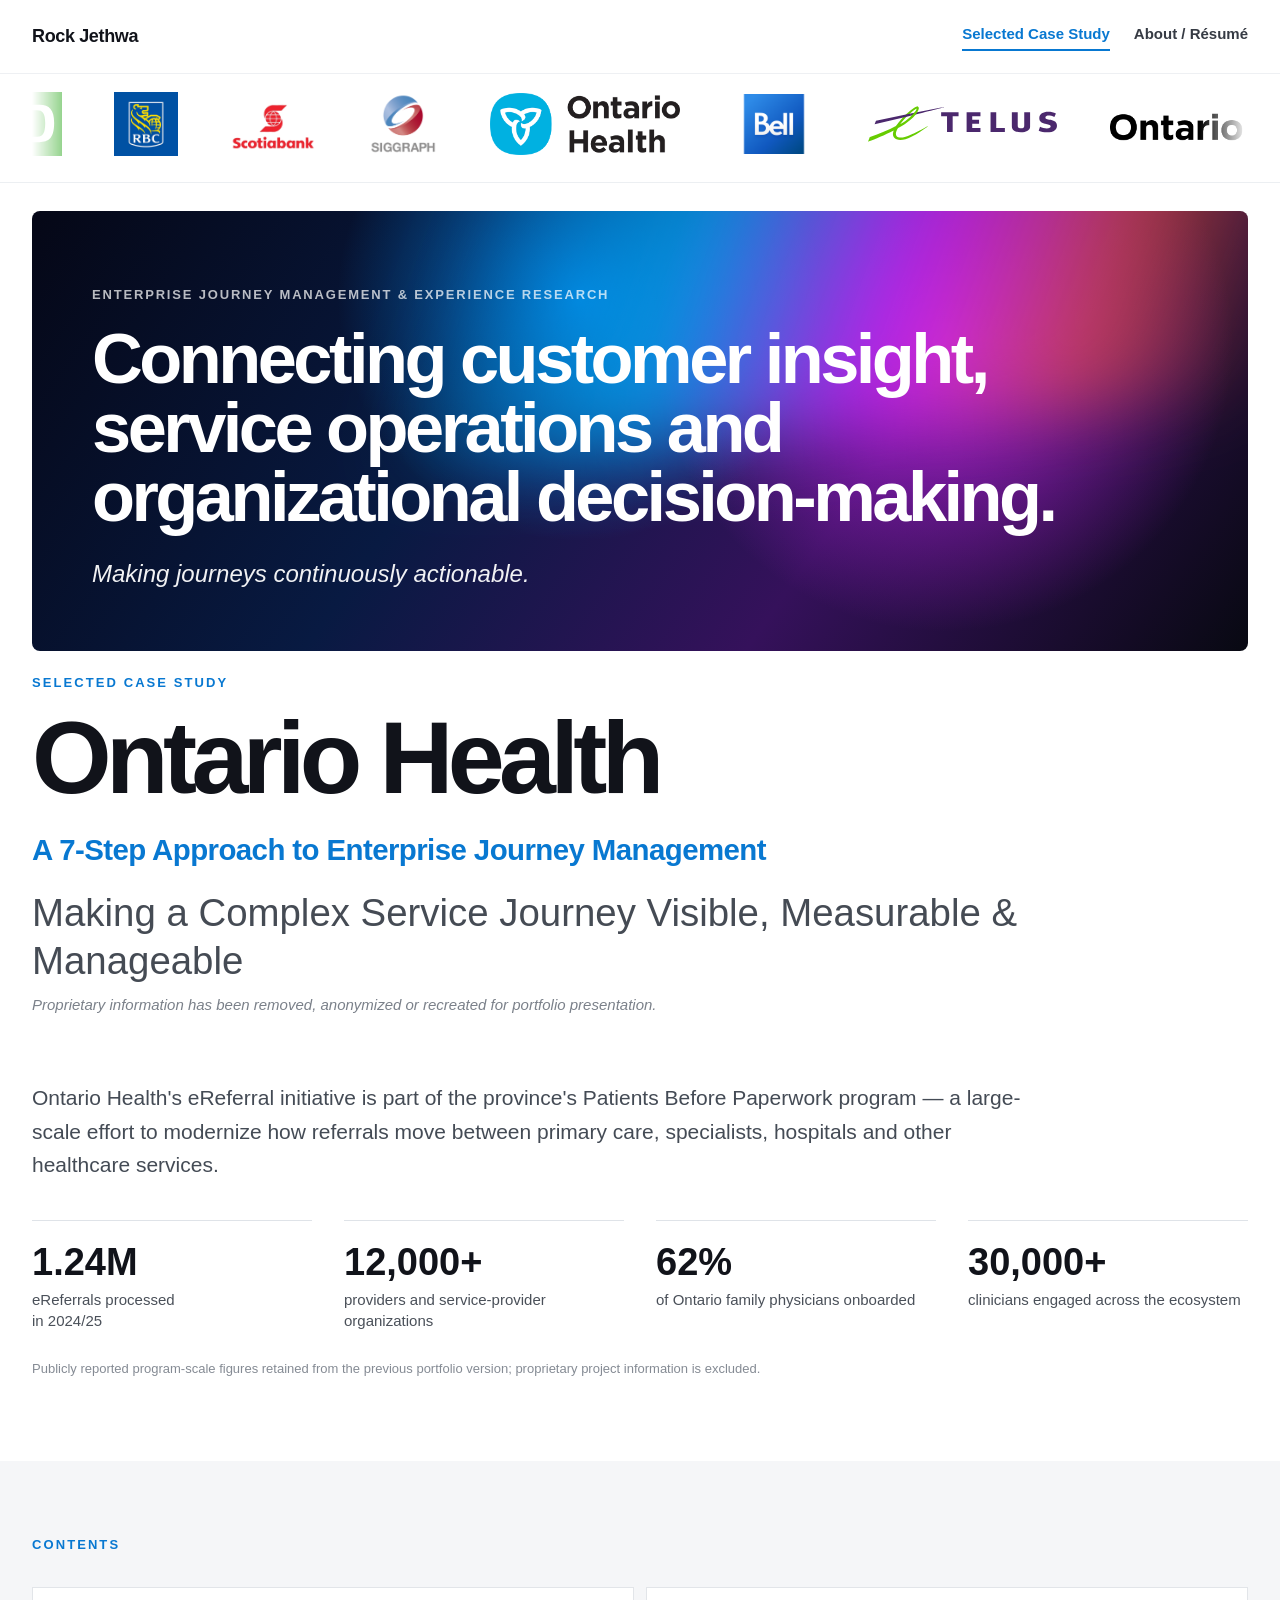
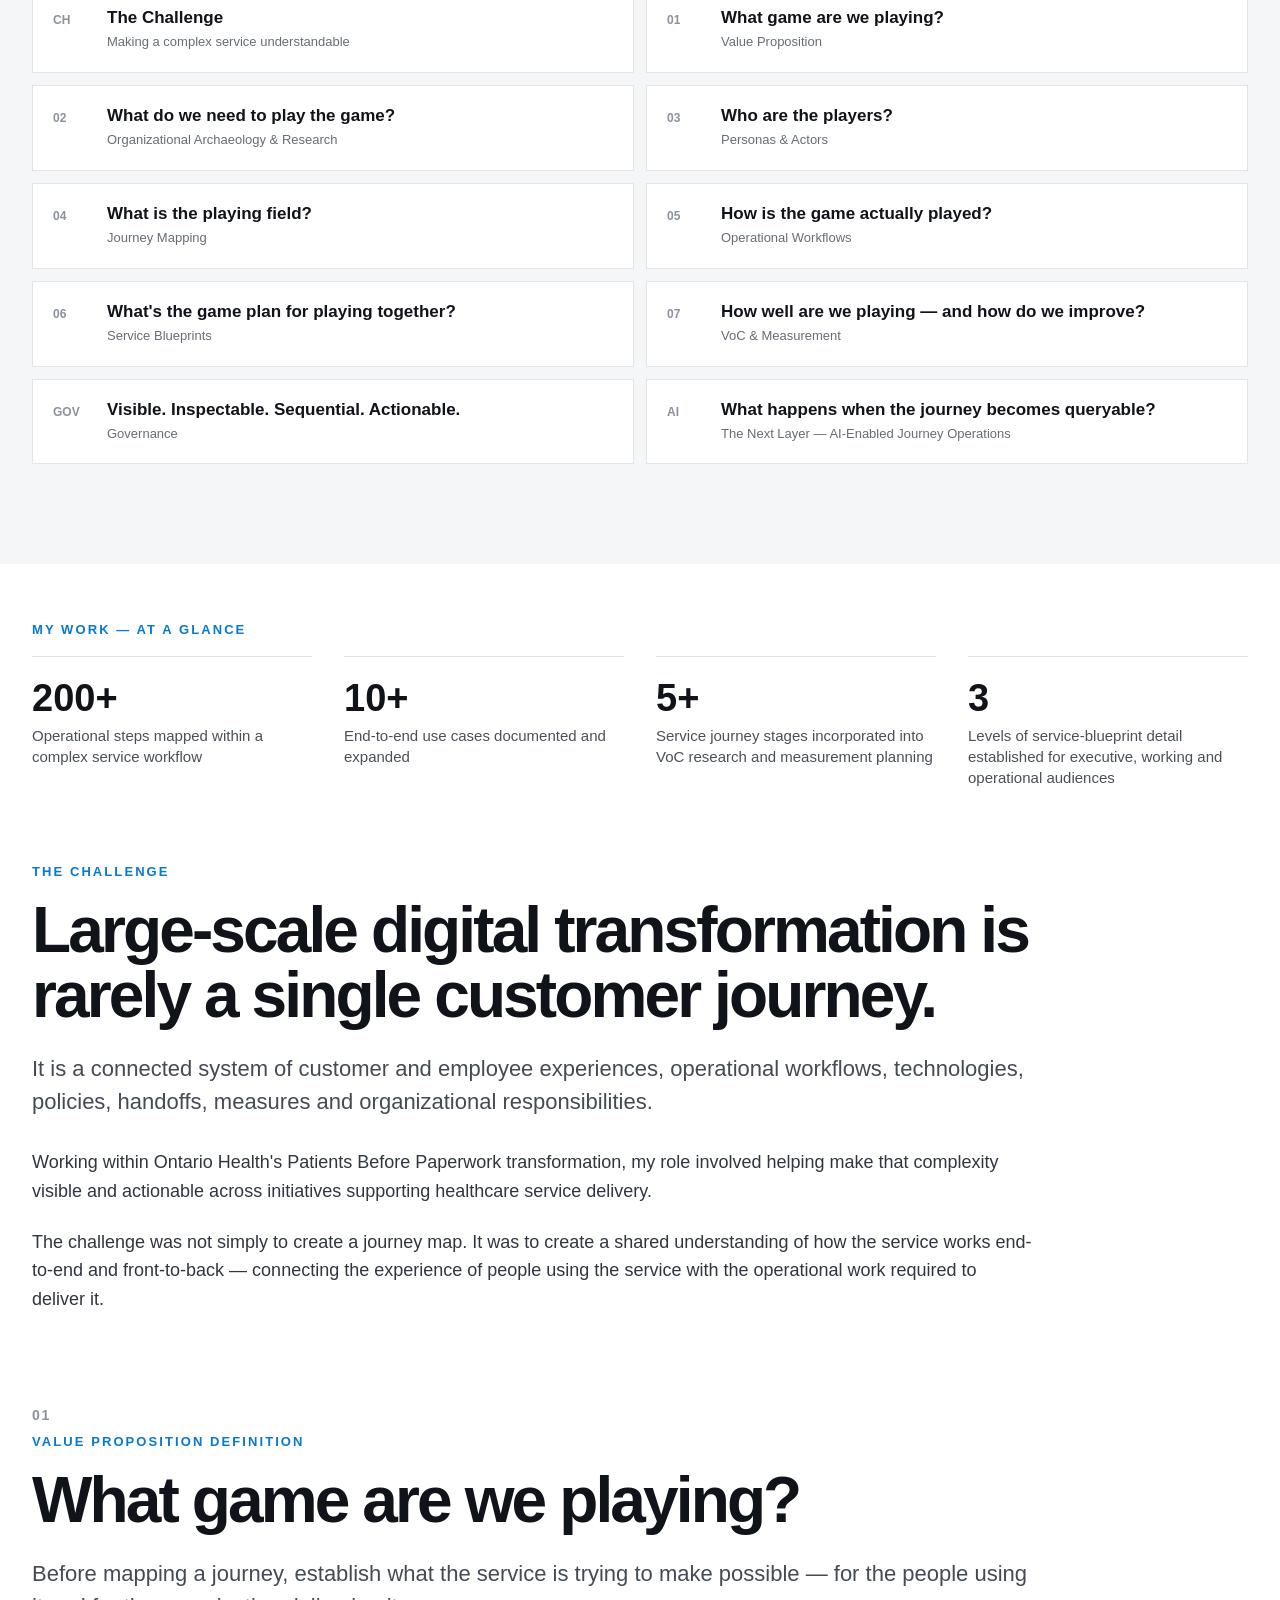
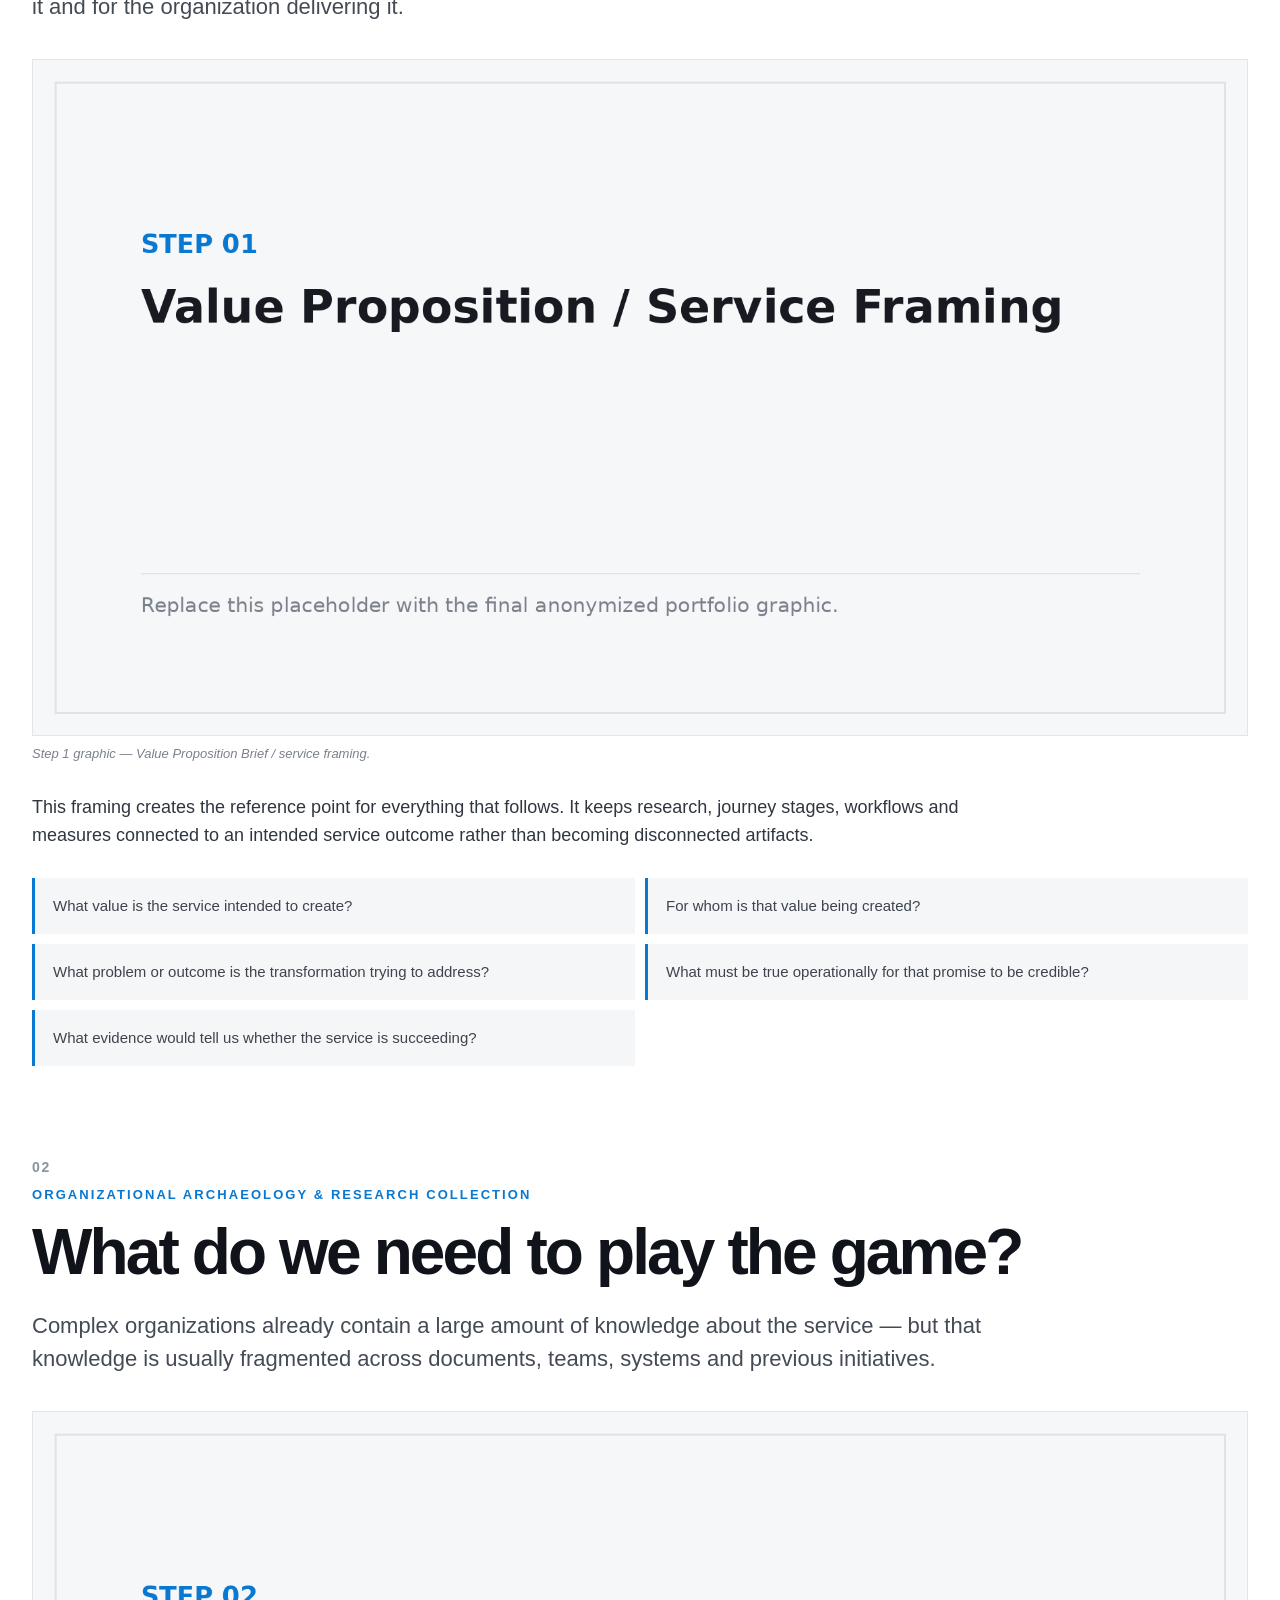
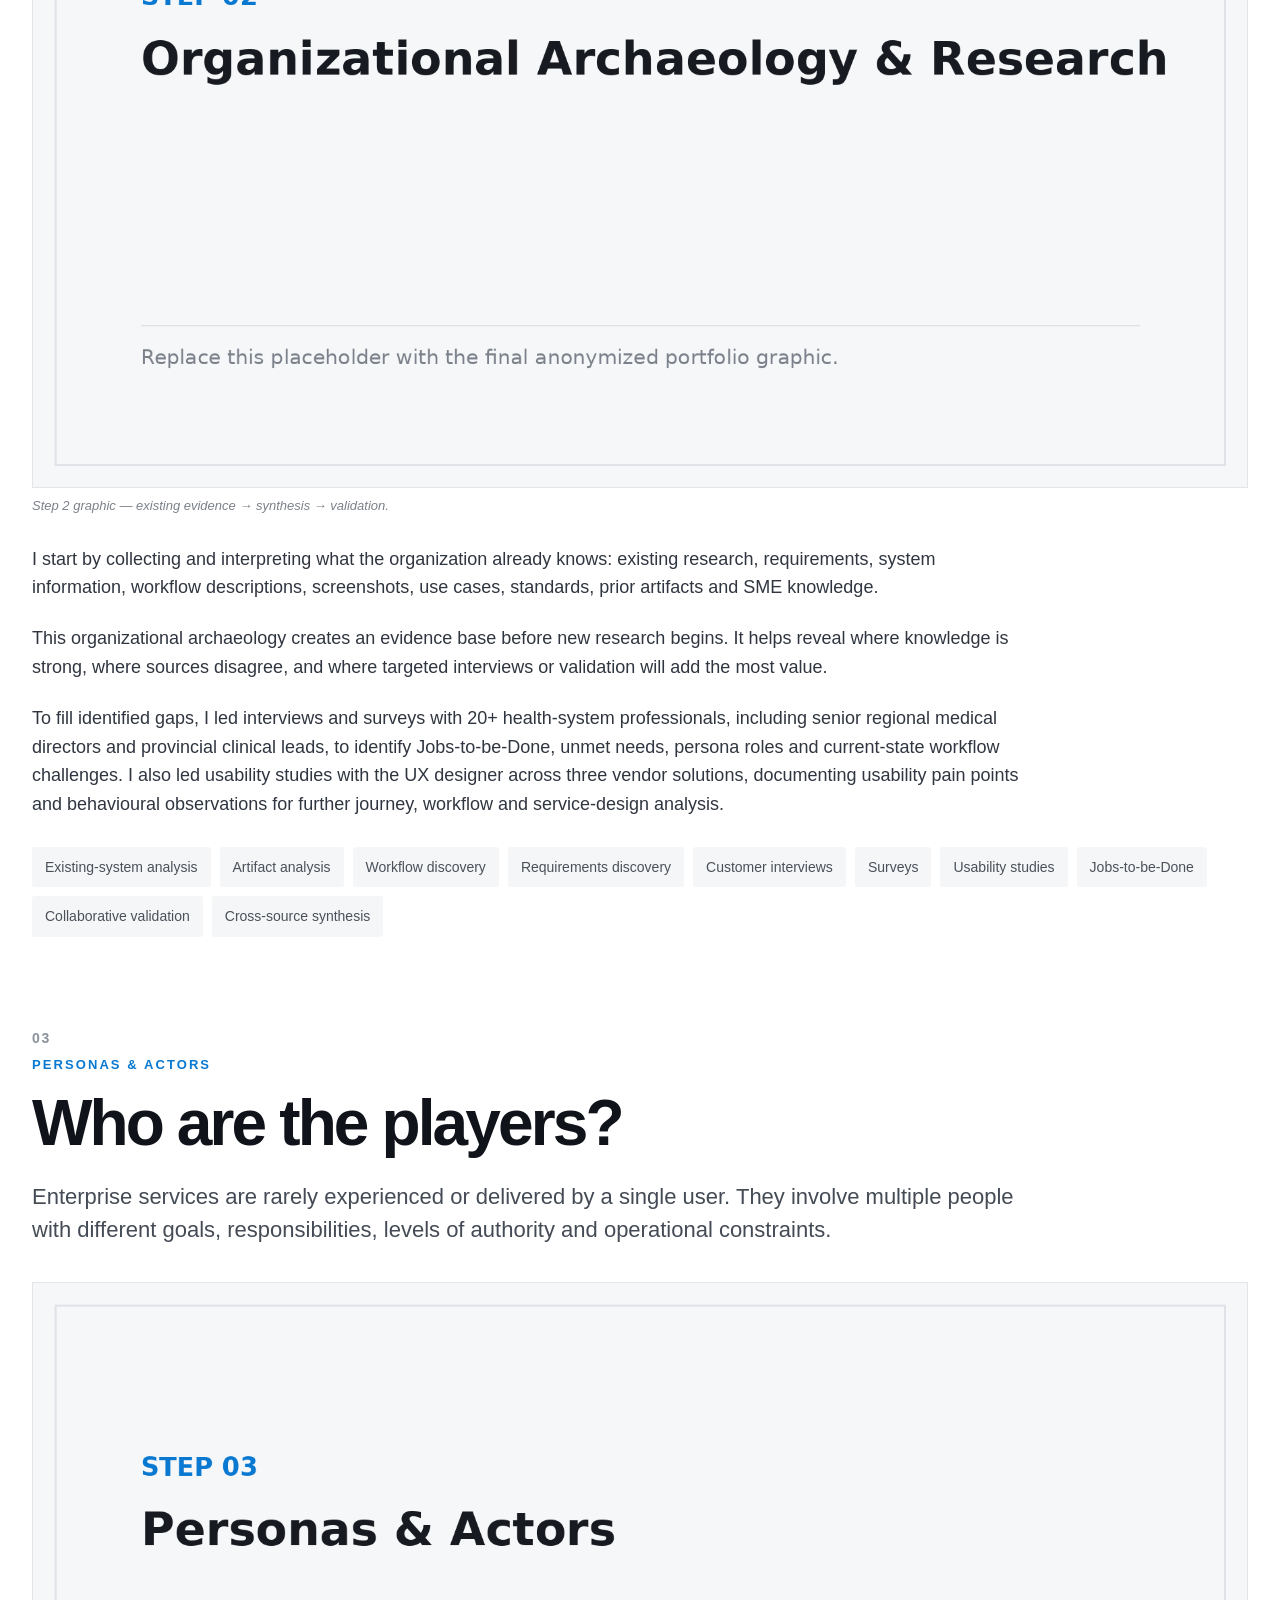
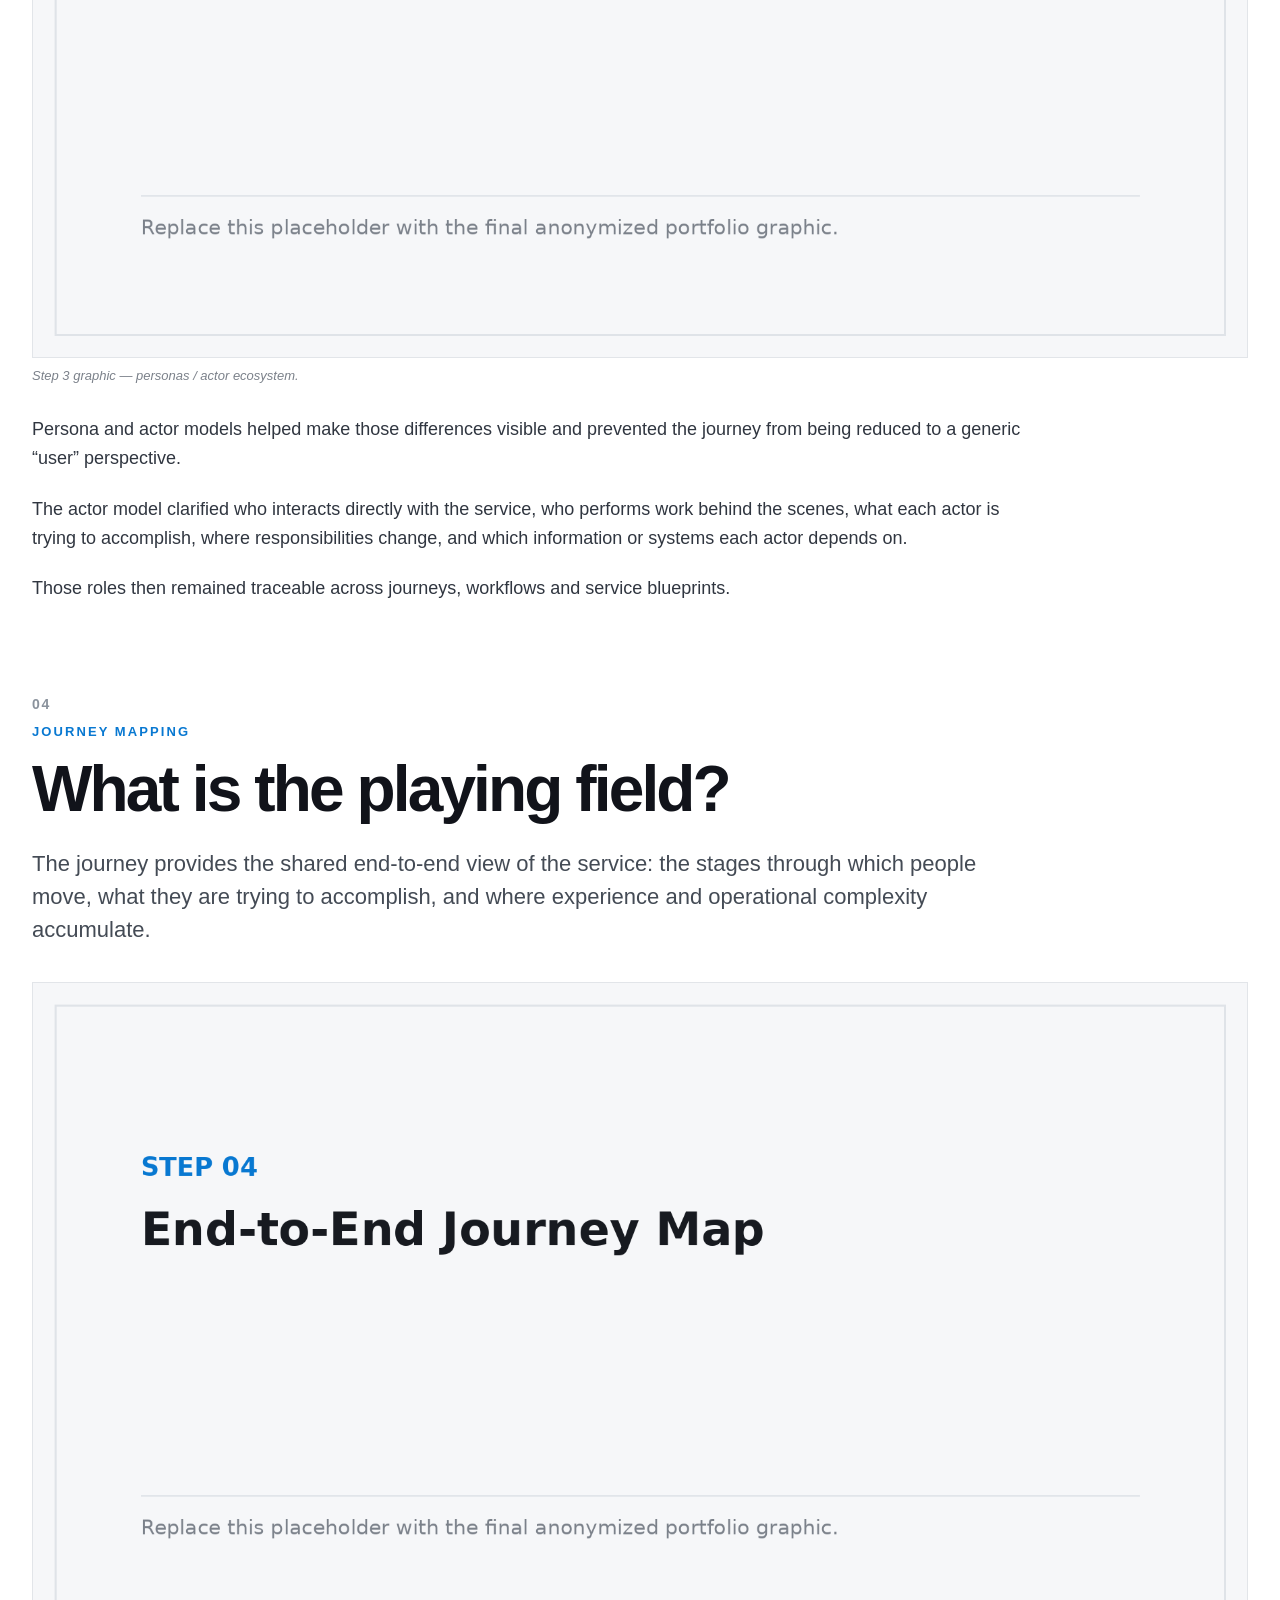
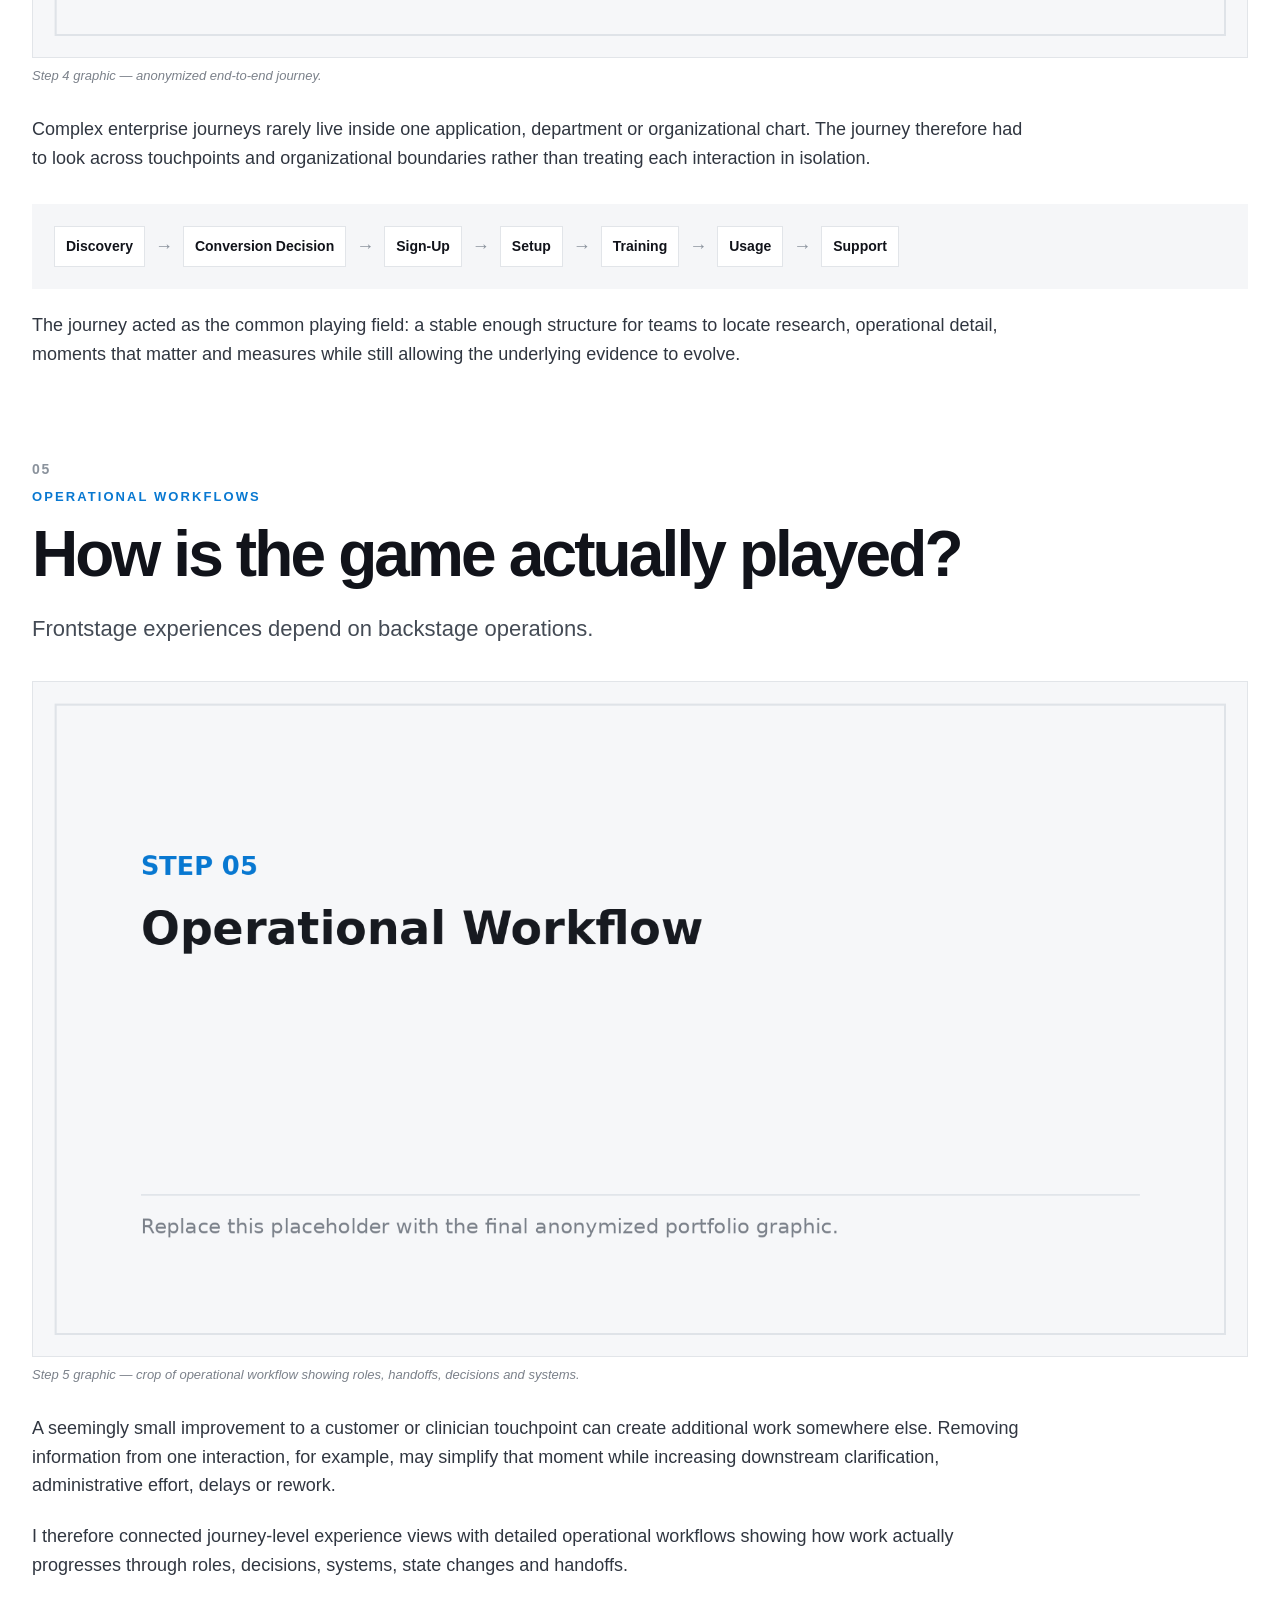
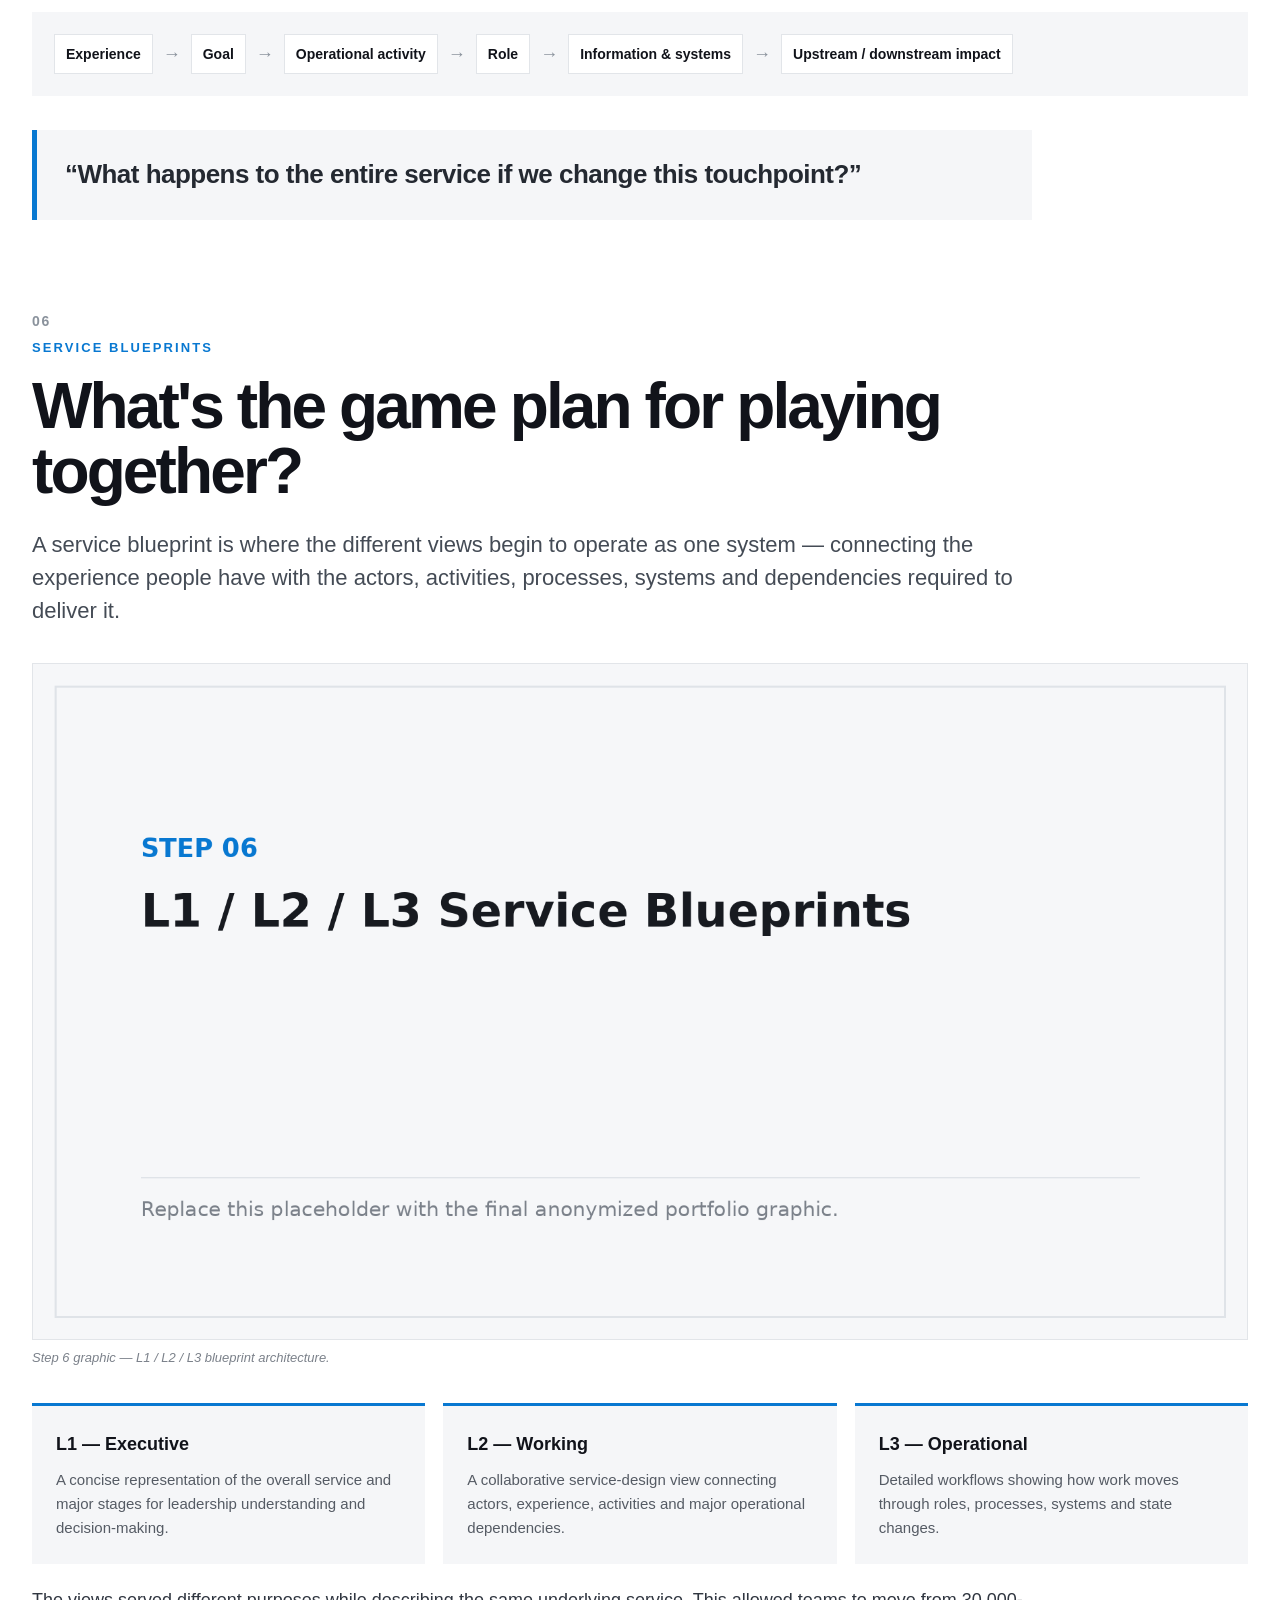
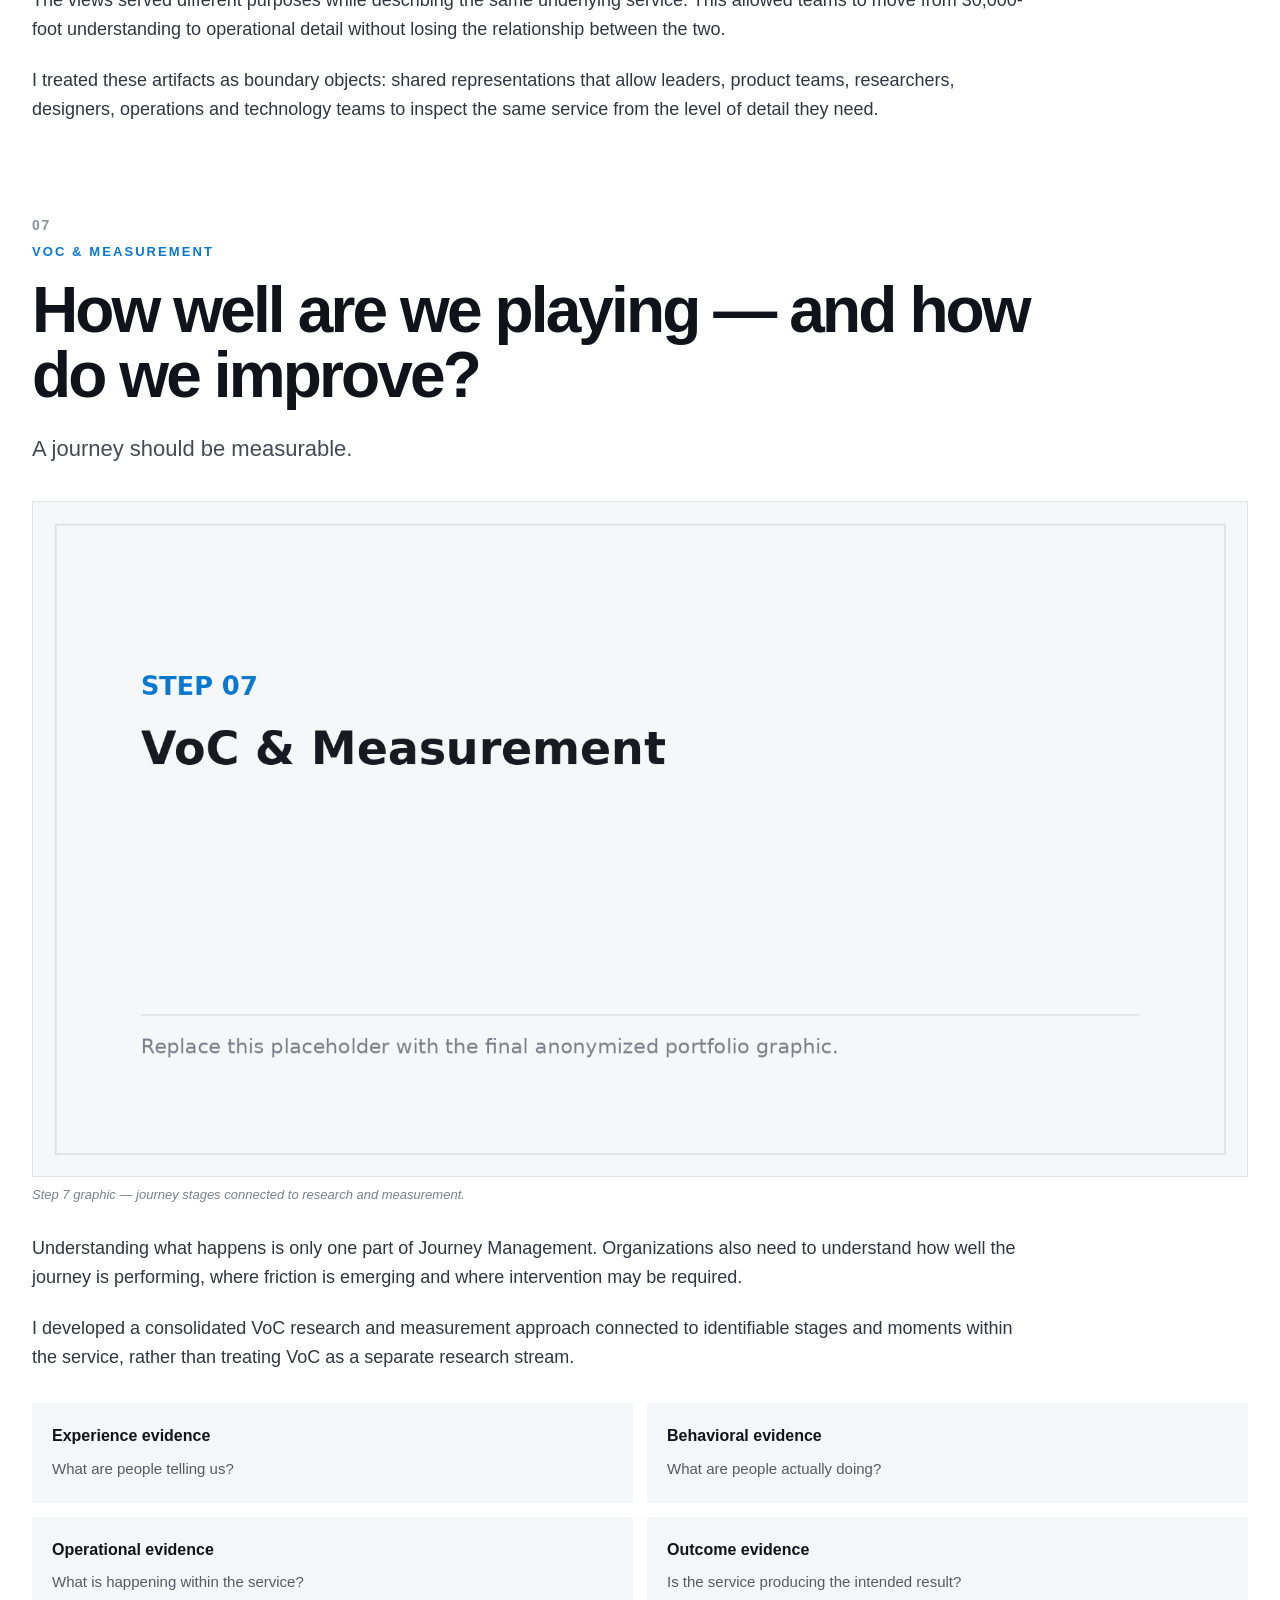
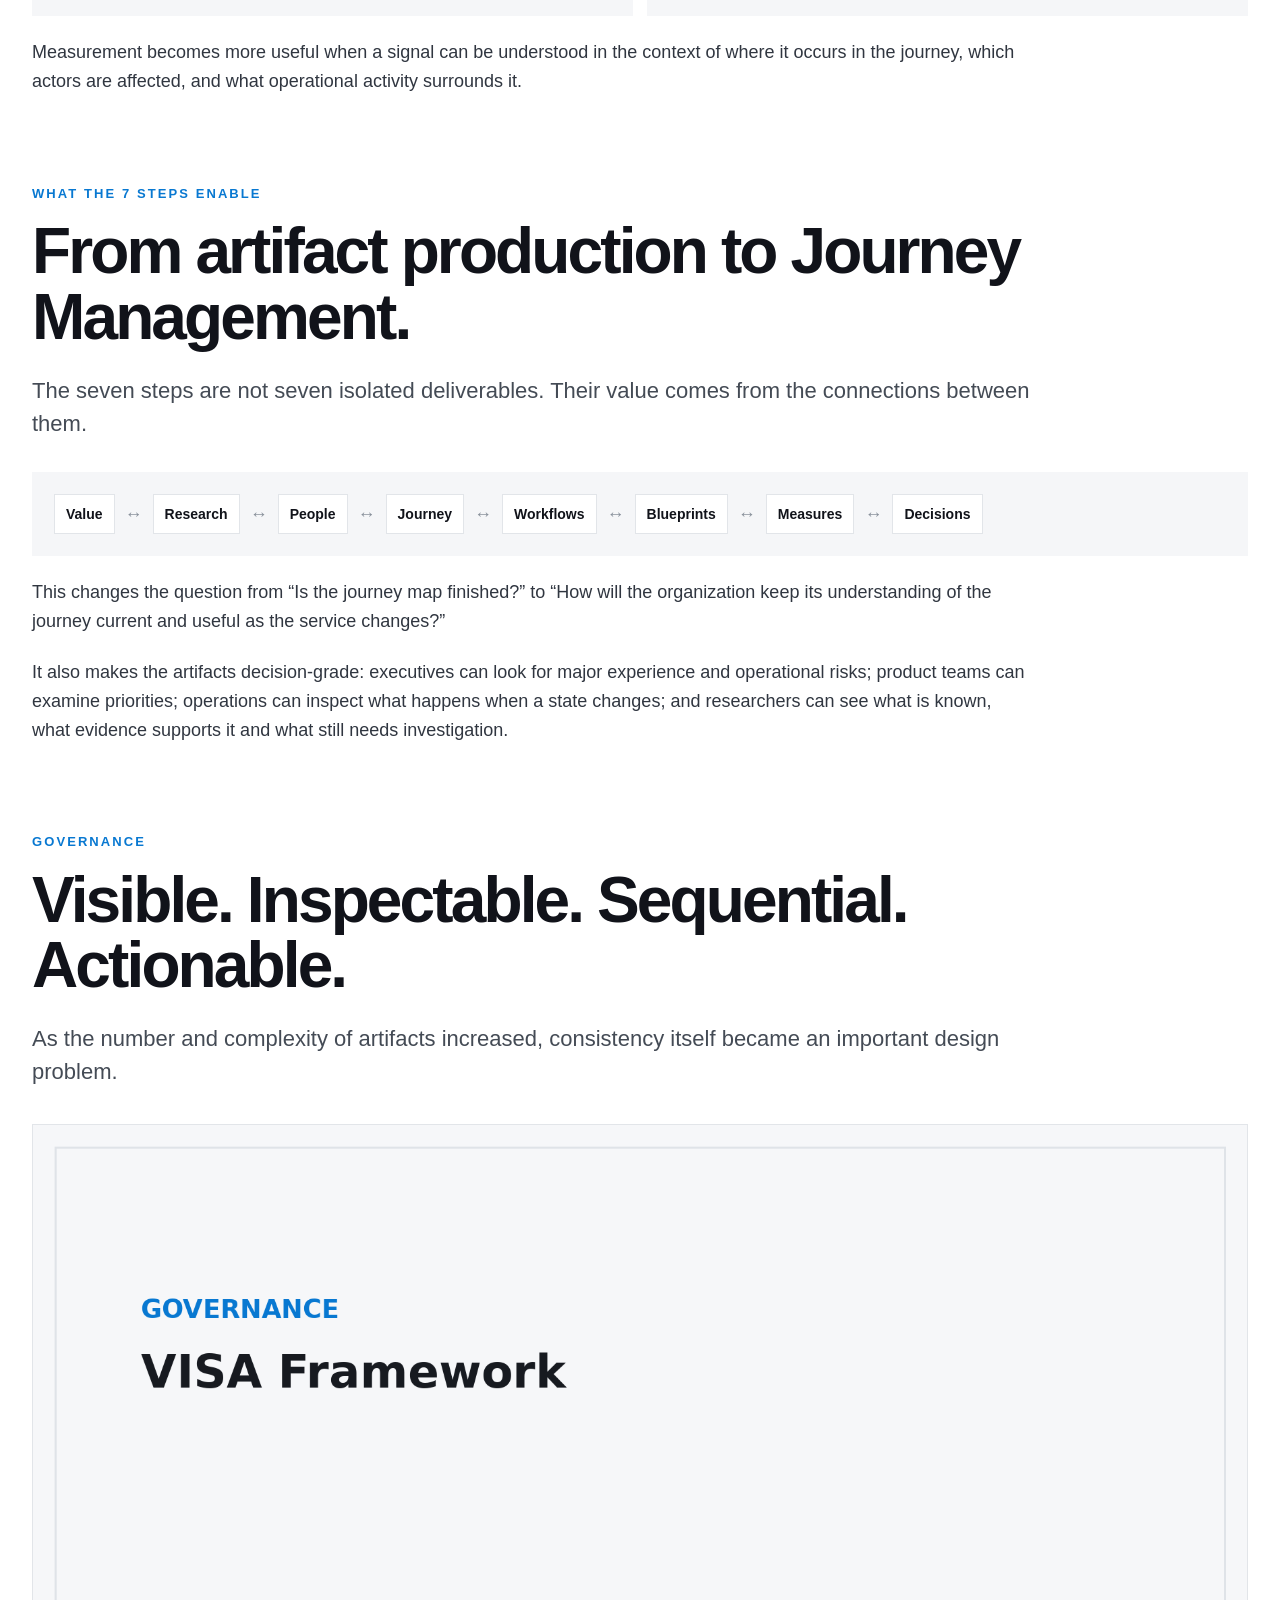
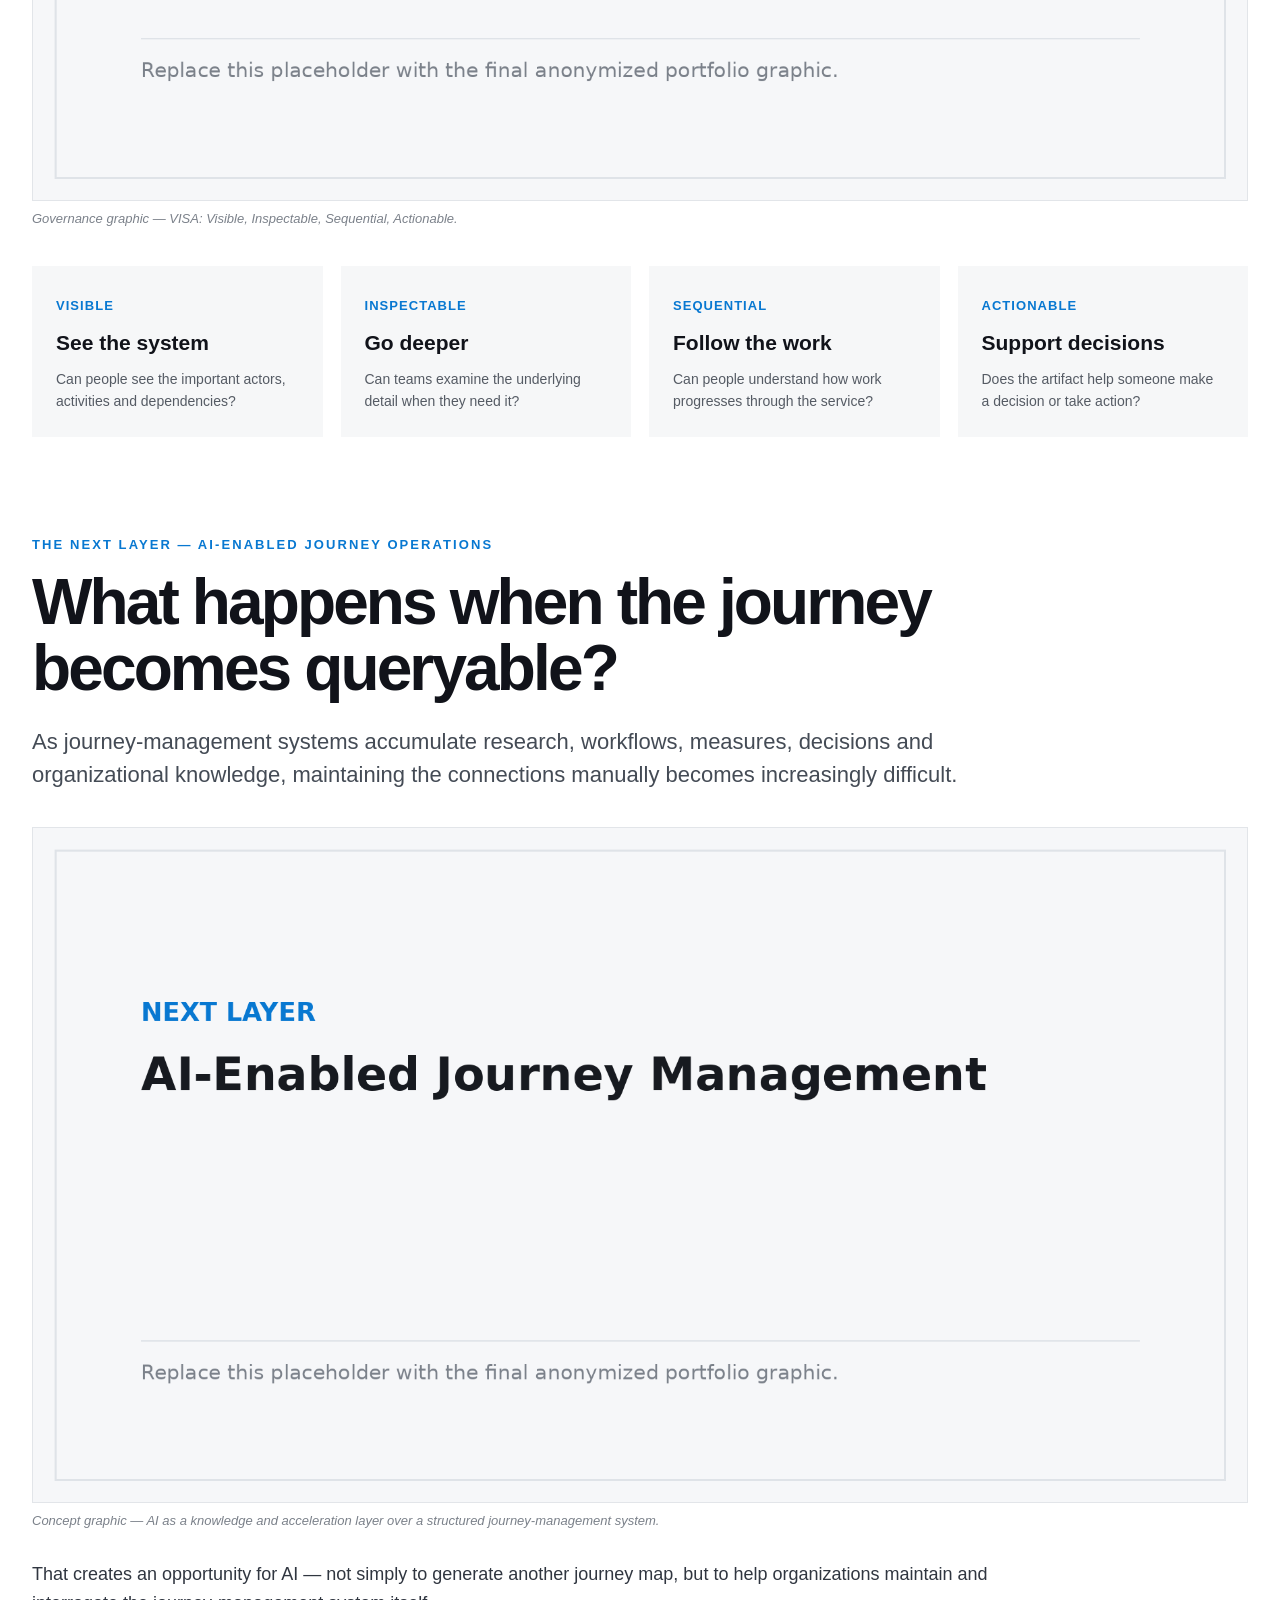
==== index.html @ 15d6ac80 "Update index.html" ====
<!DOCTYPE html>
<html lang="en">
 <head>
  <meta charset="utf-8"/>
  <meta content="width=device-width, initial-scale=1.0" name="viewport"/>
  <title>
   Selected Case Study | Enterprise Journey Management | Rock Jethwa
  </title>
  <meta content="Ontario Health case study showing Rock Jethwa's 7-step approach to enterprise journey management, experience research, service design, operational workflows, service blueprints and VoC measurement." name="description"/>
  <link href="styles.css" rel="stylesheet"/>
 </head>
 <body>
  <header class="site-header">
   <div class="container header-inner">
    <a aria-label="Rock Jethwa portfolio home" class="brand" href="index.html">
     Rock Jethwa
    </a>
    <nav aria-label="Primary navigation" class="nav-links">
     <a class="active" href="index.html">
      Selected Case Study
     </a>
     <a href="about.html">
      About / R&eacute;sum&eacute;
     </a>
    </nav>
   </div>
  </header>
  <section
  aria-label="Selected organizations"
  class="experience-strip logo-strip top-logo-strip"
>
  <div class="container">
    <div
      aria-label="Selected organizations I've worked with or contributed to"
      class="logo-marquee"
      data-logo-marquee=""
    >
      <div class="logo-marquee-track">

        <!-- GROUP 1 -->
        <div class="logo-marquee-group">
          <div class="logo-item">
            <img alt="CIBC logo" loading="eager" src="images/logo-cibc.png" />
          </div>
          <div class="logo-item">
            <img alt="TD logo" loading="eager" src="images/logo-td.svg" />
          </div>
          <div class="logo-item">
            <img alt="RBC logo" loading="eager" src="images/logo-rbc.png" />
          </div>
          <div class="logo-item">
            <img alt="Scotiabank logo" loading="eager" src="images/logo-scotiabank.png" />
          </div>
          <div class="logo-item">
            <img alt="ACM SIGGRAPH logo" loading="eager" src="images/logo-acm-siggraph.png" />
          </div>
          <div class="logo-item">
            <img alt="Ontario Health logo" loading="eager" src="images/logo-ontario-health.png" />
          </div>
          <div class="logo-item bell-logo-item">
            <img alt="Bell logo" loading="eager" src="images/logo-bell.png" />
          </div>
          <div class="logo-item">
            <img alt="TELUS logo" loading="eager" src="images/logo-telus.svg" />
          </div>
          <div class="logo-item">
            <img alt="Government of Ontario logo" loading="eager" src="images/logo-government-ontario.png" />
          </div>
        </div>

        <!-- GROUP 2 -->
        <div aria-hidden="true" class="logo-marquee-group">
          <div class="logo-item"><img alt="" src="images/logo-cibc.png" /></div>
          <div class="logo-item"><img alt="" src="images/logo-td.svg" /></div>
          <div class="logo-item"><img alt="" src="images/logo-rbc.png" /></div>
          <div class="logo-item"><img alt="" src="images/logo-scotiabank.png" /></div>
          <div class="logo-item"><img alt="" src="images/logo-acm-siggraph.png" /></div>
          <div class="logo-item"><img alt="" src="images/logo-ontario-health.png" /></div>
          <div class="logo-item bell-logo-item"><img alt="" src="images/logo-bell.png" /></div>
          <div class="logo-item"><img alt="" src="images/logo-telus.svg" /></div>
          <div class="logo-item"><img alt="" src="images/logo-government-ontario.png" /></div>
        </div>

        <!-- GROUP 3 -->
        <div aria-hidden="true" class="logo-marquee-group">
          <div class="logo-item"><img alt="" src="images/logo-cibc.png" /></div>
          <div class="logo-item"><img alt="" src="images/logo-td.svg" /></div>
          <div class="logo-item"><img alt="" src="images/logo-rbc.png" /></div>
          <div class="logo-item"><img alt="" src="images/logo-scotiabank.png" /></div>
          <div class="logo-item"><img alt="" src="images/logo-acm-siggraph.png" /></div>
          <div class="logo-item"><img alt="" src="images/logo-ontario-health.png" /></div>
          <div class="logo-item bell-logo-item"><img alt="" src="images/logo-bell.png" /></div>
          <div class="logo-item"><img alt="" src="images/logo-telus.svg" /></div>
          <div class="logo-item"><img alt="" src="images/logo-government-ontario.png" /></div>
        </div>

      </div>
    </div>
  </div>
</section>
<main>
   <!-- HERO -->
   <section class="hero">
    <div class="container">
     <div class="hero-panel">
      <div class="hero-content">
       <p class="hero-kicker">
        ENTERPRISE JOURNEY MANAGEMENT &amp; EXPERIENCE RESEARCH
       </p>
       <h1>
        Connecting customer insight, service operations and
                organizational decision-making.
       </h1>
       <p class="hero-statement">
        Making journeys continuously actionable.
       </p>
      </div>
     </div>
    </div>
   </section>
   <!-- EXPERIENCE STATS 
<section aria-label="Experience at a glance" class="experience-stats">
<div class="container">
<div class="stats-grid">
<div class="stat">
<strong>15+ YEARS</strong>
<span>
Enterprise Experience<br/>
Research &amp; Design
</span>
</div>
<div class="stat">
<strong>30+ LAUNCHES</strong>
<span>
Enterprise Digital<br/>
Transformation Initiatives
</span>
</div>
<div class="stat">
<strong>1,000+ HOURS</strong>
<span>
Interviews, usability<br/>
testing &amp; research
</span>
</div>
<div class="stat">
<strong>20M+ USERS</strong>
<span>
Products &amp; Services<br/>
at Scale
</span>
</div>
</div>
</div>
</section>
END EXPERIENCE STATS -->
   <article id="case-study">
    <!-- CASE INTRO -->
    <section class="case-intro">
     <div class="container">
      <p class="eyebrow">
       SELECTED CASE STUDY
      </p>
      <h2 class="case-title">
       Ontario Health
      </h2>
      <p class="case-kicker">
       A 7-Step Approach to Enterprise Journey Management
      </p>
      <p class="case-subtitle">
       Making a Complex Service Journey Visible, Measurable &amp;
              Manageable
      </p>
      <p class="confidentiality-note">
       Proprietary information has been removed, anonymized or recreated
              for portfolio presentation.
      </p>
     </div>
    </section>
    <!-- PROGRAM CONTEXT -->
    <section class="program-scale">
     <div class="container">
      <p class="program-scale-intro">
       Ontario Health's eReferral initiative is part of the province's
              Patients Before Paperwork program &mdash; a large-scale effort to
              modernize how referrals move between primary care, specialists,
              hospitals and other healthcare services.
      </p>
      <div class="scale-grid">
       <div class="scale-item">
        <strong>
         1.24M
        </strong>
        <span>
         eReferrals processed
         <br/>
         in 2024/25
        </span>
       </div>
       <div class="scale-item">
        <strong>
         12,000+
        </strong>
        <span>
         providers and service-provider organizations
        </span>
       </div>
       <div class="scale-item">
        <strong>
         62%
        </strong>
        <span>
         of Ontario family physicians onboarded
        </span>
       </div>
       <div class="scale-item">
        <strong>
         30,000+
        </strong>
        <span>
         clinicians engaged across the ecosystem
        </span>
       </div>
      </div>
      <p class="source-note">
       Publicly reported program-scale figures retained from the previous
              portfolio version; proprietary project information is excluded.
      </p>
     </div>
    </section>
    <!-- CONTENTS -->
    <section class="approach-overview" id="contents">
     <div class="container">
      <p class="eyebrow">
       CONTENTS
      </p>
      <div class="approach-grid">
       <a href="#challenge">
        <span>
         CH
        </span>
        <strong>
         The Challenge
        </strong>
        <small>
         Making a complex service understandable
        </small>
       </a>
       <a href="#step-1">
        <span>
         01
        </span>
        <strong>
         What game are we playing?
        </strong>
        <small>
         Value Proposition
        </small>
       </a>
       <a href="#step-2">
        <span>
         02
        </span>
        <strong>
         What do we need to play the game?
        </strong>
        <small>
         Organizational Archaeology &amp; Research
        </small>
       </a>
       <a href="#step-3">
        <span>
         03
        </span>
        <strong>
         Who are the players?
        </strong>
        <small>
         Personas &amp; Actors
        </small>
       </a>
       <a href="#step-4">
        <span>
         04
        </span>
        <strong>
         What is the playing field?
        </strong>
        <small>
         Journey Mapping
        </small>
       </a>
       <a href="#step-5">
        <span>
         05
        </span>
        <strong>
         How is the game actually played?
        </strong>
        <small>
         Operational Workflows
        </small>
       </a>
       <a href="#step-6">
        <span>
         06
        </span>
        <strong>
         What's the game plan for playing together?
        </strong>
        <small>
         Service Blueprints
        </small>
       </a>
       <a href="#step-7">
        <span>
         07
        </span>
        <strong>
         How well are we playing &mdash; and how do we improve?
        </strong>
        <small>
         VoC &amp; Measurement
        </small>
       </a>
       <a href="#governance">
        <span>
         GOV
        </span>
        <strong>
         Visible. Inspectable. Sequential. Actionable.
        </strong>
        <small>
         Governance
        </small>
       </a>
       <a href="#ai-journey">
        <span>
         AI
        </span>
        <strong>
         What happens when the journey becomes queryable?
        </strong>
        <small>
         The Next Layer &mdash; AI-Enabled Journey Operations
        </small>
       </a>
      </div>
     </div>
    </section>
    <!-- MY WORK AT A GLANCE -->
    <section class="work-scale" id="at-a-glance">
     <div class="container">
      <p class="eyebrow">
       MY WORK &mdash; AT A GLANCE
      </p>
      <div class="at-a-glance">
       <div class="glance-item">
        <strong>
         200+
        </strong>
        <span>
         Operational steps mapped within a complex service workflow
        </span>
       </div>
       <div class="glance-item">
        <strong>
         10+
        </strong>
        <span>
         End-to-end use cases documented and expanded
        </span>
       </div>
       <div class="glance-item">
        <strong>
         5+
        </strong>
        <span>
         Service journey stages incorporated into VoC research and
                  measurement planning
        </span>
       </div>
       <div class="glance-item">
        <strong>
         3
        </strong>
        <span>
         Levels of service-blueprint detail established for executive,
                  working and operational audiences
        </span>
       </div>
      </div>
     </div>
    </section>
    <!-- THE CHALLENGE -->
    <section class="case-section first-case-section" id="challenge">
     <div class="container">
      <p class="eyebrow">
       THE CHALLENGE
      </p>
      <h2 class="section-title">
       Large-scale digital transformation is rarely a single customer
              journey.
      </h2>
      <p class="section-lead">
       It is a connected system of customer and employee experiences,
              operational workflows, technologies, policies, handoffs, measures
              and organizational responsibilities.
      </p>
      <p>
       Working within Ontario Health's Patients Before Paperwork
              transformation, my role involved helping make that complexity
              visible and actionable across initiatives supporting healthcare
              service delivery.
      </p>
      <p>
       The challenge was not simply to create a journey map. It was to
              create a shared understanding of how the service works end-to-end
              and front-to-back &mdash; connecting the experience of people using the
              service with the operational work required to deliver it.
      </p>
     </div>
    </section>
    <!-- STEP 1 -->
    <section class="case-section step-section" id="step-1">
     <div class="container">
      <p class="section-number">
       01
      </p>
      <p class="eyebrow">
       VALUE PROPOSITION DEFINITION
      </p>
      <h2 class="section-title">
       What game are we playing?
      </h2>
      <p class="section-lead">
       Before mapping a journey, establish what the service is trying to
              make possible &mdash; for the people using it and for the organization
              delivering it.
      </p>
      <figure class="case-visual">
       <img alt="Placeholder for value proposition and service framing graphic" src="images/step-01-value-proposition.png"/>
       <figcaption>
        Step 1 graphic &mdash; Value Proposition Brief / service framing.
       </figcaption>
      </figure>
      <p>
       This framing creates the reference point for everything that
              follows. It keeps research, journey stages, workflows and measures
              connected to an intended service outcome rather than becoming
              disconnected artifacts.
      </p>
      <div class="question-list">
       <p>
        What value is the service intended to create?
       </p>
       <p>
        For whom is that value being created?
       </p>
       <p>
        What problem or outcome is the transformation trying to address?
       </p>
       <p>
        What must be true operationally for that promise to be credible?
       </p>
       <p>
        What evidence would tell us whether the service is succeeding?
       </p>
      </div>
     </div>
    </section>
    <!-- STEP 2 -->
    <section class="case-section step-section" id="step-2">
     <div class="container">
      <p class="section-number">
       02
      </p>
      <p class="eyebrow">
       ORGANIZATIONAL ARCHAEOLOGY &amp; RESEARCH COLLECTION
      </p>
      <h2 class="section-title">
       What do we need to play the game?
      </h2>
      <p class="section-lead">
       Complex organizations already contain a large amount of knowledge
              about the service &mdash; but that knowledge is usually fragmented
              across documents, teams, systems and previous initiatives.
      </p>
      <figure class="case-visual">
       <img alt="Placeholder for organizational archaeology and research synthesis graphic" src="images/step-02-organizational-archaeology.png"/>
       <figcaption>
        Step 2 graphic &mdash; existing evidence &rarr; synthesis &rarr; validation.
       </figcaption>
      </figure>
      <p>
       I start by collecting and interpreting what the organization
              already knows: existing research, requirements, system
              information, workflow descriptions, screenshots, use cases,
              standards, prior artifacts and SME knowledge.
      </p>
      <p>
       This organizational archaeology creates an evidence base before
              new research begins. It helps reveal where knowledge is strong,
              where sources disagree, and where targeted interviews or
              validation will add the most value.
      </p>
      <p>
       To fill identified gaps, I led interviews and surveys with 20+
              health-system professionals, including senior regional medical
              directors and provincial clinical leads, to identify
              Jobs-to-be-Done, unmet needs, persona roles and current-state
              workflow challenges. I also led usability studies with the UX
              designer across three vendor solutions, documenting usability pain
              points and behavioural observations for further journey, workflow
              and service-design analysis.
      </p>
      <div class="method-chips">
       <span>
        Existing-system analysis
       </span>
       <span>
        Artifact analysis
       </span>
       <span>
        Workflow discovery
       </span>
       <span>
        Requirements discovery
       </span>
       <span>
        Customer interviews
       </span>
       <span>
        Surveys
       </span>
       <span>
        Usability studies
       </span>
       <span>
        Jobs-to-be-Done
       </span>
       <span>
        Collaborative validation
       </span>
       <span>
        Cross-source synthesis
       </span>
      </div>
     </div>
    </section>
    <!-- STEP 3 -->
    <section class="case-section step-section" id="step-3">
     <div class="container">
      <p class="section-number">
       03
      </p>
      <p class="eyebrow">
       PERSONAS &amp; ACTORS
      </p>
      <h2 class="section-title">
       Who are the players?
      </h2>
      <p class="section-lead">
       Enterprise services are rarely experienced or delivered by a
              single user. They involve multiple people with different goals,
              responsibilities, levels of authority and operational constraints.
      </p>
      <figure class="case-visual">
       <img alt="Placeholder for personas and actor ecosystem graphic" src="images/step-03-personas-actors.png"/>
       <figcaption>
        Step 3 graphic &mdash; personas / actor ecosystem.
       </figcaption>
      </figure>
      <p>
       Persona and actor models helped make those differences visible and
              prevented the journey from being reduced to a generic &ldquo;user&rdquo;
              perspective.
      </p>
      <p>
       The actor model clarified who interacts directly with the service,
              who performs work behind the scenes, what each actor is trying to
              accomplish, where responsibilities change, and which information
              or systems each actor depends on.
      </p>
      <p>
       Those roles then remained traceable across journeys, workflows and
              service blueprints.
      </p>
     </div>
    </section>
    <!-- STEP 4 -->
    <section class="case-section step-section" id="step-4">
     <div class="container">
      <p class="section-number">
       04
      </p>
      <p class="eyebrow">
       JOURNEY MAPPING
      </p>
      <h2 class="section-title">
       What is the playing field?
      </h2>
      <p class="section-lead">
       The journey provides the shared end-to-end view of the service:
              the stages through which people move, what they are trying to
              accomplish, and where experience and operational complexity
              accumulate.
      </p>
      <figure class="case-visual">
       <img alt="Placeholder for end-to-end journey map graphic" src="images/step-04-journey-map.png"/>
       <figcaption>
        Step 4 graphic &mdash; anonymized end-to-end journey.
       </figcaption>
      </figure>
      <p>
       Complex enterprise journeys rarely live inside one application,
              department or organizational chart. The journey therefore had to
              look across touchpoints and organizational boundaries rather than
              treating each interaction in isolation.
      </p>
      <div aria-label="Journey stages" class="journey-stages">
       <span>
        Discovery
       </span>
       <b>
        &rarr;
       </b>
       <span>
        Conversion Decision
       </span>
       <b>
        &rarr;
       </b>
       <span>
        Sign-Up
       </span>
       <b>
        &rarr;
       </b>
       <span>
        Setup
       </span>
       <b>
        &rarr;
       </b>
       <span>
        Training
       </span>
       <b>
        &rarr;
       </b>
       <span>
        Usage
       </span>
       <b>
        &rarr;
       </b>
       <span>
        Support
       </span>
      </div>
      <p>
       The journey acted as the common playing field: a stable enough
              structure for teams to locate research, operational detail,
              moments that matter and measures while still allowing the
              underlying evidence to evolve.
      </p>
     </div>
    </section>
    <!-- STEP 5 -->
    <section class="case-section step-section" id="step-5">
     <div class="container">
      <p class="section-number">
       05
      </p>
      <p class="eyebrow">
       OPERATIONAL WORKFLOWS
      </p>
      <h2 class="section-title">
       How is the game actually played?
      </h2>
      <p class="section-lead">
       Frontstage experiences depend on backstage operations.
      </p>
      <figure class="case-visual">
       <img alt="Placeholder for detailed operational workflow graphic" src="images/step-05-operational-workflow.png"/>
       <figcaption>
        Step 5 graphic &mdash; crop of operational workflow showing roles,
                handoffs, decisions and systems.
       </figcaption>
      </figure>
      <p>
       A seemingly small improvement to a customer or clinician
              touchpoint can create additional work somewhere else. Removing
              information from one interaction, for example, may simplify that
              moment while increasing downstream clarification, administrative
              effort, delays or rework.
      </p>
      <p>
       I therefore connected journey-level experience views with detailed
              operational workflows showing how work actually progresses through
              roles, decisions, systems, state changes and handoffs.
      </p>
      <div class="traceability-chain">
       <span>
        Experience
       </span>
       <b>
        &rarr;
       </b>
       <span>
        Goal
       </span>
       <b>
        &rarr;
       </b>
       <span>
        Operational activity
       </span>
       <b>
        &rarr;
       </b>
       <span>
        Role
       </span>
       <b>
        &rarr;
       </b>
       <span>
        Information &amp; systems
       </span>
       <b>
        &rarr;
       </b>
       <span>
        Upstream / downstream impact
       </span>
      </div>
      <blockquote>
       &ldquo;What happens to the entire service if we change this touchpoint?&rdquo;
      </blockquote>
     </div>
    </section>
    <!-- STEP 6 -->
    <section class="case-section step-section" id="step-6">
     <div class="container">
      <p class="section-number">
       06
      </p>
      <p class="eyebrow">
       SERVICE BLUEPRINTS
      </p>
      <h2 class="section-title">
       What's the game plan for playing together?
      </h2>
      <p class="section-lead">
       A service blueprint is where the different views begin to operate
              as one system &mdash; connecting the experience people have with the
              actors, activities, processes, systems and dependencies required
              to deliver it.
      </p>
      <figure class="case-visual">
       <img alt="Placeholder for L1 L2 L3 service blueprint comparison graphic" src="images/step-06-service-blueprints.png"/>
       <figcaption>
        Step 6 graphic &mdash; L1 / L2 / L3 blueprint architecture.
       </figcaption>
      </figure>
      <div class="level-grid">
       <div>
        <strong>
         L1 &mdash; Executive
        </strong>
        <p>
         A concise representation of the overall service and major
                  stages for leadership understanding and decision-making.
        </p>
       </div>
       <div>
        <strong>
         L2 &mdash; Working
        </strong>
        <p>
         A collaborative service-design view connecting actors,
                  experience, activities and major operational dependencies.
        </p>
       </div>
       <div>
        <strong>
         L3 &mdash; Operational
        </strong>
        <p>
         Detailed workflows showing how work moves through roles,
                  processes, systems and state changes.
        </p>
       </div>
      </div>
      <p>
       The views served different purposes while describing the same
              underlying service. This allowed teams to move from 30,000-foot
              understanding to operational detail without losing the
              relationship between the two.
      </p>
      <p>
       I treated these artifacts as boundary objects: shared
              representations that allow leaders, product teams, researchers,
              designers, operations and technology teams to inspect the same
              service from the level of detail they need.
      </p>
     </div>
    </section>
    <!-- STEP 7 -->
    <section class="case-section step-section" id="step-7">
     <div class="container">
      <p class="section-number">
       07
      </p>
      <p class="eyebrow">
       VOC &amp; MEASUREMENT
      </p>
      <h2 class="section-title">
       How well are we playing &mdash; and how do we improve?
      </h2>
      <p class="section-lead">
       A journey should be measurable.
      </p>
      <figure class="case-visual">
       <img alt="Placeholder for VoC and journey measurement framework graphic" src="images/step-07-voc-measurement.png"/>
       <figcaption>
        Step 7 graphic &mdash; journey stages connected to research and
                measurement.
       </figcaption>
      </figure>
      <p>
       Understanding what happens is only one part of Journey Management.
              Organizations also need to understand how well the journey is
              performing, where friction is emerging and where intervention may
              be required.
      </p>
      <p>
       I developed a consolidated VoC research and measurement approach
              connected to identifiable stages and moments within the service,
              rather than treating VoC as a separate research stream.
      </p>
      <div class="evidence-grid">
       <div>
        <strong>
         Experience evidence
        </strong>
        <span>
         What are people telling us?
        </span>
       </div>
       <div>
        <strong>
         Behavioral evidence
        </strong>
        <span>
         What are people actually doing?
        </span>
       </div>
       <div>
        <strong>
         Operational evidence
        </strong>
        <span>
         What is happening within the service?
        </span>
       </div>
       <div>
        <strong>
         Outcome evidence
        </strong>
        <span>
         Is the service producing the intended result?
        </span>
       </div>
      </div>
      <p>
       Measurement becomes more useful when a signal can be understood in
              the context of where it occurs in the journey, which actors are
              affected, and what operational activity surrounds it.
      </p>
     </div>
    </section>
    <!-- JOURNEY MANAGEMENT -->
    <section class="case-section" id="management">
     <div class="container">
      <p class="eyebrow">
       WHAT THE 7 STEPS ENABLE
      </p>
      <h2 class="section-title">
       From artifact production to Journey Management.
      </h2>
      <p class="section-lead">
       The seven steps are not seven isolated deliverables. Their value
              comes from the connections between them.
      </p>
      <div class="management-loop">
       <span>
        Value
       </span>
       <b>
        &harr;
       </b>
       <span>
        Research
       </span>
       <b>
        &harr;
       </b>
       <span>
        People
       </span>
       <b>
        &harr;
       </b>
       <span>
        Journey
       </span>
       <b>
        &harr;
       </b>
       <span>
        Workflows
       </span>
       <b>
        &harr;
       </b>
       <span>
        Blueprints
       </span>
       <b>
        &harr;
       </b>
       <span>
        Measures
       </span>
       <b>
        &harr;
       </b>
       <span>
        Decisions
       </span>
      </div>
      <p>
       This changes the question from &ldquo;Is the journey map finished?&rdquo; to
              &ldquo;How will the organization keep its understanding of the journey
              current and useful as the service changes?&rdquo;
      </p>
      <p>
       It also makes the artifacts decision-grade: executives can look
              for major experience and operational risks; product teams can
              examine priorities; operations can inspect what happens when a
              state changes; and researchers can see what is known, what
              evidence supports it and what still needs investigation.
      </p>
     </div>
    </section>
    <!-- GOVERNANCE -->
    <section class="case-section" id="governance">
     <div class="container">
      <p class="eyebrow">
       GOVERNANCE
      </p>
      <h2 class="section-title">
       Visible. Inspectable. Sequential. Actionable.
      </h2>
      <p class="section-lead">
       As the number and complexity of artifacts increased, consistency
              itself became an important design problem.
      </p>
      <figure class="case-visual">
       <img alt="Placeholder for VISA governance framework graphic" src="images/governance-visa.png"/>
       <figcaption>
        Governance graphic &mdash; VISA: Visible, Inspectable, Sequential,
                Actionable.
       </figcaption>
      </figure>
      <div class="governance-grid four">
       <div class="governance-card">
        <strong>
         VISIBLE
        </strong>
        <h3>
         See the system
        </h3>
        <p>
         Can people see the important actors, activities and
                  dependencies?
        </p>
       </div>
       <div class="governance-card">
        <strong>
         INSPECTABLE
        </strong>
        <h3>
         Go deeper
        </h3>
        <p>
         Can teams examine the underlying detail when they need it?
        </p>
       </div>
       <div class="governance-card">
        <strong>
         SEQUENTIAL
        </strong>
        <h3>
         Follow the work
        </h3>
        <p>
         Can people understand how work progresses through the service?
        </p>
       </div>
       <div class="governance-card">
        <strong>
         ACTIONABLE
        </strong>
        <h3>
         Support decisions
        </h3>
        <p>
         Does the artifact help someone make a decision or take action?
        </p>
       </div>
      </div>
     </div>
    </section>
    <!-- AI JOURNEY OPERATIONS -->
    <section class="case-section" id="ai-journey">
     <div class="container">
      <p class="eyebrow">
       THE NEXT LAYER &mdash; AI-ENABLED JOURNEY OPERATIONS
      </p>
      <h2 class="section-title">
       What happens when the journey becomes queryable?
      </h2>
      <p class="section-lead">
       As journey-management systems accumulate research, workflows,
              measures, decisions and organizational knowledge, maintaining the
              connections manually becomes increasingly difficult.
      </p>
      <figure class="case-visual">
       <img alt="Placeholder for AI-enabled journey management concept graphic" src="images/ai-journey-management.png"/>
       <figcaption>
        Concept graphic &mdash; AI as a knowledge and acceleration layer over
                a structured journey-management system.
       </figcaption>
      </figure>
      <p>
       That creates an opportunity for AI &mdash; not simply to generate
              another journey map, but to help organizations maintain and
              interrogate the journey-management system itself.
      </p>
      <div class="ai-questions">
       <p>
        What changed in this workflow since the journey was last
                updated?
       </p>
       <p>
        Which journey stages have research evidence but no defined
                measure?
       </p>
       <p>
        What downstream activities could be affected by this proposed
                change?
       </p>
       <p>
        Which insights have not yet been connected to a product or
                service decision?
       </p>
       <p>
        What has changed that frontline teams need to know?
       </p>
      </div>
      <p>
       The opportunity is to use AI as an acceleration and knowledge
              layer over a well-understood service system &mdash; not as a replacement
              for understanding the system in the first place.
      </p>
     </div>
    </section>
    <!-- WHAT I LEARNED -->
    <section class="case-section" id="learned">
     <div class="container">
      <p class="eyebrow">
       WHAT I LEARNED
      </p>
      <h2 class="section-title">
       A journey is not simply something to map. It is something to
              manage.
      </h2>
      <p class="section-lead">
       Journey Management requires connecting customer and employee
              experience with the operational reality underneath it.
      </p>
      <p class="framework-line">
       Value + People + Journeys + Workflows + Systems + Research +
              Measures + Ownership + Decisions
      </p>
      <p>
       The seven-step approach provides a way to structure that
              complexity without pretending the work is linear. Teams can move
              between layers, add evidence and revise the model as the service
              evolves.
      </p>
      <p>
       The goal is not to create seven artifacts. The goal is an
              organization with a shared, evidence-based and continuously
              actionable understanding of how its service actually works.
      </p>
     </div>
    </section>
    <!-- MY ROLE -->
    <section class="case-section role-section" id="role">
     <div class="container">
      <p class="eyebrow">
       MY ROLE
      </p>
      <h2 class="section-title">
       Enterprise Service Design / Journey Management / Experience
              Research
      </h2>
      <div class="role-grid">
       <div>
        <h3>
         Research &amp; Framing
        </h3>
        <p>
         Service and value framing, organizational archaeology,
                  research planning, synthesis, SME collaboration and
                  validation.
        </p>
       </div>
       <div>
        <h3>
         Journey &amp; Operations
        </h3>
        <p>
         Personas and actor modelling, journey architecture, use cases,
                  operational workflow mapping and service blueprint
                  architecture.
        </p>
       </div>
       <div>
        <h3>
         Management &amp; Governance
        </h3>
        <p>
         VoC and measurement planning, L1/L2/L3 blueprint governance,
                  decision-grade artifact design and AI-enabled
                  journey-management exploration.
        </p>
       </div>
      </div>
     </div>
    </section>
    <!-- CTA -->
    <section class="case-cta">
     <div class="container">
      <div class="cta-panel">
       <p class="eyebrow">
        ABOUT / R&Eacute;SUM&Eacute;
       </p>
       <h2>
        See the experience behind the case study.
       </h2>
       <a class="button" href="about.html">
        About Rock &rarr;
       </a>
      </div>
     </div>
    </section>
   </article>
  </main>
  <footer class="site-footer">
   <div class="container">
    <span>
     Rock Jethwa
    </span>
    <span>
     Enterprise Journey Management &amp; Experience Research
    </span>
   </div>
  </footer>
  <script defer="" src="scripts.js">
  </script>
 </body>
</html>
---- styles.css ----
* {
  box-sizing: border-box;
}
html {
  scroll-behavior: smooth;
}
body {
  margin: 0;
  background: #fff;
  color: #11131a;
  font-family:
    Inter,
    -apple-system,
    BlinkMacSystemFont,
    "Segoe UI",
    Helvetica,
    Arial,
    sans-serif;
  font-size: 18px;
  line-height: 1.6;
}
img {
  display: block;
  max-width: 100%;
}
a {
  color: inherit;
}
.container {
  width: min(1240px, calc(100% - 64px));
  margin: 0 auto;
}
.container.narrow {
  width: min(1000px, calc(100% - 64px));
}

.site-header {
  padding: 22px 0;
  background: rgba(255, 255, 255, 0.96);
  border-bottom: 1px solid #eef0f3;
  position: sticky;
  top: 0;
  z-index: 20;
  backdrop-filter: blur(8px);
}
.header-inner {
  display: flex;
  align-items: center;
  justify-content: space-between;
  gap: 24px;
}
.brand {
  font-weight: 800;
  text-decoration: none;
  letter-spacing: -0.02em;
}
.nav-links {
  display: flex;
  flex-wrap: wrap;
  gap: 12px 24px;
}
.nav-links a {
  color: #363b44;
  font-size: 15px;
  font-weight: 650;
  text-decoration: none;
  padding-bottom: 3px;
  border-bottom: 2px solid transparent;
}
.nav-links a:hover,
.nav-links a.active {
  color: #0878d1;
  border-bottom-color: #0878d1;
}

.hero {
  padding-top: 28px;
}
.hero-panel {
  position: relative;
  min-height: 440px;
  display: flex;
  align-items: flex-end;
  overflow: hidden;
  padding: 58px 60px;
  background:
    radial-gradient(
      circle at 75% 30%,
      rgba(209, 37, 255, 0.75),
      transparent 30%
    ),
    radial-gradient(circle at 45% 20%, rgba(0, 144, 255, 0.7), transparent 32%),
    linear-gradient(125deg, #050716 0%, #081a42 38%, #35115b 67%, #080912 100%);
  border-radius: 8px;
}
.hero-panel::before {
  content: "";
  position: absolute;
  inset: -35% -10% auto 20%;
  height: 85%;
  background: linear-gradient(
    115deg,
    transparent 20%,
    rgba(0, 176, 255, 0.7) 40%,
    rgba(205, 33, 255, 0.65) 58%,
    rgba(255, 89, 44, 0.55) 75%,
    transparent 90%
  );
  filter: blur(35px);
  transform: rotate(-5deg);
}
.hero-content {
  position: relative;
  z-index: 2;
  max-width: 1000px;
}
.hero-kicker {
  margin: 0 0 18px;
  color: rgba(255, 255, 255, 0.72);
  font-size: 13px;
  font-weight: 800;
  letter-spacing: 0.14em;
}
.hero h1 {
  max-width: 1000px;
  margin: 0 0 24px;
  color: #fff;
  font-size: clamp(42px, 5.5vw, 76px);
  line-height: 0.98;
  letter-spacing: -0.05em;
}
.hero-statement {
  margin: 0;
  color: rgba(255, 255, 255, 0.94);
  font-size: 24px;
  font-style: italic;
}

.experience-stats {
  padding: 38px 0 28px;
}
.stats-grid,
.scale-grid,
.at-a-glance {
  display: grid;
  grid-template-columns: repeat(4, 1fr);
  gap: 32px;
}
.stat {
  text-align: center;
}
.stat strong,
.scale-item strong,
.glance-item strong {
  display: block;
  margin-bottom: 6px;
  font-size: 28px;
  line-height: 1.05;
}
.stat span,
.scale-item span,
.glance-item span {
  display: block;
  color: #4a5059;
  font-size: 15px;
  line-height: 1.4;
}

/* Logo scroller: uses native horizontal scrolling driven by JavaScript rather than
   a CSS animation. This mirrors the reliable Toronto SIGGRAPH approach and avoids
   desktop/browser/Windows reduced-motion animation differences. */
.experience-strip {
  padding: 10px 0 18px;
}
.top-logo-strip {
  background: #fff;
  border-bottom: 1px solid #eceff2;
}
.logo-strip {
  overflow: hidden;
}
.logo-marquee {
  --logo-gap: 52px;
  position: relative;
  width: 100%;
  overflow-x: auto;
  overflow-y: hidden;
  padding: 8px 0;
  cursor: grab;
  -webkit-overflow-scrolling: touch;
  overscroll-behavior-inline: contain;
  scrollbar-width: none;
  -webkit-mask-image: linear-gradient(
    to right,
    transparent 0,
    #000 4%,
    #000 96%,
    transparent 100%
  );
  mask-image: linear-gradient(
    to right,
    transparent 0,
    #000 4%,
    #000 96%,
    transparent 100%
  );
}
.logo-marquee::-webkit-scrollbar {
  display: none;
}
.logo-marquee.is-dragging {
  cursor: grabbing;
}
.logo-marquee-track {
  display: flex;
  align-items: center;
  width: max-content;
}
.logo-marquee-group {
  display: flex;
  align-items: center;
  flex: 0 0 auto;
  gap: var(--logo-gap);
  /* The right padding creates the same space between the last logo in one
     group and the first logo in the next group, so the infinite loop has
     no "Government of Ontario → CIBC" collision. */
  padding-right: var(--logo-gap);
}

.logo-item {
  flex: 0 0 auto;
  width: auto;
  min-width: 0;
  display: flex;
  align-items: center;
  justify-content: center;
}

.logo-item img {
  display: block;
  width: auto;
  max-width: 190px;
  height: 64px;
  object-fit: contain;
}

/* Bell is a compact square mark between much wider logos.
   Keep it visually substantial, but pull the neighboring spacing inward
   so it reads with the same visual rhythm as the other marks. */
.bell-logo-item {
  margin-left: -18px;
  margin-right: -18px;
}

.bell-logo-item img {
  height: 64px;
  max-width: 120px;
}
@media (hover: hover) and (pointer: fine) {
  .logo-item img:hover {
    transform: translateY(-1px);
  }
}
.experience-chips {
  display: flex;
  flex-wrap: wrap;
  gap: 10px;
  justify-content: center;
}
.experience-chips span {
  padding: 10px 15px;
  border: 1px solid #dfe3e8;
  border-radius: 999px;
  color: #4b515a;
  font-size: 14px;
  font-weight: 650;
  background: #fff;
}
.experience-chips.large {
  justify-content: flex-start;
}

.eyebrow {
  margin: 0 0 18px;
  color: #0878d1;
  font-size: 13px;
  font-weight: 800;
  letter-spacing: 0.16em;
  line-height: 1.2;
}
.section-number {
  margin: 0 0 8px;
  color: #8a929c;
  font-size: 14px;
  font-weight: 800;
  letter-spacing: 0.12em;
}
.section-title {
  max-width: 1000px;
  margin: 0 0 24px;
  color: #11131a;
  font-size: clamp(42px, 5vw, 68px);
  font-weight: 760;
  letter-spacing: -0.045em;
  line-height: 1.02;
}
.section-lead {
  max-width: 1000px;
  margin: 0 0 30px;
  color: #444b55;
  font-size: 22px;
  line-height: 1.5;
}
.case-section
  > .container
  > p:not(.eyebrow):not(.section-number):not(.section-lead):not(
    .framework-line
  ) {
  max-width: 1000px;
  margin-top: 22px;
  margin-bottom: 0;
  color: #303640;
}

.case-intro {
  padding: 24px 0 0;
}
.case-title {
  margin: 0;
  font-size: clamp(64px, 8vw, 108px);
  font-weight: 760;
  letter-spacing: -0.055em;
  line-height: 0.95;
}
.case-kicker {
  margin: 20px 0 0;
  color: #0878d1;
  font-size: clamp(22px, 2.3vw, 32px);
  font-weight: 750;
  letter-spacing: -0.02em;
}
.case-subtitle {
  max-width: 1000px;
  margin: 16px 0 8px;
  color: #454b54;
  font-size: clamp(28px, 3vw, 40px);
  line-height: 1.25;
}
.confidentiality-note {
  margin: 0;
  color: #7b818a;
  font-size: 15px;
  font-style: italic;
}

.program-scale {
  margin-top: 64px;
}
.program-scale h3 {
  max-width: 1000px;
  margin: 0 0 28px;
  font-size: clamp(42px, 5vw, 68px);
  line-height: 1.04;
  letter-spacing: -0.045em;
}
.program-scale-intro {
  max-width: 1000px;
  margin: 0 0 38px;
  color: #444b55;
  font-size: 21px;
}
.scale-item,
.glance-item {
  padding-top: 22px;
  border-top: 1px solid #dfe3e8;
}
.scale-item strong,
.glance-item strong {
  font-size: 38px;
}
.source-note {
  margin: 28px 0 0;
  color: #858b94;
  font-size: 13px;
}
.work-scale {
  margin-top: 58px;
}

.case-section {
  padding: 82px 0 8px;
}
.first-case-section {
  padding-top: 76px;
}
.approach-overview {
  margin-top: 82px;
  padding: 76px 0;
  background: #f5f6f8;
}
.approach-grid {
  display: grid;
  grid-template-columns: repeat(2, 1fr);
  gap: 12px;
  margin: 34px 0 24px;
}
.approach-grid a {
  display: grid;
  grid-template-columns: 42px 1fr;
  gap: 3px 12px;
  padding: 19px 20px;
  background: #fff;
  border: 1px solid #e2e5e9;
  text-decoration: none;
}
.approach-grid a:hover {
  border-color: #0878d1;
}
.approach-grid span {
  grid-row: 1 / span 2;
  color: #8a929c;
  font-size: 12px;
  font-weight: 800;
  padding-top: 4px;
}
.approach-grid strong {
  font-size: 17px;
  line-height: 1.3;
}
.approach-grid small {
  color: #666d76;
  font-size: 13px;
}
.approach-note {
  max-width: 900px;
  margin: 24px 0 0;
  color: #565d66;
}

.case-visual {
  margin: 36px 0 28px;
  max-width: 1240px;
}
.case-visual img {
  width: 100%;
  border: 1px solid #e2e5e9;
  background: #f7f8fa;
}
.case-visual figcaption {
  margin-top: 8px;
  color: #7b818a;
  font-size: 13px;
  font-style: italic;
}
.wide-visual {
  max-width: none;
}

.question-list,
.ai-questions {
  display: grid;
  grid-template-columns: repeat(2, 1fr);
  gap: 10px;
  max-width: 1240px;
  margin: 28px 0 0;
}
.question-list p,
.ai-questions p {
  margin: 0;
  padding: 16px 18px;
  background: #f5f6f8;
  border-left: 3px solid #0878d1;
  color: #3e444d;
  font-size: 15px;
}
.method-chips {
  display: flex;
  flex-wrap: wrap;
  gap: 9px;
  max-width: 1240px;
  margin: 28px 0 0;
}
.method-chips span {
  padding: 9px 13px;
  background: #f5f6f8;
  color: #4b515a;
  font-size: 14px;
  border-radius: 3px;
}
.journey-stages,
.traceability-chain,
.management-loop {
  display: flex;
  align-items: center;
  flex-wrap: wrap;
  gap: 10px;
  max-width: 1240px;
  margin: 32px 0 6px;
  padding: 22px;
  background: #f5f6f8;
}
.journey-stages span,
.traceability-chain span,
.management-loop span {
  padding: 8px 11px;
  background: #fff;
  border: 1px solid #e2e5e9;
  font-size: 14px;
  font-weight: 700;
}
.journey-stages b,
.traceability-chain b,
.management-loop b {
  color: #8a929c;
  font-weight: 500;
}
blockquote {
  max-width: 1000px;
  margin: 34px 0 0;
  padding: 24px 28px;
  border-left: 5px solid #0878d1;
  background: #f5f6f8;
  color: #242931;
  font-size: 26px;
  font-weight: 700;
  letter-spacing: -0.02em;
}
.level-grid {
  display: grid;
  grid-template-columns: repeat(3, 1fr);
  gap: 18px;
  max-width: 1240px;
  margin: 34px 0 8px;
}
.level-grid > div {
  padding: 24px;
  border-top: 3px solid #0878d1;
  background: #f5f6f8;
}
.level-grid strong {
  font-size: 18px;
}
.level-grid p {
  margin: 10px 0 0;
  color: #555b64;
  font-size: 15px;
}
.evidence-grid {
  display: grid;
  grid-template-columns: repeat(2, 1fr);
  gap: 14px;
  max-width: 1240px;
  margin: 32px 0 0;
}
.evidence-grid div {
  padding: 20px;
  background: #f5f6f8;
}
.evidence-grid strong {
  display: block;
  margin-bottom: 5px;
  font-size: 16px;
}
.evidence-grid span {
  color: #555b64;
  font-size: 15px;
}

.governance-grid {
  display: grid;
  grid-template-columns: repeat(3, 1fr);
  gap: 18px;
  margin: 36px 0 10px;
}
.governance-grid.four {
  grid-template-columns: repeat(4, 1fr);
}
.governance-card {
  padding: 24px;
  background: #f6f7f8;
}
.governance-card strong {
  color: #0878d1;
  font-size: 13px;
  letter-spacing: 0.08em;
}
.governance-card h3 {
  margin: 8px 0 8px;
  font-size: 21px;
}
.governance-card p {
  margin: 0;
  color: #555b64;
  font-size: 14px;
}
.framework-line {
  max-width: 1240px;
  margin: 34px 0 0;
  padding: 24px;
  background: #11131a;
  color: #fff;
  font-size: clamp(20px, 2.3vw, 30px);
  font-weight: 750;
  line-height: 1.35;
}

.role-grid {
  display: grid;
  grid-template-columns: repeat(3, 1fr);
  gap: 28px;
  margin-top: 38px;
}
.role-grid > div {
  padding-top: 22px;
  border-top: 1px solid #dfe3e8;
}
.role-grid h3 {
  margin: 0 0 12px;
  font-size: 19px;
}
.role-grid p {
  margin: 0;
  color: #515760;
  font-size: 16px;
}

.case-cta {
  padding: 90px 0;
}
.cta-panel {
  padding: 48px;
  background: #11131a;
  color: #fff;
}
.cta-panel .eyebrow {
  color: #7fc8ff;
}
.cta-panel h2 {
  max-width: 800px;
  margin: 0 0 28px;
  font-size: clamp(36px, 4vw, 56px);
  line-height: 1.05;
  letter-spacing: -0.04em;
}
.button {
  display: inline-block;
  padding: 13px 19px;
  background: #0878d1;
  color: #fff;
  text-decoration: none;
  font-size: 15px;
  font-weight: 750;
  border-radius: 3px;
}
.button:hover {
  background: #0667b2;
}

.about-hero {
  padding: 92px 0 64px;
}
.about-hero h1 {
  max-width: 1000px;
  margin: 0;
  font-size: clamp(52px, 7vw, 96px);
  line-height: 0.98;
  letter-spacing: -0.055em;
}
.about-lead {
  max-width: 1000px;
  margin: 28px 0 0;
  color: #444b55;
  font-size: 24px;
}
.about-copy {
  padding: 70px 0;
}
.about-copy h2,
.closing-about h2 {
  margin: 0 0 22px;
  font-size: clamp(36px, 4vw, 58px);
  letter-spacing: -0.04em;
  line-height: 1.06;
}
.about-copy p {
  max-width: 1000px;
  color: #3f4650;
}
.about-section-light {
  padding: 70px 0;
  background: #f5f6f8;
}
.impact-grid,
.principles-grid {
  display: grid;
  grid-template-columns: repeat(2, 1fr);
  gap: 22px;
}
.impact-grid > div,
.principles-grid > div {
  padding: 26px;
  background: #fff;
  border-top: 3px solid #0878d1;
}
.impact-grid strong {
  font-size: 25px;
}
.impact-grid p,
.principles-grid p {
  margin: 10px 0 0;
  color: #565d66;
  font-size: 15px;
}
.principles-grid h3 {
  margin: 0;
  font-size: 22px;
}
.resume-section {
  padding: 70px 0;
}
.capability-columns {
  display: grid;
  grid-template-columns: repeat(3, 1fr);
  gap: 28px;
}
.capability-columns > div {
  padding-top: 22px;
  border-top: 1px solid #dfe3e8;
}
.capability-columns h3 {
  margin: 0 0 12px;
}
.capability-columns ul {
  margin: 0;
  padding-left: 20px;
  color: #515760;
  font-size: 15px;
}
.closing-about {
  padding-bottom: 100px;
}
.closing-about .button {
  margin-top: 18px;
}

.site-footer {
  padding: 28px 0;
  background: #11131a;
  color: #fff;
}
.site-footer .container {
  display: flex;
  justify-content: space-between;
  gap: 25px;
  color: #b9bec6;
  font-size: 13px;
}

@media (max-width: 950px) {
  .stats-grid,
  .scale-grid,
  .at-a-glance,
  .governance-grid.four {
    grid-template-columns: repeat(2, 1fr);
  }
  .level-grid,
  .role-grid,
  .capability-columns {
    grid-template-columns: 1fr;
  }
}

@media (max-width: 700px) {
  body {
    font-size: 16px;
  }
  .container,
  .container.narrow {
    width: min(92%, 1240px);
  }
  .site-header {
    position: static;
    padding: 18px 0;
  }
  .header-inner {
    align-items: flex-start;
    flex-direction: column;
    gap: 10px;
  }
  .nav-links {
    gap: 10px 16px;
  }
  .nav-links a {
    font-size: 13px;
  }
  .hero {
    padding-top: 0;
  }
  .hero-panel {
    min-height: 430px;
    padding: 38px 28px;
    border-radius: 0;
  }
  .hero h1 {
    font-size: 44px;
  }
  .hero-statement {
    font-size: 20px;
  }
  .stats-grid,
  .scale-grid,
  .at-a-glance,
  .approach-grid,
  .question-list,
  .ai-questions,
  .evidence-grid,
  .governance-grid.four,
  .impact-grid,
  .principles-grid {
    grid-template-columns: 1fr;
  }
  .stat {
    text-align: left;
  }
  .case-title {
    font-size: 58px;
  }
  .case-kicker {
    font-size: 23px;
  }
  .case-subtitle {
    font-size: 27px;
  }
  .program-scale {
    margin-top: 50px;
  }
  .program-scale h3,
  .section-title {
    font-size: 42px;
  }
  .program-scale-intro,
  .section-lead {
    font-size: 19px;
  }
  .case-section,
  .first-case-section {
    padding-top: 60px;
  }
  .approach-overview {
    margin-top: 60px;
    padding: 58px 0;
  }
  .case-visual {
    margin: 26px 0 22px;
  }
  .journey-stages,
  .traceability-chain,
  .management-loop {
    align-items: flex-start;
    flex-direction: column;
  }
  .journey-stages b,
  .traceability-chain b,
  .management-loop b {
    transform: rotate(90deg);
    margin-left: 18px;
  }
  blockquote {
    font-size: 21px;
  }
  .cta-panel {
    padding: 34px 28px;
  }
  .about-hero {
    padding: 64px 0 46px;
  }
  .about-hero h1 {
    font-size: 52px;
  }
  .about-lead {
    font-size: 20px;
  }
  .site-footer .container {
    align-items: flex-start;
    flex-direction: column;
  }
}

/* Shared page-width alignment: copy follows the hero's 1000px text measure;
   grids, artifacts and logo strips can use the full 1240px hero panel width. */
.case-intro .container,
.program-scale .container,
.work-scale .container,
.approach-overview .container,
.case-section .container,
.about-hero .container,
.about-copy .container,
.about-section-light .container,
.resume-section .container,
.case-cta .container {
  max-width: 1240px;
}

/* About page spacing. */
.about-hero + .about-section-light {
  padding-top: 48px;
  padding-bottom: 42px;
}

@media (max-width: 950px) {
  .logo-marquee {
    --logo-gap: 42px;
  }
  .logo-item {
    width: auto;
    min-width: 0;
    height: auto;
  }
  .logo-item img {
    height: 58px;
    max-width: 175px;
  }
  .bell-logo-item {
    margin-left: -14px;
    margin-right: -14px;
  }
  .bell-logo-item img {
    height: 58px;
    max-width: 108px;
  }
}

@media (max-width: 700px) {
  .logo-marquee {
    --logo-gap: 28px;
    -webkit-mask-image: linear-gradient(
      to right,
      transparent 0,
      #000 7%,
      #000 93%,
      transparent 100%
    );
    mask-image: linear-gradient(
      to right,
      transparent 0,
      #000 7%,
      #000 93%,
      transparent 100%
    );
  }
  .logo-item {
    width: auto;
    min-width: 0;
    height: auto;
  }
  .logo-item img {
    height: 52px;
    max-width: 158px;
  }
  .bell-logo-item {
    margin-left: -10px;
    margin-right: -10px;
  }
  .bell-logo-item img {
    height: 52px;
    max-width: 98px;
  }
  .top-logo-strip {
    padding-bottom: 14px;
  }
}

@media (max-width: 480px) {
  .container,
  .container.narrow {
    width: min(92%, 1240px);
  }
  .hero-panel {
    padding-left: 22px;
    padding-right: 22px;
  }
  .hero h1 {
    font-size: 38px;
  }
  .case-title {
    font-size: 50px;
  }
  .program-scale h3,
  .section-title {
    font-size: 36px;
  }
  .case-kicker {
    font-size: 21px;
  }
  .case-subtitle {
    font-size: 24px;
  }
  .logo-marquee {
    --logo-gap: 24px;
  }
  .logo-item {
    width: auto;
    min-width: 0;
  }
  .approach-grid a {
    grid-template-columns: 34px 1fr;
    padding: 16px;
  }
  .cta-panel {
    padding: 30px 22px;
  }
}

@media (prefers-reduced-motion: reduce) {
  html {
    scroll-behavior: auto;
  }
  /* Keep the logo strip functional even when Windows/browser animation effects are disabled.
     It remains directly pausable by touch/drag and stops while the tab is hidden. */
  .logo-item img {
    transition: none;
  }
}
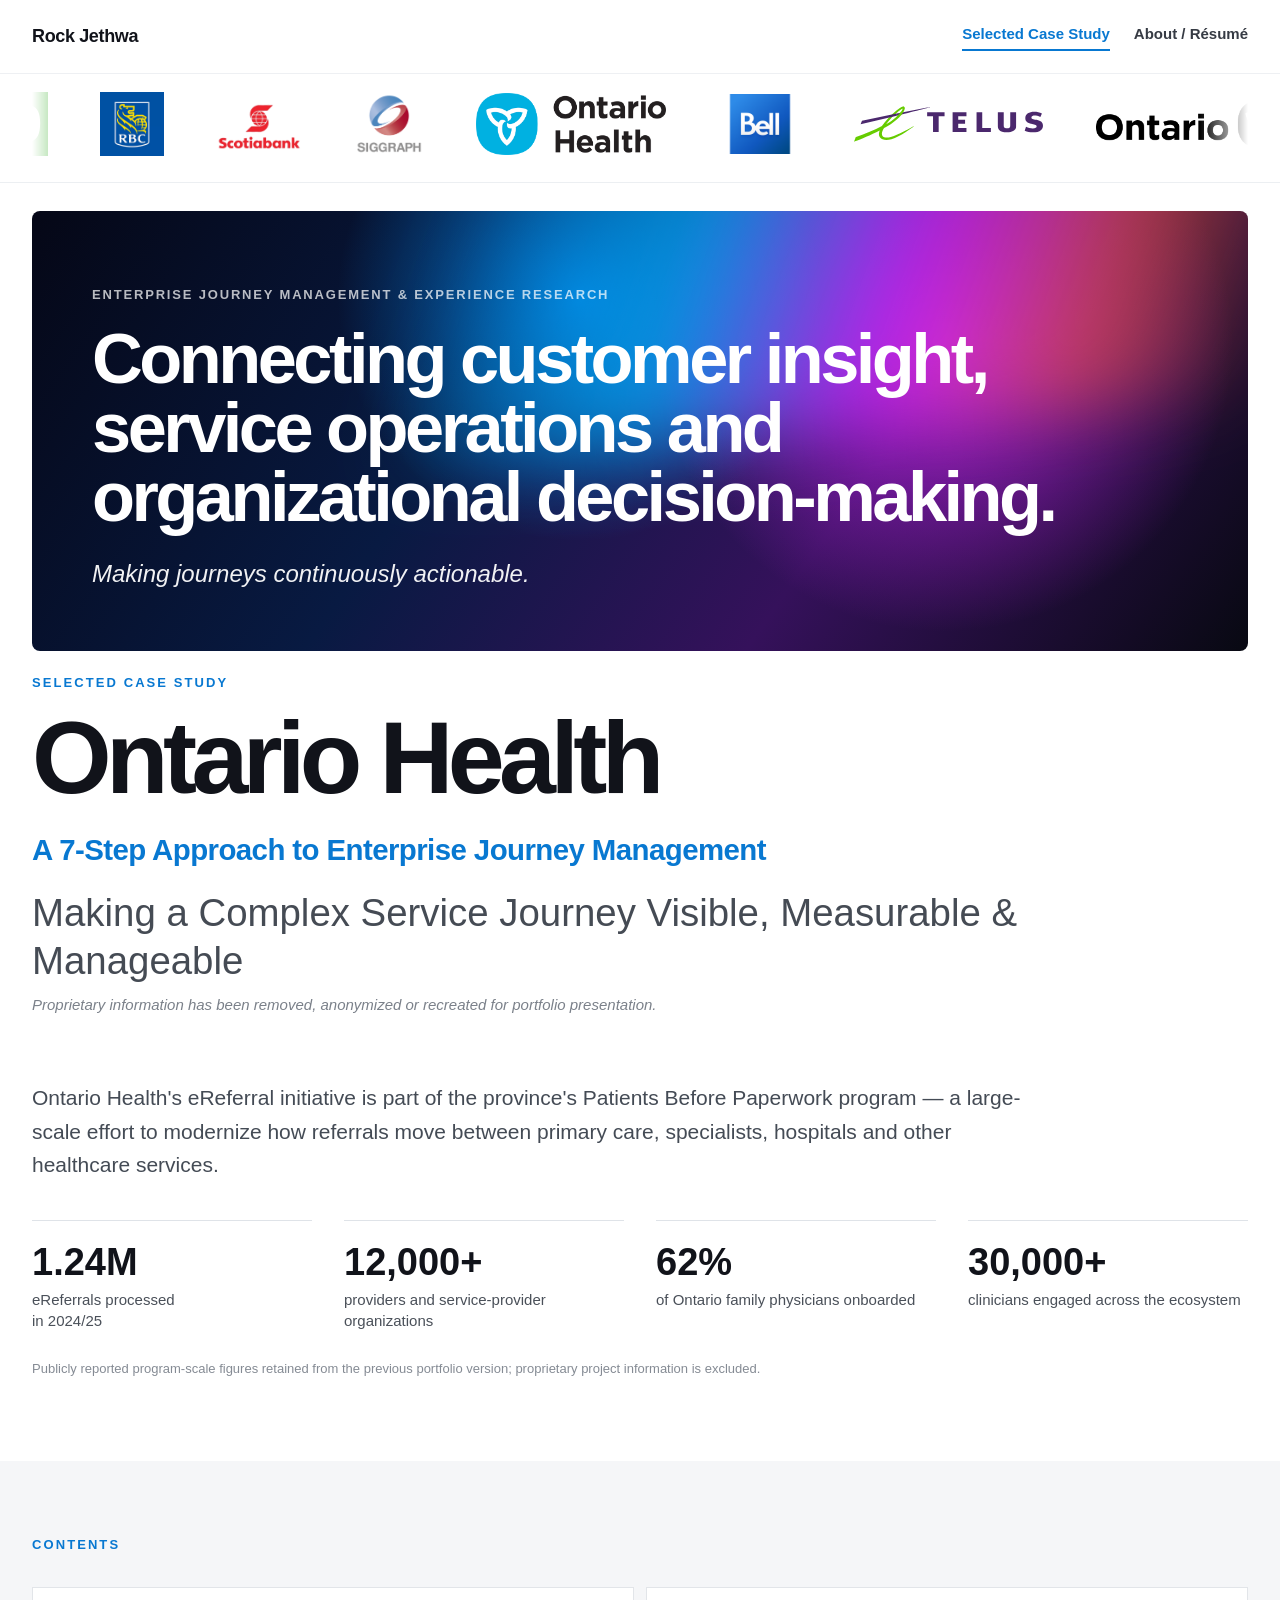
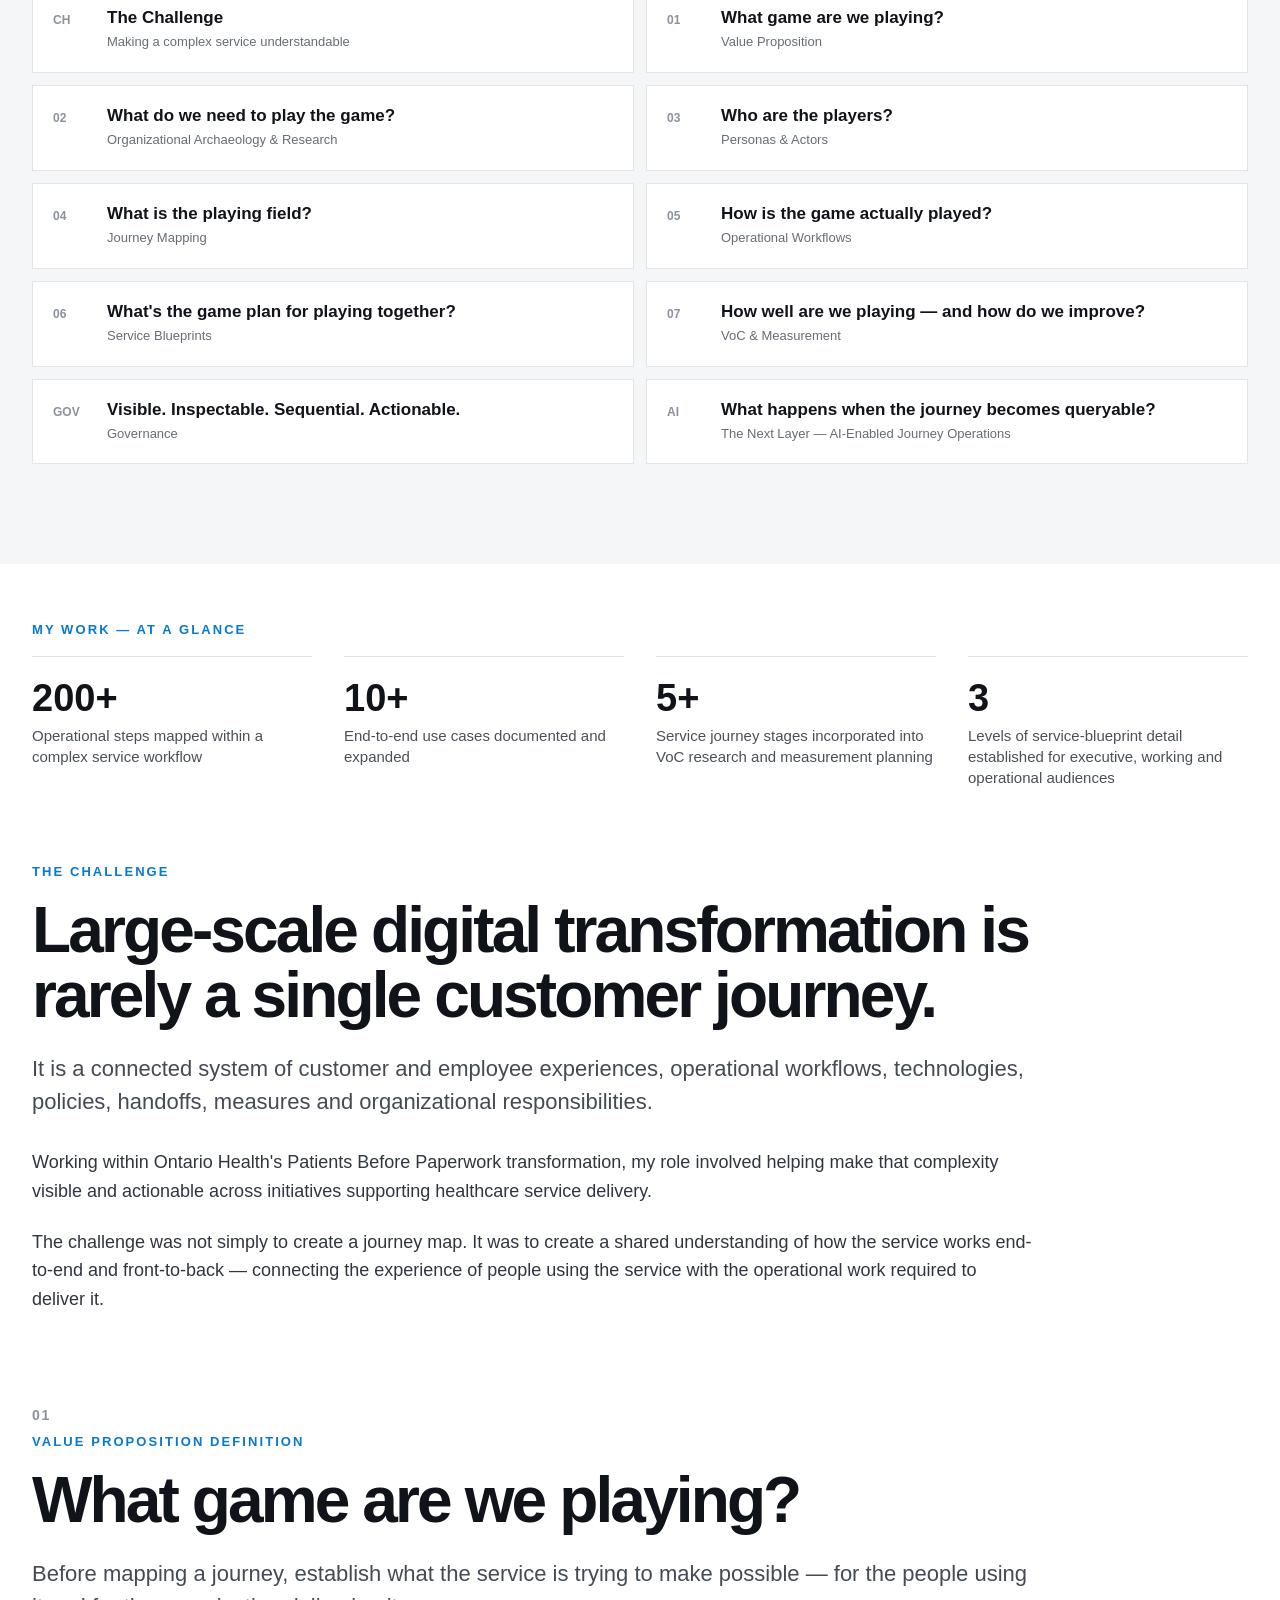
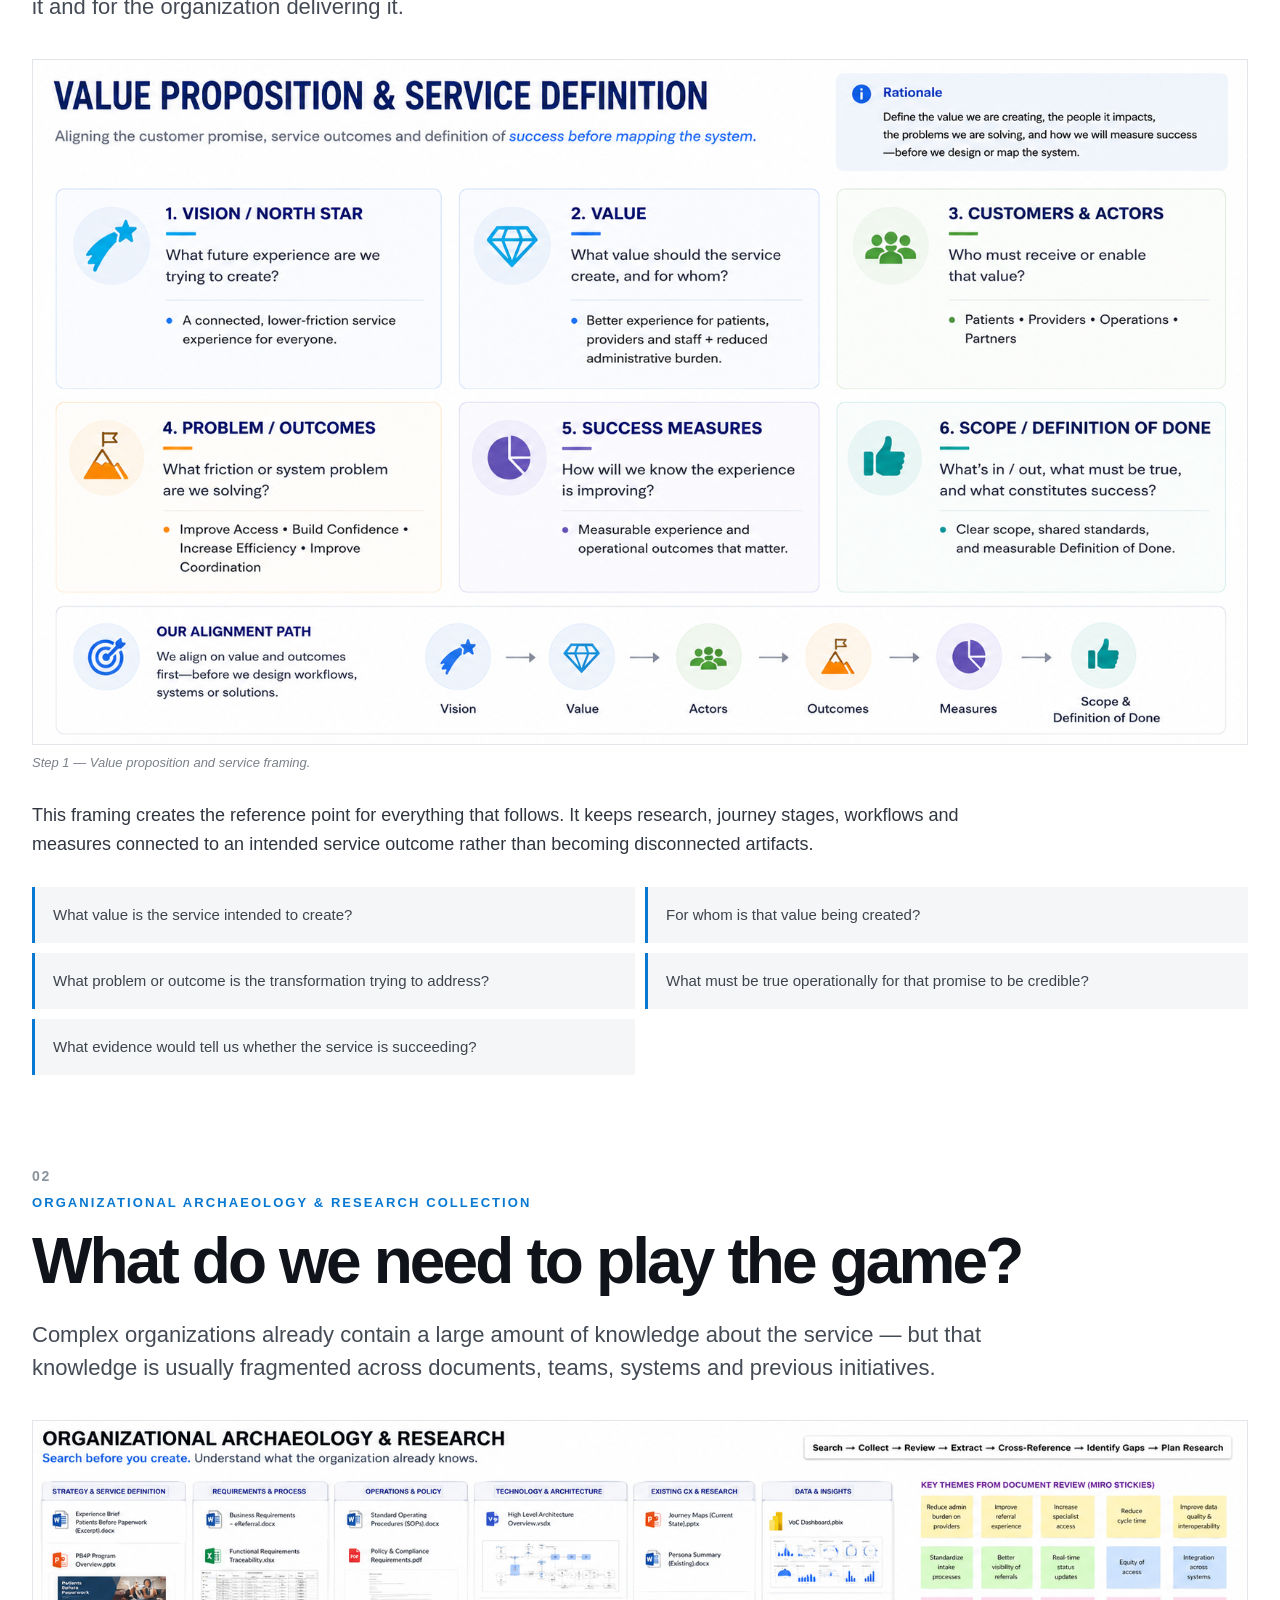
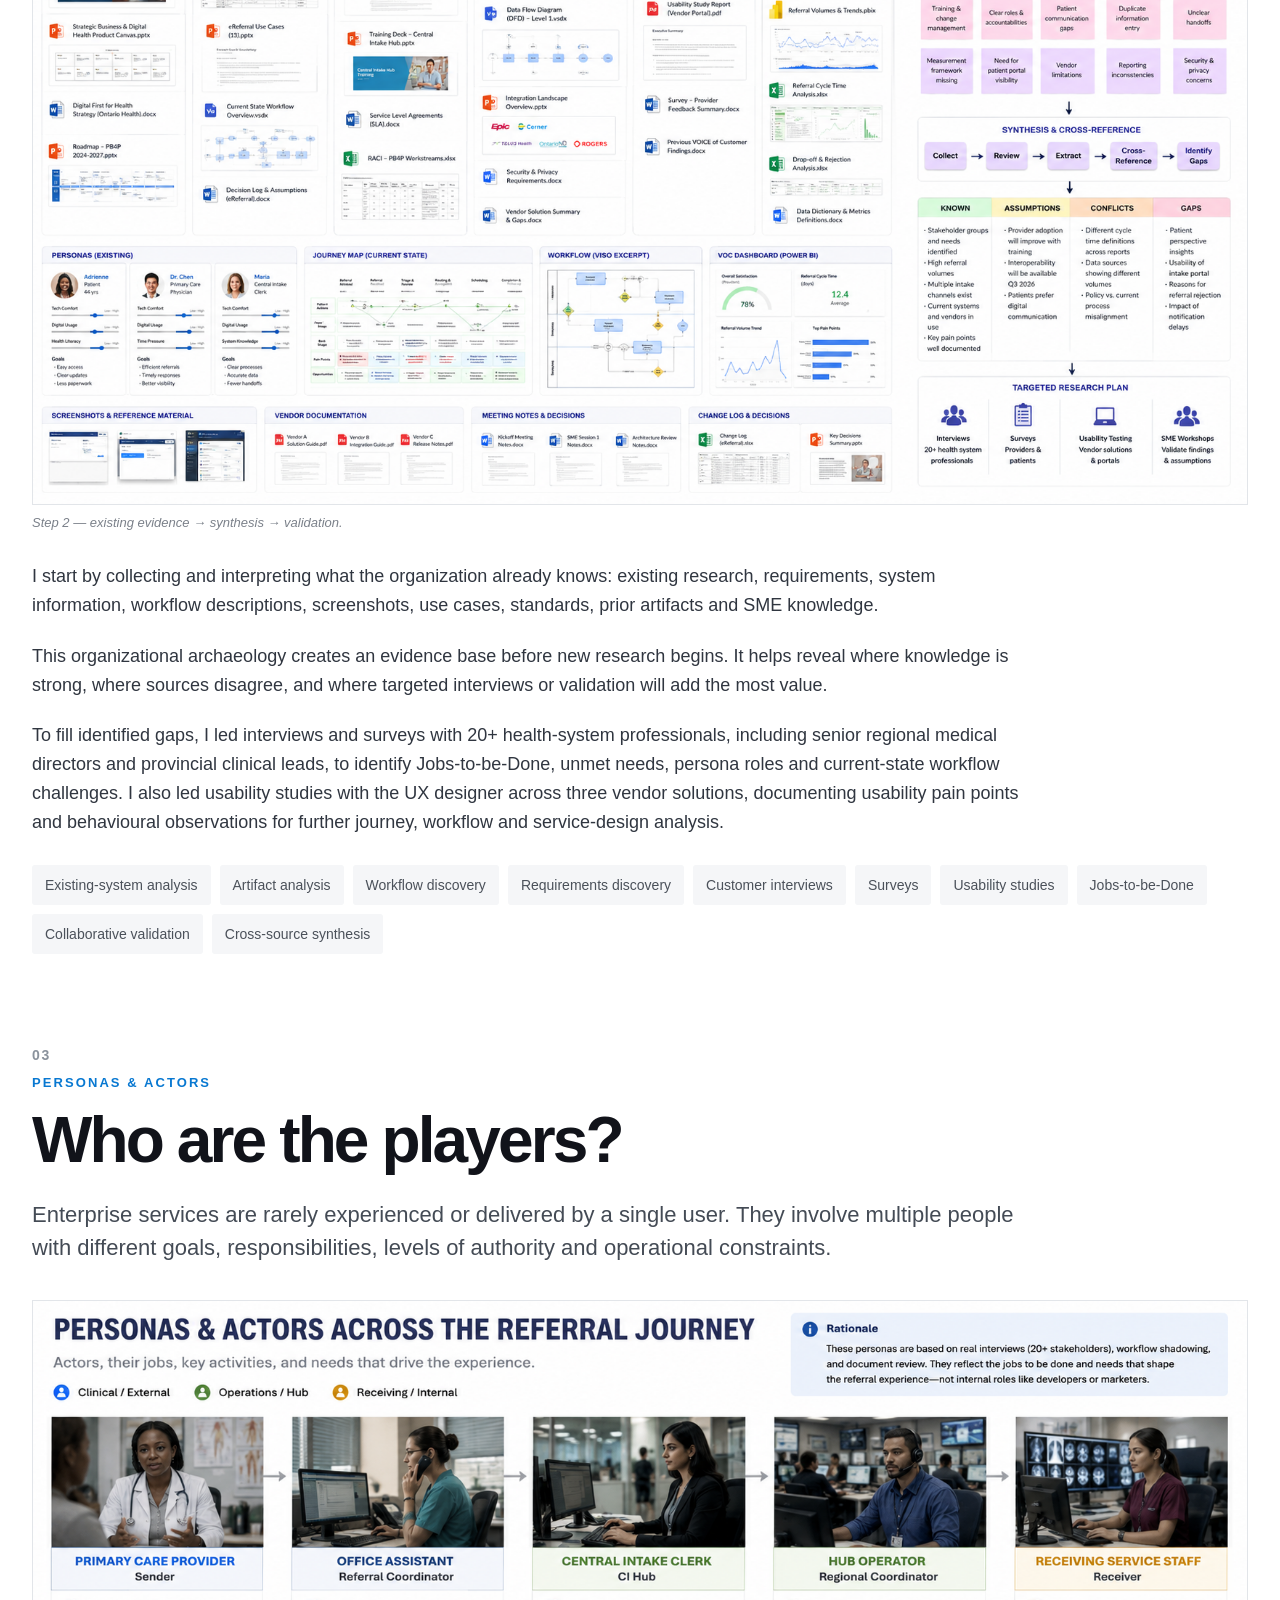
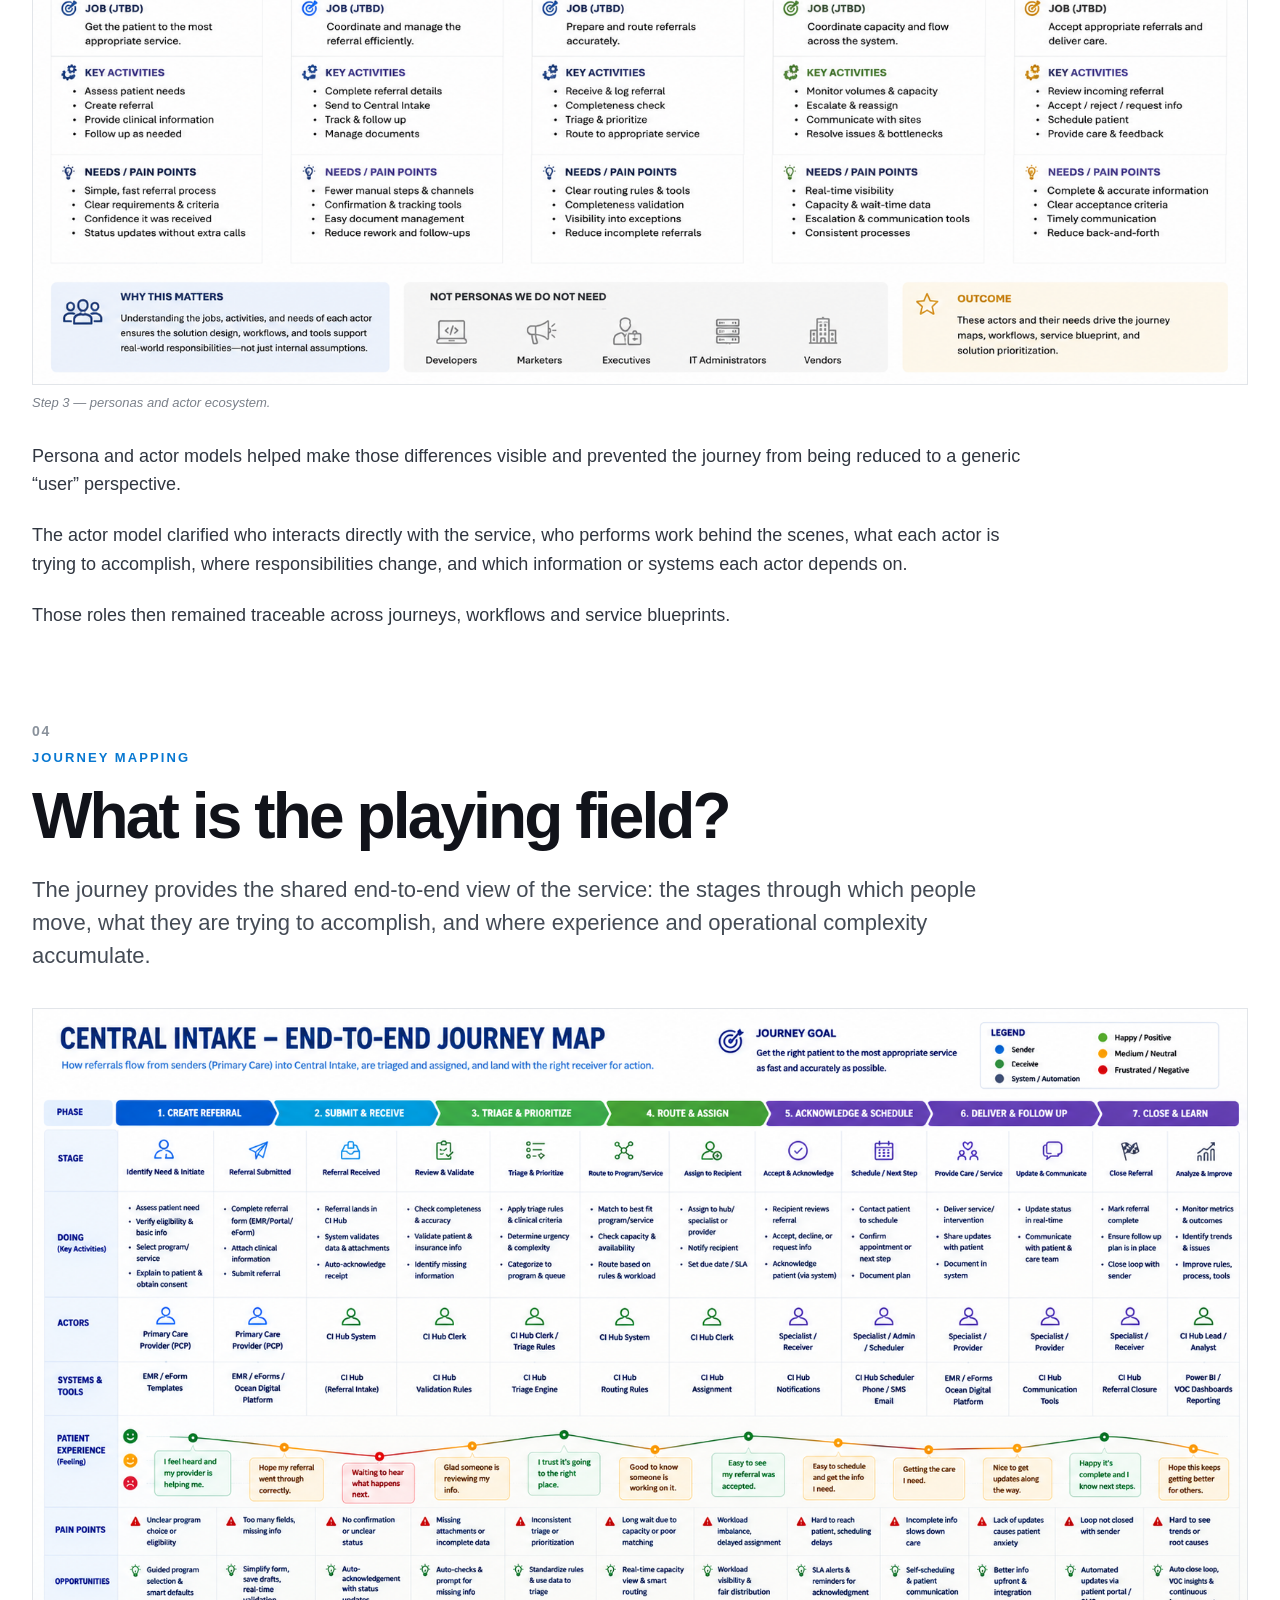
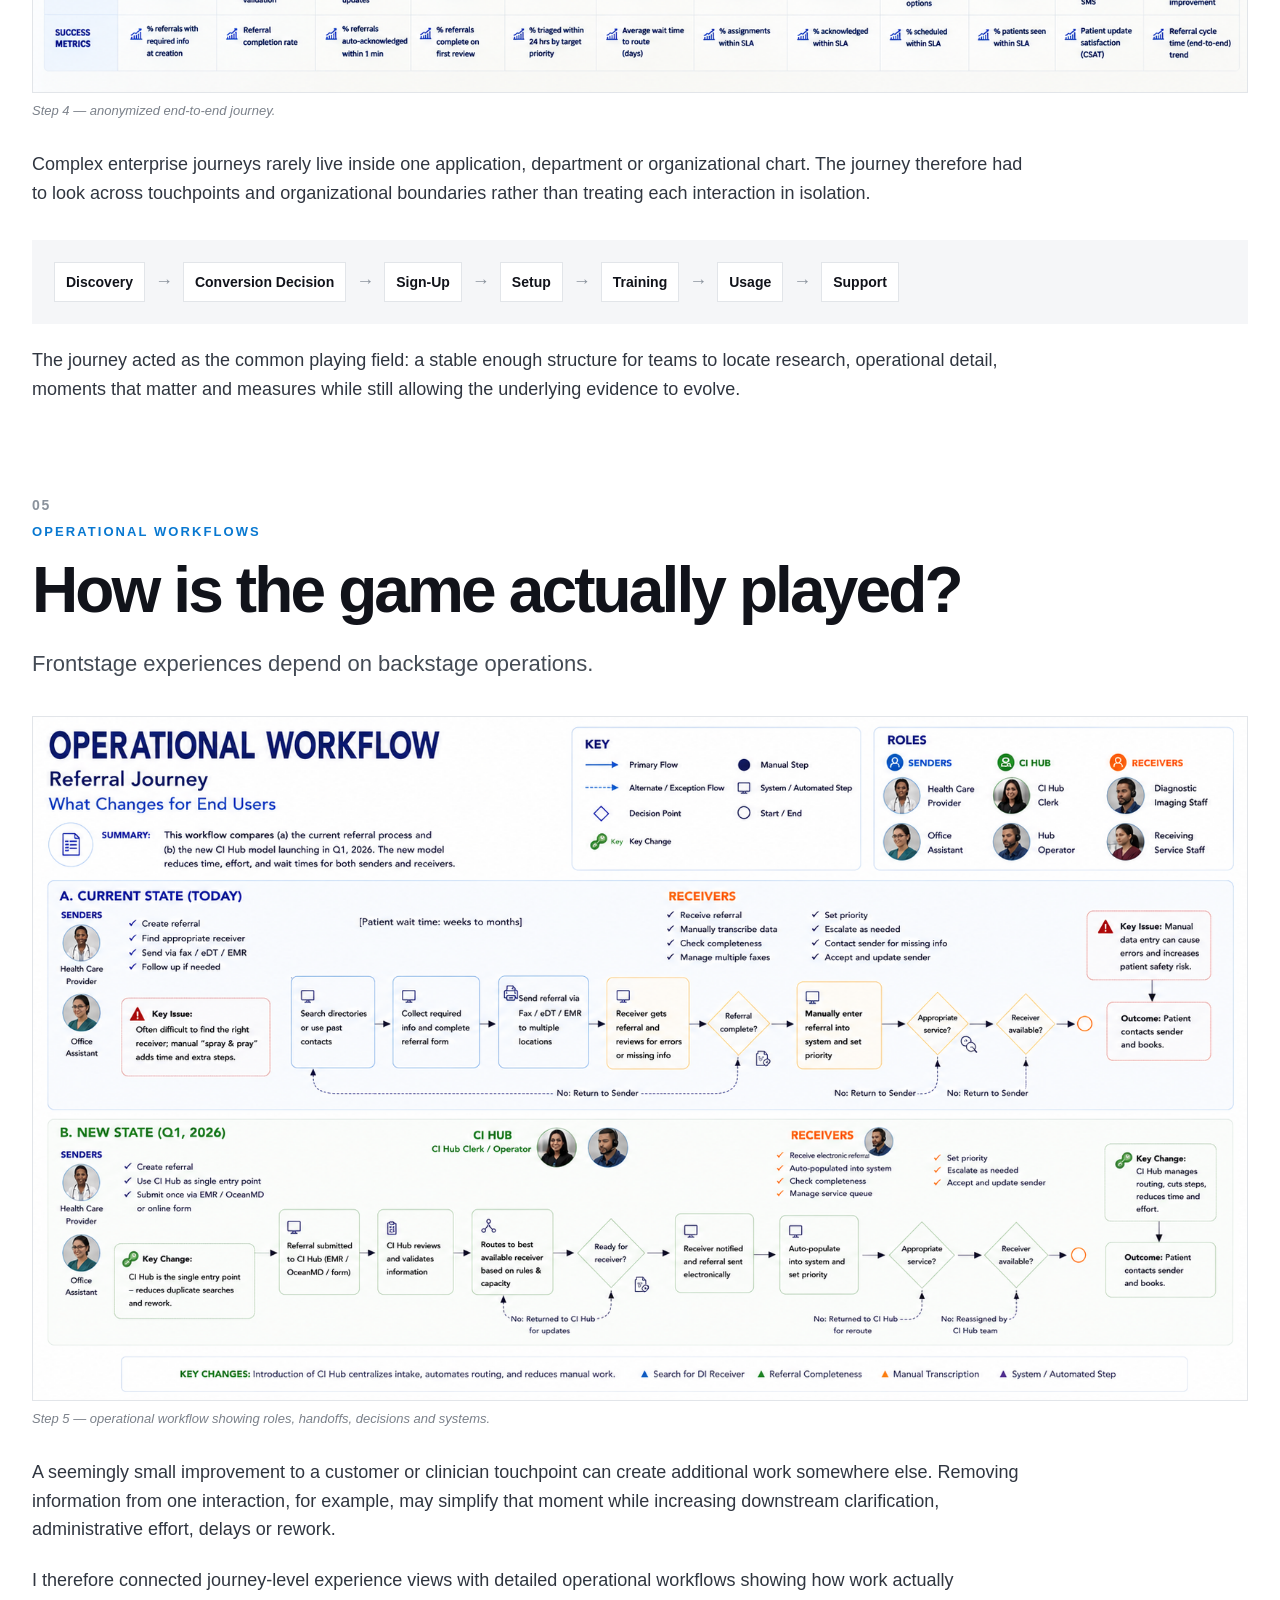
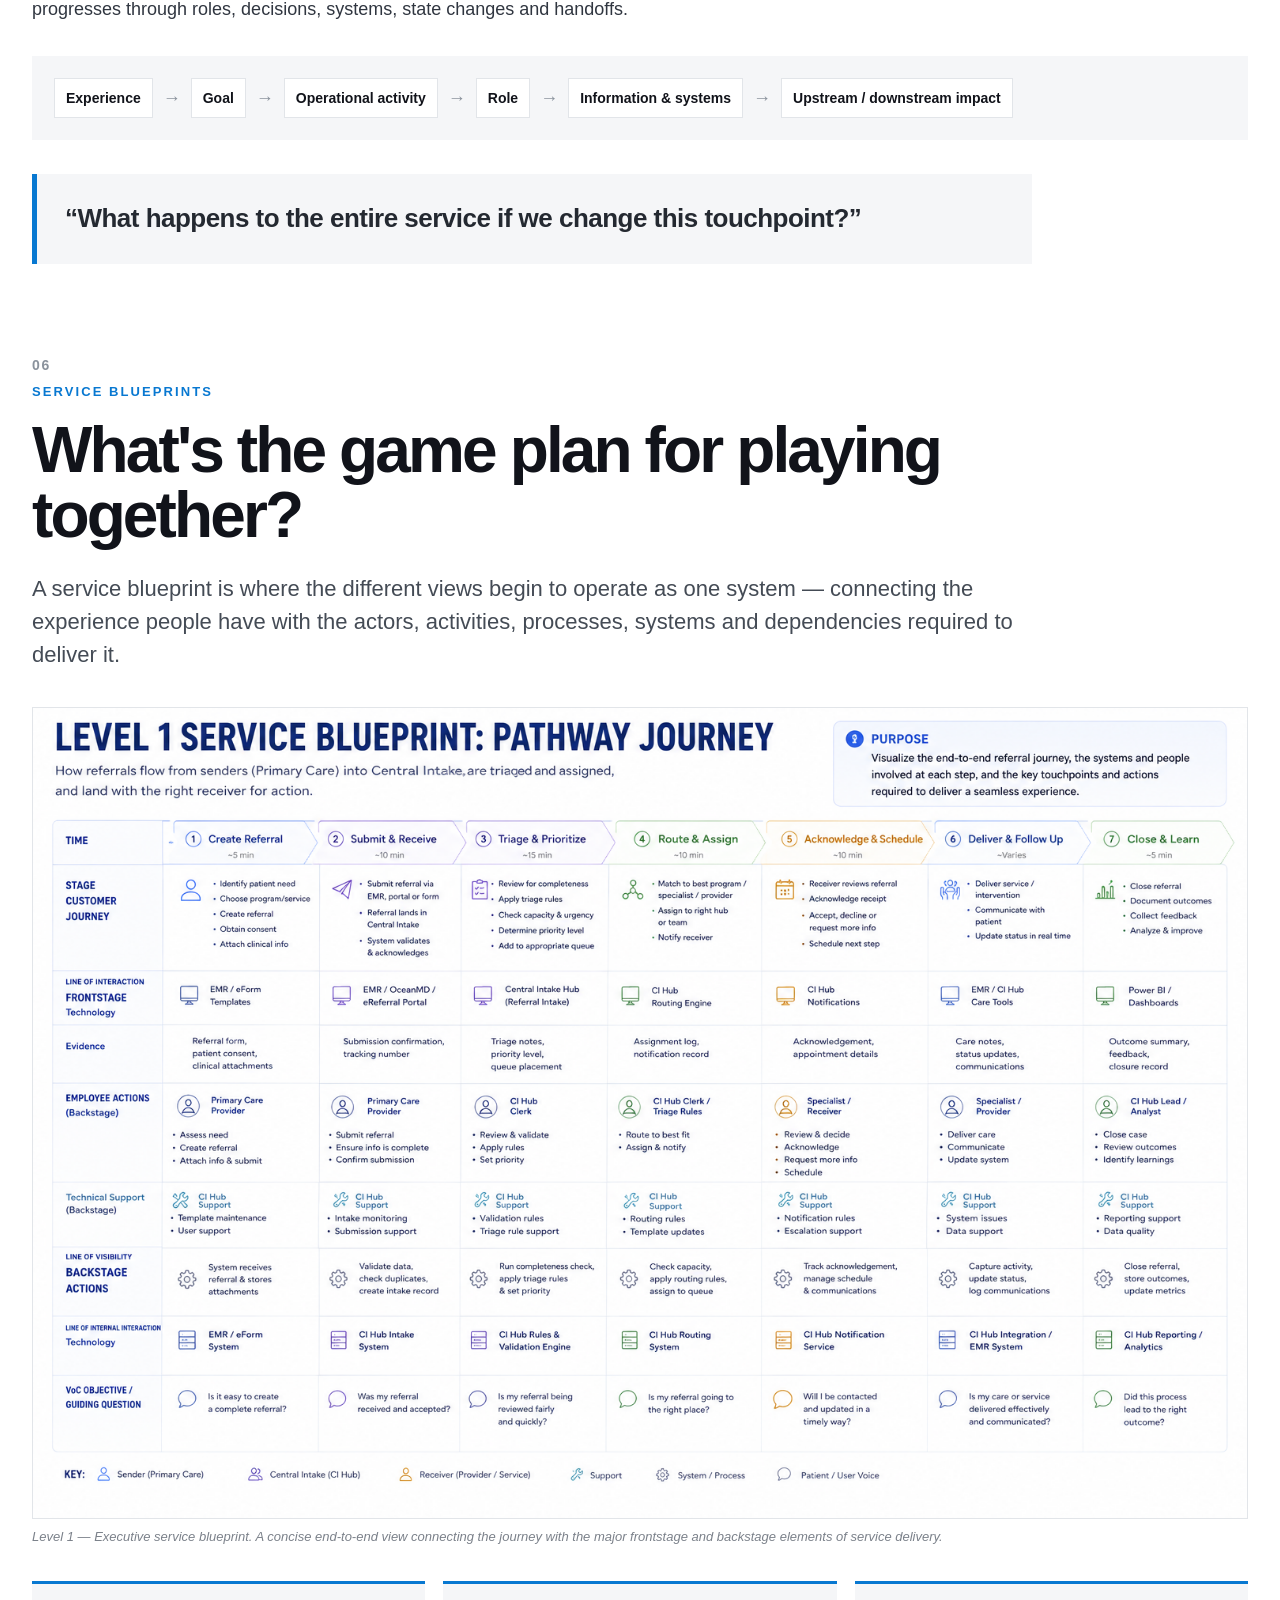
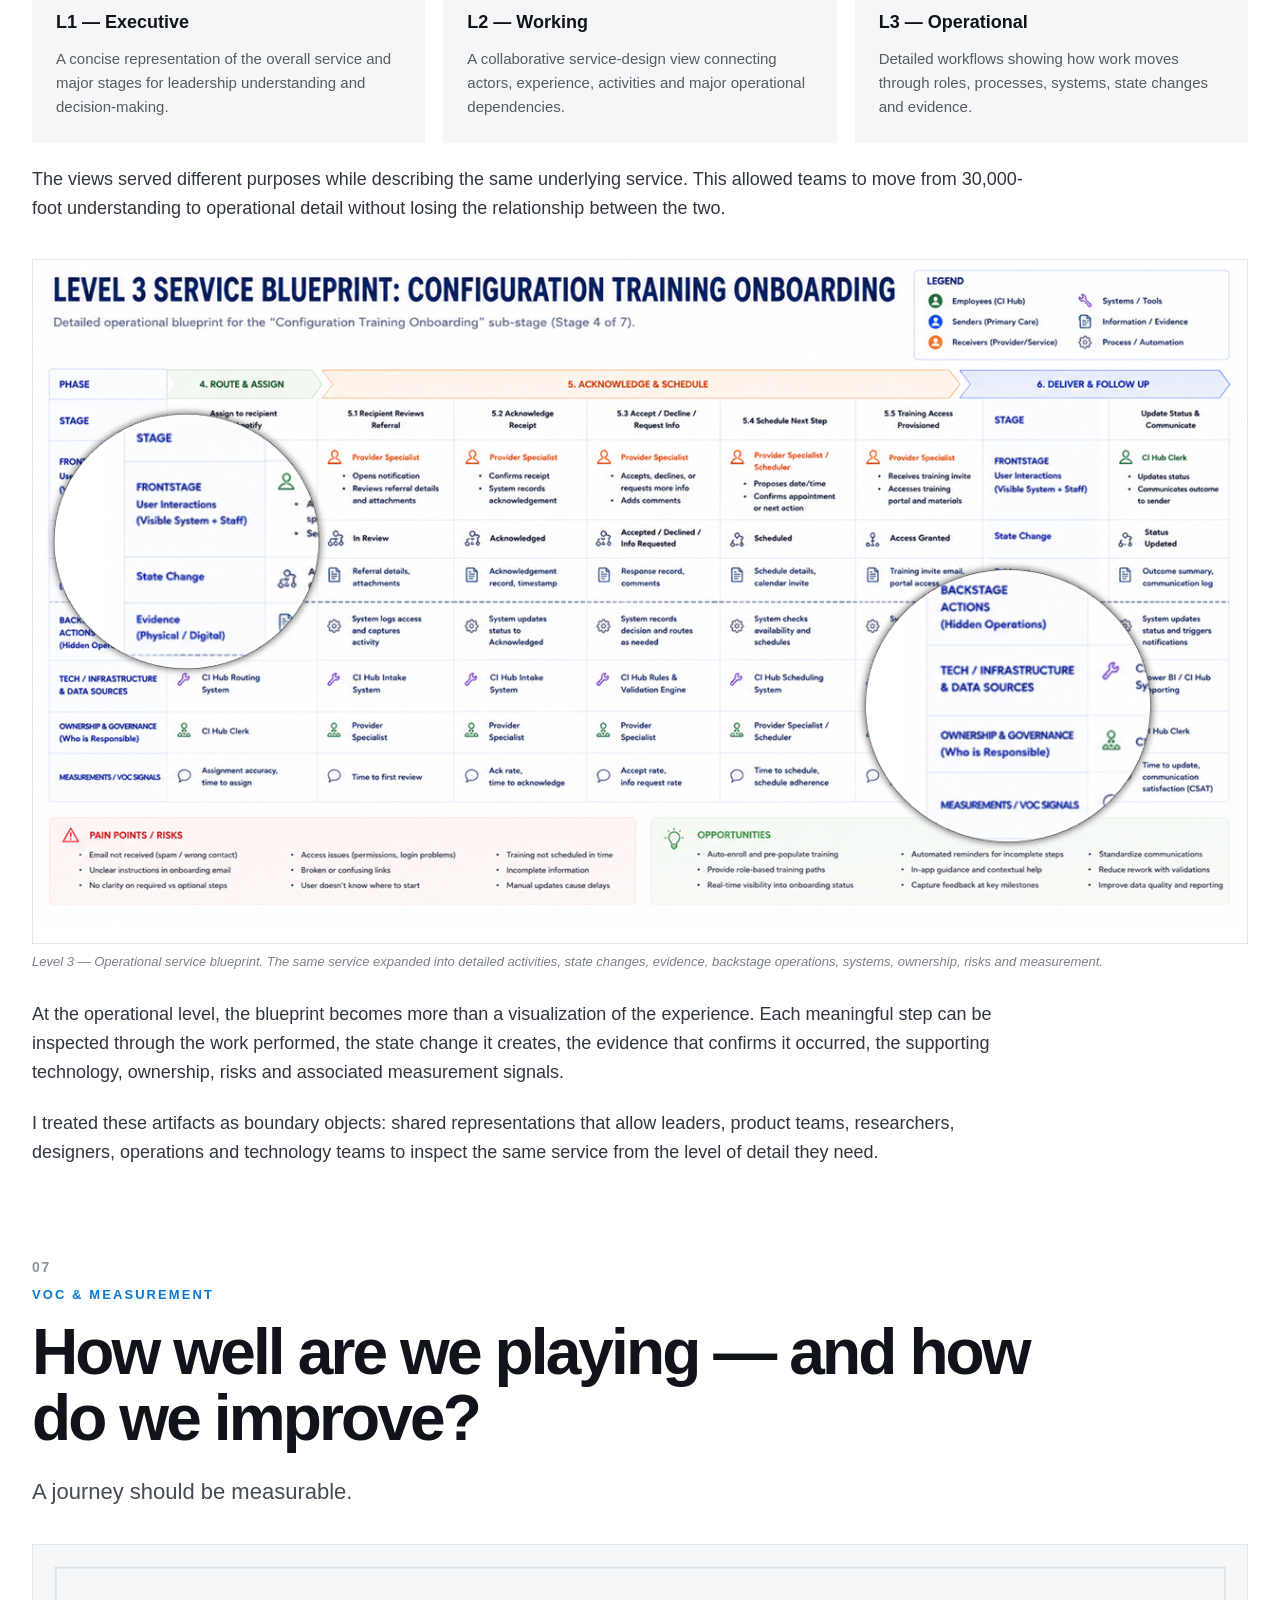
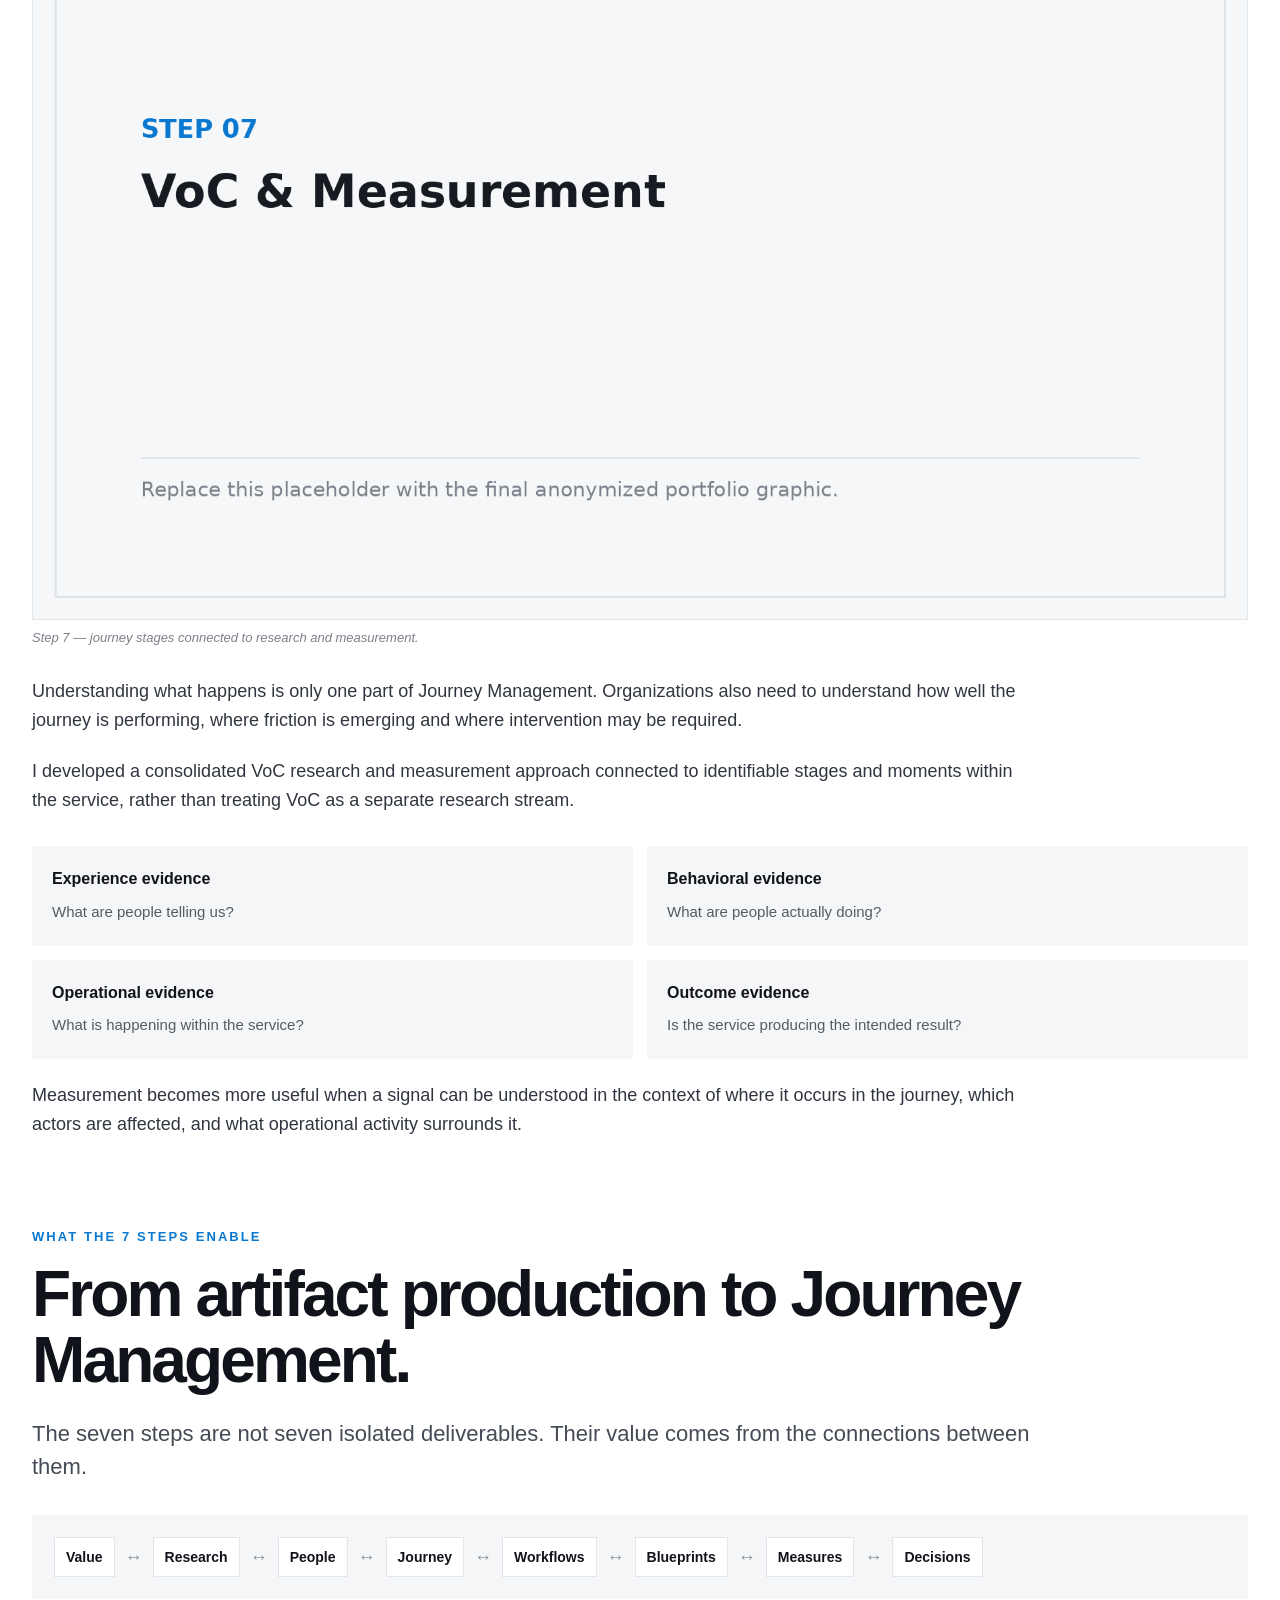
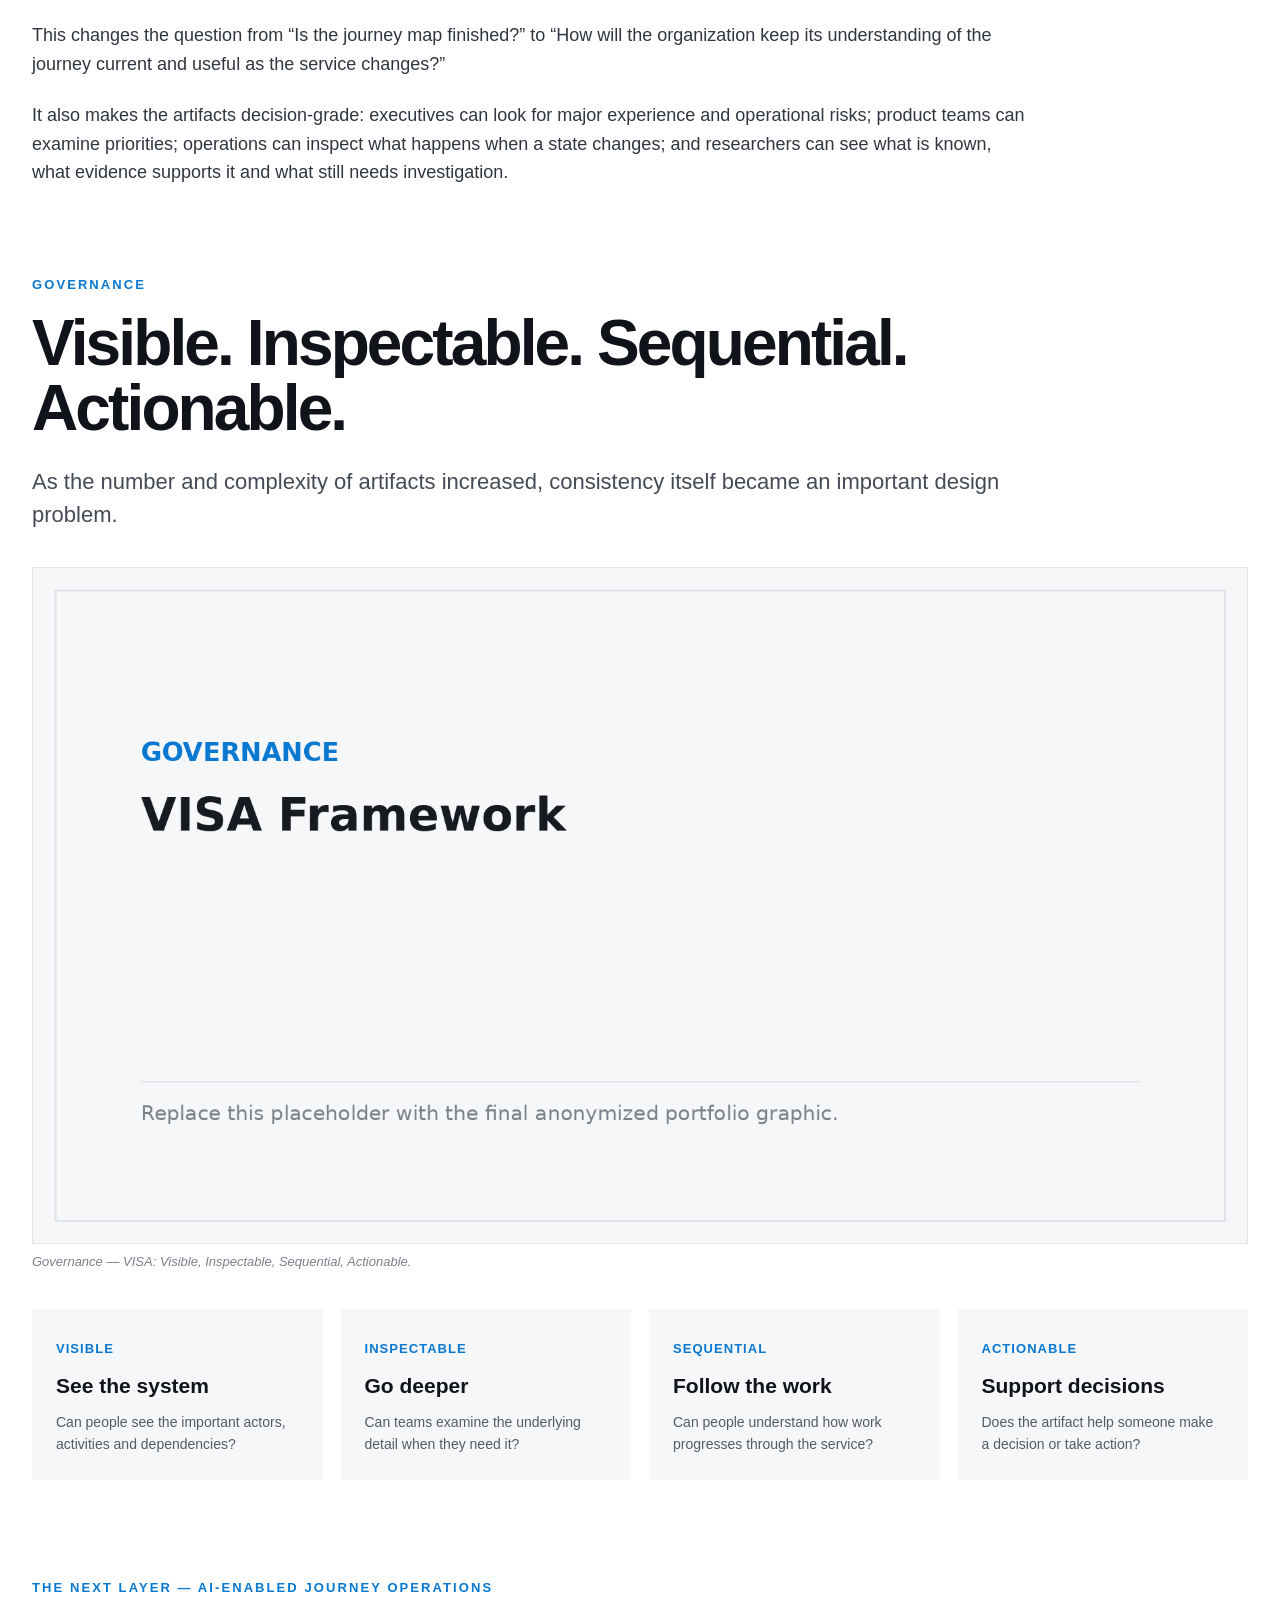
==== commit 633ce46b: "Update index.html" ====
--- a/index.html
+++ b/index.html
@@ -25,80 +25,83 @@
     </nav>
    </div>
   </header>
+
   <section
-  aria-label="Selected organizations"
-  class="experience-strip logo-strip top-logo-strip"
->
-  <div class="container">
+   aria-label="Selected organizations"
+   class="experience-strip logo-strip top-logo-strip"
+  >
+   <div class="container">
     <div
-      aria-label="Selected organizations I've worked with or contributed to"
-      class="logo-marquee"
-      data-logo-marquee=""
+     aria-label="Selected organizations I've worked with or contributed to"
+     class="logo-marquee"
+     data-logo-marquee=""
     >
-      <div class="logo-marquee-track">
-
-        <!-- GROUP 1 -->
-        <div class="logo-marquee-group">
-          <div class="logo-item">
-            <img alt="CIBC logo" loading="eager" src="images/logo-cibc.png" />
-          </div>
-          <div class="logo-item">
-            <img alt="TD logo" loading="eager" src="images/logo-td.svg" />
-          </div>
-          <div class="logo-item">
-            <img alt="RBC logo" loading="eager" src="images/logo-rbc.png" />
-          </div>
-          <div class="logo-item">
-            <img alt="Scotiabank logo" loading="eager" src="images/logo-scotiabank.png" />
-          </div>
-          <div class="logo-item">
-            <img alt="ACM SIGGRAPH logo" loading="eager" src="images/logo-acm-siggraph.png" />
-          </div>
-          <div class="logo-item">
-            <img alt="Ontario Health logo" loading="eager" src="images/logo-ontario-health.png" />
-          </div>
-          <div class="logo-item bell-logo-item">
-            <img alt="Bell logo" loading="eager" src="images/logo-bell.png" />
-          </div>
-          <div class="logo-item">
-            <img alt="TELUS logo" loading="eager" src="images/logo-telus.svg" />
-          </div>
-          <div class="logo-item">
-            <img alt="Government of Ontario logo" loading="eager" src="images/logo-government-ontario.png" />
-          </div>
-        </div>
-
-        <!-- GROUP 2 -->
-        <div aria-hidden="true" class="logo-marquee-group">
-          <div class="logo-item"><img alt="" src="images/logo-cibc.png" /></div>
-          <div class="logo-item"><img alt="" src="images/logo-td.svg" /></div>
-          <div class="logo-item"><img alt="" src="images/logo-rbc.png" /></div>
-          <div class="logo-item"><img alt="" src="images/logo-scotiabank.png" /></div>
-          <div class="logo-item"><img alt="" src="images/logo-acm-siggraph.png" /></div>
-          <div class="logo-item"><img alt="" src="images/logo-ontario-health.png" /></div>
-          <div class="logo-item bell-logo-item"><img alt="" src="images/logo-bell.png" /></div>
-          <div class="logo-item"><img alt="" src="images/logo-telus.svg" /></div>
-          <div class="logo-item"><img alt="" src="images/logo-government-ontario.png" /></div>
-        </div>
-
-        <!-- GROUP 3 -->
-        <div aria-hidden="true" class="logo-marquee-group">
-          <div class="logo-item"><img alt="" src="images/logo-cibc.png" /></div>
-          <div class="logo-item"><img alt="" src="images/logo-td.svg" /></div>
-          <div class="logo-item"><img alt="" src="images/logo-rbc.png" /></div>
-          <div class="logo-item"><img alt="" src="images/logo-scotiabank.png" /></div>
-          <div class="logo-item"><img alt="" src="images/logo-acm-siggraph.png" /></div>
-          <div class="logo-item"><img alt="" src="images/logo-ontario-health.png" /></div>
-          <div class="logo-item bell-logo-item"><img alt="" src="images/logo-bell.png" /></div>
-          <div class="logo-item"><img alt="" src="images/logo-telus.svg" /></div>
-          <div class="logo-item"><img alt="" src="images/logo-government-ontario.png" /></div>
-        </div>
-
-      </div>
+     <div class="logo-marquee-track">
+
+      <!-- GROUP 1 -->
+      <div class="logo-marquee-group">
+       <div class="logo-item">
+        <img alt="CIBC logo" loading="eager" src="images/logo-cibc.png"/>
+       </div>
+       <div class="logo-item">
+        <img alt="TD logo" loading="eager" src="images/logo-td.svg"/>
+       </div>
+       <div class="logo-item">
+        <img alt="RBC logo" loading="eager" src="images/logo-rbc.png"/>
+       </div>
+       <div class="logo-item">
+        <img alt="Scotiabank logo" loading="eager" src="images/logo-scotiabank.png"/>
+       </div>
+       <div class="logo-item">
+        <img alt="ACM SIGGRAPH logo" loading="eager" src="images/logo-acm-siggraph.png"/>
+       </div>
+       <div class="logo-item">
+        <img alt="Ontario Health logo" loading="eager" src="images/logo-ontario-health.png"/>
+       </div>
+       <div class="logo-item bell-logo-item">
+        <img alt="Bell logo" loading="eager" src="images/logo-bell.png"/>
+       </div>
+       <div class="logo-item">
+        <img alt="TELUS logo" loading="eager" src="images/logo-telus.svg"/>
+       </div>
+       <div class="logo-item">
+        <img alt="Government of Ontario logo" loading="eager" src="images/logo-government-ontario.png"/>
+       </div>
+      </div>
+
+      <!-- GROUP 2 -->
+      <div aria-hidden="true" class="logo-marquee-group">
+       <div class="logo-item"><img alt="" src="images/logo-cibc.png"/></div>
+       <div class="logo-item"><img alt="" src="images/logo-td.svg"/></div>
+       <div class="logo-item"><img alt="" src="images/logo-rbc.png"/></div>
+       <div class="logo-item"><img alt="" src="images/logo-scotiabank.png"/></div>
+       <div class="logo-item"><img alt="" src="images/logo-acm-siggraph.png"/></div>
+       <div class="logo-item"><img alt="" src="images/logo-ontario-health.png"/></div>
+       <div class="logo-item bell-logo-item"><img alt="" src="images/logo-bell.png"/></div>
+       <div class="logo-item"><img alt="" src="images/logo-telus.svg"/></div>
+       <div class="logo-item"><img alt="" src="images/logo-government-ontario.png"/></div>
+      </div>
+
+      <!-- GROUP 3 -->
+      <div aria-hidden="true" class="logo-marquee-group">
+       <div class="logo-item"><img alt="" src="images/logo-cibc.png"/></div>
+       <div class="logo-item"><img alt="" src="images/logo-td.svg"/></div>
+       <div class="logo-item"><img alt="" src="images/logo-rbc.png"/></div>
+       <div class="logo-item"><img alt="" src="images/logo-scotiabank.png"/></div>
+       <div class="logo-item"><img alt="" src="images/logo-acm-siggraph.png"/></div>
+       <div class="logo-item"><img alt="" src="images/logo-ontario-health.png"/></div>
+       <div class="logo-item bell-logo-item"><img alt="" src="images/logo-bell.png"/></div>
+       <div class="logo-item"><img alt="" src="images/logo-telus.svg"/></div>
+       <div class="logo-item"><img alt="" src="images/logo-government-ontario.png"/></div>
+      </div>
+
+     </div>
     </div>
-  </div>
-</section>
-<main>
+   </div>
+  </section>
+
+  <main>
+
    <!-- HERO -->
    <section class="hero">
     <div class="container">
@@ -109,7 +112,7 @@
        </p>
        <h1>
         Connecting customer insight, service operations and
-                organizational decision-making.
+        organizational decision-making.
        </h1>
        <p class="hero-statement">
         Making journeys continuously actionable.
@@ -118,43 +121,9 @@
      </div>
     </div>
    </section>
-   <!-- EXPERIENCE STATS 
-<section aria-label="Experience at a glance" class="experience-stats">
-<div class="container">
-<div class="stats-grid">
-<div class="stat">
-<strong>15+ YEARS</strong>
-<span>
-Enterprise Experience<br/>
-Research &amp; Design
-</span>
-</div>
-<div class="stat">
-<strong>30+ LAUNCHES</strong>
-<span>
-Enterprise Digital<br/>
-Transformation Initiatives
-</span>
-</div>
-<div class="stat">
-<strong>1,000+ HOURS</strong>
-<span>
-Interviews, usability<br/>
-testing &amp; research
-</span>
-</div>
-<div class="stat">
-<strong>20M+ USERS</strong>
-<span>
-Products &amp; Services<br/>
-at Scale
-</span>
-</div>
-</div>
-</div>
-</section>
-END EXPERIENCE STATS -->
+
    <article id="case-study">
+
     <!-- CASE INTRO -->
     <section class="case-intro">
      <div class="container">
@@ -168,1010 +137,982 @@
        A 7-Step Approach to Enterprise Journey Management
       </p>
       <p class="case-subtitle">
-       Making a Complex Service Journey Visible, Measurable &amp;
-              Manageable
+       Making a Complex Service Journey Visible, Measurable &amp; Manageable
       </p>
       <p class="confidentiality-note">
        Proprietary information has been removed, anonymized or recreated
-              for portfolio presentation.
-      </p>
-     </div>
-    </section>
+       for portfolio presentation.
+      </p>
+     </div>
+    </section>
+
     <!-- PROGRAM CONTEXT -->
     <section class="program-scale">
      <div class="container">
       <p class="program-scale-intro">
        Ontario Health's eReferral initiative is part of the province's
-              Patients Before Paperwork program &mdash; a large-scale effort to
-              modernize how referrals move between primary care, specialists,
-              hospitals and other healthcare services.
-      </p>
+       Patients Before Paperwork program &mdash; a large-scale effort to
+       modernize how referrals move between primary care, specialists,
+       hospitals and other healthcare services.
+      </p>
+
       <div class="scale-grid">
        <div class="scale-item">
-        <strong>
-         1.24M
-        </strong>
+        <strong>1.24M</strong>
         <span>
-         eReferrals processed
-         <br/>
+         eReferrals processed<br/>
          in 2024/25
         </span>
        </div>
+
        <div class="scale-item">
-        <strong>
-         12,000+
-        </strong>
+        <strong>12,000+</strong>
         <span>
          providers and service-provider organizations
         </span>
        </div>
+
        <div class="scale-item">
-        <strong>
-         62%
-        </strong>
+        <strong>62%</strong>
         <span>
          of Ontario family physicians onboarded
         </span>
        </div>
+
        <div class="scale-item">
-        <strong>
-         30,000+
-        </strong>
+        <strong>30,000+</strong>
         <span>
          clinicians engaged across the ecosystem
         </span>
        </div>
       </div>
+
       <p class="source-note">
        Publicly reported program-scale figures retained from the previous
-              portfolio version; proprietary project information is excluded.
-      </p>
-     </div>
-    </section>
+       portfolio version; proprietary project information is excluded.
+      </p>
+     </div>
+    </section>
+
     <!-- CONTENTS -->
     <section class="approach-overview" id="contents">
      <div class="container">
       <p class="eyebrow">
        CONTENTS
       </p>
+
       <div class="approach-grid">
+
        <a href="#challenge">
-        <span>
-         CH
-        </span>
-        <strong>
-         The Challenge
-        </strong>
-        <small>
-         Making a complex service understandable
-        </small>
+        <span>CH</span>
+        <strong>The Challenge</strong>
+        <small>Making a complex service understandable</small>
        </a>
+
        <a href="#step-1">
-        <span>
-         01
-        </span>
-        <strong>
-         What game are we playing?
-        </strong>
-        <small>
-         Value Proposition
-        </small>
+        <span>01</span>
+        <strong>What game are we playing?</strong>
+        <small>Value Proposition</small>
        </a>
+
        <a href="#step-2">
-        <span>
-         02
-        </span>
-        <strong>
-         What do we need to play the game?
-        </strong>
-        <small>
-         Organizational Archaeology &amp; Research
-        </small>
+        <span>02</span>
+        <strong>What do we need to play the game?</strong>
+        <small>Organizational Archaeology &amp; Research</small>
        </a>
+
        <a href="#step-3">
-        <span>
-         03
-        </span>
-        <strong>
-         Who are the players?
-        </strong>
-        <small>
-         Personas &amp; Actors
-        </small>
+        <span>03</span>
+        <strong>Who are the players?</strong>
+        <small>Personas &amp; Actors</small>
        </a>
+
        <a href="#step-4">
-        <span>
-         04
-        </span>
-        <strong>
-         What is the playing field?
-        </strong>
-        <small>
-         Journey Mapping
-        </small>
+        <span>04</span>
+        <strong>What is the playing field?</strong>
+        <small>Journey Mapping</small>
        </a>
+
        <a href="#step-5">
-        <span>
-         05
-        </span>
-        <strong>
-         How is the game actually played?
-        </strong>
-        <small>
-         Operational Workflows
-        </small>
+        <span>05</span>
+        <strong>How is the game actually played?</strong>
+        <small>Operational Workflows</small>
        </a>
+
        <a href="#step-6">
-        <span>
-         06
-        </span>
-        <strong>
-         What's the game plan for playing together?
-        </strong>
-        <small>
-         Service Blueprints
-        </small>
+        <span>06</span>
+        <strong>What's the game plan for playing together?</strong>
+        <small>Service Blueprints</small>
        </a>
+
        <a href="#step-7">
-        <span>
-         07
-        </span>
-        <strong>
-         How well are we playing &mdash; and how do we improve?
-        </strong>
-        <small>
-         VoC &amp; Measurement
-        </small>
+        <span>07</span>
+        <strong>How well are we playing &mdash; and how do we improve?</strong>
+        <small>VoC &amp; Measurement</small>
        </a>
+
        <a href="#governance">
-        <span>
-         GOV
-        </span>
-        <strong>
-         Visible. Inspectable. Sequential. Actionable.
-        </strong>
-        <small>
-         Governance
-        </small>
+        <span>GOV</span>
+        <strong>Visible. Inspectable. Sequential. Actionable.</strong>
+        <small>Governance</small>
        </a>
+
        <a href="#ai-journey">
-        <span>
-         AI
-        </span>
-        <strong>
-         What happens when the journey becomes queryable?
-        </strong>
-        <small>
-         The Next Layer &mdash; AI-Enabled Journey Operations
-        </small>
+        <span>AI</span>
+        <strong>What happens when the journey becomes queryable?</strong>
+        <small>The Next Layer &mdash; AI-Enabled Journey Operations</small>
        </a>
-      </div>
-     </div>
-    </section>
+
+      </div>
+     </div>
+    </section>
+
     <!-- MY WORK AT A GLANCE -->
     <section class="work-scale" id="at-a-glance">
      <div class="container">
       <p class="eyebrow">
        MY WORK &mdash; AT A GLANCE
       </p>
+
       <div class="at-a-glance">
+
        <div class="glance-item">
-        <strong>
-         200+
-        </strong>
+        <strong>200+</strong>
         <span>
          Operational steps mapped within a complex service workflow
         </span>
        </div>
+
        <div class="glance-item">
-        <strong>
-         10+
-        </strong>
+        <strong>10+</strong>
         <span>
          End-to-end use cases documented and expanded
         </span>
        </div>
+
        <div class="glance-item">
-        <strong>
-         5+
-        </strong>
+        <strong>5+</strong>
         <span>
          Service journey stages incorporated into VoC research and
-                  measurement planning
+         measurement planning
         </span>
        </div>
+
        <div class="glance-item">
-        <strong>
-         3
-        </strong>
+        <strong>3</strong>
         <span>
          Levels of service-blueprint detail established for executive,
-                  working and operational audiences
+         working and operational audiences
         </span>
        </div>
-      </div>
-     </div>
-    </section>
+
+      </div>
+     </div>
+    </section>
+
     <!-- THE CHALLENGE -->
     <section class="case-section first-case-section" id="challenge">
      <div class="container">
+
       <p class="eyebrow">
        THE CHALLENGE
       </p>
-      <h2 class="section-title">
-       Large-scale digital transformation is rarely a single customer
-              journey.
-      </h2>
+
+      <h2 class="section-title">
+       Large-scale digital transformation is rarely a single customer journey.
+      </h2>
+
       <p class="section-lead">
        It is a connected system of customer and employee experiences,
-              operational workflows, technologies, policies, handoffs, measures
-              and organizational responsibilities.
-      </p>
+       operational workflows, technologies, policies, handoffs, measures
+       and organizational responsibilities.
+      </p>
+
       <p>
        Working within Ontario Health's Patients Before Paperwork
-              transformation, my role involved helping make that complexity
-              visible and actionable across initiatives supporting healthcare
-              service delivery.
-      </p>
+       transformation, my role involved helping make that complexity
+       visible and actionable across initiatives supporting healthcare
+       service delivery.
+      </p>
+
       <p>
        The challenge was not simply to create a journey map. It was to
-              create a shared understanding of how the service works end-to-end
-              and front-to-back &mdash; connecting the experience of people using the
-              service with the operational work required to deliver it.
-      </p>
-     </div>
-    </section>
+       create a shared understanding of how the service works end-to-end
+       and front-to-back &mdash; connecting the experience of people using the
+       service with the operational work required to deliver it.
+      </p>
+
+     </div>
+    </section>
+
     <!-- STEP 1 -->
     <section class="case-section step-section" id="step-1">
      <div class="container">
-      <p class="section-number">
-       01
-      </p>
+
+      <p class="section-number">01</p>
+
       <p class="eyebrow">
        VALUE PROPOSITION DEFINITION
       </p>
+
       <h2 class="section-title">
        What game are we playing?
       </h2>
+
       <p class="section-lead">
        Before mapping a journey, establish what the service is trying to
-              make possible &mdash; for the people using it and for the organization
-              delivering it.
-      </p>
+       make possible &mdash; for the people using it and for the organization
+       delivering it.
+      </p>
+
       <figure class="case-visual">
-       <img alt="Placeholder for value proposition and service framing graphic" src="images/step-01-value-proposition.png"/>
+       <img
+        alt="Value proposition and service definition framework"
+        src="images/step-01-value-proposition.png"
+       />
        <figcaption>
-        Step 1 graphic &mdash; Value Proposition Brief / service framing.
+        Step 1 &mdash; Value proposition and service framing.
        </figcaption>
       </figure>
+
       <p>
        This framing creates the reference point for everything that
-              follows. It keeps research, journey stages, workflows and measures
-              connected to an intended service outcome rather than becoming
-              disconnected artifacts.
-      </p>
+       follows. It keeps research, journey stages, workflows and measures
+       connected to an intended service outcome rather than becoming
+       disconnected artifacts.
+      </p>
+
       <div class="question-list">
-       <p>
-        What value is the service intended to create?
-       </p>
-       <p>
-        For whom is that value being created?
-       </p>
-       <p>
-        What problem or outcome is the transformation trying to address?
-       </p>
-       <p>
-        What must be true operationally for that promise to be credible?
-       </p>
-       <p>
-        What evidence would tell us whether the service is succeeding?
-       </p>
-      </div>
-     </div>
-    </section>
+       <p>What value is the service intended to create?</p>
+       <p>For whom is that value being created?</p>
+       <p>What problem or outcome is the transformation trying to address?</p>
+       <p>What must be true operationally for that promise to be credible?</p>
+       <p>What evidence would tell us whether the service is succeeding?</p>
+      </div>
+
+     </div>
+    </section>
+
     <!-- STEP 2 -->
     <section class="case-section step-section" id="step-2">
      <div class="container">
-      <p class="section-number">
-       02
-      </p>
+
+      <p class="section-number">02</p>
+
       <p class="eyebrow">
        ORGANIZATIONAL ARCHAEOLOGY &amp; RESEARCH COLLECTION
       </p>
+
       <h2 class="section-title">
        What do we need to play the game?
       </h2>
+
       <p class="section-lead">
        Complex organizations already contain a large amount of knowledge
-              about the service &mdash; but that knowledge is usually fragmented
-              across documents, teams, systems and previous initiatives.
-      </p>
+       about the service &mdash; but that knowledge is usually fragmented
+       across documents, teams, systems and previous initiatives.
+      </p>
+
       <figure class="case-visual">
-       <img alt="Placeholder for organizational archaeology and research synthesis graphic" src="images/step-02-organizational-archaeology.png"/>
+       <img
+        alt="Organizational archaeology and research synthesis"
+        src="images/step-02-organizational-archaeology.png"
+       />
        <figcaption>
-        Step 2 graphic &mdash; existing evidence &rarr; synthesis &rarr; validation.
+        Step 2 &mdash; existing evidence &rarr; synthesis &rarr; validation.
        </figcaption>
       </figure>
+
       <p>
        I start by collecting and interpreting what the organization
-              already knows: existing research, requirements, system
-              information, workflow descriptions, screenshots, use cases,
-              standards, prior artifacts and SME knowledge.
-      </p>
+       already knows: existing research, requirements, system
+       information, workflow descriptions, screenshots, use cases,
+       standards, prior artifacts and SME knowledge.
+      </p>
+
       <p>
        This organizational archaeology creates an evidence base before
-              new research begins. It helps reveal where knowledge is strong,
-              where sources disagree, and where targeted interviews or
-              validation will add the most value.
-      </p>
+       new research begins. It helps reveal where knowledge is strong,
+       where sources disagree, and where targeted interviews or
+       validation will add the most value.
+      </p>
+
       <p>
        To fill identified gaps, I led interviews and surveys with 20+
-              health-system professionals, including senior regional medical
-              directors and provincial clinical leads, to identify
-              Jobs-to-be-Done, unmet needs, persona roles and current-state
-              workflow challenges. I also led usability studies with the UX
-              designer across three vendor solutions, documenting usability pain
-              points and behavioural observations for further journey, workflow
-              and service-design analysis.
-      </p>
+       health-system professionals, including senior regional medical
+       directors and provincial clinical leads, to identify
+       Jobs-to-be-Done, unmet needs, persona roles and current-state
+       workflow challenges. I also led usability studies with the UX
+       designer across three vendor solutions, documenting usability pain
+       points and behavioural observations for further journey, workflow
+       and service-design analysis.
+      </p>
+
       <div class="method-chips">
-       <span>
-        Existing-system analysis
-       </span>
-       <span>
-        Artifact analysis
-       </span>
-       <span>
-        Workflow discovery
-       </span>
-       <span>
-        Requirements discovery
-       </span>
-       <span>
-        Customer interviews
-       </span>
-       <span>
-        Surveys
-       </span>
-       <span>
-        Usability studies
-       </span>
-       <span>
-        Jobs-to-be-Done
-       </span>
-       <span>
-        Collaborative validation
-       </span>
-       <span>
-        Cross-source synthesis
-       </span>
-      </div>
-     </div>
-    </section>
+       <span>Existing-system analysis</span>
+       <span>Artifact analysis</span>
+       <span>Workflow discovery</span>
+       <span>Requirements discovery</span>
+       <span>Customer interviews</span>
+       <span>Surveys</span>
+       <span>Usability studies</span>
+       <span>Jobs-to-be-Done</span>
+       <span>Collaborative validation</span>
+       <span>Cross-source synthesis</span>
+      </div>
+
+     </div>
+    </section>
+
     <!-- STEP 3 -->
     <section class="case-section step-section" id="step-3">
      <div class="container">
-      <p class="section-number">
-       03
-      </p>
+
+      <p class="section-number">03</p>
+
       <p class="eyebrow">
        PERSONAS &amp; ACTORS
       </p>
+
       <h2 class="section-title">
        Who are the players?
       </h2>
+
       <p class="section-lead">
        Enterprise services are rarely experienced or delivered by a
-              single user. They involve multiple people with different goals,
-              responsibilities, levels of authority and operational constraints.
-      </p>
+       single user. They involve multiple people with different goals,
+       responsibilities, levels of authority and operational constraints.
+      </p>
+
       <figure class="case-visual">
-       <img alt="Placeholder for personas and actor ecosystem graphic" src="images/step-03-personas-actors.png"/>
+       <img
+        alt="Personas and actors across the referral journey"
+        src="images/step-03-personas-actors.png"
+       />
        <figcaption>
-        Step 3 graphic &mdash; personas / actor ecosystem.
+        Step 3 &mdash; personas and actor ecosystem.
        </figcaption>
       </figure>
+
       <p>
        Persona and actor models helped make those differences visible and
-              prevented the journey from being reduced to a generic &ldquo;user&rdquo;
-              perspective.
-      </p>
+       prevented the journey from being reduced to a generic &ldquo;user&rdquo;
+       perspective.
+      </p>
+
       <p>
        The actor model clarified who interacts directly with the service,
-              who performs work behind the scenes, what each actor is trying to
-              accomplish, where responsibilities change, and which information
-              or systems each actor depends on.
-      </p>
+       who performs work behind the scenes, what each actor is trying to
+       accomplish, where responsibilities change, and which information
+       or systems each actor depends on.
+      </p>
+
       <p>
        Those roles then remained traceable across journeys, workflows and
-              service blueprints.
-      </p>
-     </div>
-    </section>
+       service blueprints.
+      </p>
+
+     </div>
+    </section>
+
     <!-- STEP 4 -->
     <section class="case-section step-section" id="step-4">
      <div class="container">
-      <p class="section-number">
-       04
-      </p>
+
+      <p class="section-number">04</p>
+
       <p class="eyebrow">
        JOURNEY MAPPING
       </p>
+
       <h2 class="section-title">
        What is the playing field?
       </h2>
+
       <p class="section-lead">
        The journey provides the shared end-to-end view of the service:
-              the stages through which people move, what they are trying to
-              accomplish, and where experience and operational complexity
-              accumulate.
-      </p>
+       the stages through which people move, what they are trying to
+       accomplish, and where experience and operational complexity
+       accumulate.
+      </p>
+
       <figure class="case-visual">
-       <img alt="Placeholder for end-to-end journey map graphic" src="images/step-04-journey-map.png"/>
+       <img
+        alt="End-to-end referral journey map"
+        src="images/step-04-journey-map.png"
+       />
        <figcaption>
-        Step 4 graphic &mdash; anonymized end-to-end journey.
+        Step 4 &mdash; anonymized end-to-end journey.
        </figcaption>
       </figure>
+
       <p>
        Complex enterprise journeys rarely live inside one application,
-              department or organizational chart. The journey therefore had to
-              look across touchpoints and organizational boundaries rather than
-              treating each interaction in isolation.
-      </p>
+       department or organizational chart. The journey therefore had to
+       look across touchpoints and organizational boundaries rather than
+       treating each interaction in isolation.
+      </p>
+
       <div aria-label="Journey stages" class="journey-stages">
-       <span>
-        Discovery
-       </span>
-       <b>
-        &rarr;
-       </b>
-       <span>
-        Conversion Decision
-       </span>
-       <b>
-        &rarr;
-       </b>
-       <span>
-        Sign-Up
-       </span>
-       <b>
-        &rarr;
-       </b>
-       <span>
-        Setup
-       </span>
-       <b>
-        &rarr;
-       </b>
-       <span>
-        Training
-       </span>
-       <b>
-        &rarr;
-       </b>
-       <span>
-        Usage
-       </span>
-       <b>
-        &rarr;
-       </b>
-       <span>
-        Support
-       </span>
-      </div>
+       <span>Discovery</span>
+       <b>&rarr;</b>
+       <span>Conversion Decision</span>
+       <b>&rarr;</b>
+       <span>Sign-Up</span>
+       <b>&rarr;</b>
+       <span>Setup</span>
+       <b>&rarr;</b>
+       <span>Training</span>
+       <b>&rarr;</b>
+       <span>Usage</span>
+       <b>&rarr;</b>
+       <span>Support</span>
+      </div>
+
       <p>
        The journey acted as the common playing field: a stable enough
-              structure for teams to locate research, operational detail,
-              moments that matter and measures while still allowing the
-              underlying evidence to evolve.
-      </p>
-     </div>
-    </section>
+       structure for teams to locate research, operational detail,
+       moments that matter and measures while still allowing the
+       underlying evidence to evolve.
+      </p>
+
+     </div>
+    </section>
+
     <!-- STEP 5 -->
     <section class="case-section step-section" id="step-5">
      <div class="container">
-      <p class="section-number">
-       05
-      </p>
+
+      <p class="section-number">05</p>
+
       <p class="eyebrow">
        OPERATIONAL WORKFLOWS
       </p>
+
       <h2 class="section-title">
        How is the game actually played?
       </h2>
+
       <p class="section-lead">
        Frontstage experiences depend on backstage operations.
       </p>
+
       <figure class="case-visual">
-       <img alt="Placeholder for detailed operational workflow graphic" src="images/step-05-operational-workflow.png"/>
+       <img
+        alt="Detailed operational workflow showing current and future referral states"
+        src="images/step-05-operational-workflow.png"
+       />
        <figcaption>
-        Step 5 graphic &mdash; crop of operational workflow showing roles,
-                handoffs, decisions and systems.
+        Step 5 &mdash; operational workflow showing roles, handoffs,
+        decisions and systems.
        </figcaption>
       </figure>
+
       <p>
        A seemingly small improvement to a customer or clinician
-              touchpoint can create additional work somewhere else. Removing
-              information from one interaction, for example, may simplify that
-              moment while increasing downstream clarification, administrative
-              effort, delays or rework.
-      </p>
+       touchpoint can create additional work somewhere else. Removing
+       information from one interaction, for example, may simplify that
+       moment while increasing downstream clarification, administrative
+       effort, delays or rework.
+      </p>
+
       <p>
        I therefore connected journey-level experience views with detailed
-              operational workflows showing how work actually progresses through
-              roles, decisions, systems, state changes and handoffs.
-      </p>
+       operational workflows showing how work actually progresses through
+       roles, decisions, systems, state changes and handoffs.
+      </p>
+
       <div class="traceability-chain">
-       <span>
-        Experience
-       </span>
-       <b>
-        &rarr;
-       </b>
-       <span>
-        Goal
-       </span>
-       <b>
-        &rarr;
-       </b>
-       <span>
-        Operational activity
-       </span>
-       <b>
-        &rarr;
-       </b>
-       <span>
-        Role
-       </span>
-       <b>
-        &rarr;
-       </b>
-       <span>
-        Information &amp; systems
-       </span>
-       <b>
-        &rarr;
-       </b>
-       <span>
-        Upstream / downstream impact
-       </span>
-      </div>
+       <span>Experience</span>
+       <b>&rarr;</b>
+       <span>Goal</span>
+       <b>&rarr;</b>
+       <span>Operational activity</span>
+       <b>&rarr;</b>
+       <span>Role</span>
+       <b>&rarr;</b>
+       <span>Information &amp; systems</span>
+       <b>&rarr;</b>
+       <span>Upstream / downstream impact</span>
+      </div>
+
       <blockquote>
        &ldquo;What happens to the entire service if we change this touchpoint?&rdquo;
       </blockquote>
-     </div>
-    </section>
+
+     </div>
+    </section>
+
     <!-- STEP 6 -->
     <section class="case-section step-section" id="step-6">
      <div class="container">
+
       <p class="section-number">
        06
       </p>
+
       <p class="eyebrow">
        SERVICE BLUEPRINTS
       </p>
+
       <h2 class="section-title">
        What's the game plan for playing together?
       </h2>
+
       <p class="section-lead">
        A service blueprint is where the different views begin to operate
-              as one system &mdash; connecting the experience people have with the
-              actors, activities, processes, systems and dependencies required
-              to deliver it.
-      </p>
+       as one system &mdash; connecting the experience people have with the
+       actors, activities, processes, systems and dependencies required
+       to deliver it.
+      </p>
+
+      <!-- L1 SERVICE BLUEPRINT -->
       <figure class="case-visual">
-       <img alt="Placeholder for L1 L2 L3 service blueprint comparison graphic" src="images/step-06-service-blueprints.png"/>
+       <img
+        alt="Level 1 executive service blueprint showing the end-to-end service across journey stages, frontstage and backstage activities"
+        src="images/step-06-service-blueprints.png"
+       />
        <figcaption>
-        Step 6 graphic &mdash; L1 / L2 / L3 blueprint architecture.
+        Level 1 &mdash; Executive service blueprint. A concise end-to-end
+        view connecting the journey with the major frontstage and
+        backstage elements of service delivery.
        </figcaption>
       </figure>
+
       <div class="level-grid">
+
        <div>
         <strong>
          L1 &mdash; Executive
         </strong>
         <p>
          A concise representation of the overall service and major
-                  stages for leadership understanding and decision-making.
+         stages for leadership understanding and decision-making.
         </p>
        </div>
+
        <div>
         <strong>
          L2 &mdash; Working
         </strong>
         <p>
          A collaborative service-design view connecting actors,
-                  experience, activities and major operational dependencies.
+         experience, activities and major operational dependencies.
         </p>
        </div>
+
        <div>
         <strong>
          L3 &mdash; Operational
         </strong>
         <p>
          Detailed workflows showing how work moves through roles,
-                  processes, systems and state changes.
+         processes, systems, state changes and evidence.
         </p>
        </div>
-      </div>
+
+      </div>
+
       <p>
        The views served different purposes while describing the same
-              underlying service. This allowed teams to move from 30,000-foot
-              understanding to operational detail without losing the
-              relationship between the two.
-      </p>
+       underlying service. This allowed teams to move from 30,000-foot
+       understanding to operational detail without losing the
+       relationship between the two.
+      </p>
+
+      <!-- L3 SERVICE BLUEPRINT -->
+      <figure class="case-visual">
+       <img
+        alt="Level 3 operational service blueprint showing detailed frontstage and backstage activities, state changes, evidence, systems, ownership, risks and measures"
+        src="images/step-06-service-blueprints-level3.png"
+       />
+       <figcaption>
+        Level 3 &mdash; Operational service blueprint. The same service
+        expanded into detailed activities, state changes, evidence,
+        backstage operations, systems, ownership, risks and measurement.
+       </figcaption>
+      </figure>
+
+      <p>
+       At the operational level, the blueprint becomes more than a
+       visualization of the experience. Each meaningful step can be
+       inspected through the work performed, the state change it creates,
+       the evidence that confirms it occurred, the supporting technology,
+       ownership, risks and associated measurement signals.
+      </p>
+
       <p>
        I treated these artifacts as boundary objects: shared
-              representations that allow leaders, product teams, researchers,
-              designers, operations and technology teams to inspect the same
-              service from the level of detail they need.
-      </p>
-     </div>
-    </section>
+       representations that allow leaders, product teams, researchers,
+       designers, operations and technology teams to inspect the same
+       service from the level of detail they need.
+      </p>
+
+     </div>
+    </section>
+
     <!-- STEP 7 -->
     <section class="case-section step-section" id="step-7">
      <div class="container">
-      <p class="section-number">
-       07
-      </p>
+
+      <p class="section-number">07</p>
+
       <p class="eyebrow">
        VOC &amp; MEASUREMENT
       </p>
+
       <h2 class="section-title">
        How well are we playing &mdash; and how do we improve?
       </h2>
+
       <p class="section-lead">
        A journey should be measurable.
       </p>
+
       <figure class="case-visual">
-       <img alt="Placeholder for VoC and journey measurement framework graphic" src="images/step-07-voc-measurement.png"/>
+       <img
+        alt="VoC and journey measurement framework"
+        src="images/step-07-voc-measurement.png"
+       />
        <figcaption>
-        Step 7 graphic &mdash; journey stages connected to research and
-                measurement.
+        Step 7 &mdash; journey stages connected to research and measurement.
        </figcaption>
       </figure>
+
       <p>
        Understanding what happens is only one part of Journey Management.
-              Organizations also need to understand how well the journey is
-              performing, where friction is emerging and where intervention may
-              be required.
-      </p>
+       Organizations also need to understand how well the journey is
+       performing, where friction is emerging and where intervention may
+       be required.
+      </p>
+
       <p>
        I developed a consolidated VoC research and measurement approach
-              connected to identifiable stages and moments within the service,
-              rather than treating VoC as a separate research stream.
-      </p>
+       connected to identifiable stages and moments within the service,
+       rather than treating VoC as a separate research stream.
+      </p>
+
       <div class="evidence-grid">
+
        <div>
-        <strong>
-         Experience evidence
-        </strong>
-        <span>
-         What are people telling us?
-        </span>
-       </div>
+        <strong>Experience evidence</strong>
+        <span>What are people telling us?</span>
+       </div>
+
        <div>
-        <strong>
-         Behavioral evidence
-        </strong>
-        <span>
-         What are people actually doing?
-        </span>
-       </div>
+        <strong>Behavioral evidence</strong>
+        <span>What are people actually doing?</span>
+       </div>
+
        <div>
-        <strong>
-         Operational evidence
-        </strong>
-        <span>
-         What is happening within the service?
-        </span>
-       </div>
+        <strong>Operational evidence</strong>
+        <span>What is happening within the service?</span>
+       </div>
+
        <div>
-        <strong>
-         Outcome evidence
-        </strong>
-        <span>
-         Is the service producing the intended result?
-        </span>
-       </div>
-      </div>
+        <strong>Outcome evidence</strong>
+        <span>Is the service producing the intended result?</span>
+       </div>
+
+      </div>
+
       <p>
        Measurement becomes more useful when a signal can be understood in
-              the context of where it occurs in the journey, which actors are
-              affected, and what operational activity surrounds it.
-      </p>
-     </div>
-    </section>
+       the context of where it occurs in the journey, which actors are
+       affected, and what operational activity surrounds it.
+      </p>
+
+     </div>
+    </section>
+
     <!-- JOURNEY MANAGEMENT -->
     <section class="case-section" id="management">
      <div class="container">
+
       <p class="eyebrow">
        WHAT THE 7 STEPS ENABLE
       </p>
+
       <h2 class="section-title">
        From artifact production to Journey Management.
       </h2>
+
       <p class="section-lead">
        The seven steps are not seven isolated deliverables. Their value
-              comes from the connections between them.
-      </p>
+       comes from the connections between them.
+      </p>
+
       <div class="management-loop">
-       <span>
-        Value
-       </span>
-       <b>
-        &harr;
-       </b>
-       <span>
-        Research
-       </span>
-       <b>
-        &harr;
-       </b>
-       <span>
-        People
-       </span>
-       <b>
-        &harr;
-       </b>
-       <span>
-        Journey
-       </span>
-       <b>
-        &harr;
-       </b>
-       <span>
-        Workflows
-       </span>
-       <b>
-        &harr;
-       </b>
-       <span>
-        Blueprints
-       </span>
-       <b>
-        &harr;
-       </b>
-       <span>
-        Measures
-       </span>
-       <b>
-        &harr;
-       </b>
-       <span>
-        Decisions
-       </span>
-      </div>
+       <span>Value</span>
+       <b>&harr;</b>
+       <span>Research</span>
+       <b>&harr;</b>
+       <span>People</span>
+       <b>&harr;</b>
+       <span>Journey</span>
+       <b>&harr;</b>
+       <span>Workflows</span>
+       <b>&harr;</b>
+       <span>Blueprints</span>
+       <b>&harr;</b>
+       <span>Measures</span>
+       <b>&harr;</b>
+       <span>Decisions</span>
+      </div>
+
       <p>
        This changes the question from &ldquo;Is the journey map finished?&rdquo; to
-              &ldquo;How will the organization keep its understanding of the journey
-              current and useful as the service changes?&rdquo;
-      </p>
+       &ldquo;How will the organization keep its understanding of the journey
+       current and useful as the service changes?&rdquo;
+      </p>
+
       <p>
        It also makes the artifacts decision-grade: executives can look
-              for major experience and operational risks; product teams can
-              examine priorities; operations can inspect what happens when a
-              state changes; and researchers can see what is known, what
-              evidence supports it and what still needs investigation.
-      </p>
-     </div>
-    </section>
+       for major experience and operational risks; product teams can
+       examine priorities; operations can inspect what happens when a
+       state changes; and researchers can see what is known, what
+       evidence supports it and what still needs investigation.
+      </p>
+
+     </div>
+    </section>
+
     <!-- GOVERNANCE -->
     <section class="case-section" id="governance">
      <div class="container">
+
       <p class="eyebrow">
        GOVERNANCE
       </p>
+
       <h2 class="section-title">
        Visible. Inspectable. Sequential. Actionable.
       </h2>
+
       <p class="section-lead">
        As the number and complexity of artifacts increased, consistency
-              itself became an important design problem.
-      </p>
+       itself became an important design problem.
+      </p>
+
       <figure class="case-visual">
-       <img alt="Placeholder for VISA governance framework graphic" src="images/governance-visa.png"/>
+       <img
+        alt="VISA governance framework"
+        src="images/governance-visa.png"
+       />
        <figcaption>
-        Governance graphic &mdash; VISA: Visible, Inspectable, Sequential,
-                Actionable.
+        Governance &mdash; VISA: Visible, Inspectable, Sequential,
+        Actionable.
        </figcaption>
       </figure>
+
       <div class="governance-grid four">
+
        <div class="governance-card">
-        <strong>
-         VISIBLE
-        </strong>
-        <h3>
-         See the system
-        </h3>
+        <strong>VISIBLE</strong>
+        <h3>See the system</h3>
         <p>
          Can people see the important actors, activities and
-                  dependencies?
+         dependencies?
         </p>
        </div>
+
        <div class="governance-card">
-        <strong>
-         INSPECTABLE
-        </strong>
-        <h3>
-         Go deeper
-        </h3>
+        <strong>INSPECTABLE</strong>
+        <h3>Go deeper</h3>
         <p>
          Can teams examine the underlying detail when they need it?
         </p>
        </div>
+
        <div class="governance-card">
-        <strong>
-         SEQUENTIAL
-        </strong>
-        <h3>
-         Follow the work
-        </h3>
+        <strong>SEQUENTIAL</strong>
+        <h3>Follow the work</h3>
         <p>
          Can people understand how work progresses through the service?
         </p>
        </div>
+
        <div class="governance-card">
-        <strong>
-         ACTIONABLE
-        </strong>
-        <h3>
-         Support decisions
-        </h3>
+        <strong>ACTIONABLE</strong>
+        <h3>Support decisions</h3>
         <p>
          Does the artifact help someone make a decision or take action?
         </p>
        </div>
-      </div>
-     </div>
-    </section>
+
+      </div>
+
+     </div>
+    </section>
+
     <!-- AI JOURNEY OPERATIONS -->
     <section class="case-section" id="ai-journey">
      <div class="container">
+
       <p class="eyebrow">
        THE NEXT LAYER &mdash; AI-ENABLED JOURNEY OPERATIONS
       </p>
+
       <h2 class="section-title">
        What happens when the journey becomes queryable?
       </h2>
+
       <p class="section-lead">
        As journey-management systems accumulate research, workflows,
-              measures, decisions and organizational knowledge, maintaining the
-              connections manually becomes increasingly difficult.
-      </p>
+       measures, decisions and organizational knowledge, maintaining the
+       connections manually becomes increasingly difficult.
+      </p>
+
       <figure class="case-visual">
-       <img alt="Placeholder for AI-enabled journey management concept graphic" src="images/ai-journey-management.png"/>
+       <img
+        alt="AI-enabled journey management concept"
+        src="images/ai-journey-management.png"
+       />
        <figcaption>
-        Concept graphic &mdash; AI as a knowledge and acceleration layer over
-                a structured journey-management system.
+        Concept &mdash; AI as a knowledge and acceleration layer over
+        a structured journey-management system.
        </figcaption>
       </figure>
+
       <p>
        That creates an opportunity for AI &mdash; not simply to generate
-              another journey map, but to help organizations maintain and
-              interrogate the journey-management system itself.
-      </p>
+       another journey map, but to help organizations maintain and
+       interrogate the journey-management system itself.
+      </p>
+
       <div class="ai-questions">
        <p>
-        What changed in this workflow since the journey was last
-                updated?
+        What changed in this workflow since the journey was last updated?
        </p>
        <p>
-        Which journey stages have research evidence but no defined
-                measure?
+        Which journey stages have research evidence but no defined measure?
        </p>
        <p>
-        What downstream activities could be affected by this proposed
-                change?
+        What downstream activities could be affected by this proposed change?
        </p>
        <p>
         Which insights have not yet been connected to a product or
-                service decision?
+        service decision?
        </p>
        <p>
         What has changed that frontline teams need to know?
        </p>
       </div>
+
       <p>
        The opportunity is to use AI as an acceleration and knowledge
-              layer over a well-understood service system &mdash; not as a replacement
-              for understanding the system in the first place.
-      </p>
-     </div>
-    </section>
+       layer over a well-understood service system &mdash; not as a replacement
+       for understanding the system in the first place.
+      </p>
+
+     </div>
+    </section>
+
     <!-- WHAT I LEARNED -->
     <section class="case-section" id="learned">
      <div class="container">
+
       <p class="eyebrow">
        WHAT I LEARNED
       </p>
-      <h2 class="section-title">
-       A journey is not simply something to map. It is something to
-              manage.
-      </h2>
+
+      <h2 class="section-title">
+       A journey is not simply something to map. It is something to manage.
+      </h2>
+
       <p class="section-lead">
        Journey Management requires connecting customer and employee
-              experience with the operational reality underneath it.
-      </p>
+       experience with the operational reality underneath it.
+      </p>
+
       <p class="framework-line">
        Value + People + Journeys + Workflows + Systems + Research +
-              Measures + Ownership + Decisions
-      </p>
+       Measures + Ownership + Decisions
+      </p>
+
       <p>
        The seven-step approach provides a way to structure that
-              complexity without pretending the work is linear. Teams can move
-              between layers, add evidence and revise the model as the service
-              evolves.
-      </p>
+       complexity without pretending the work is linear. Teams can move
+       between layers, add evidence and revise the model as the service
+       evolves.
+      </p>
+
       <p>
        The goal is not to create seven artifacts. The goal is an
-              organization with a shared, evidence-based and continuously
-              actionable understanding of how its service actually works.
-      </p>
-     </div>
-    </section>
+       organization with a shared, evidence-based and continuously
+       actionable understanding of how its service actually works.
+      </p>
+
+     </div>
+    </section>
+
     <!-- MY ROLE -->
     <section class="case-section role-section" id="role">
      <div class="container">
+
       <p class="eyebrow">
        MY ROLE
       </p>
-      <h2 class="section-title">
-       Enterprise Service Design / Journey Management / Experience
-              Research
-      </h2>
+
+      <h2 class="section-title">
+       Enterprise Service Design / Journey Management / Experience Research
+      </h2>
+
       <div class="role-grid">
+
        <div>
-        <h3>
-         Research &amp; Framing
-        </h3>
+        <h3>Research &amp; Framing</h3>
         <p>
          Service and value framing, organizational archaeology,
-                  research planning, synthesis, SME collaboration and
-                  validation.
+         research planning, synthesis, SME collaboration and validation.
         </p>
        </div>
+
        <div>
-        <h3>
-         Journey &amp; Operations
-        </h3>
+        <h3>Journey &amp; Operations</h3>
         <p>
          Personas and actor modelling, journey architecture, use cases,
-                  operational workflow mapping and service blueprint
-                  architecture.
+         operational workflow mapping and service blueprint architecture.
         </p>
        </div>
+
        <div>
-        <h3>
-         Management &amp; Governance
-        </h3>
+        <h3>Management &amp; Governance</h3>
         <p>
          VoC and measurement planning, L1/L2/L3 blueprint governance,
-                  decision-grade artifact design and AI-enabled
-                  journey-management exploration.
+         decision-grade artifact design and AI-enabled
+         journey-management exploration.
         </p>
        </div>
-      </div>
-     </div>
-    </section>
+
+      </div>
+     </div>
+    </section>
+
     <!-- CTA -->
     <section class="case-cta">
      <div class="container">
       <div class="cta-panel">
+
        <p class="eyebrow">
         ABOUT / R&Eacute;SUM&Eacute;
        </p>
+
        <h2>
         See the experience behind the case study.
        </h2>
+
        <a class="button" href="about.html">
         About Rock &rarr;
        </a>
-      </div>
-     </div>
-    </section>
+
+      </div>
+     </div>
+    </section>
+
    </article>
   </main>
+
   <footer class="site-footer">
    <div class="container">
     <span>
@@ -1182,7 +1123,8 @@
     </span>
    </div>
   </footer>
-  <script defer="" src="scripts.js">
-  </script>
+
+  <script defer="" src="scripts.js"></script>
+
  </body>
 </html>
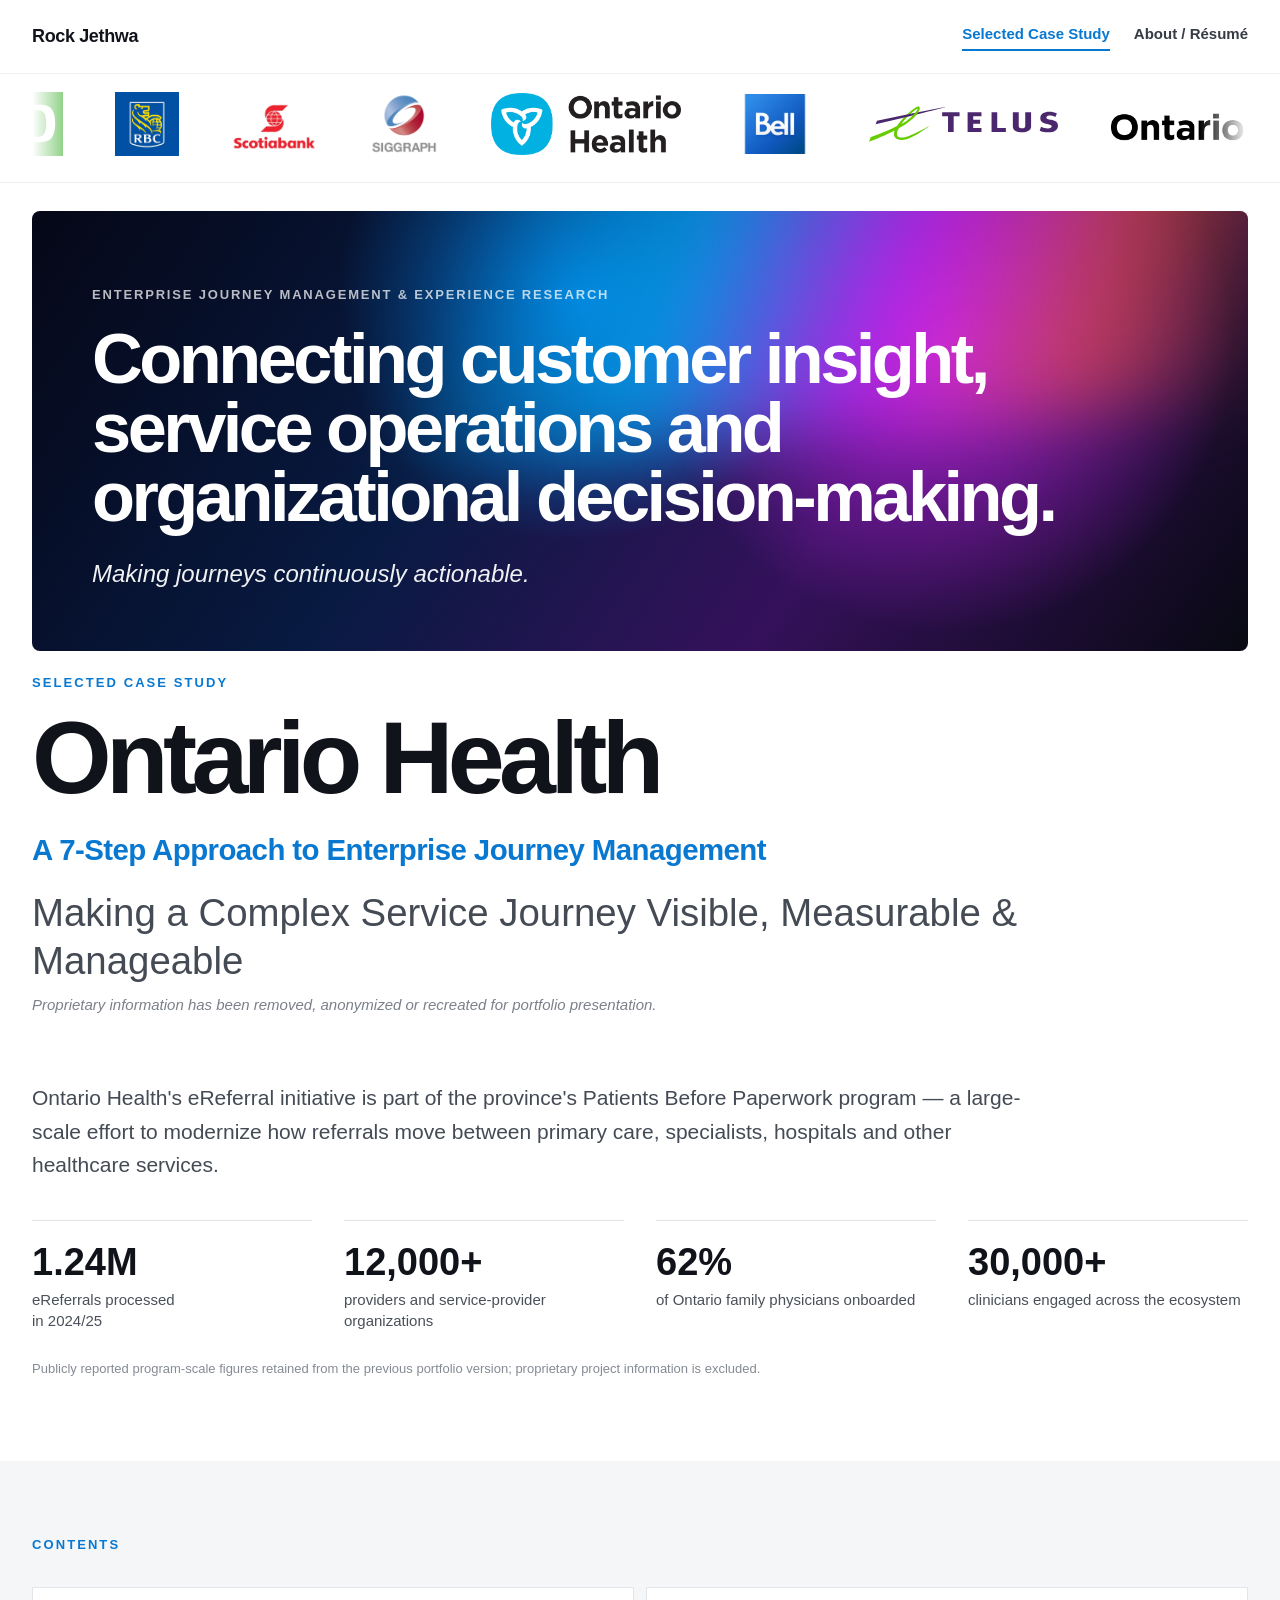
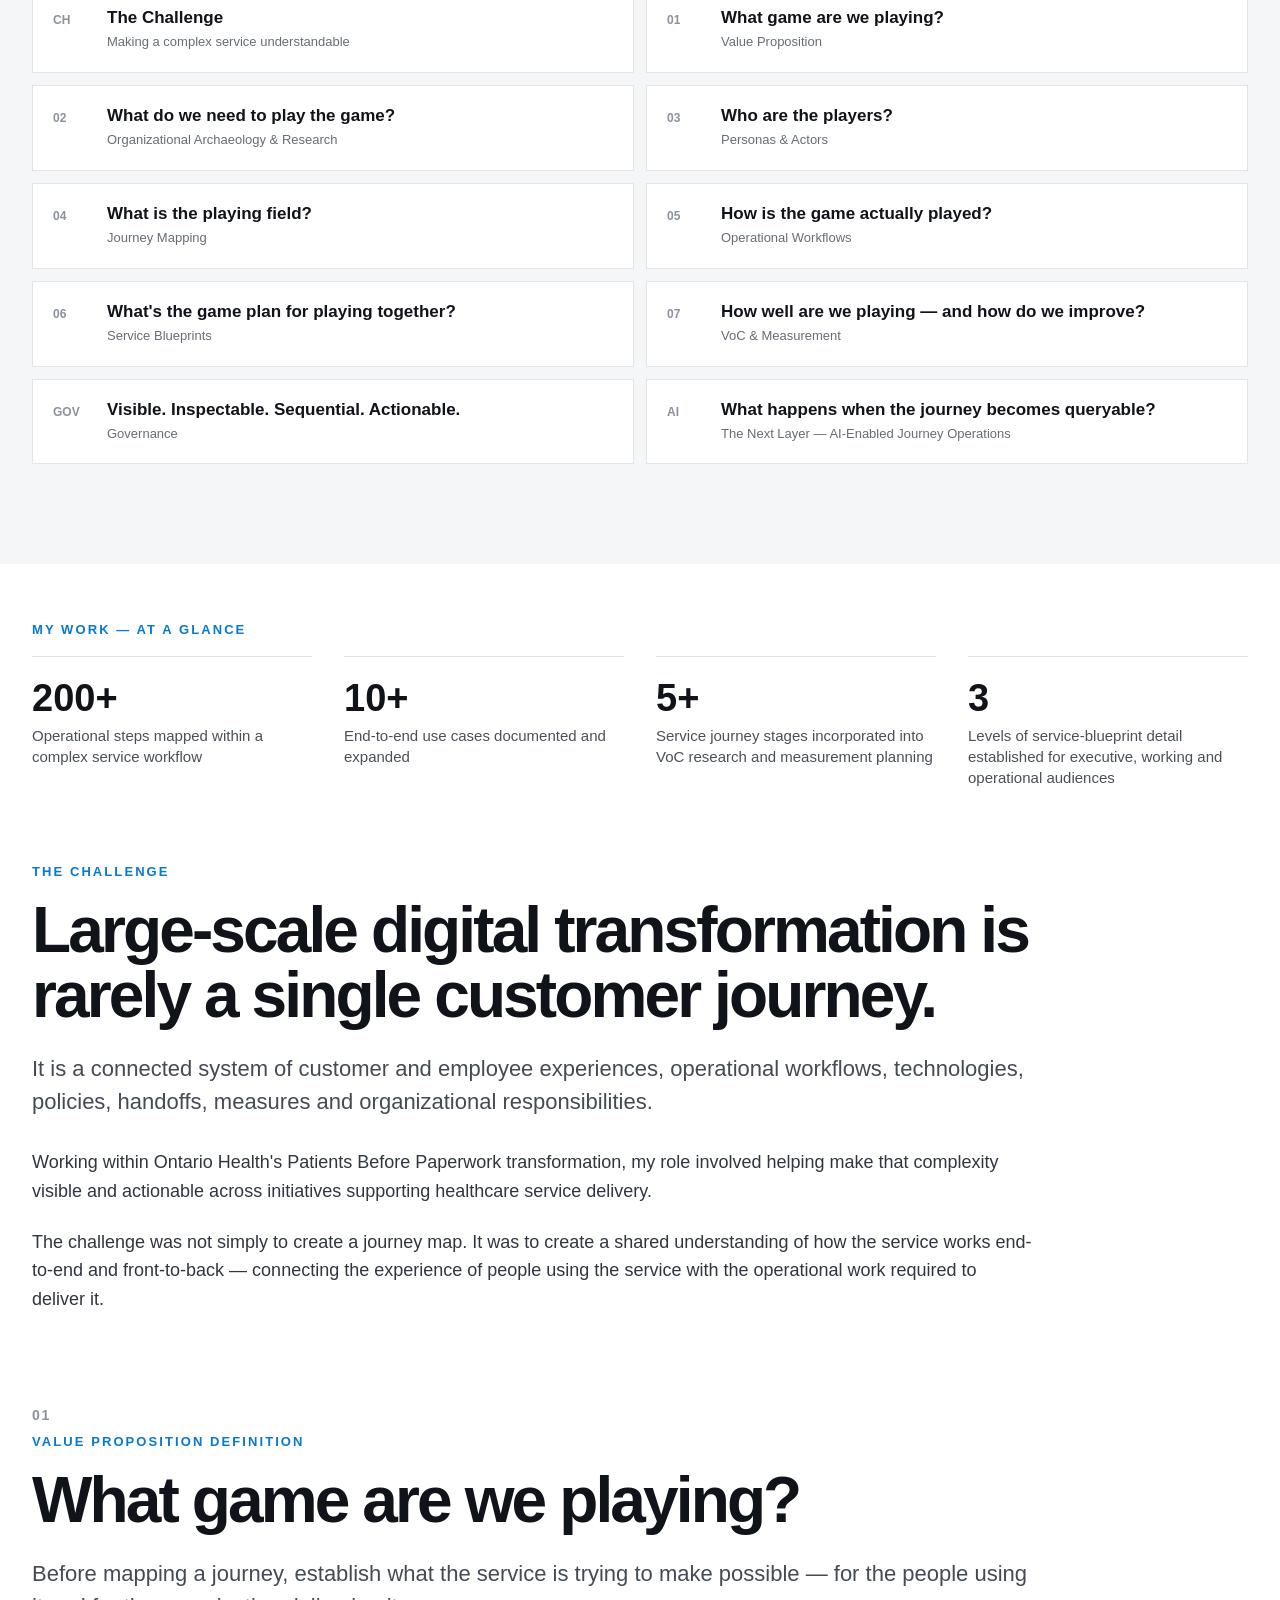
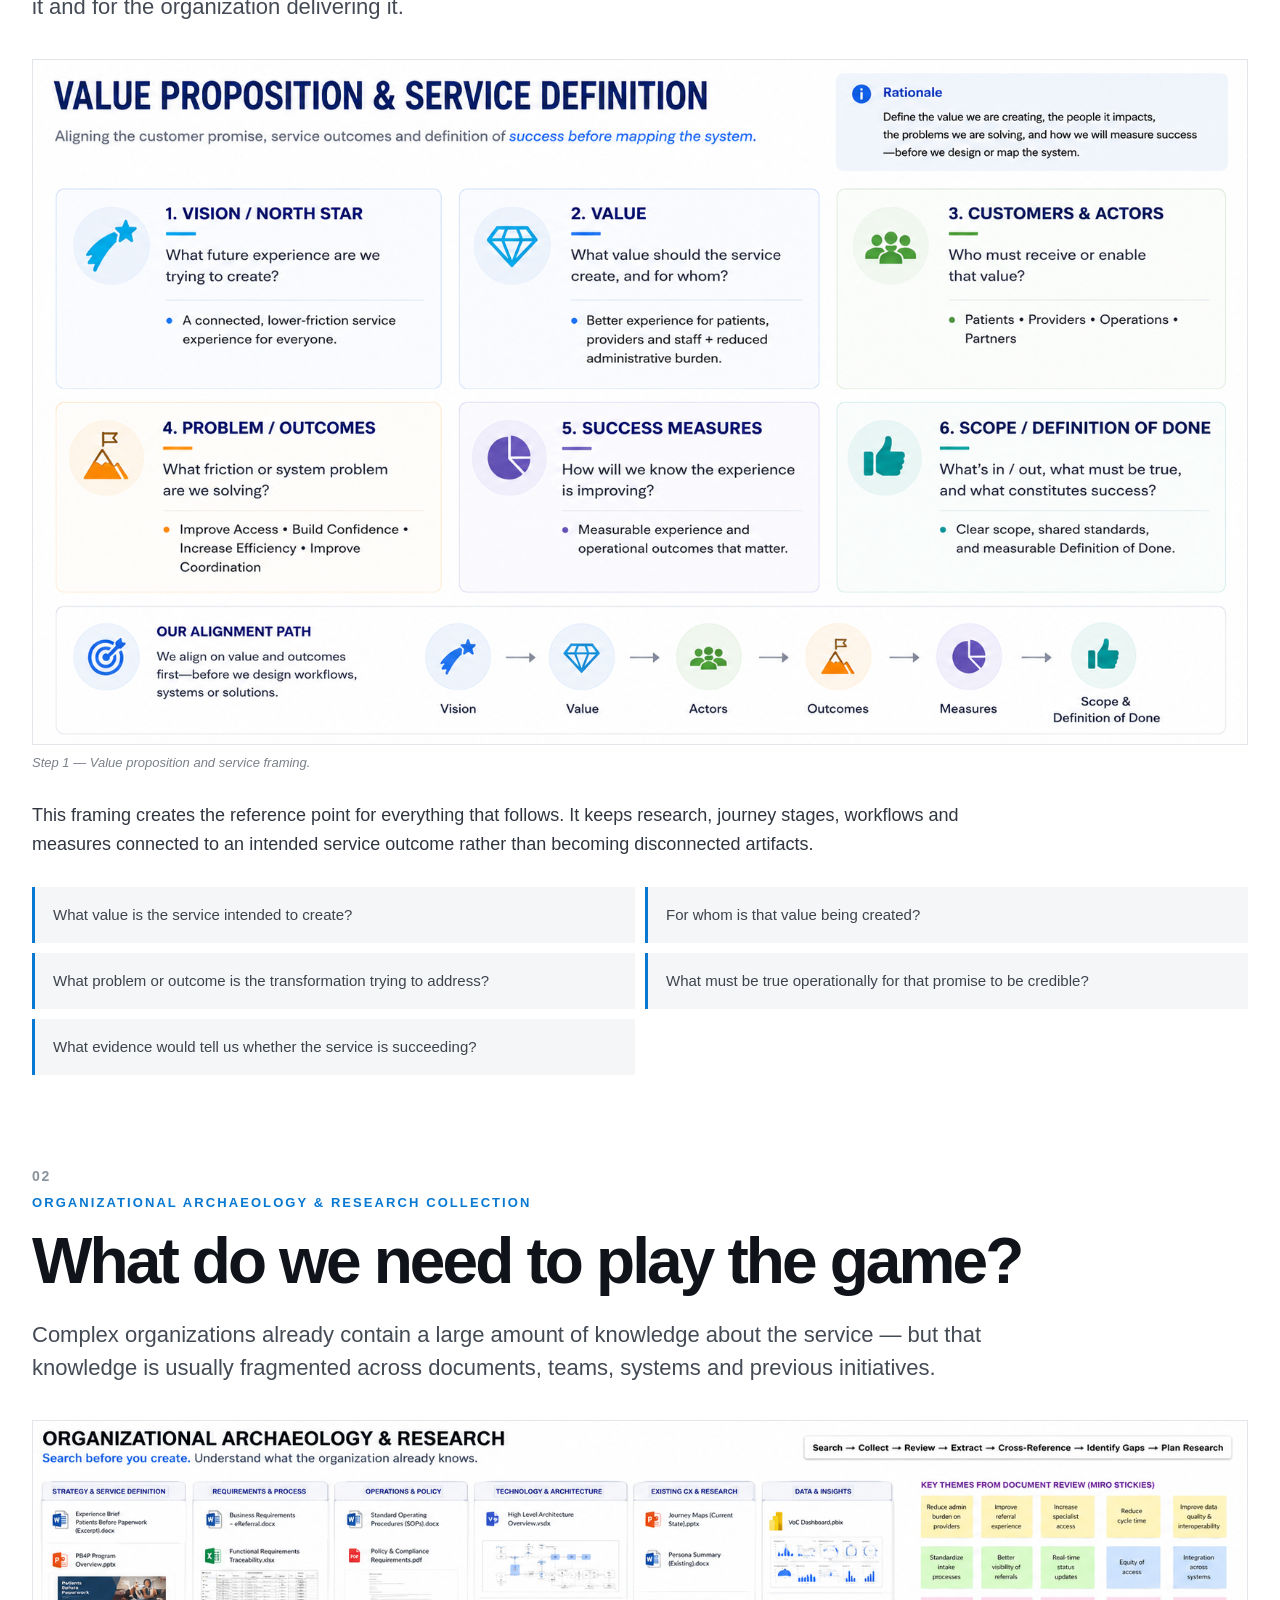
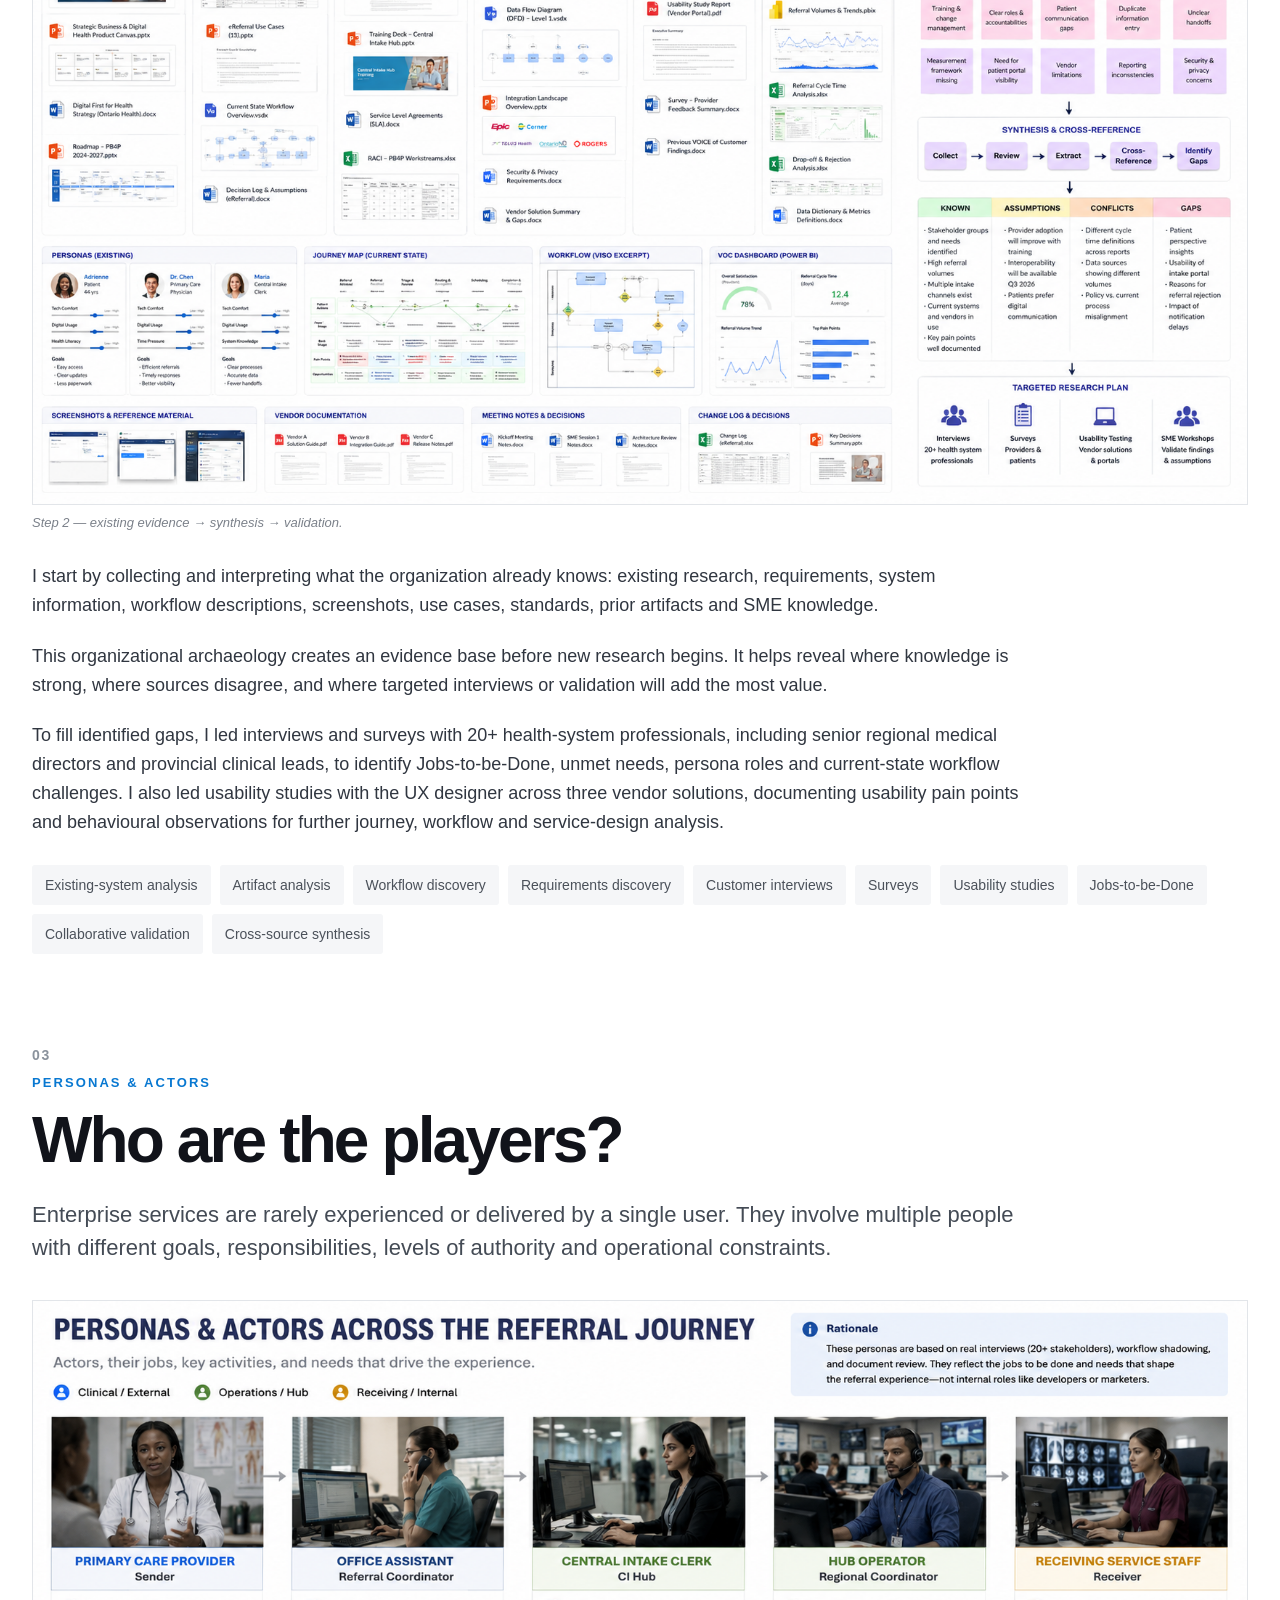
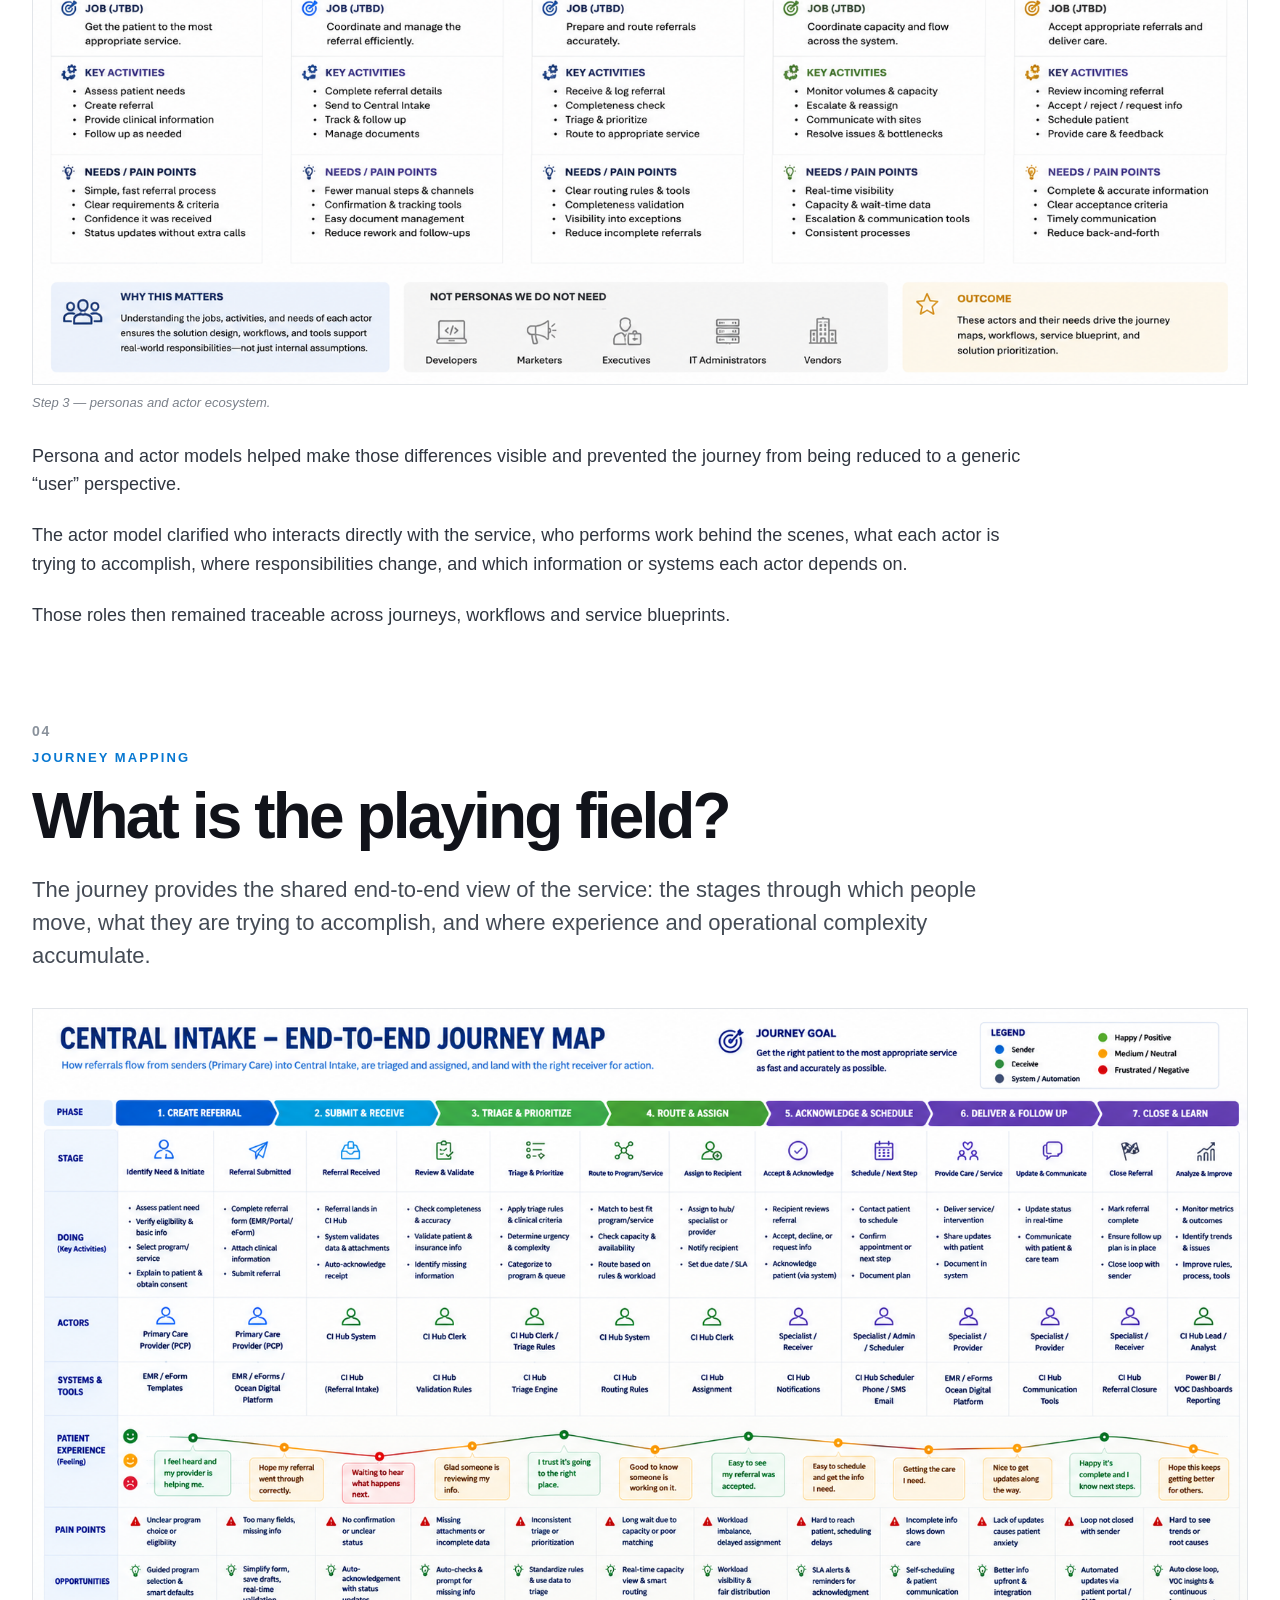
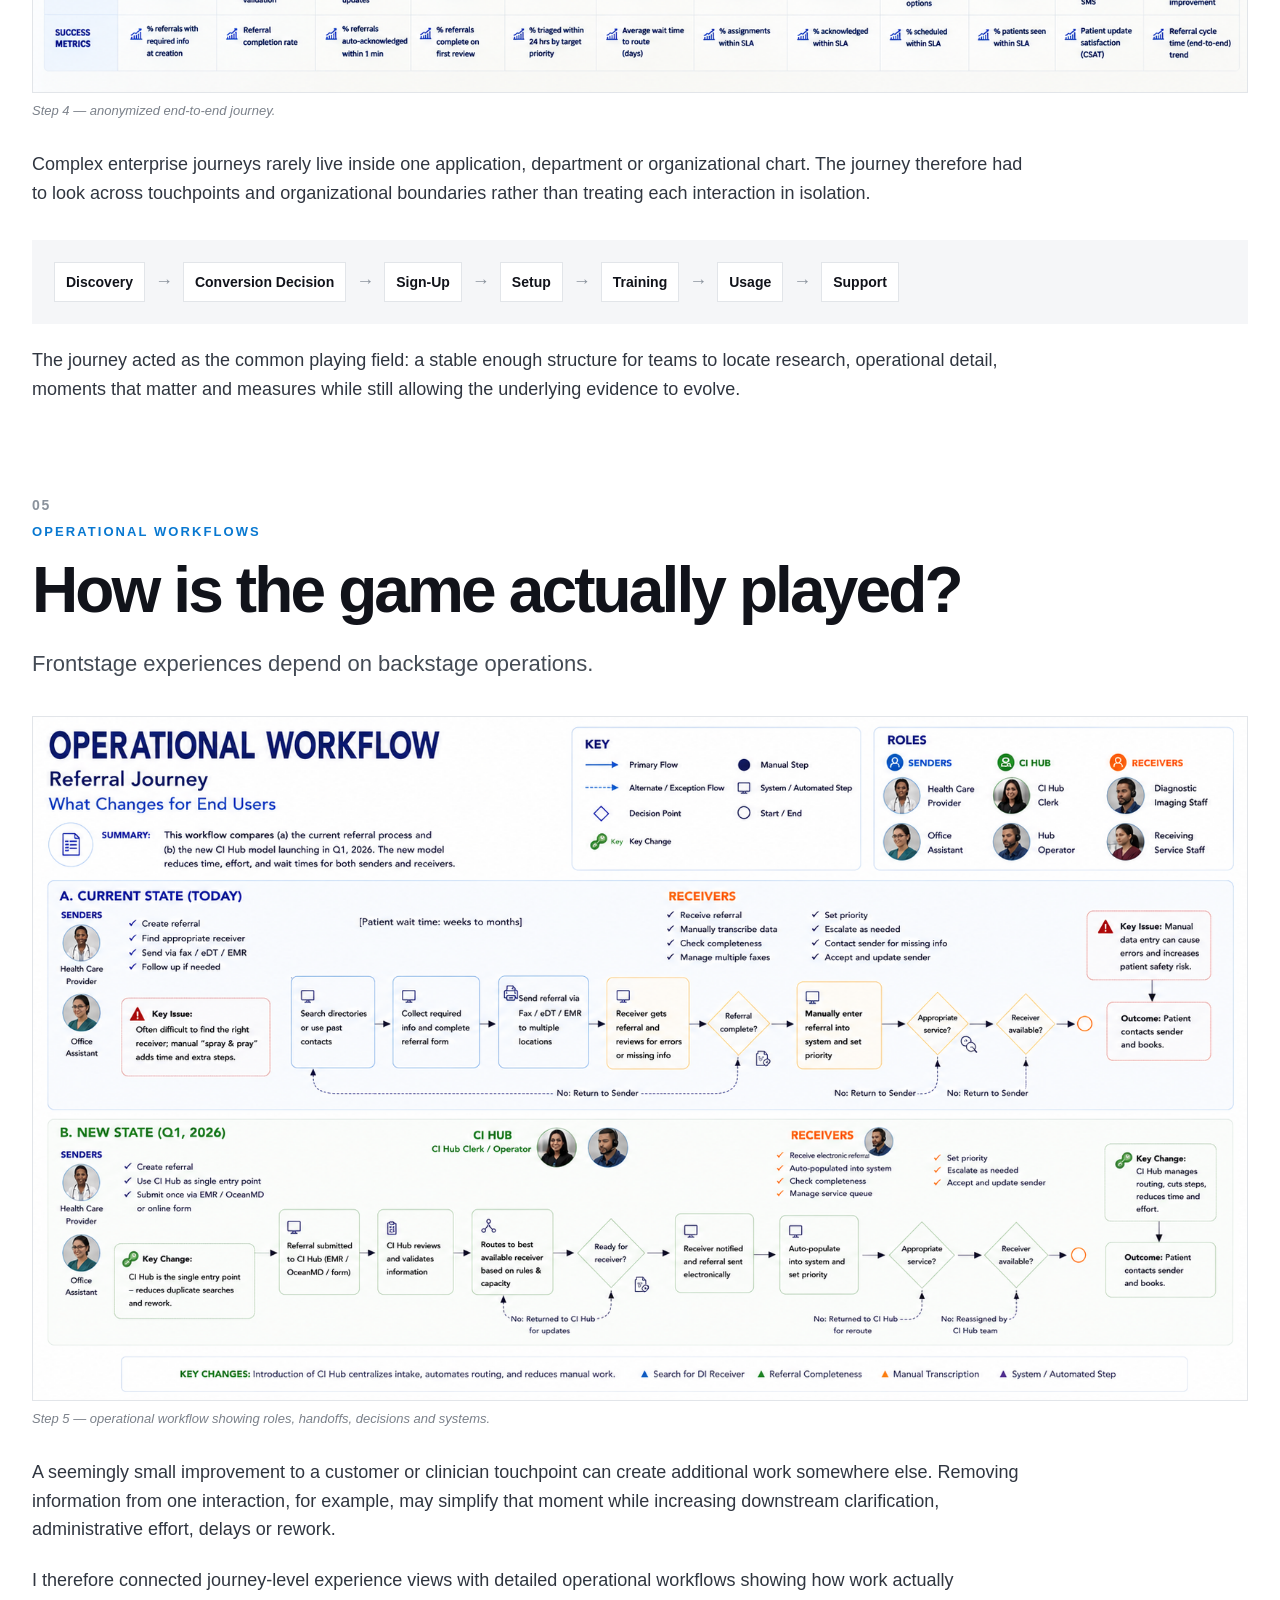
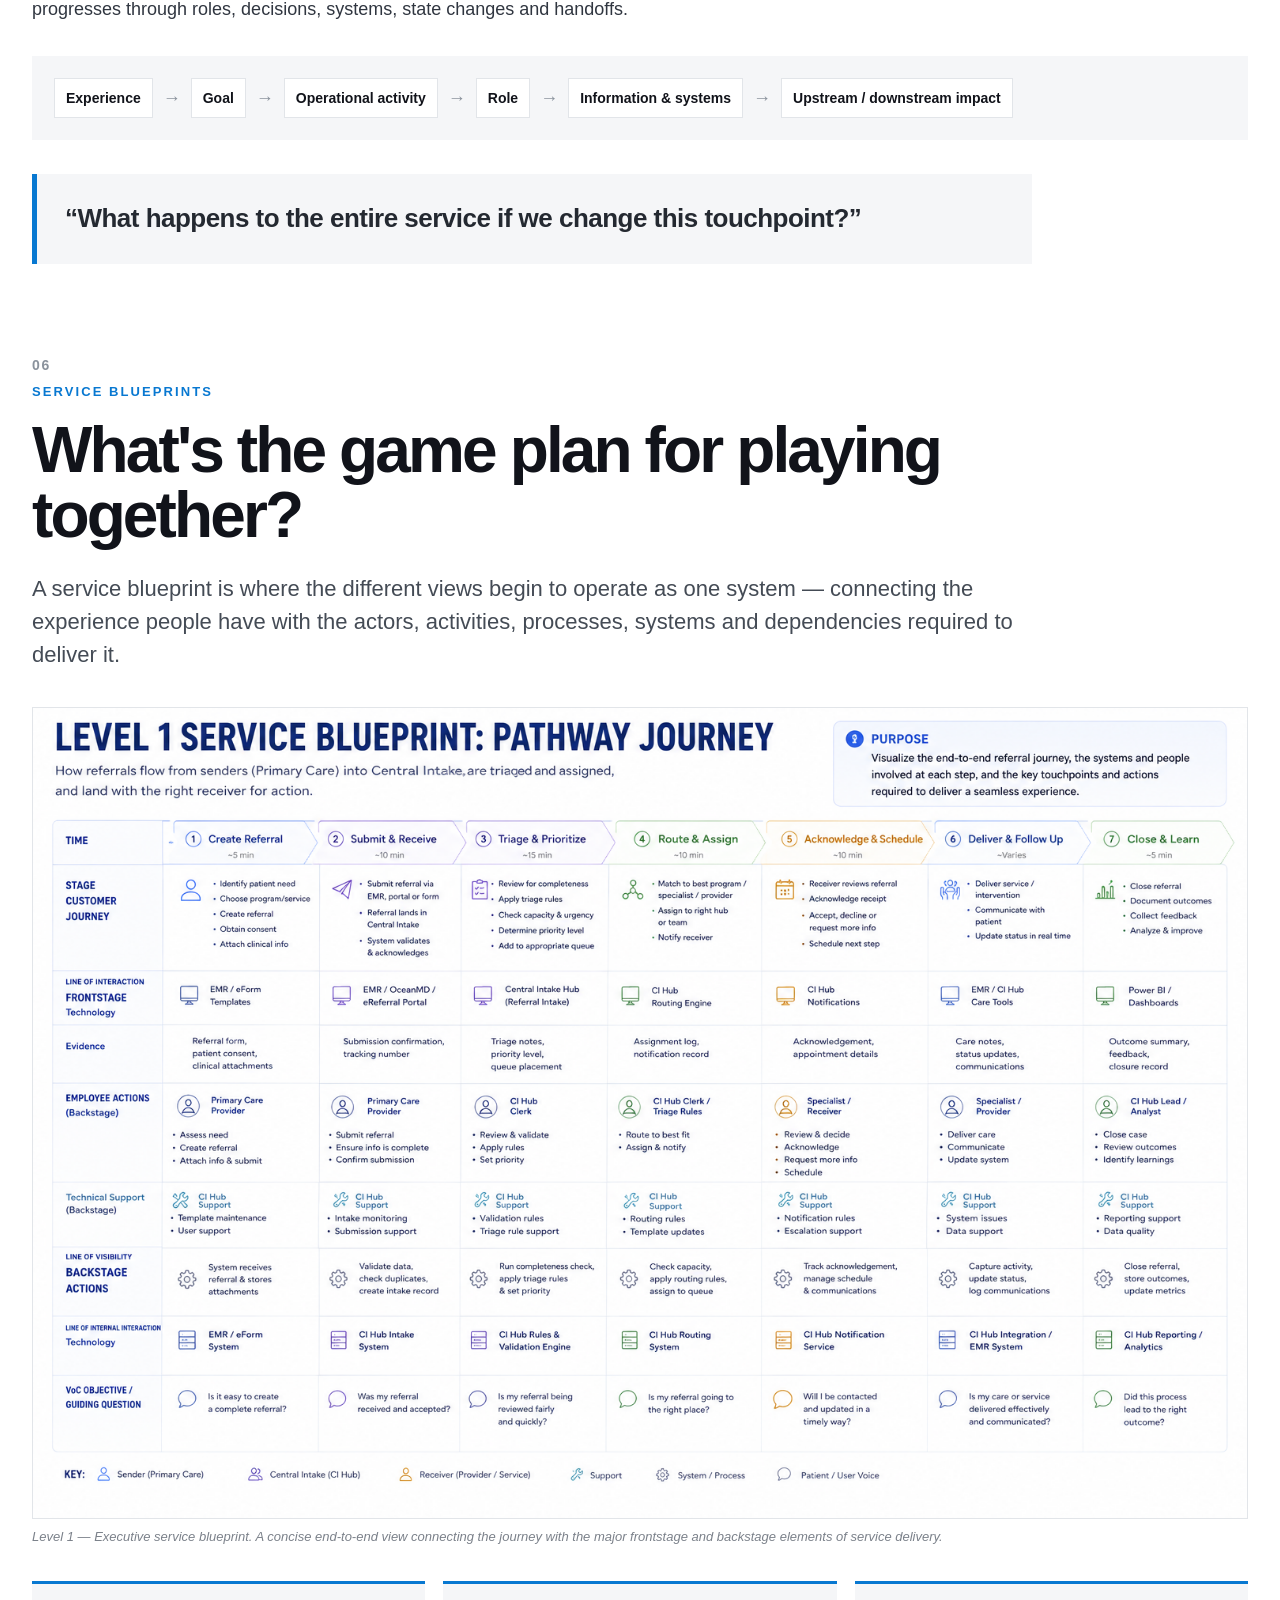
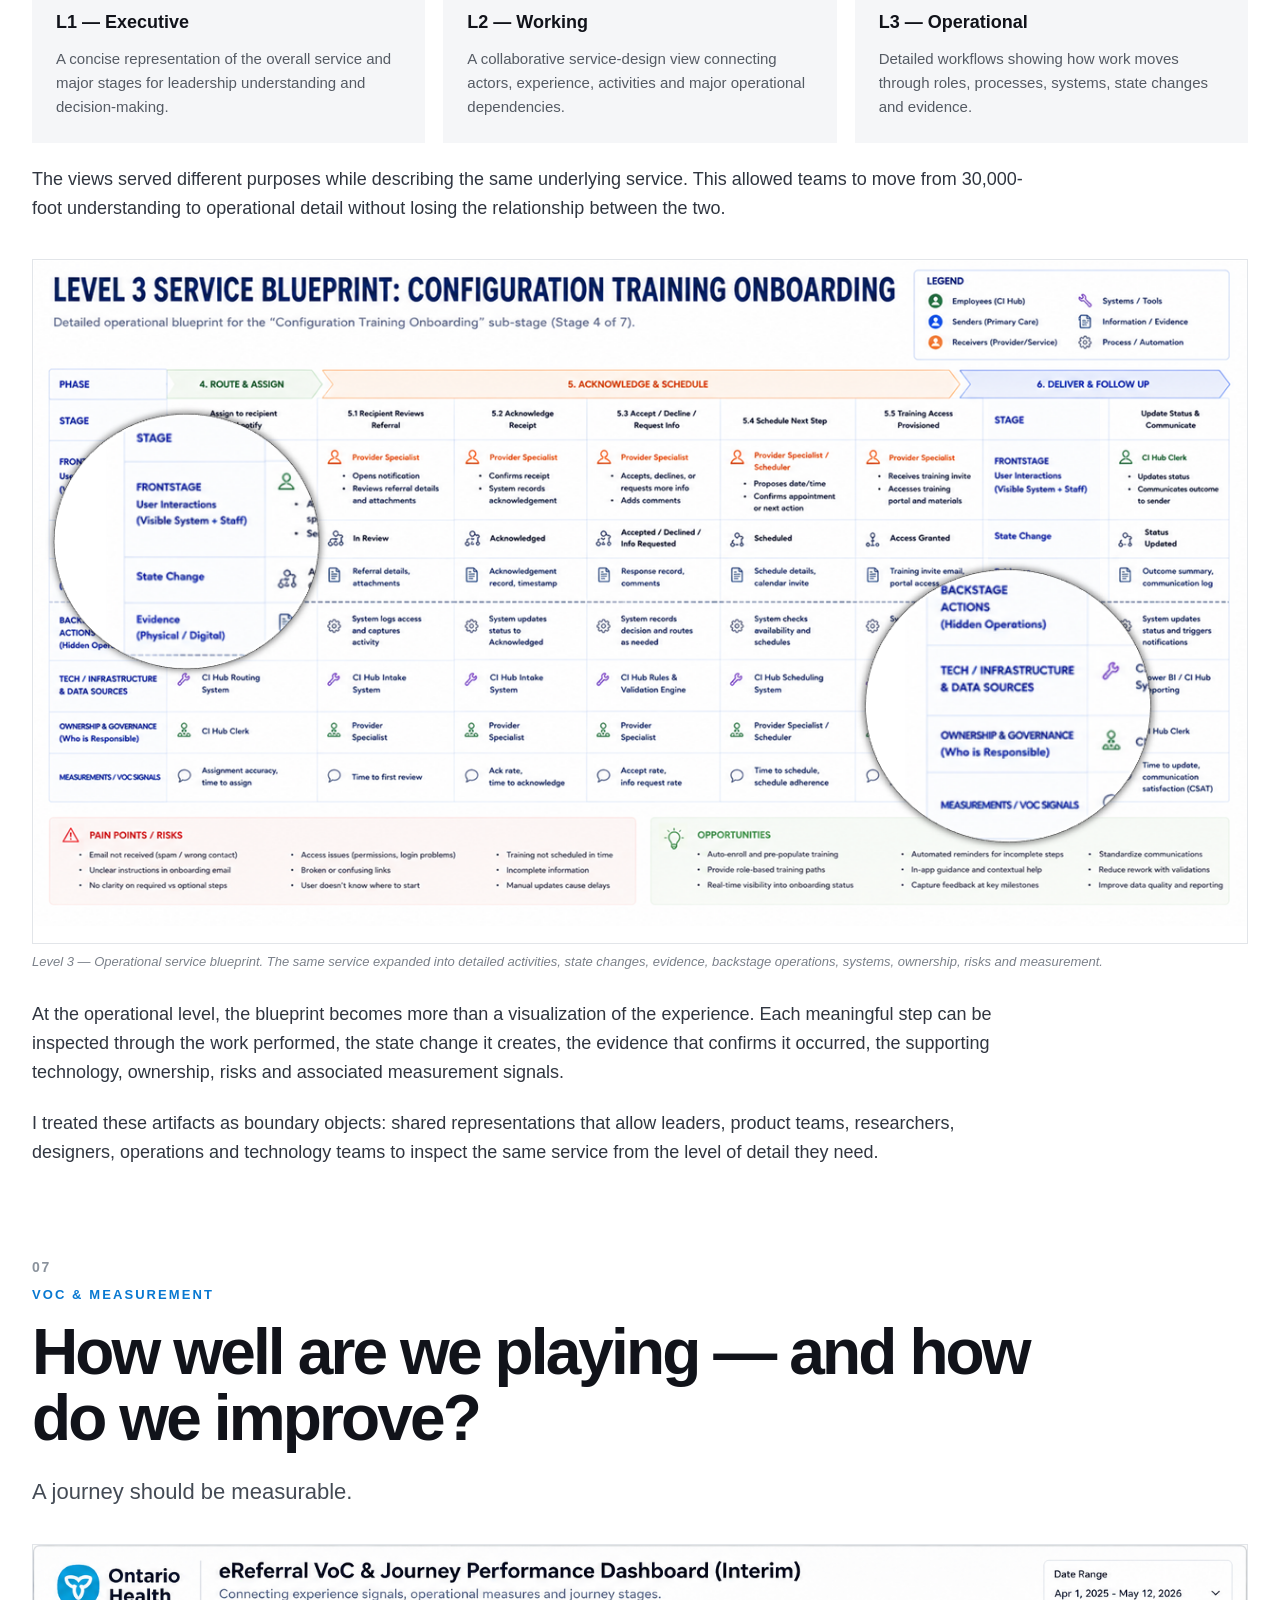
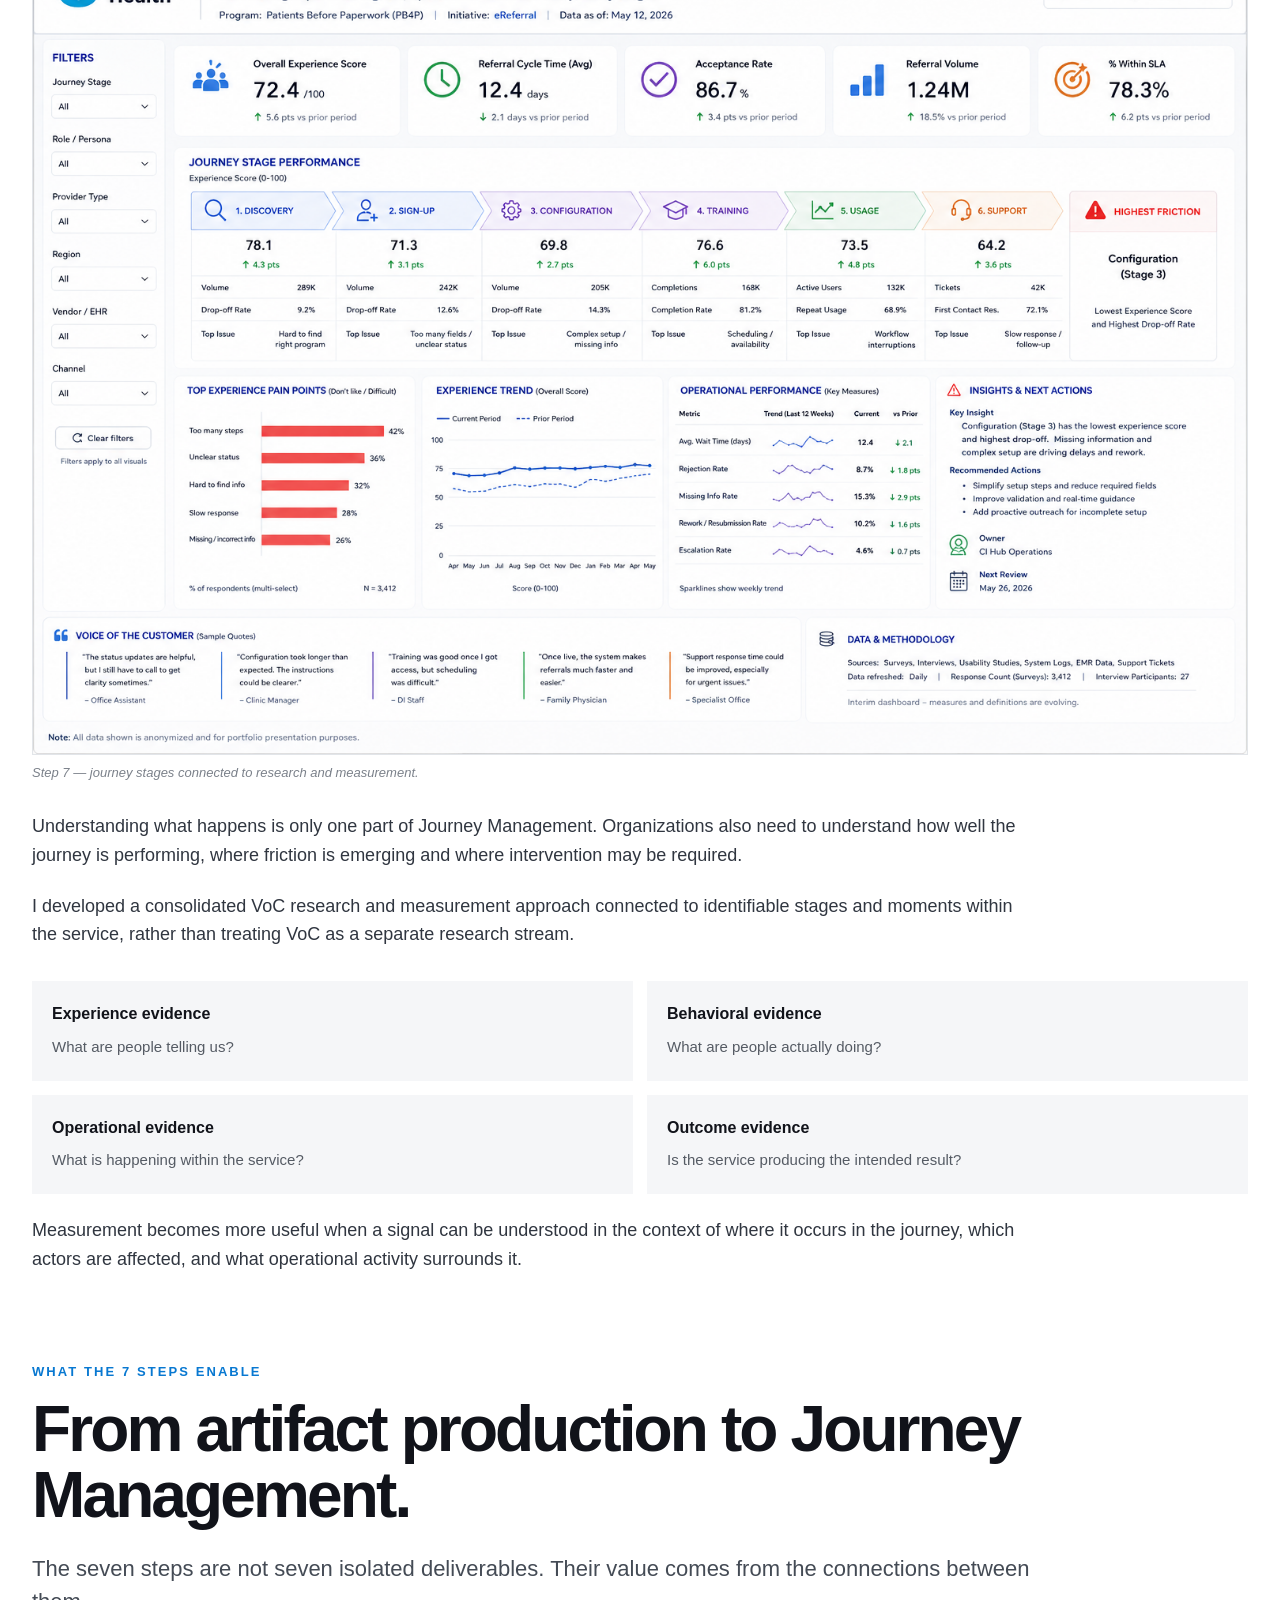
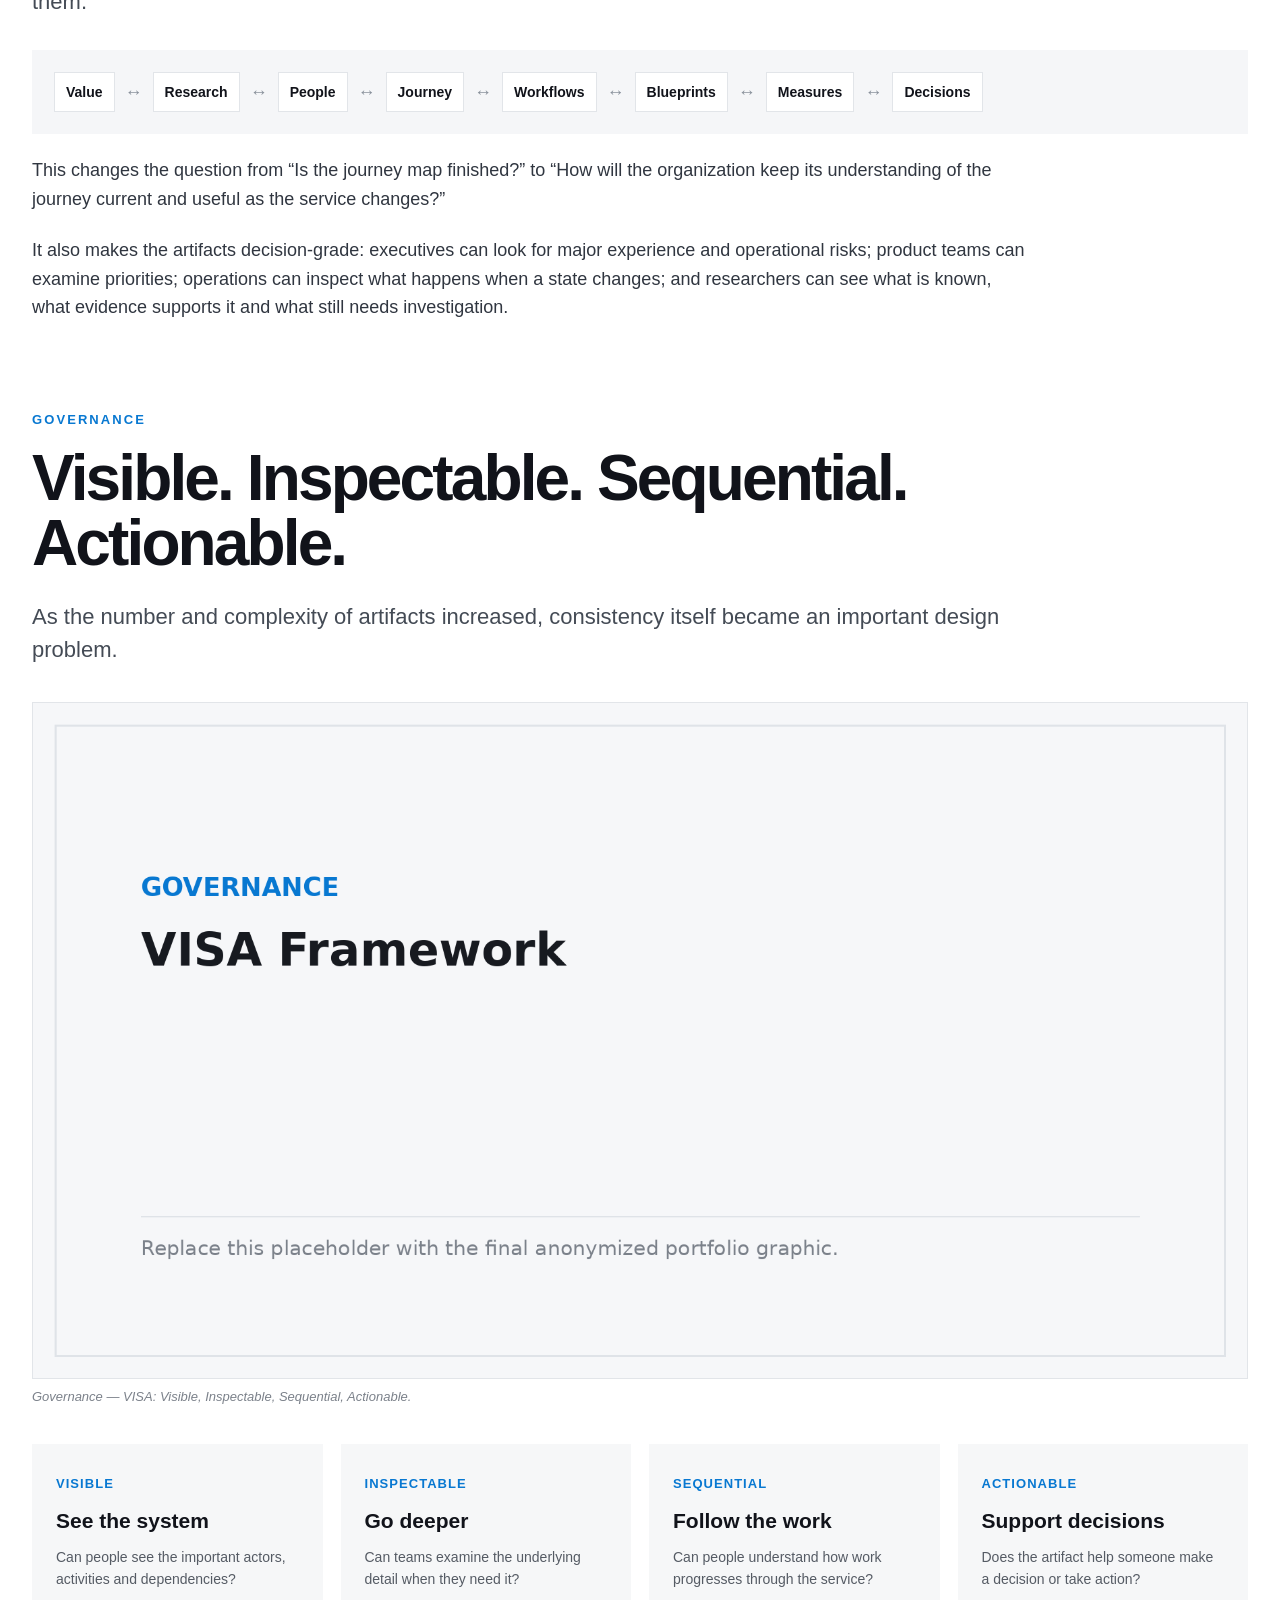
==== commit 5582435a: "Update index.html" ====
--- a/index.html
+++ b/index.html
@@ -772,7 +772,7 @@
       <figure class="case-visual">
        <img
         alt="VoC and journey measurement framework"
-        src="images/step-07-voc-measurement.png"
+        src="images/step-07-voc-journey-performance-dashboard.png"
        />
        <figcaption>
         Step 7 &mdash; journey stages connected to research and measurement.
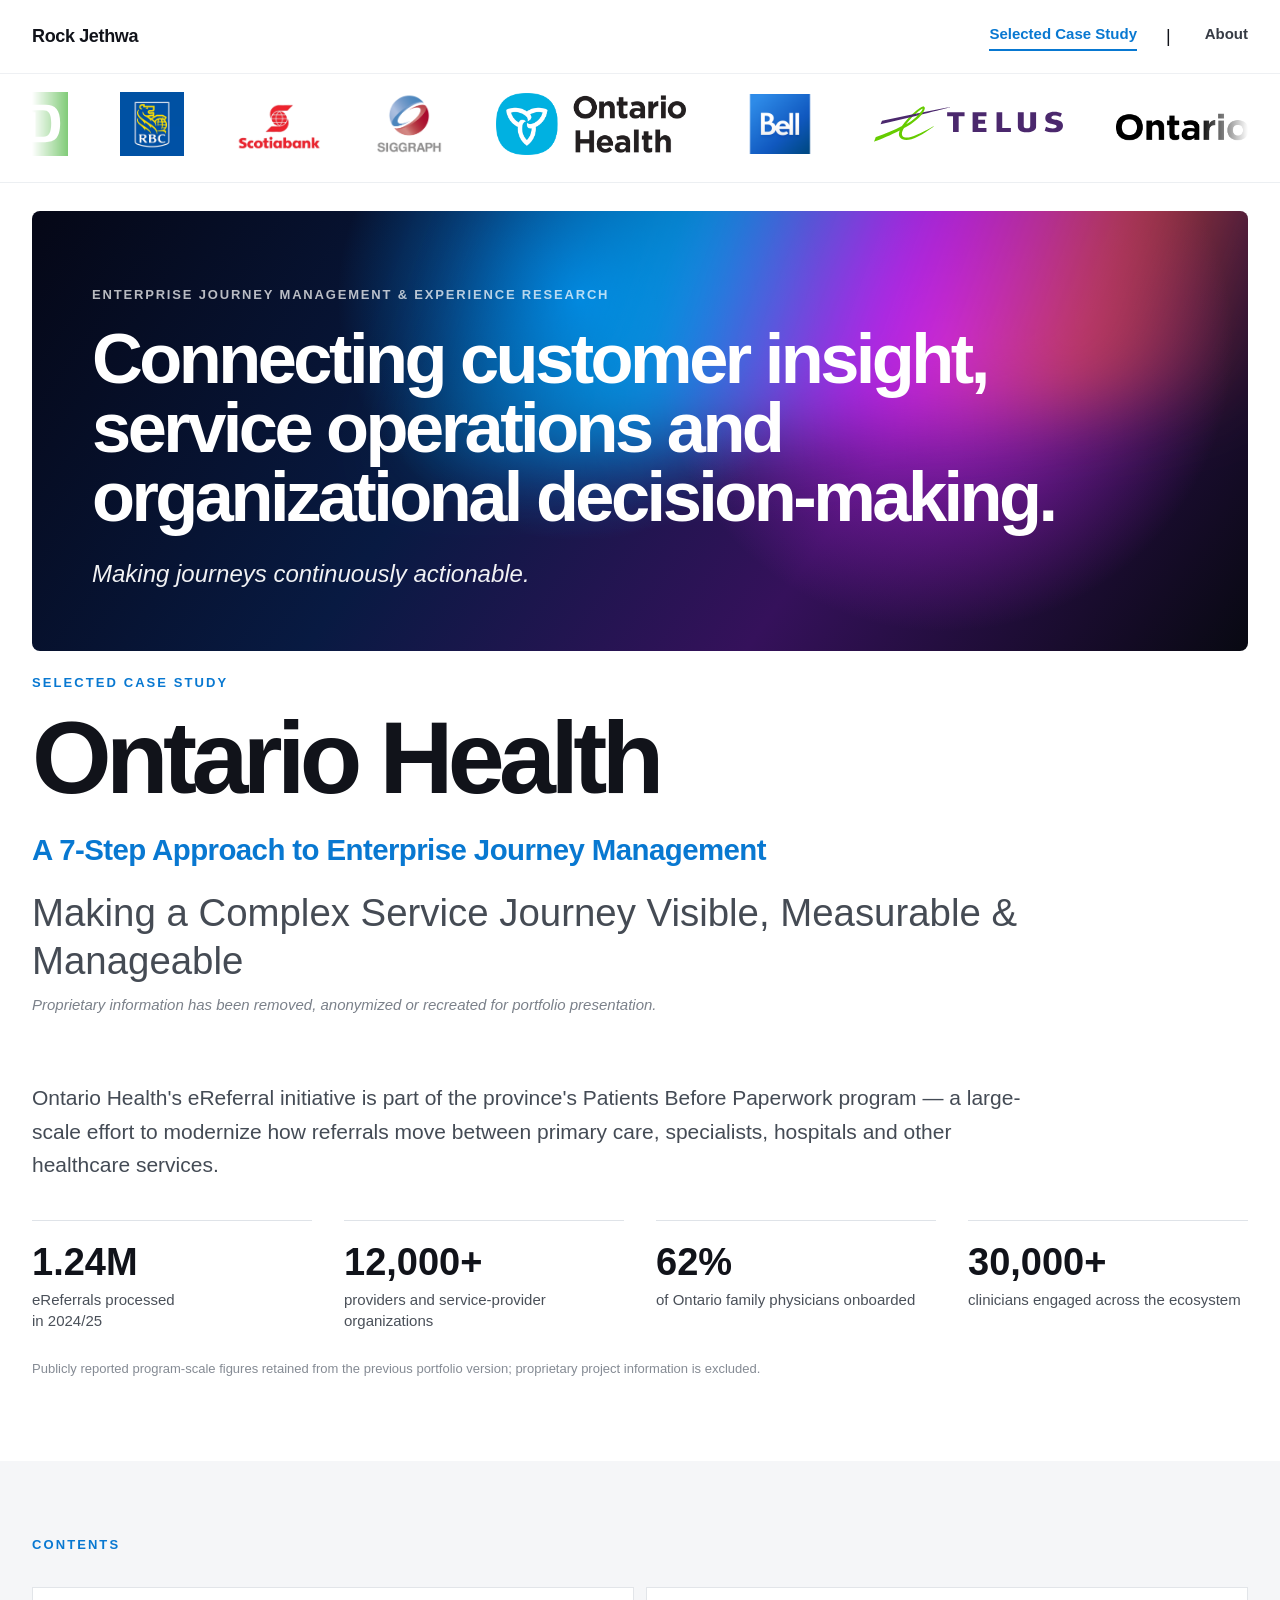
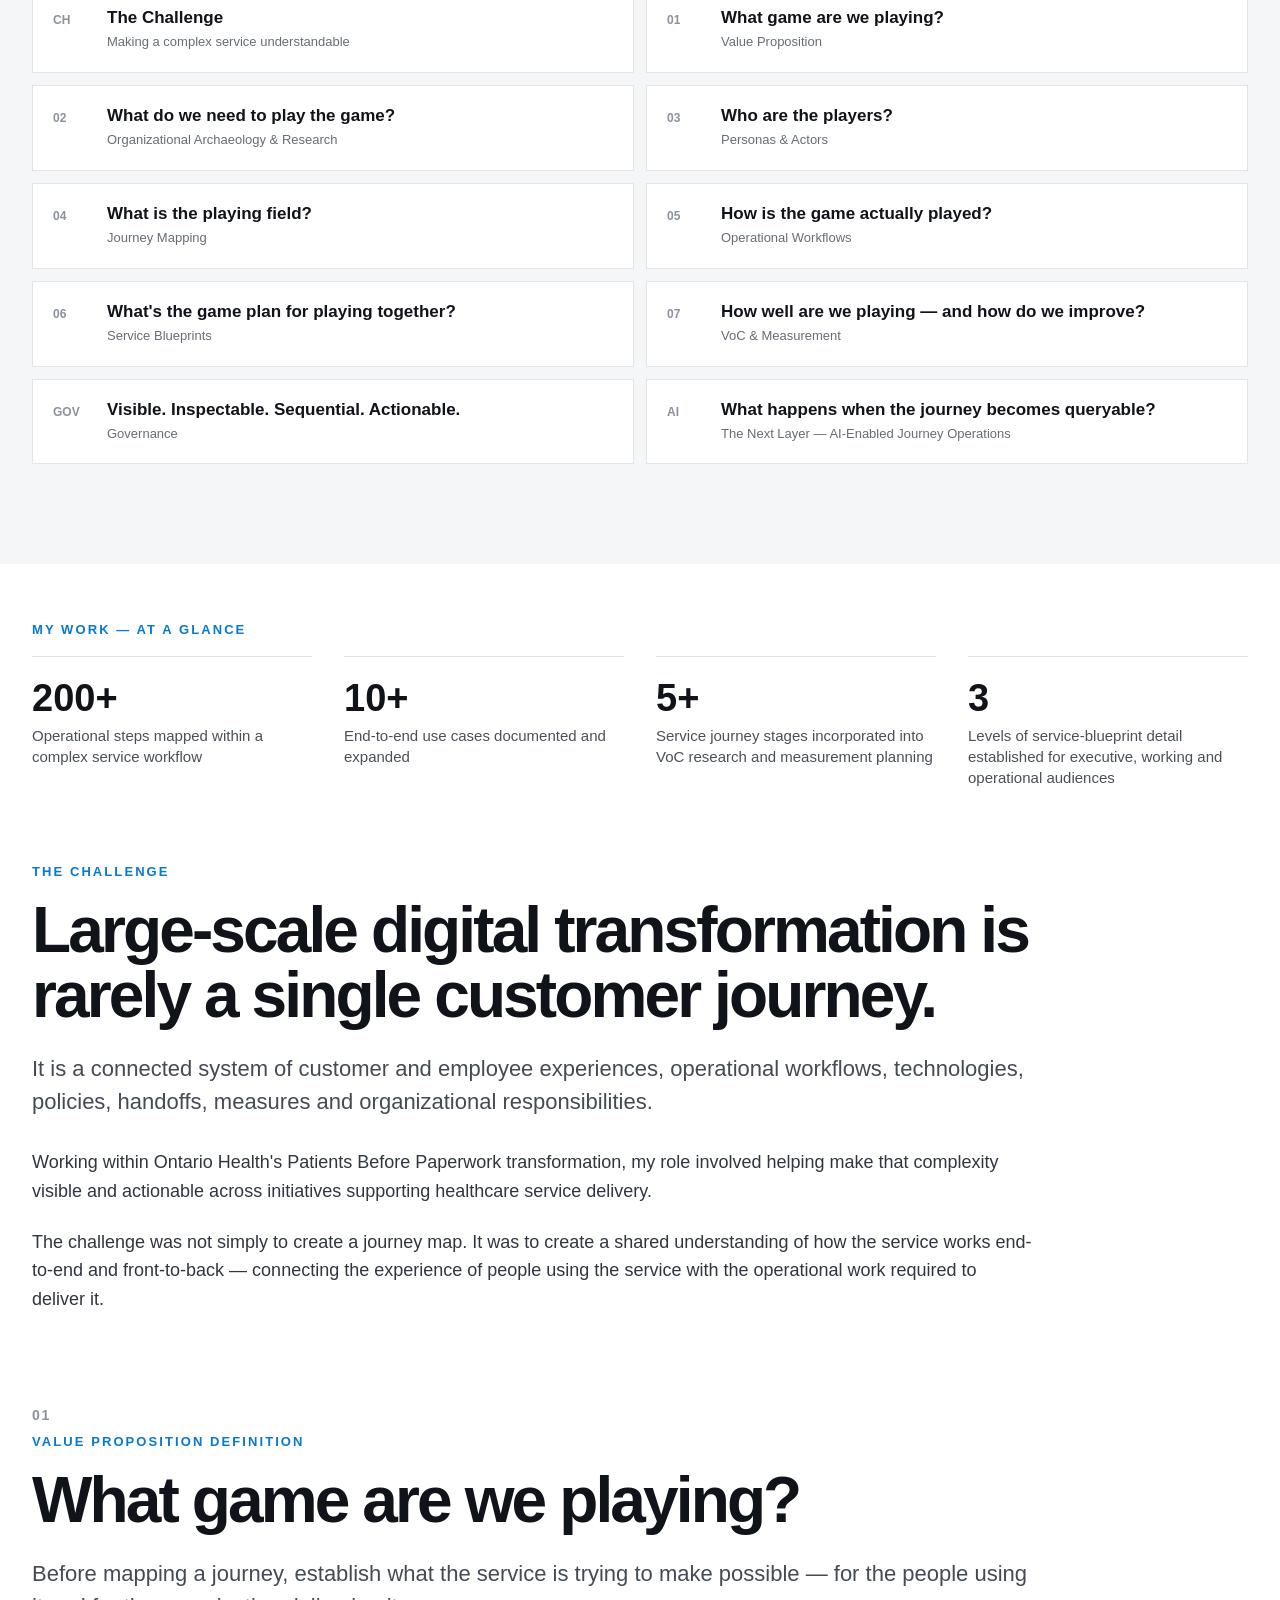
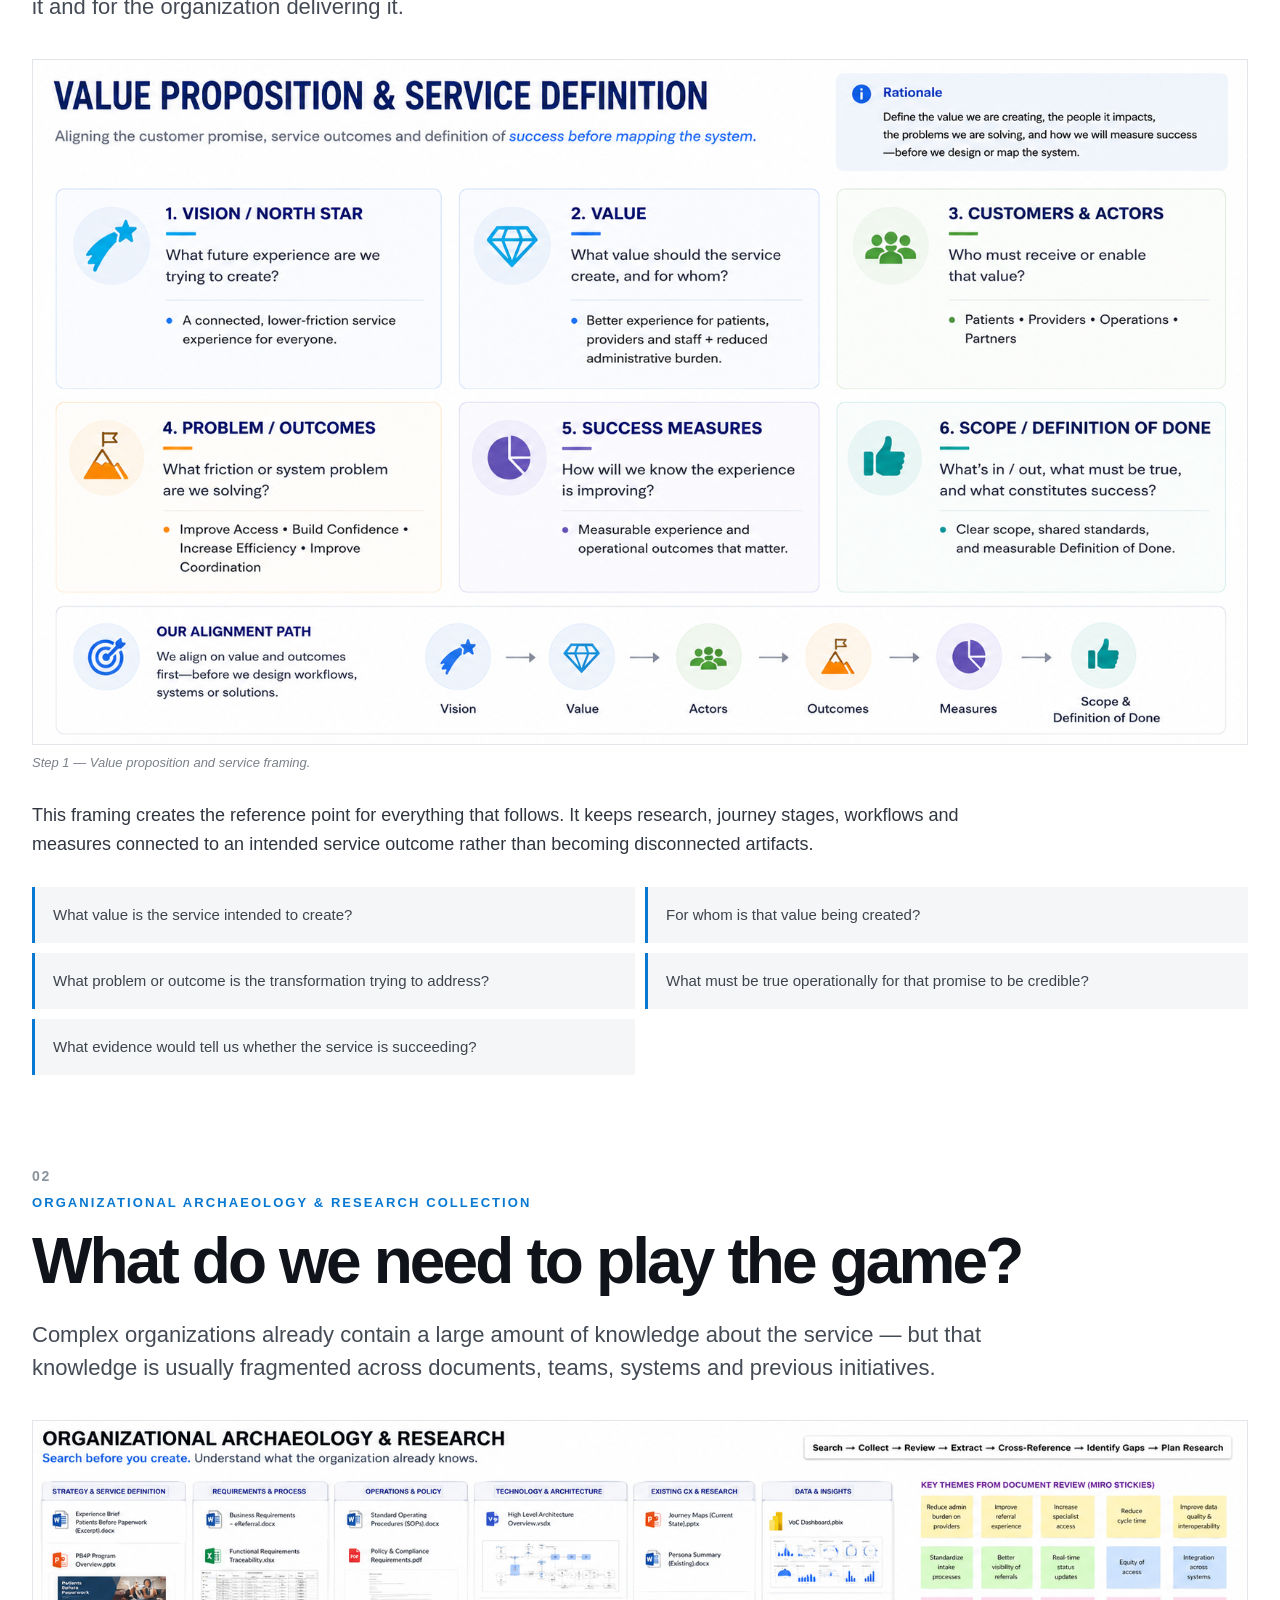
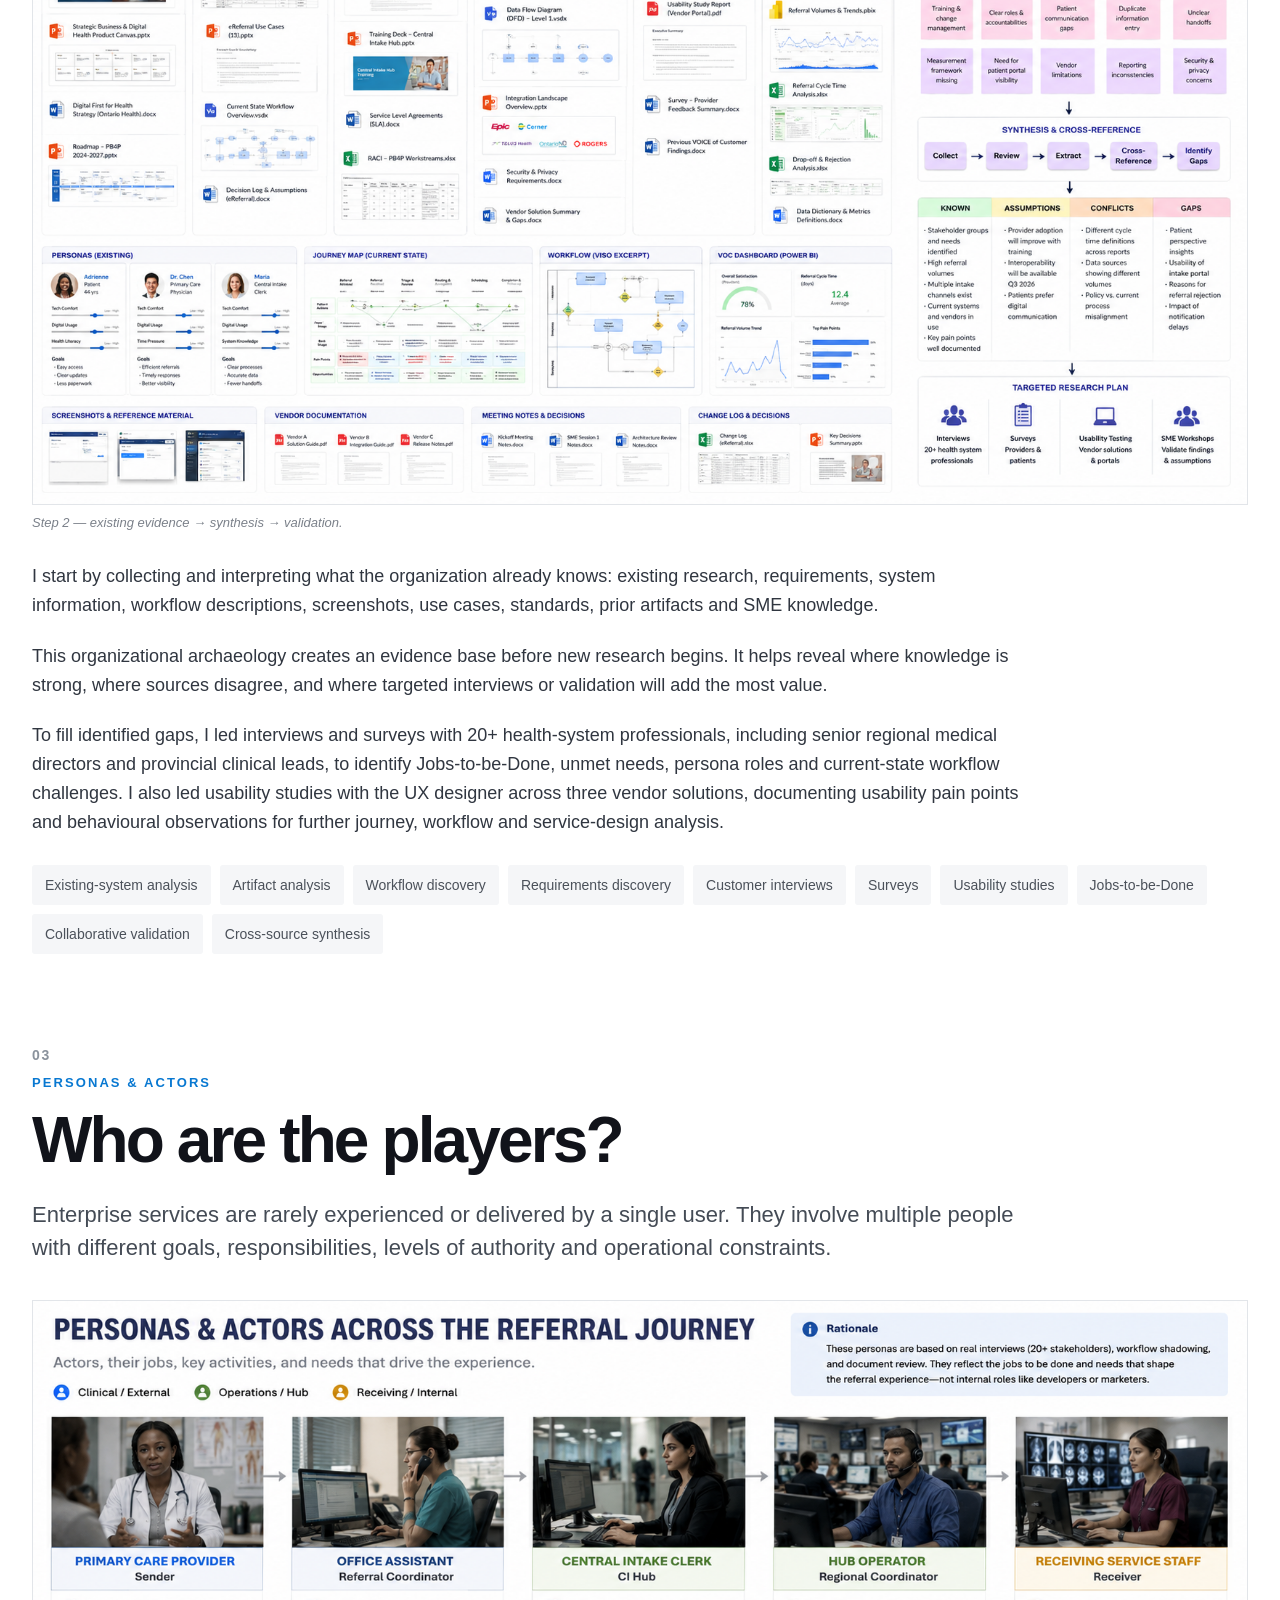
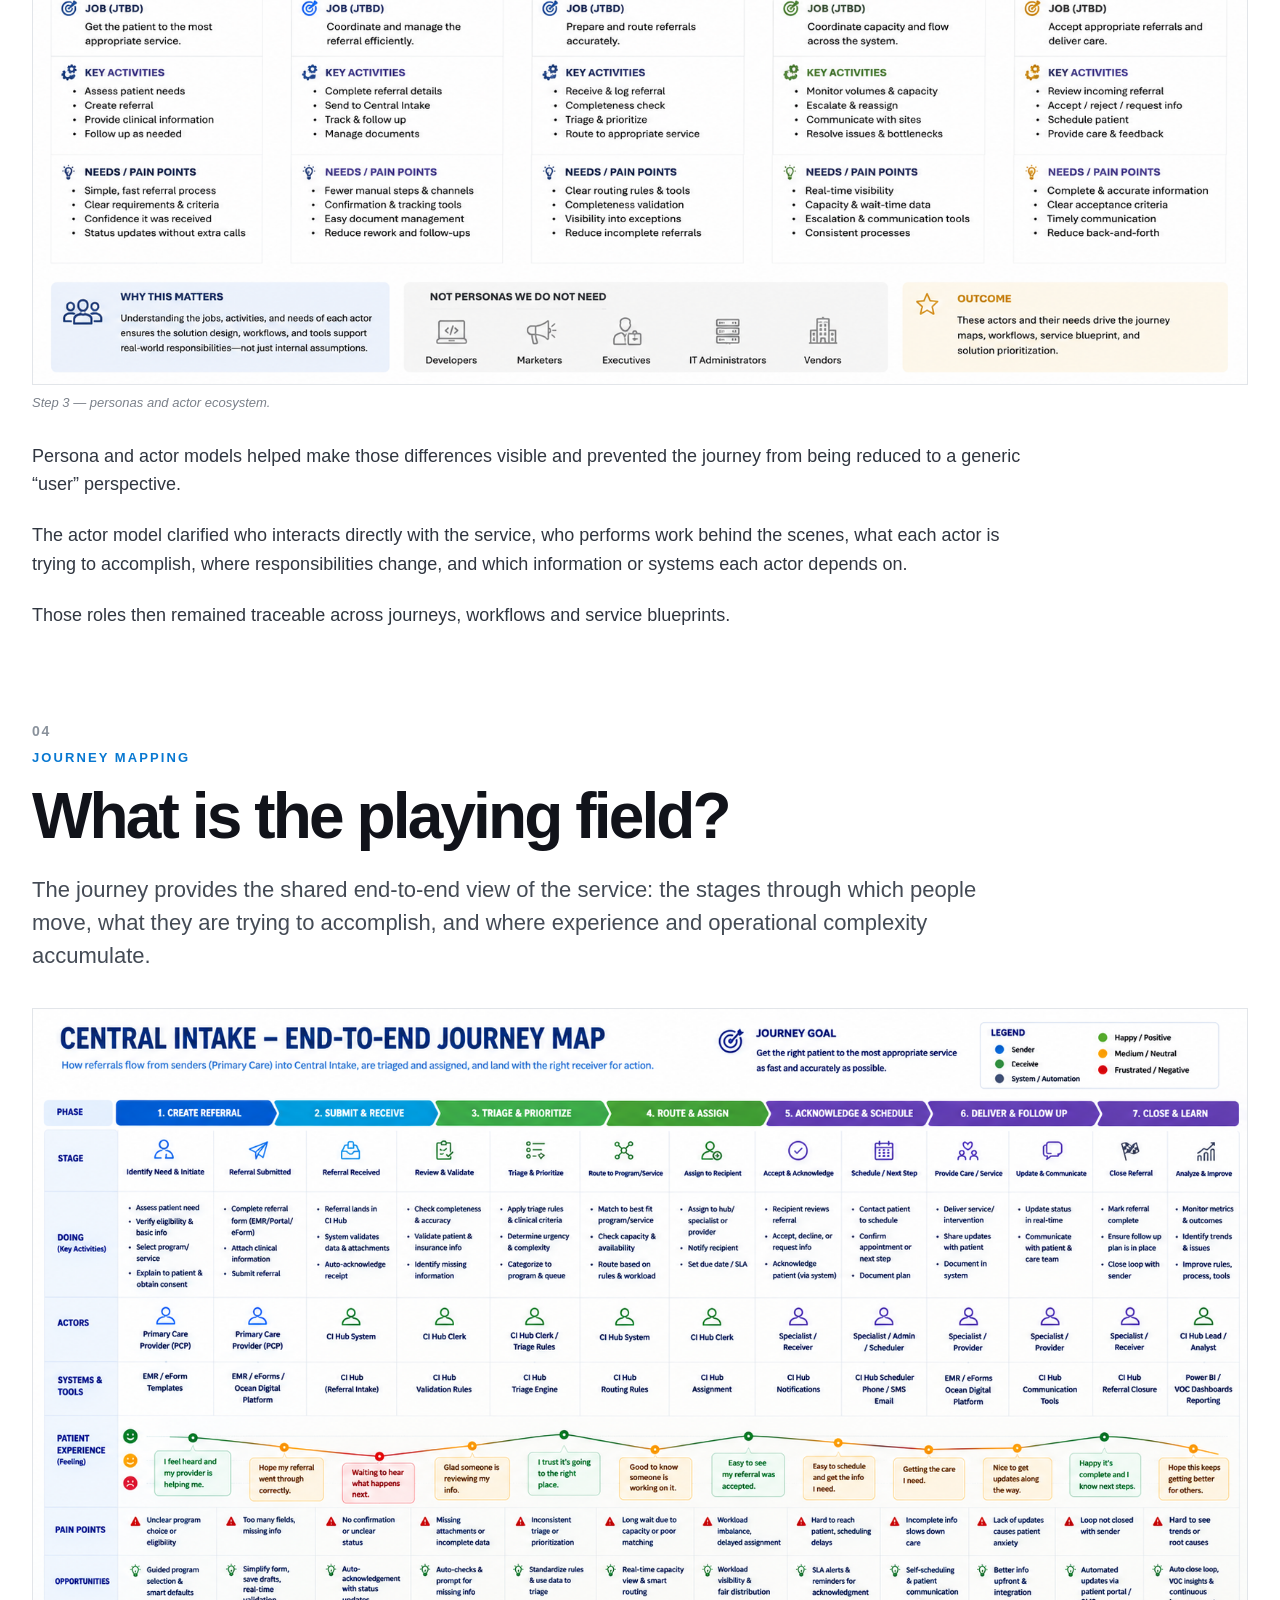
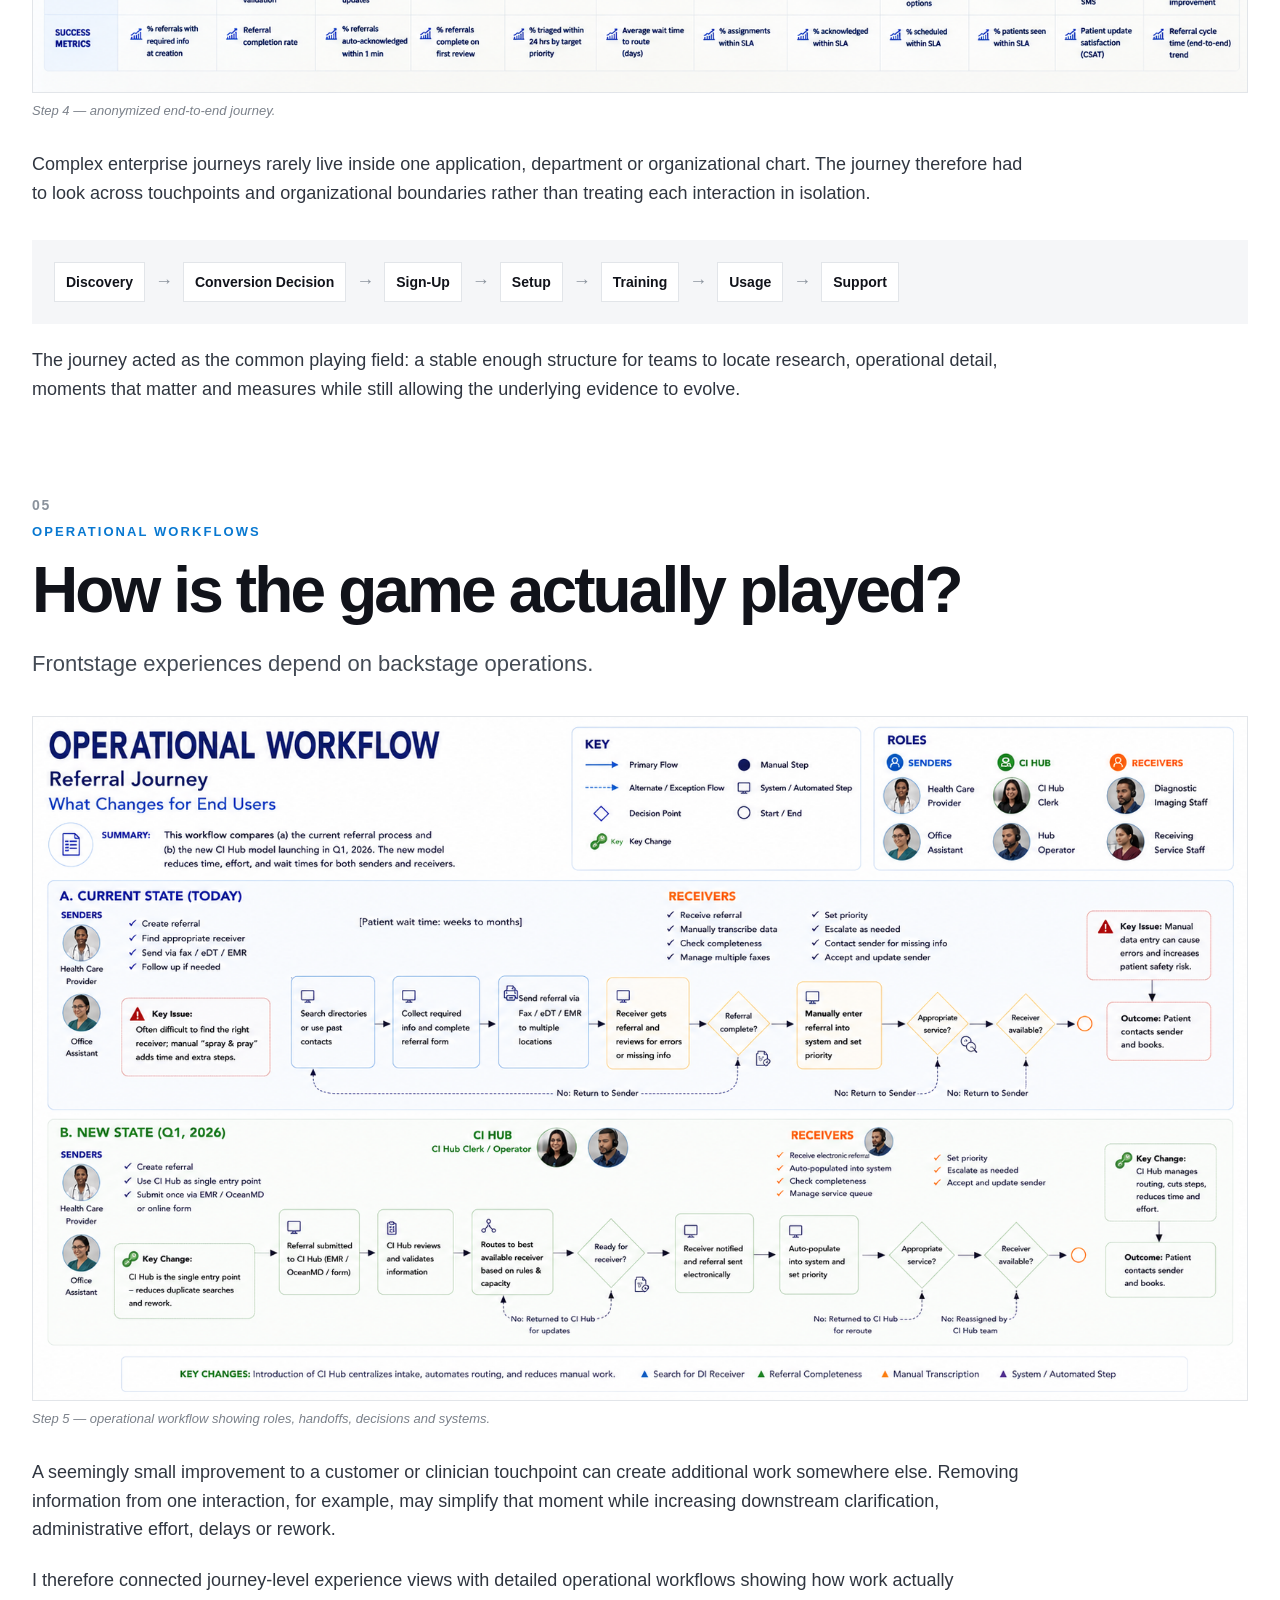
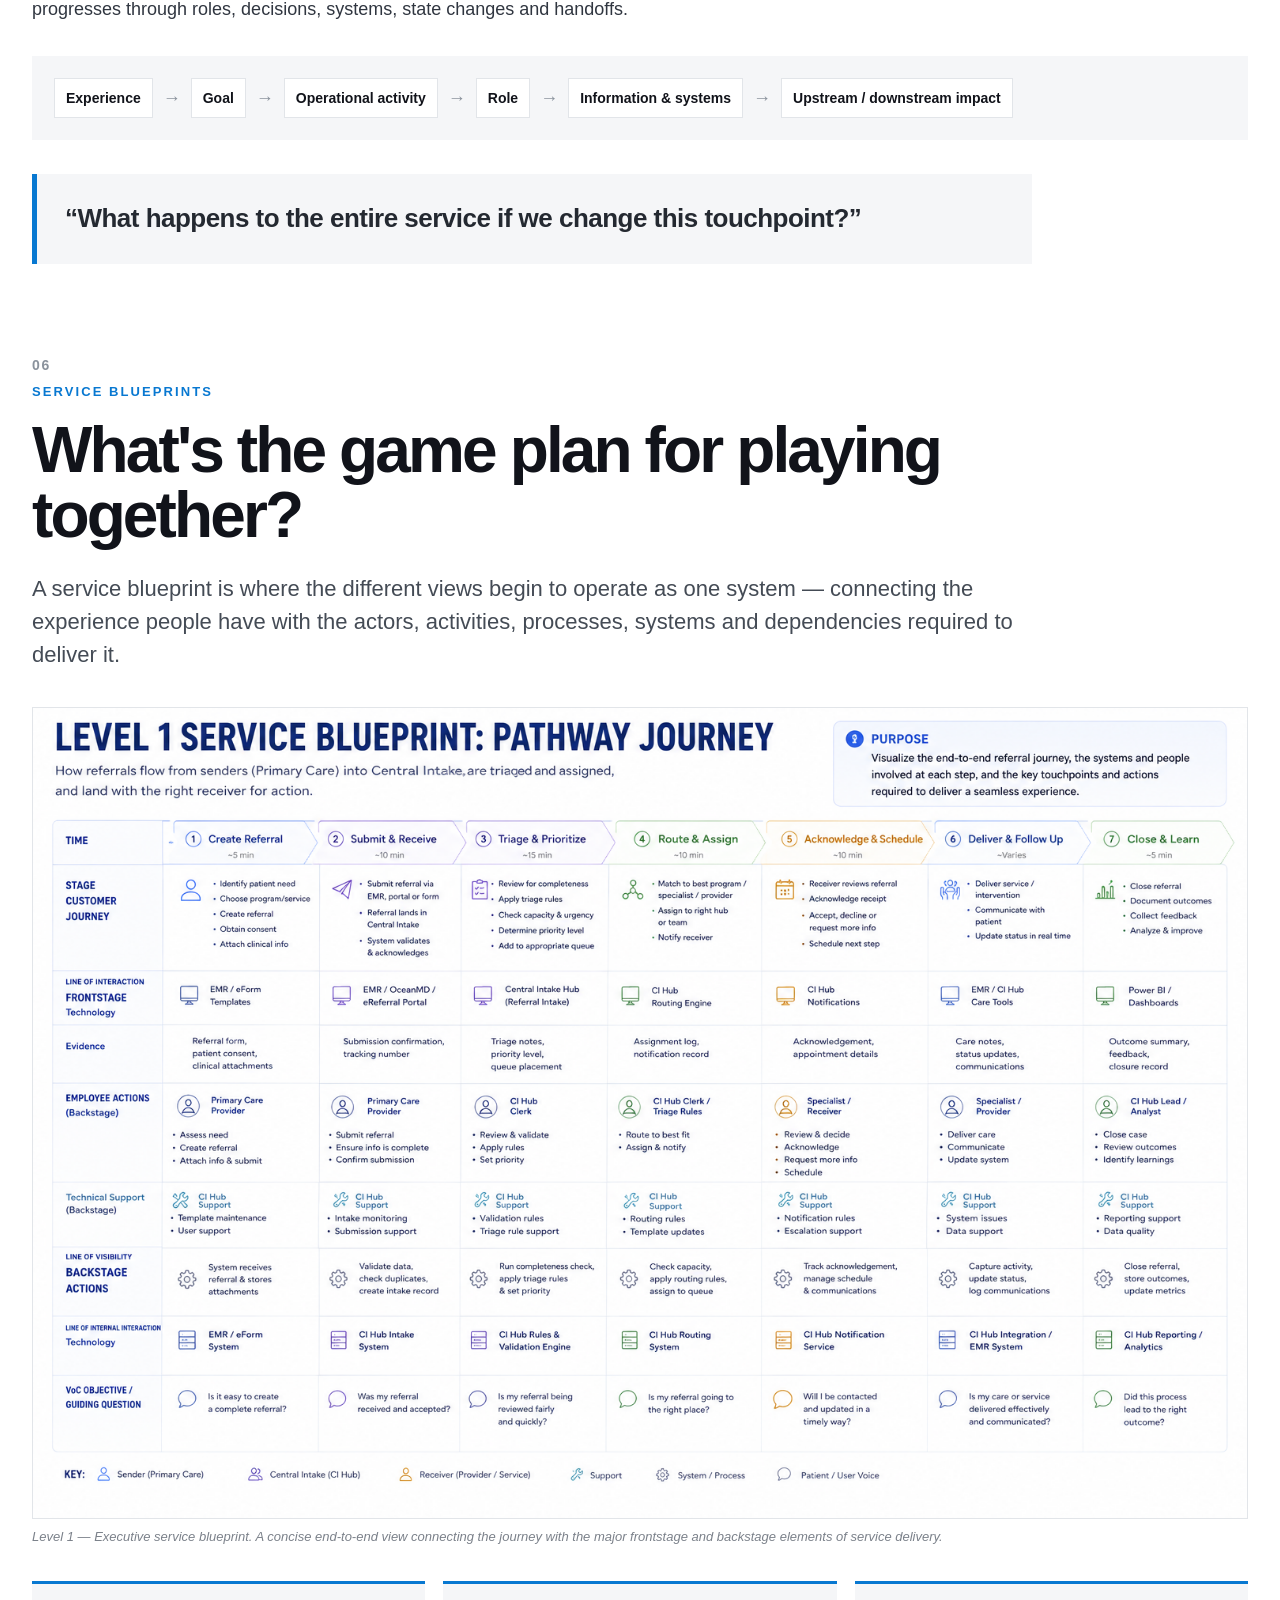
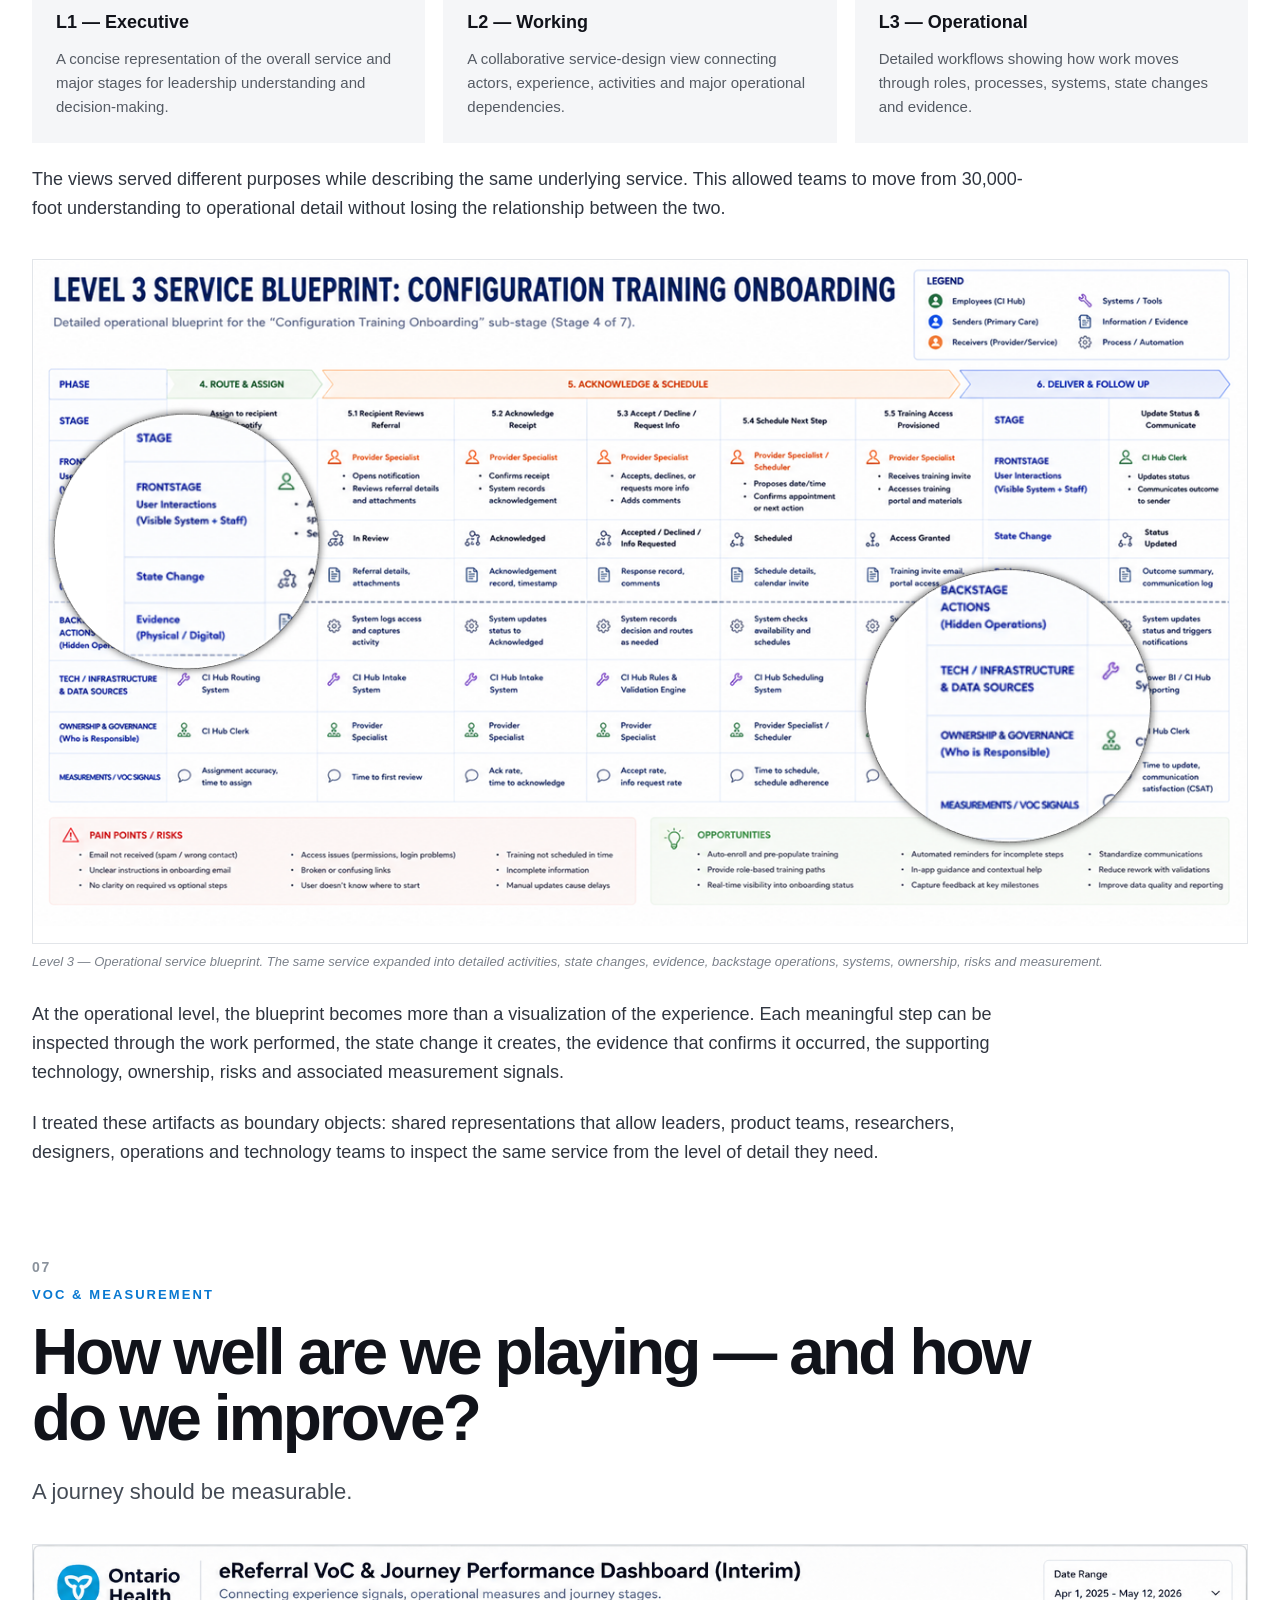
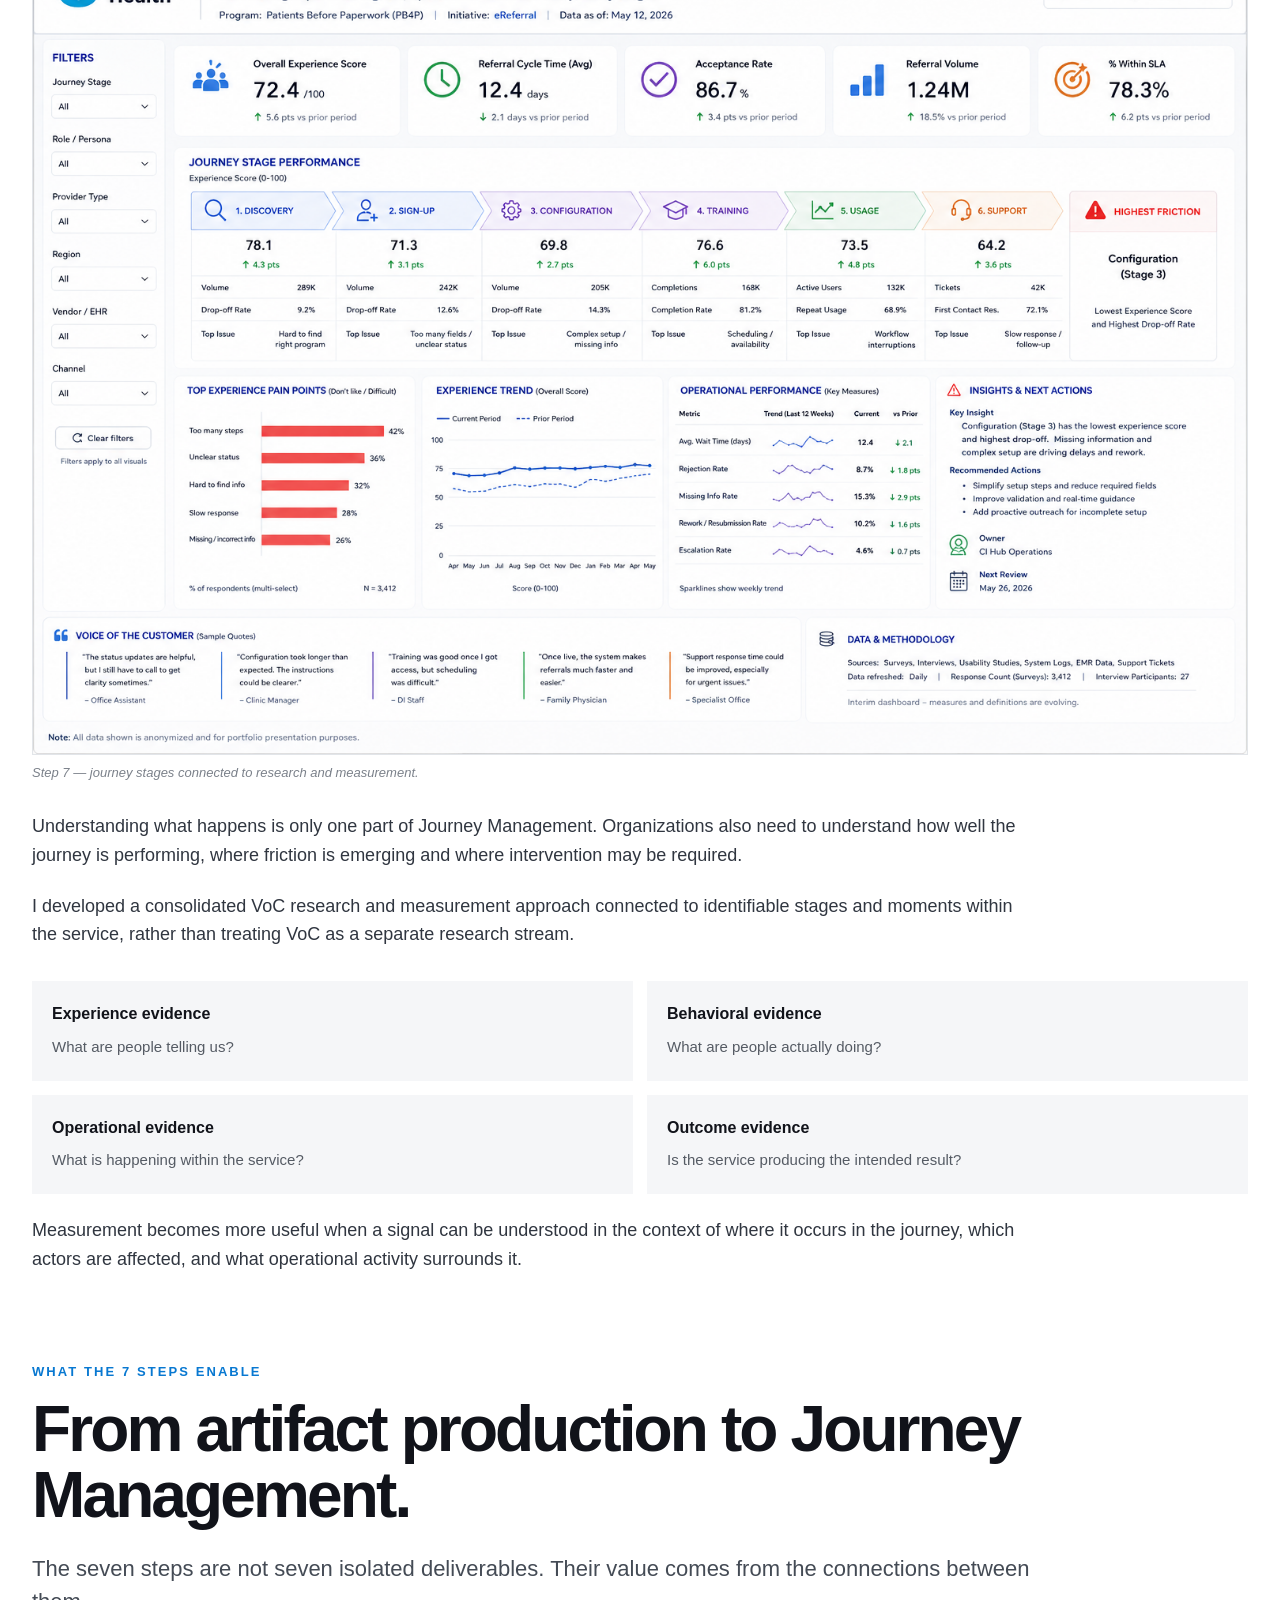
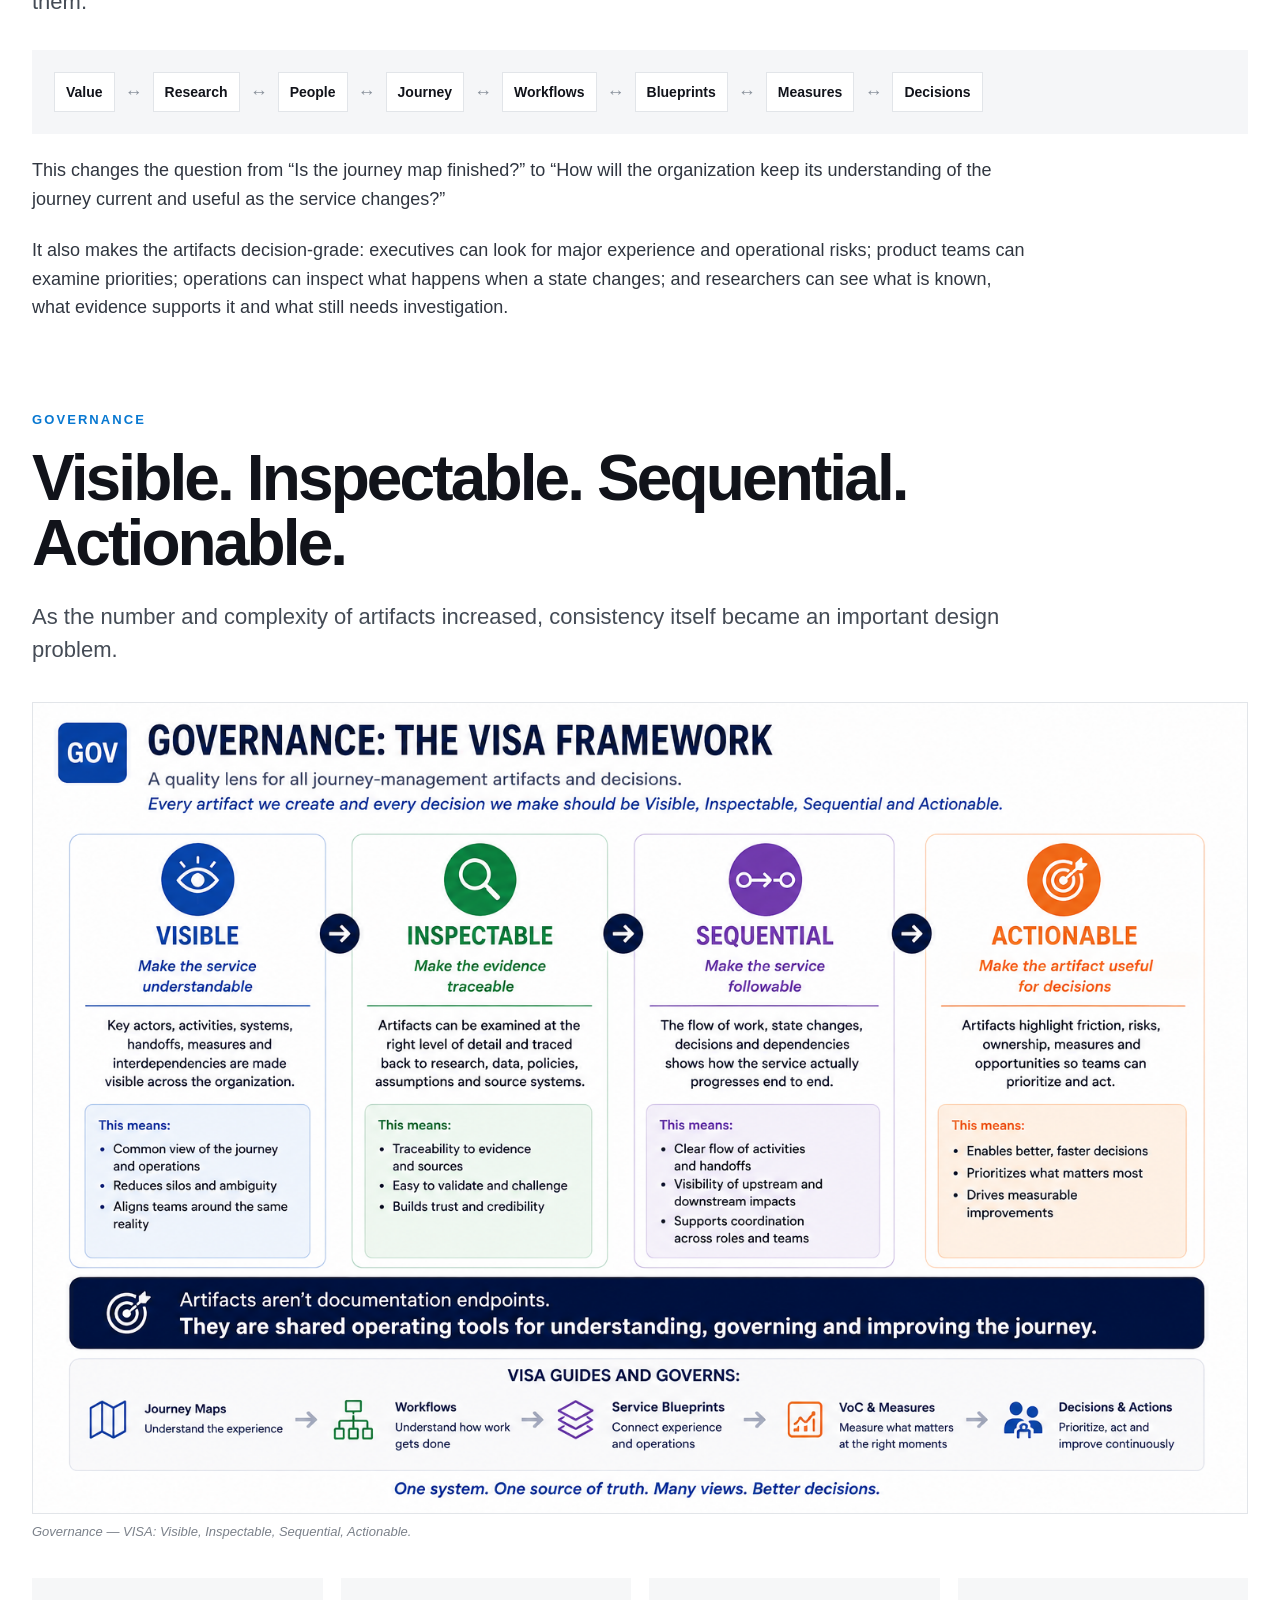
==== commit 848f5ce4: "Update index.html" ====
--- a/index.html
+++ b/index.html
@@ -19,8 +19,9 @@
      <a class="active" href="index.html">
       Selected Case Study
      </a>
+     &nbsp;| &nbsp;
      <a href="about.html">
-      About / R&eacute;sum&eacute;
+      About
      </a>
     </nav>
    </div>
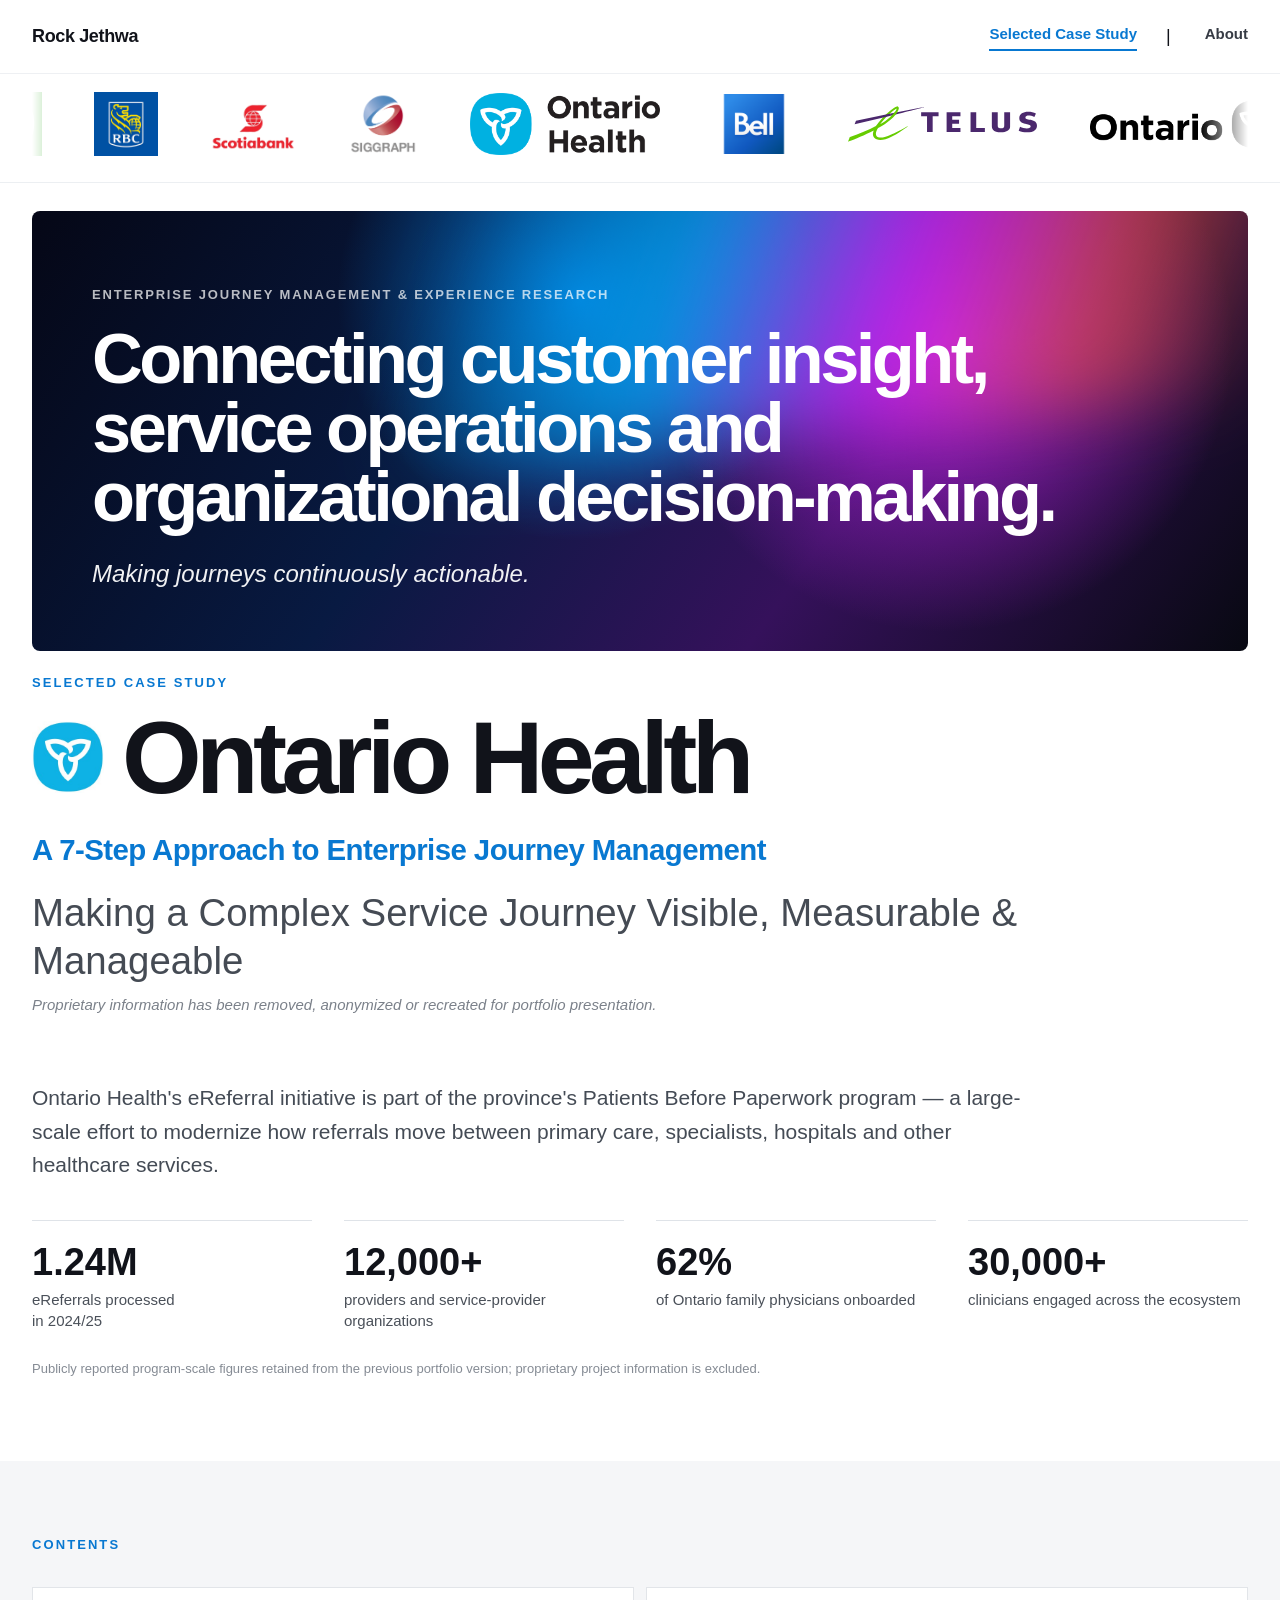
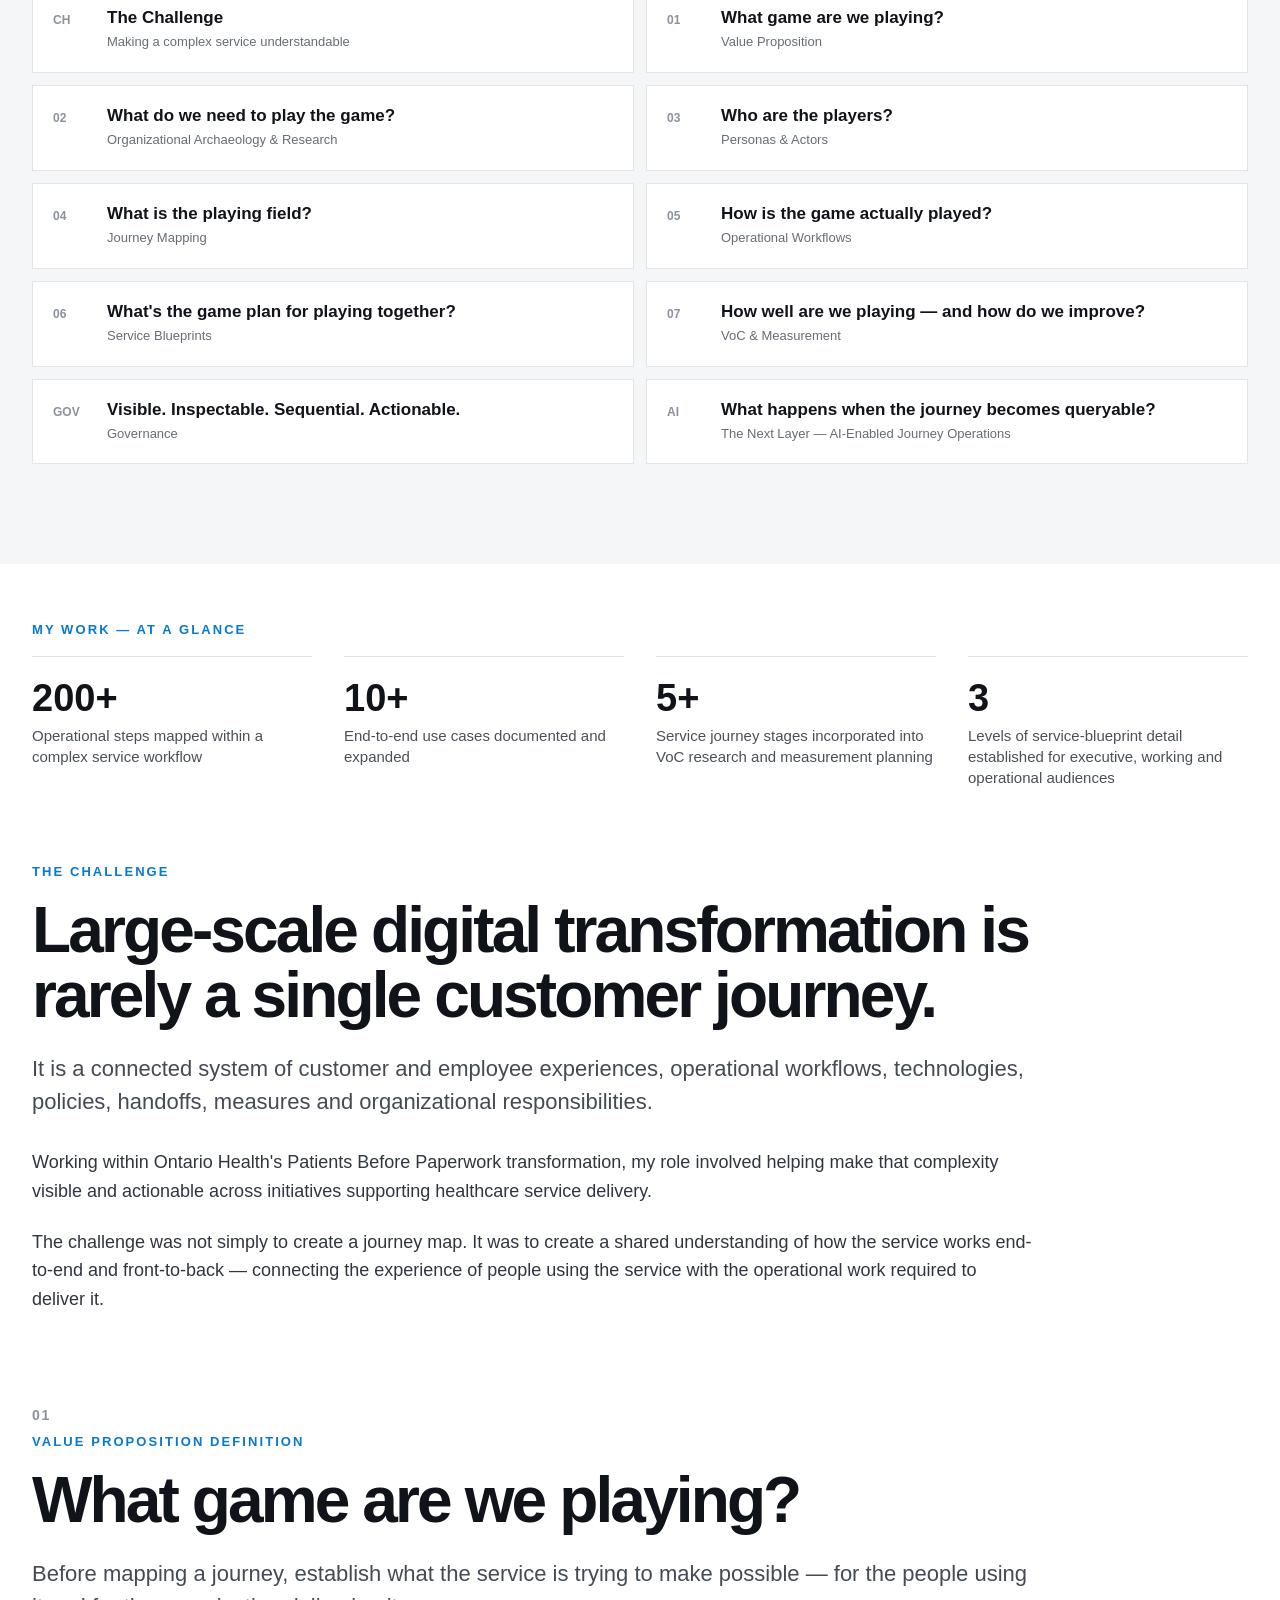
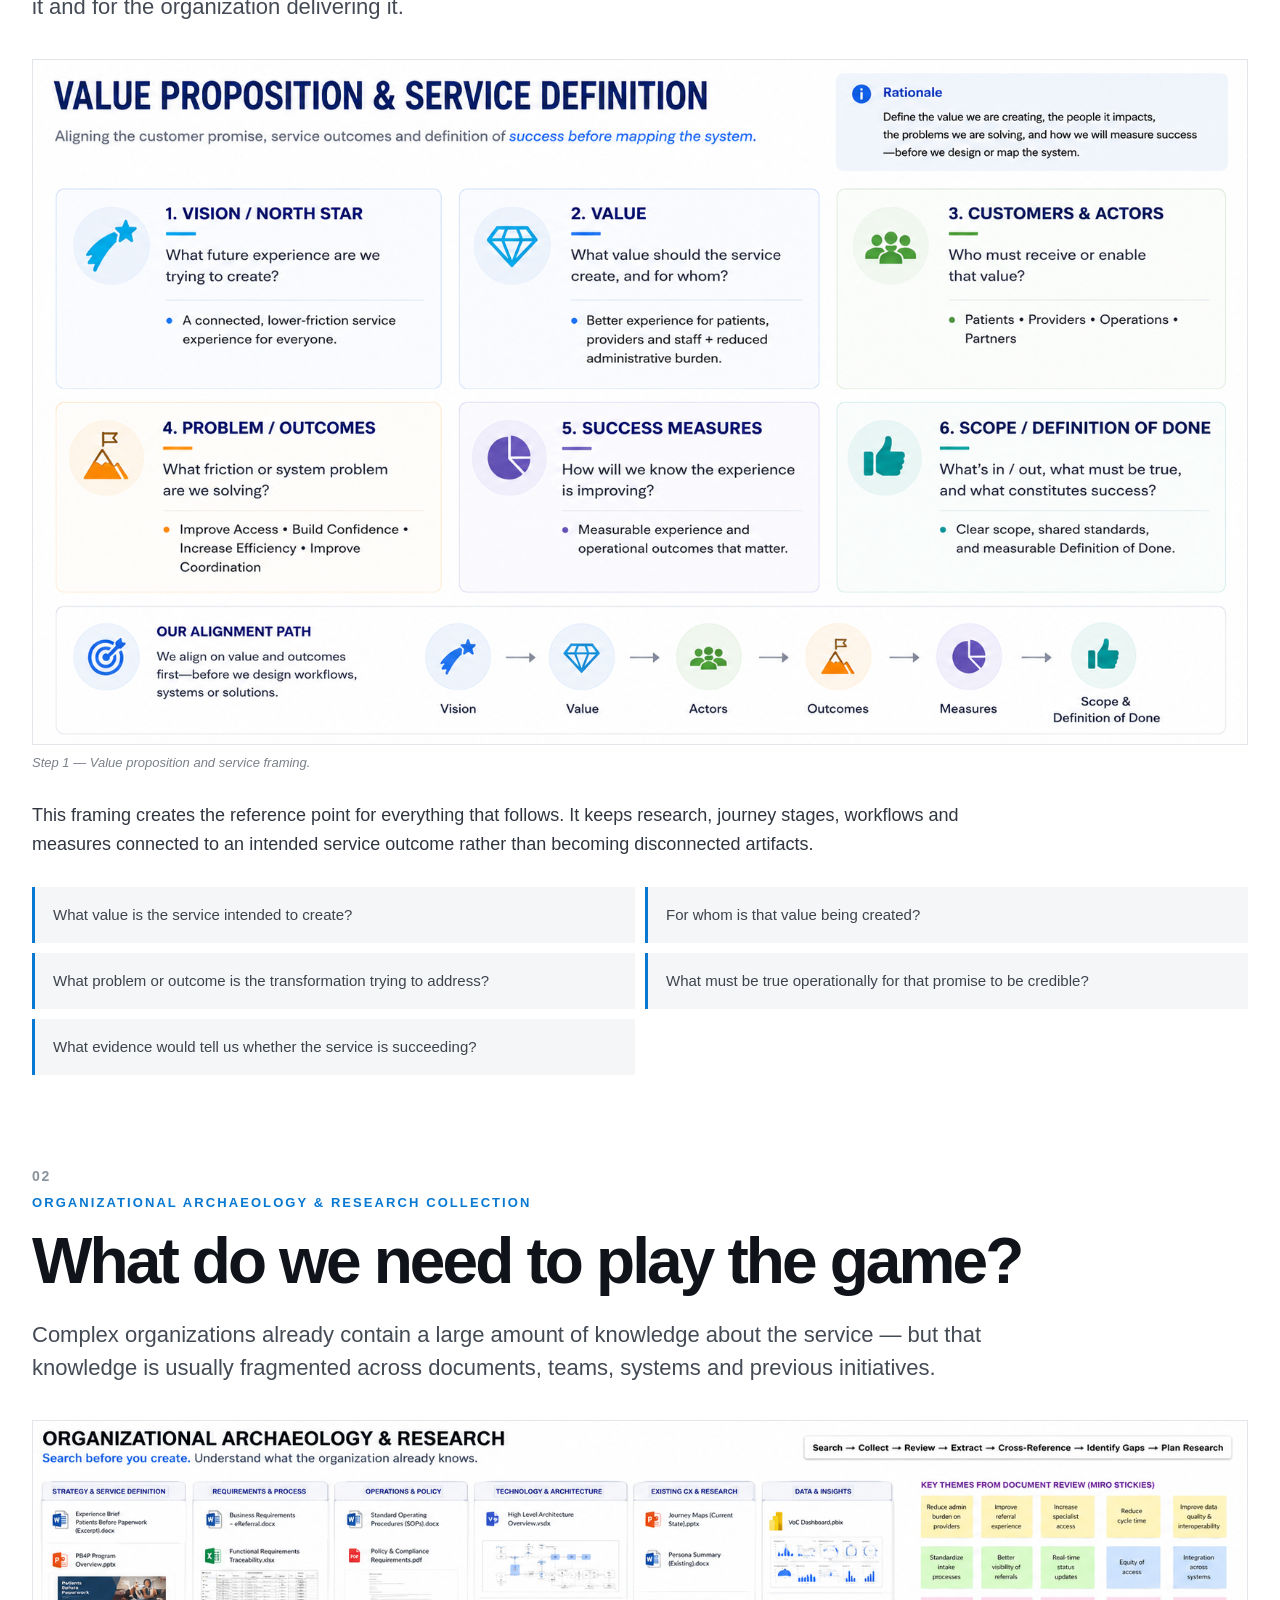
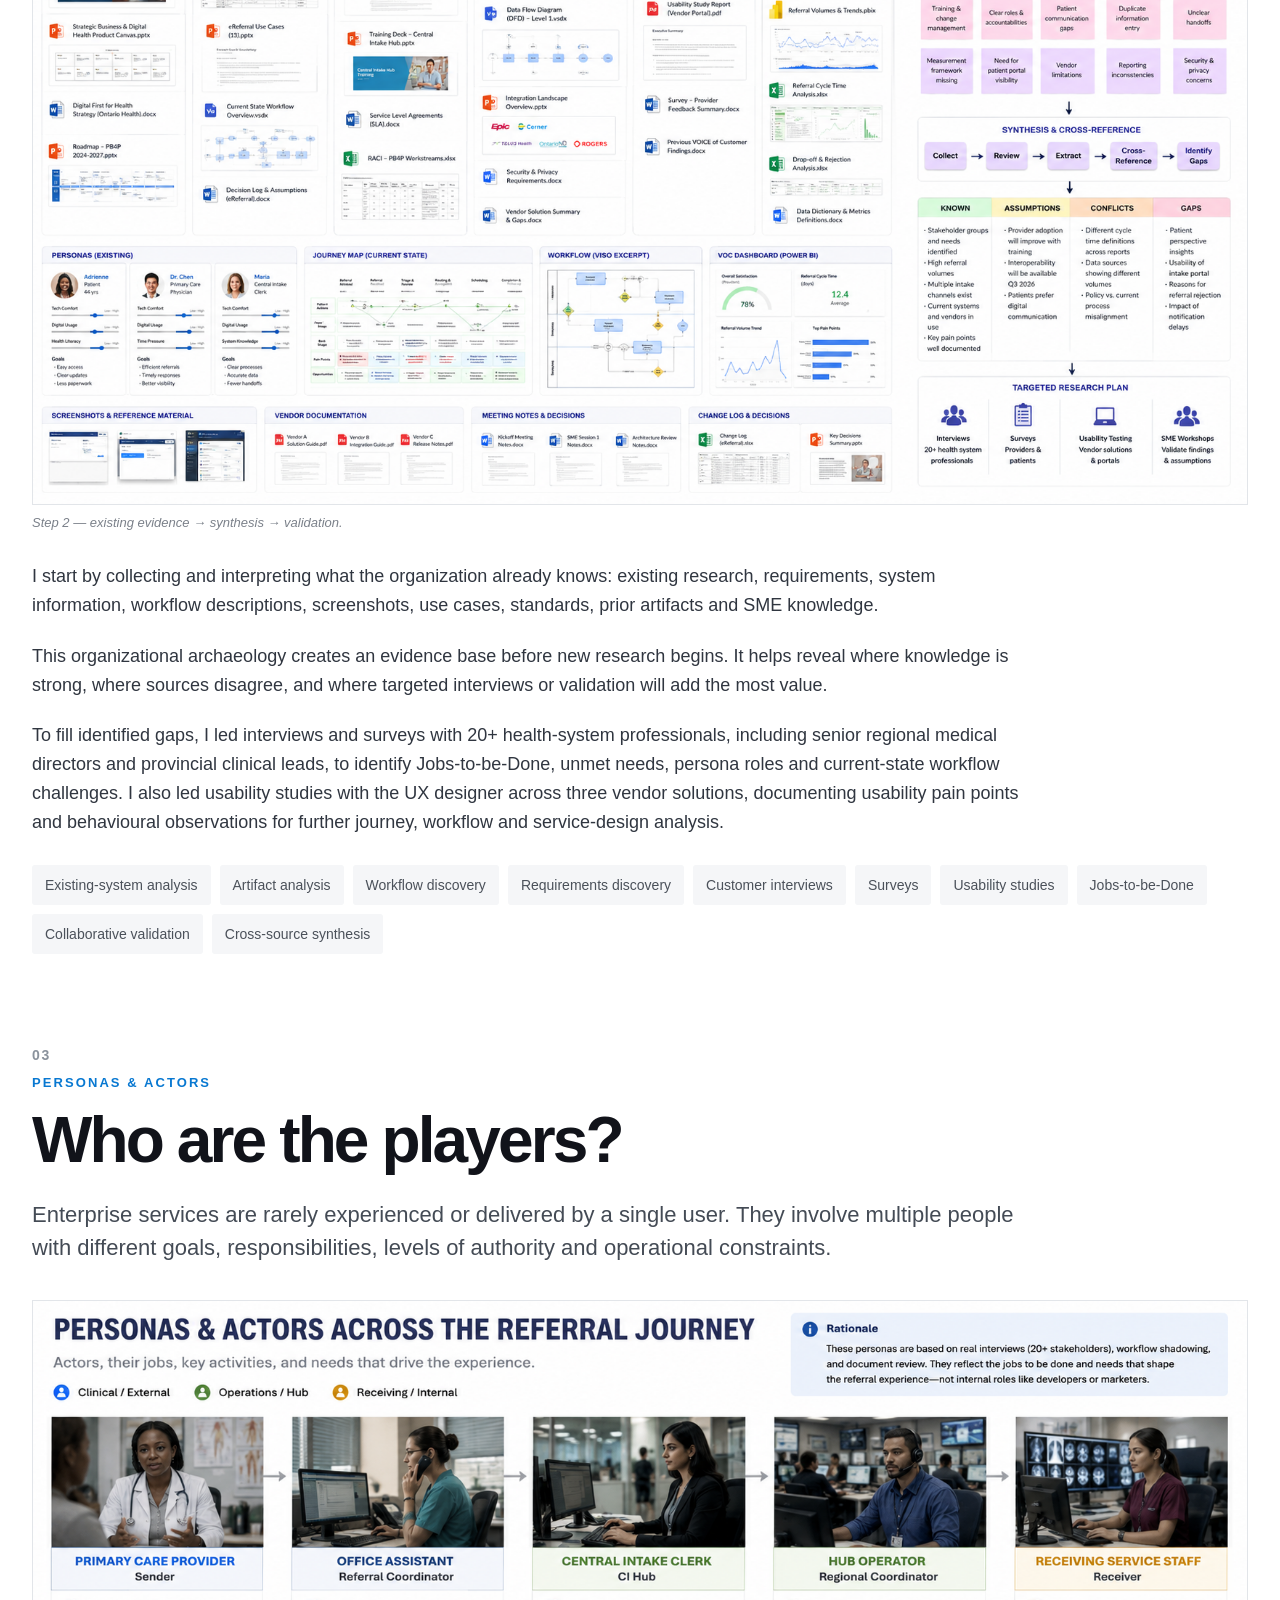
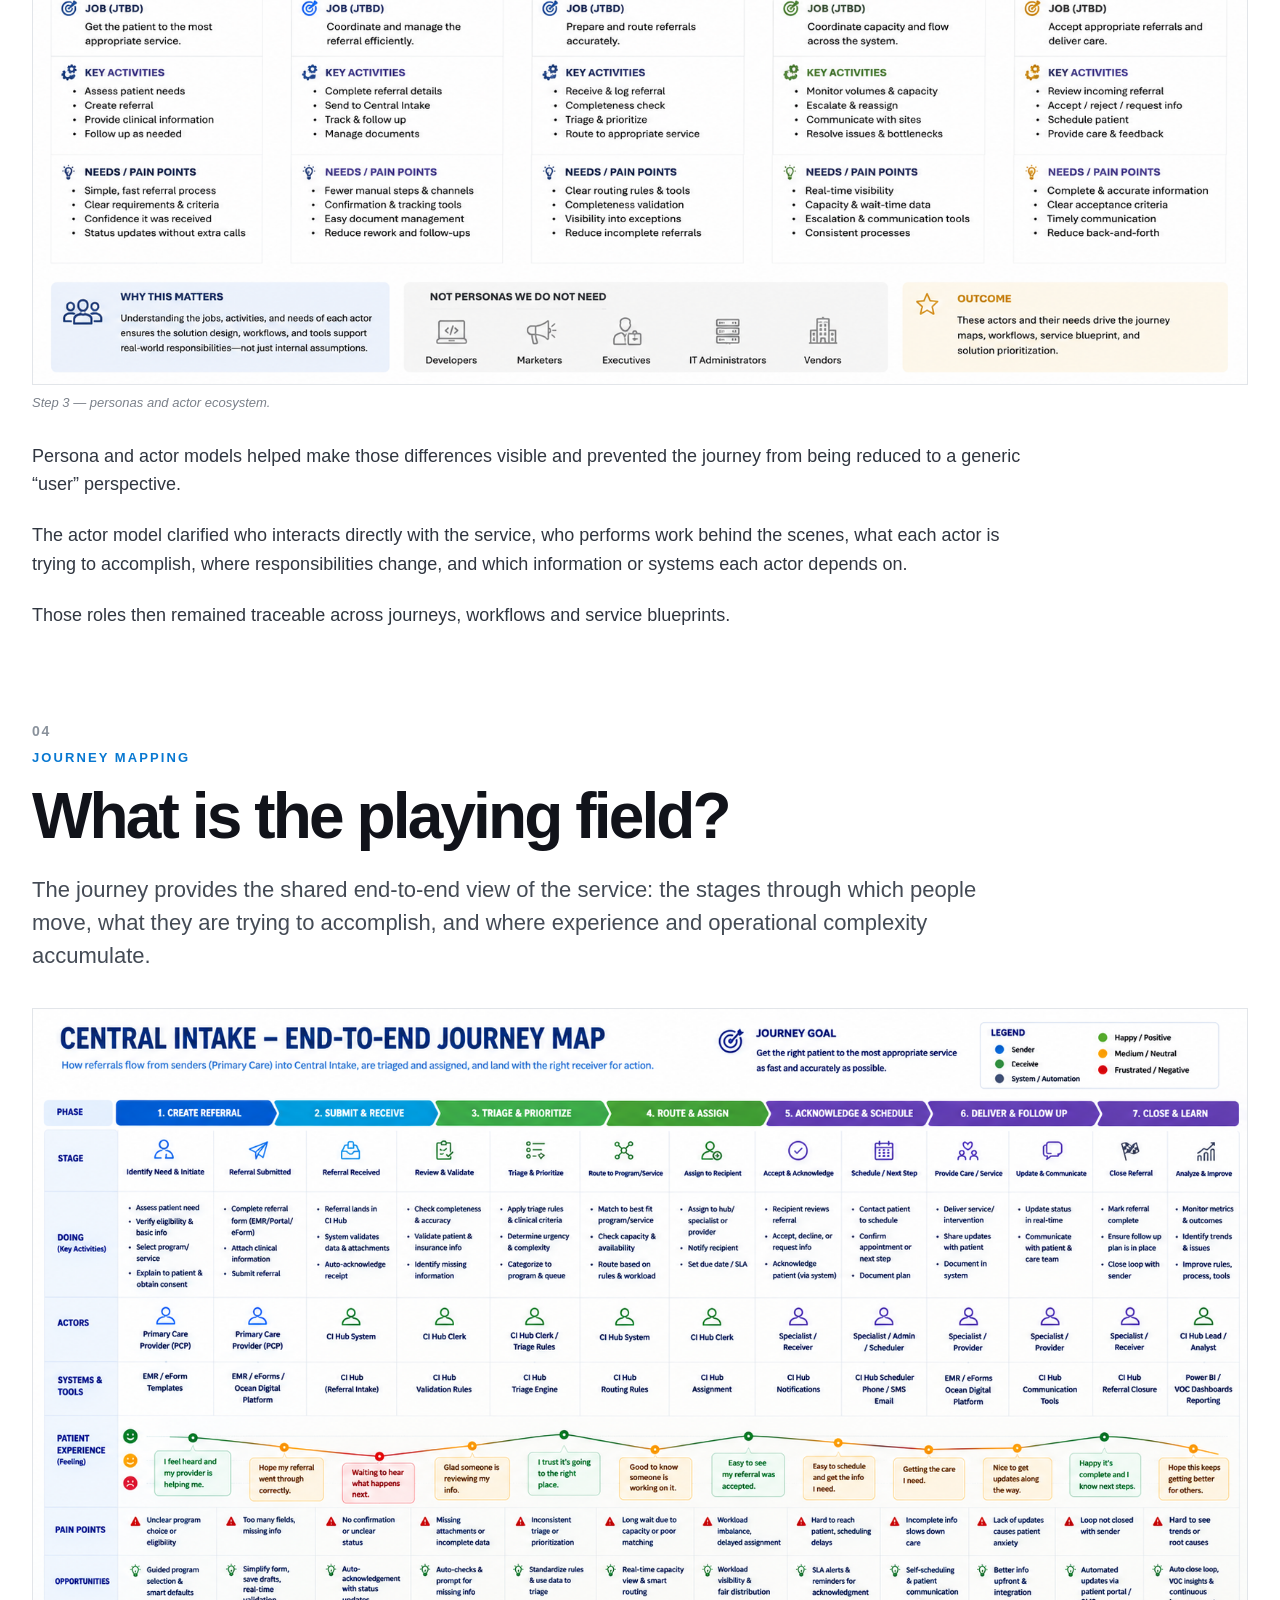
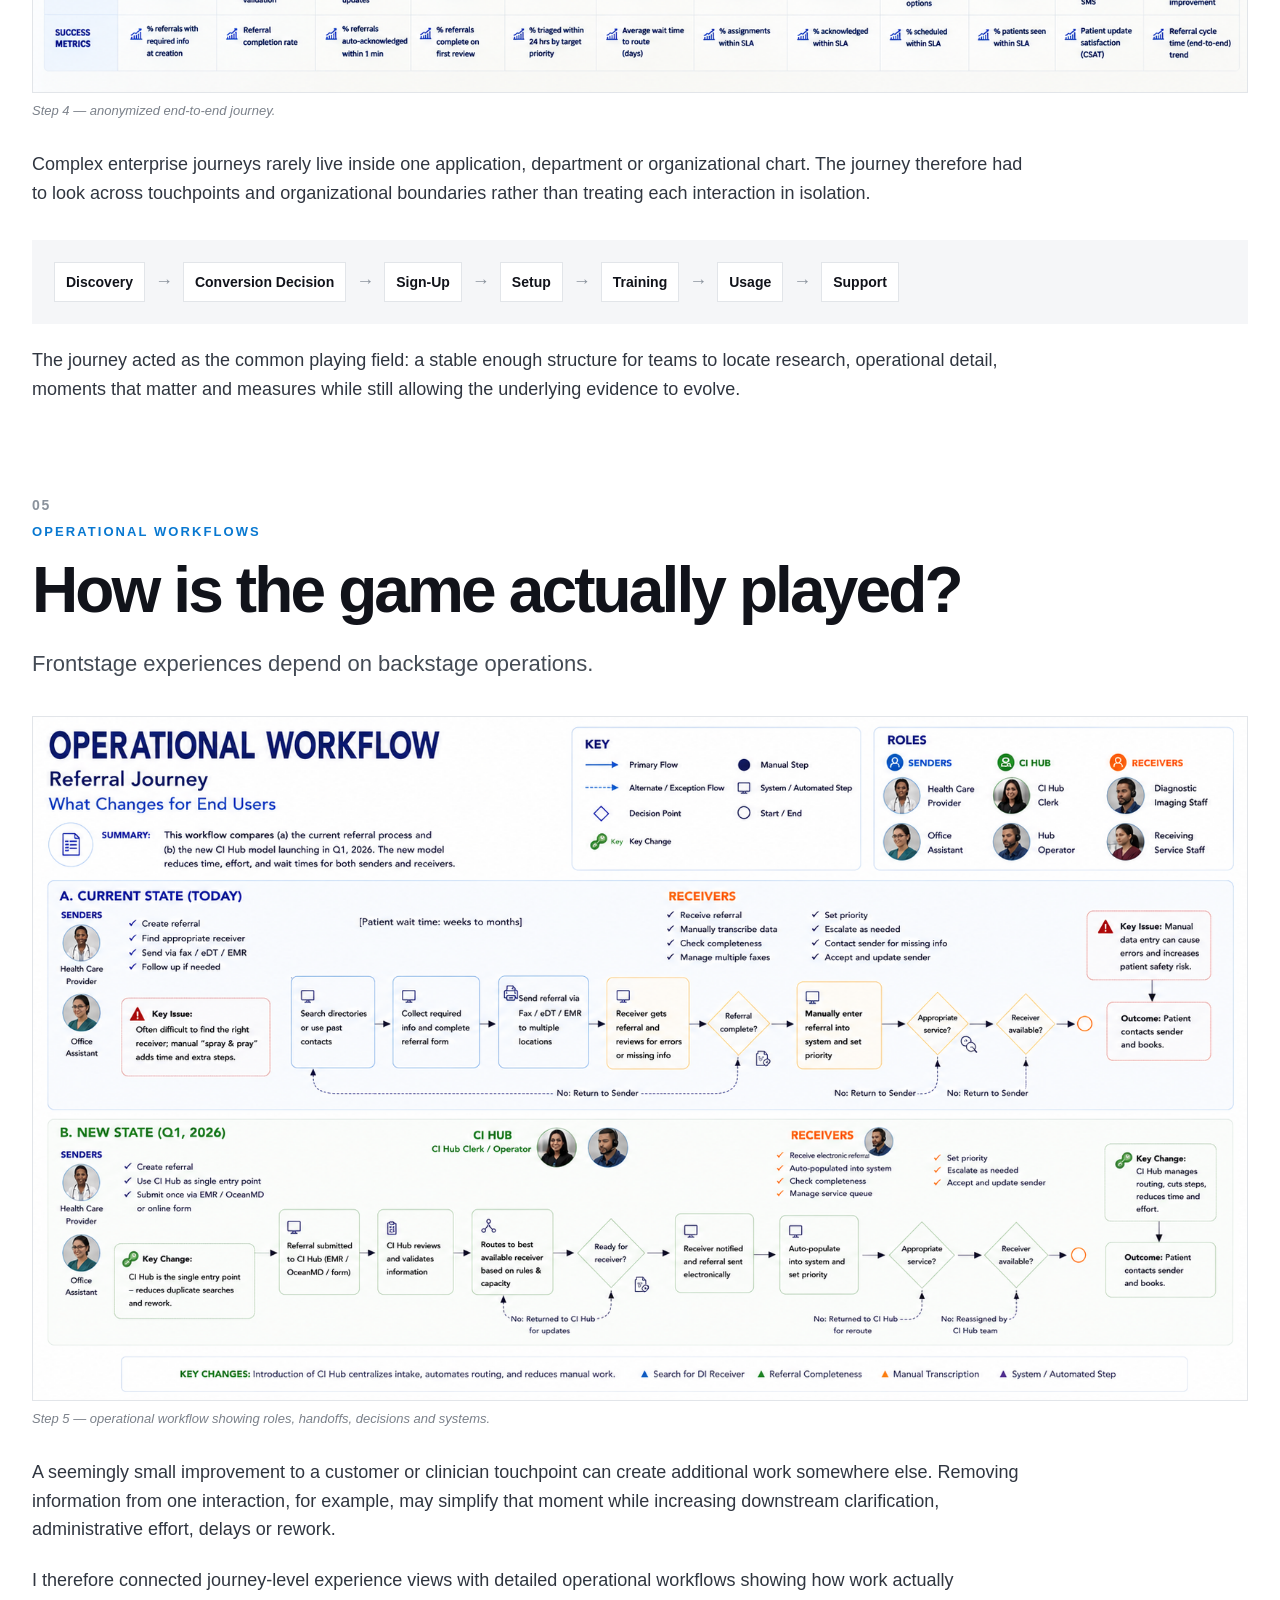
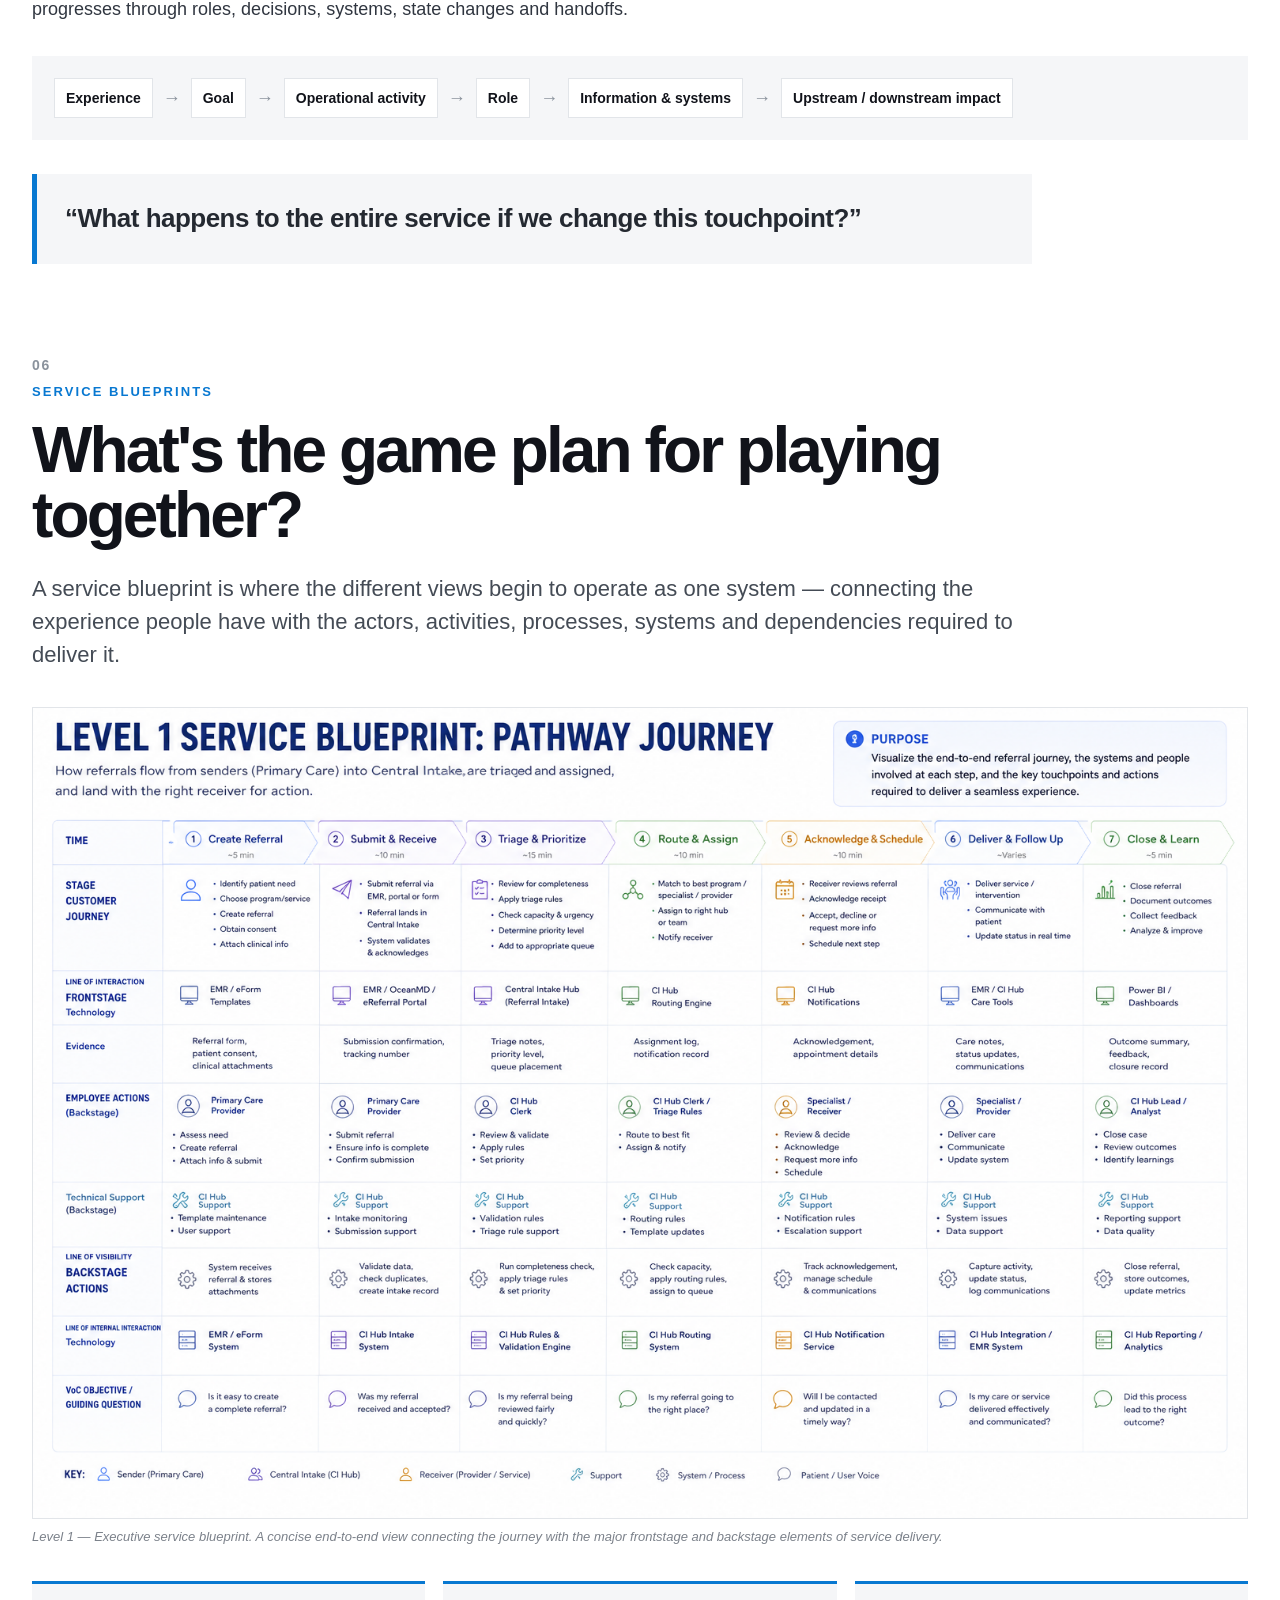
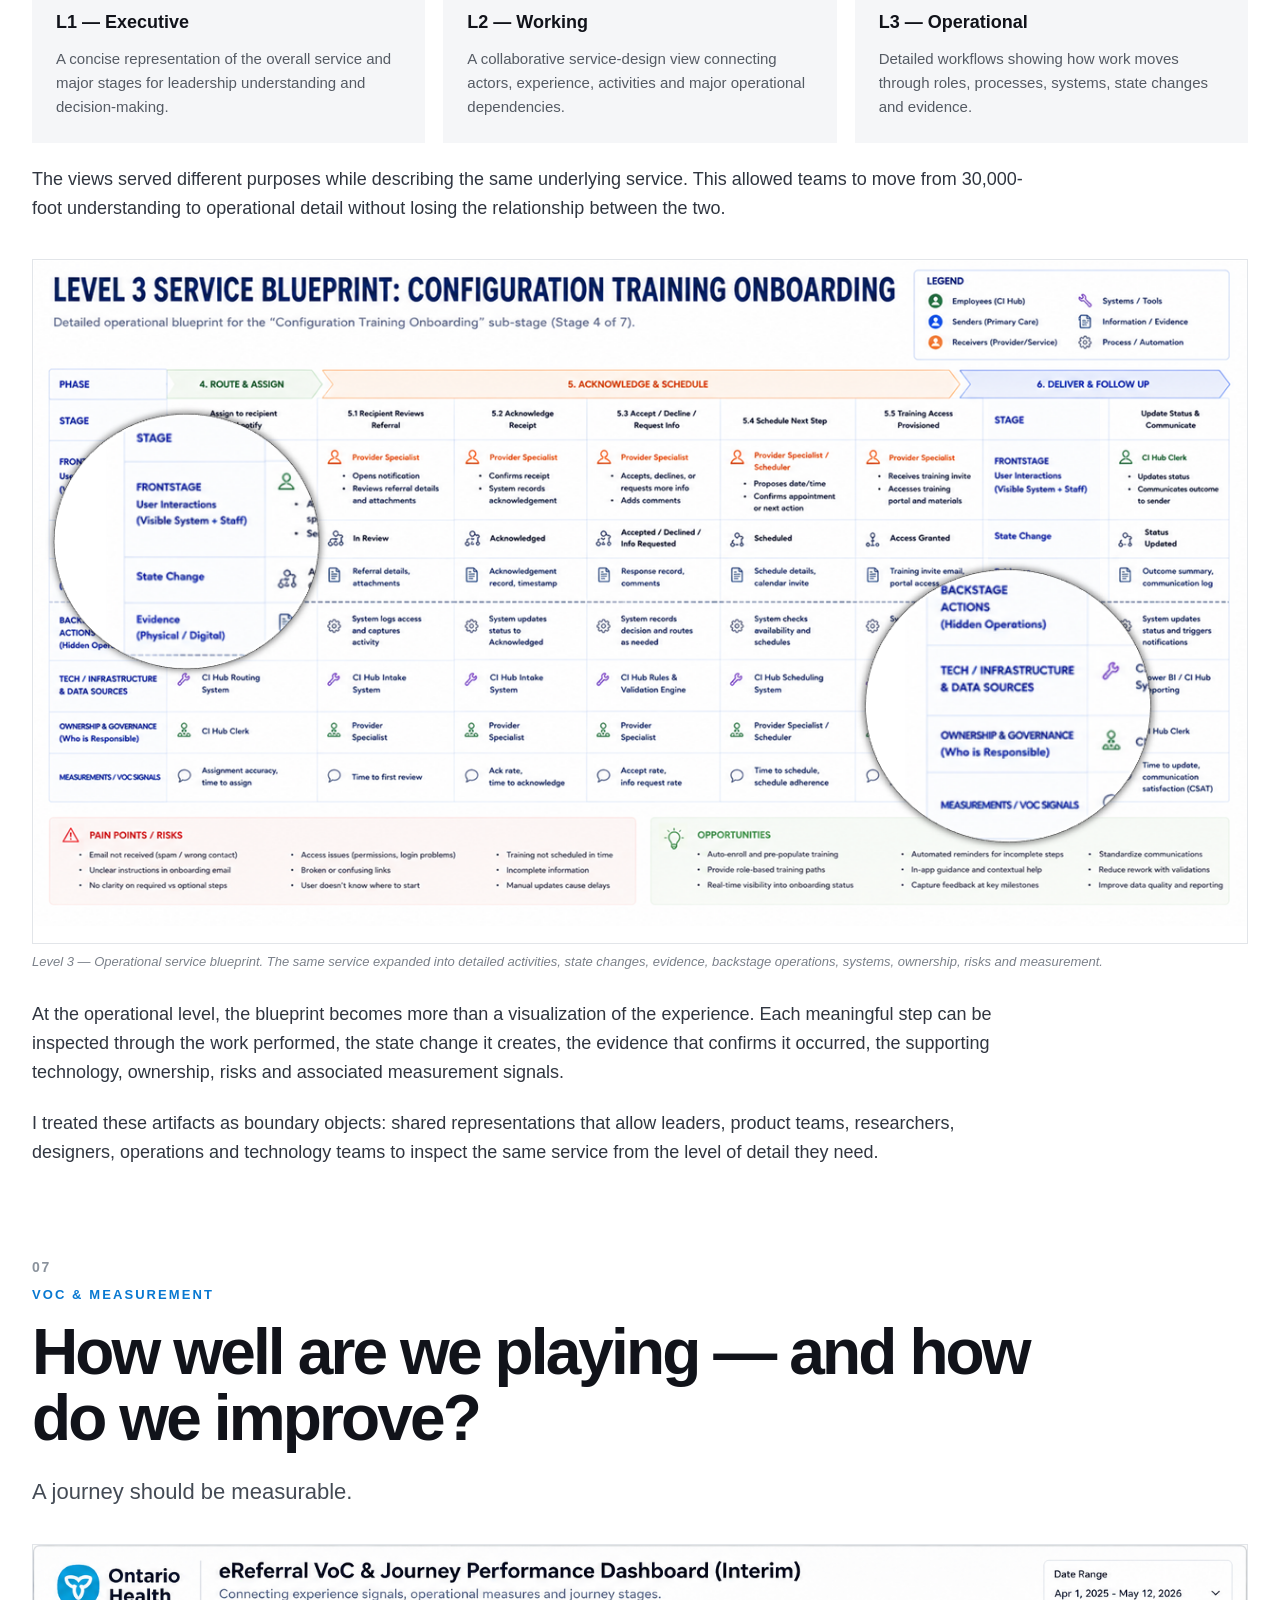
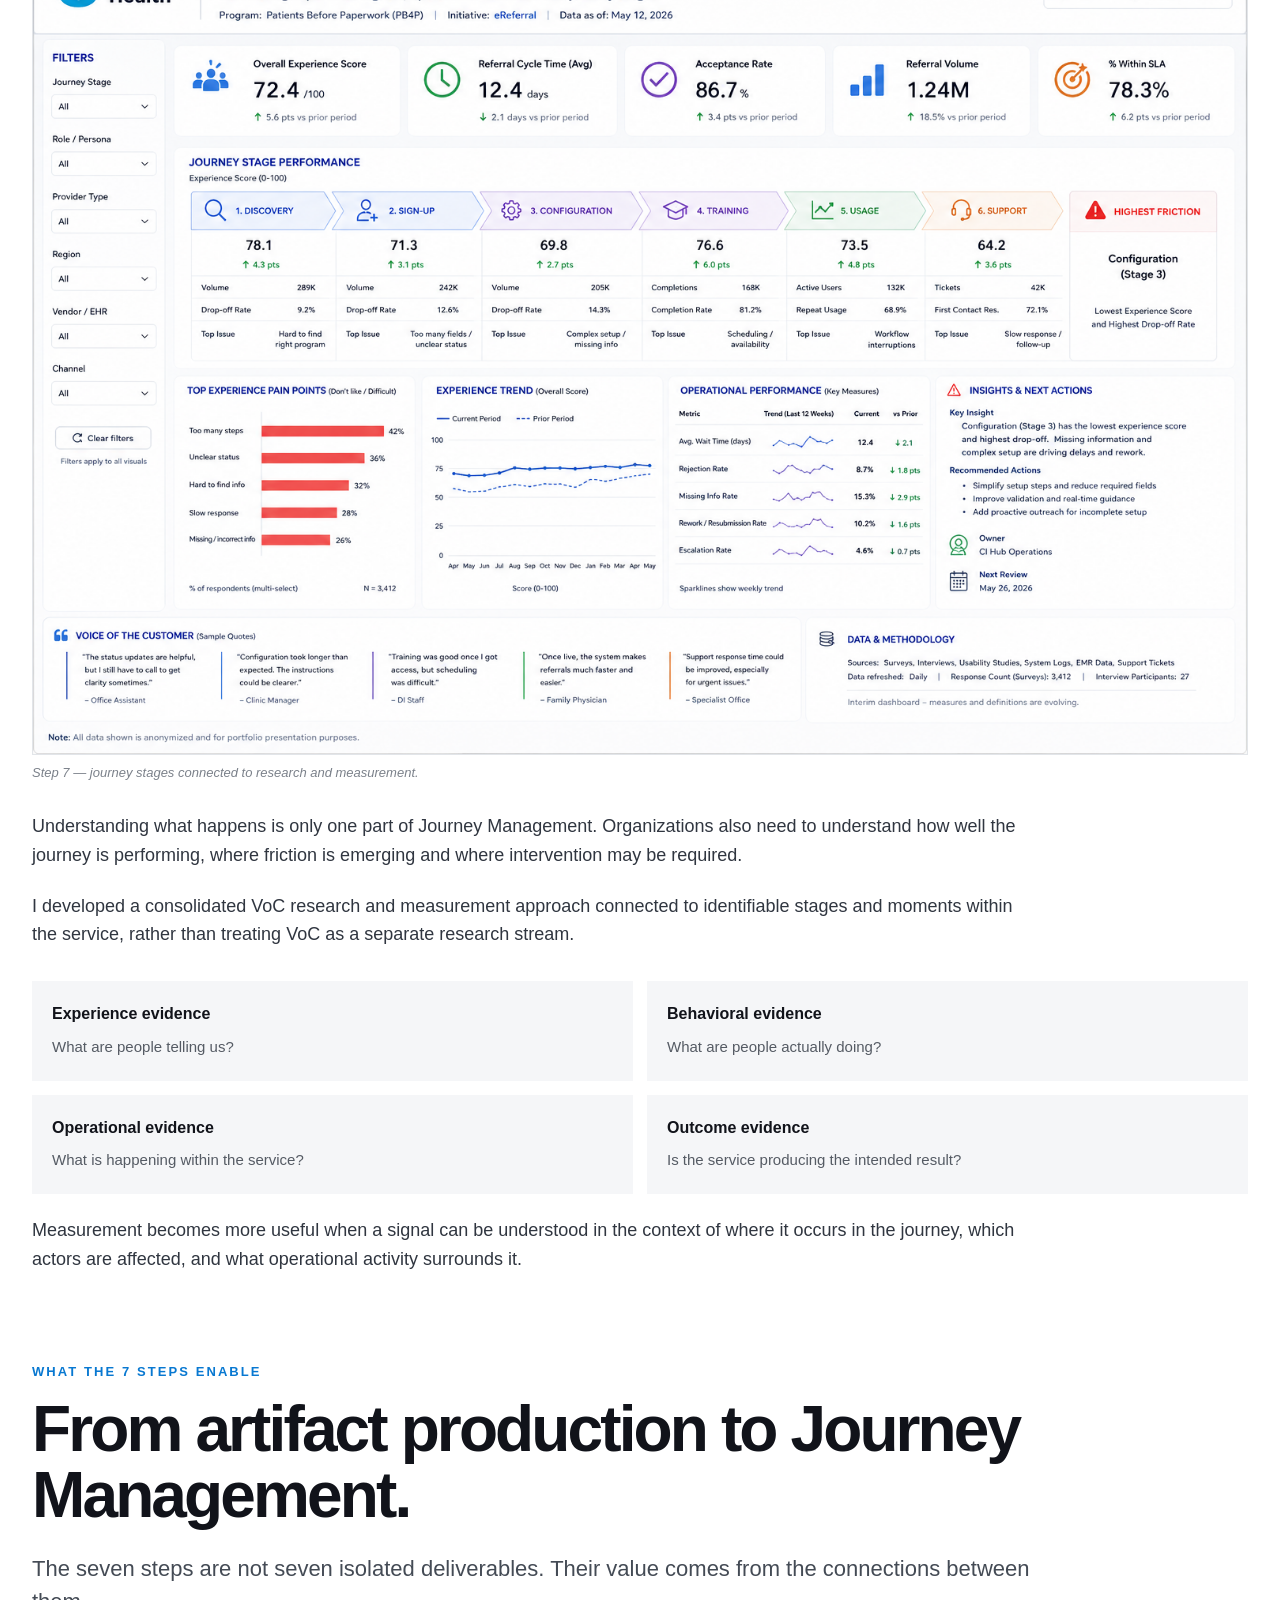
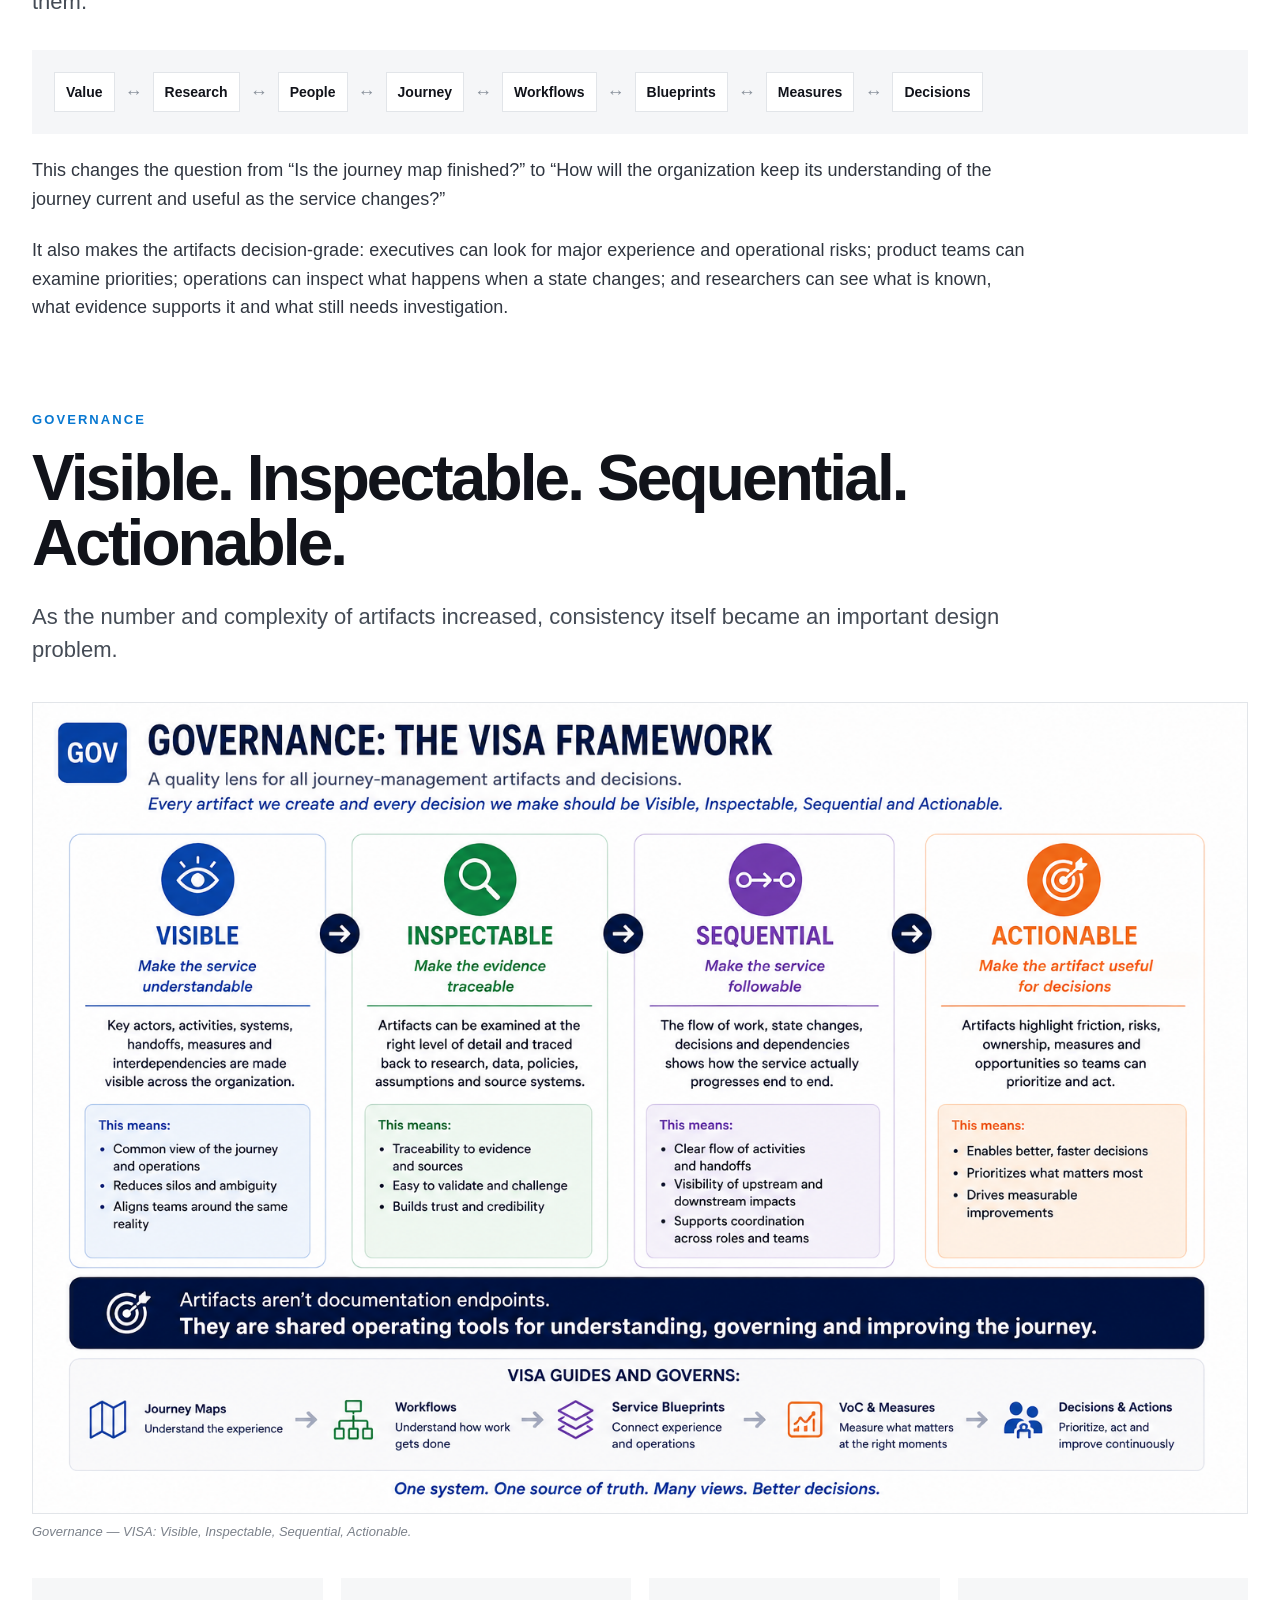
==== commit 87edf16c: "Add files via upload" ====
--- a/index.html
+++ b/index.html
@@ -131,8 +131,13 @@
       <p class="eyebrow">
        SELECTED CASE STUDY
       </p>
-      <h2 class="case-title">
-       Ontario Health
+      <h2 class="case-title case-title-with-logo">
+       <img
+        class="case-title-logo"
+        src="images/ontariohealth_logo_squar.jpg"
+        alt="Ontario Health logo"
+       />
+       <span>Ontario Health</span>
       </h2>
       <p class="case-kicker">
        A 7-Step Approach to Enterprise Journey Management
--- a/styles.css
+++ b/styles.css
@@ -332,6 +332,20 @@
   letter-spacing: -0.055em;
   line-height: 0.95;
 }
+
+.case-title-with-logo {
+  display: flex;
+  align-items: center;
+  gap: 18px;
+}
+
+.case-title-logo {
+  width: 72px;
+  height: 72px;
+  object-fit: contain;
+  flex: 0 0 auto;
+  border-radius: 8px;
+}
 .case-kicker {
   margin: 20px 0 0;
   color: #0878d1;
@@ -824,6 +838,14 @@
   }
   .case-title {
     font-size: 58px;
+  }
+  .case-title-with-logo {
+    gap: 14px;
+  }
+  .case-title-logo {
+    width: 56px;
+    height: 56px;
+    border-radius: 6px;
   }
   .case-kicker {
     font-size: 23px;
@@ -985,6 +1007,13 @@
   .case-title {
     font-size: 50px;
   }
+  .case-title-with-logo {
+    gap: 12px;
+  }
+  .case-title-logo {
+    width: 48px;
+    height: 48px;
+  }
   .program-scale h3,
   .section-title {
     font-size: 36px;
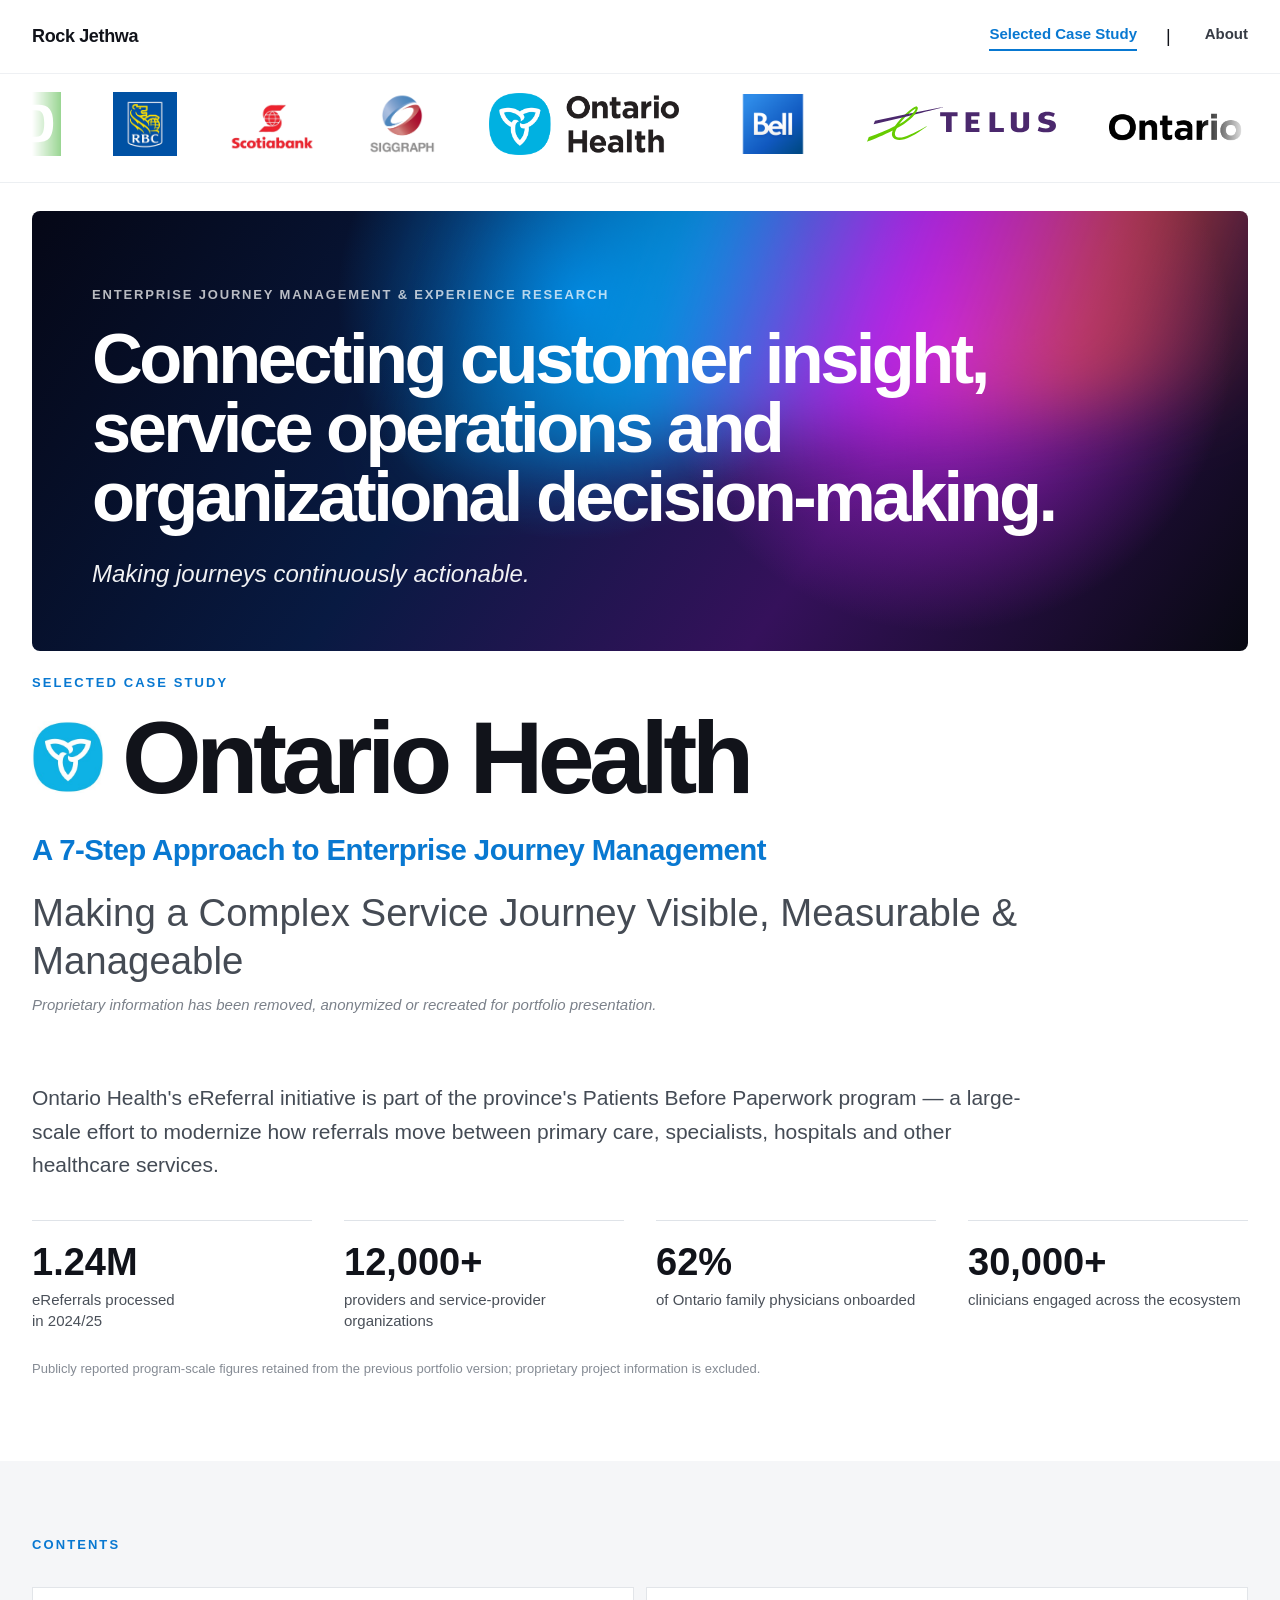
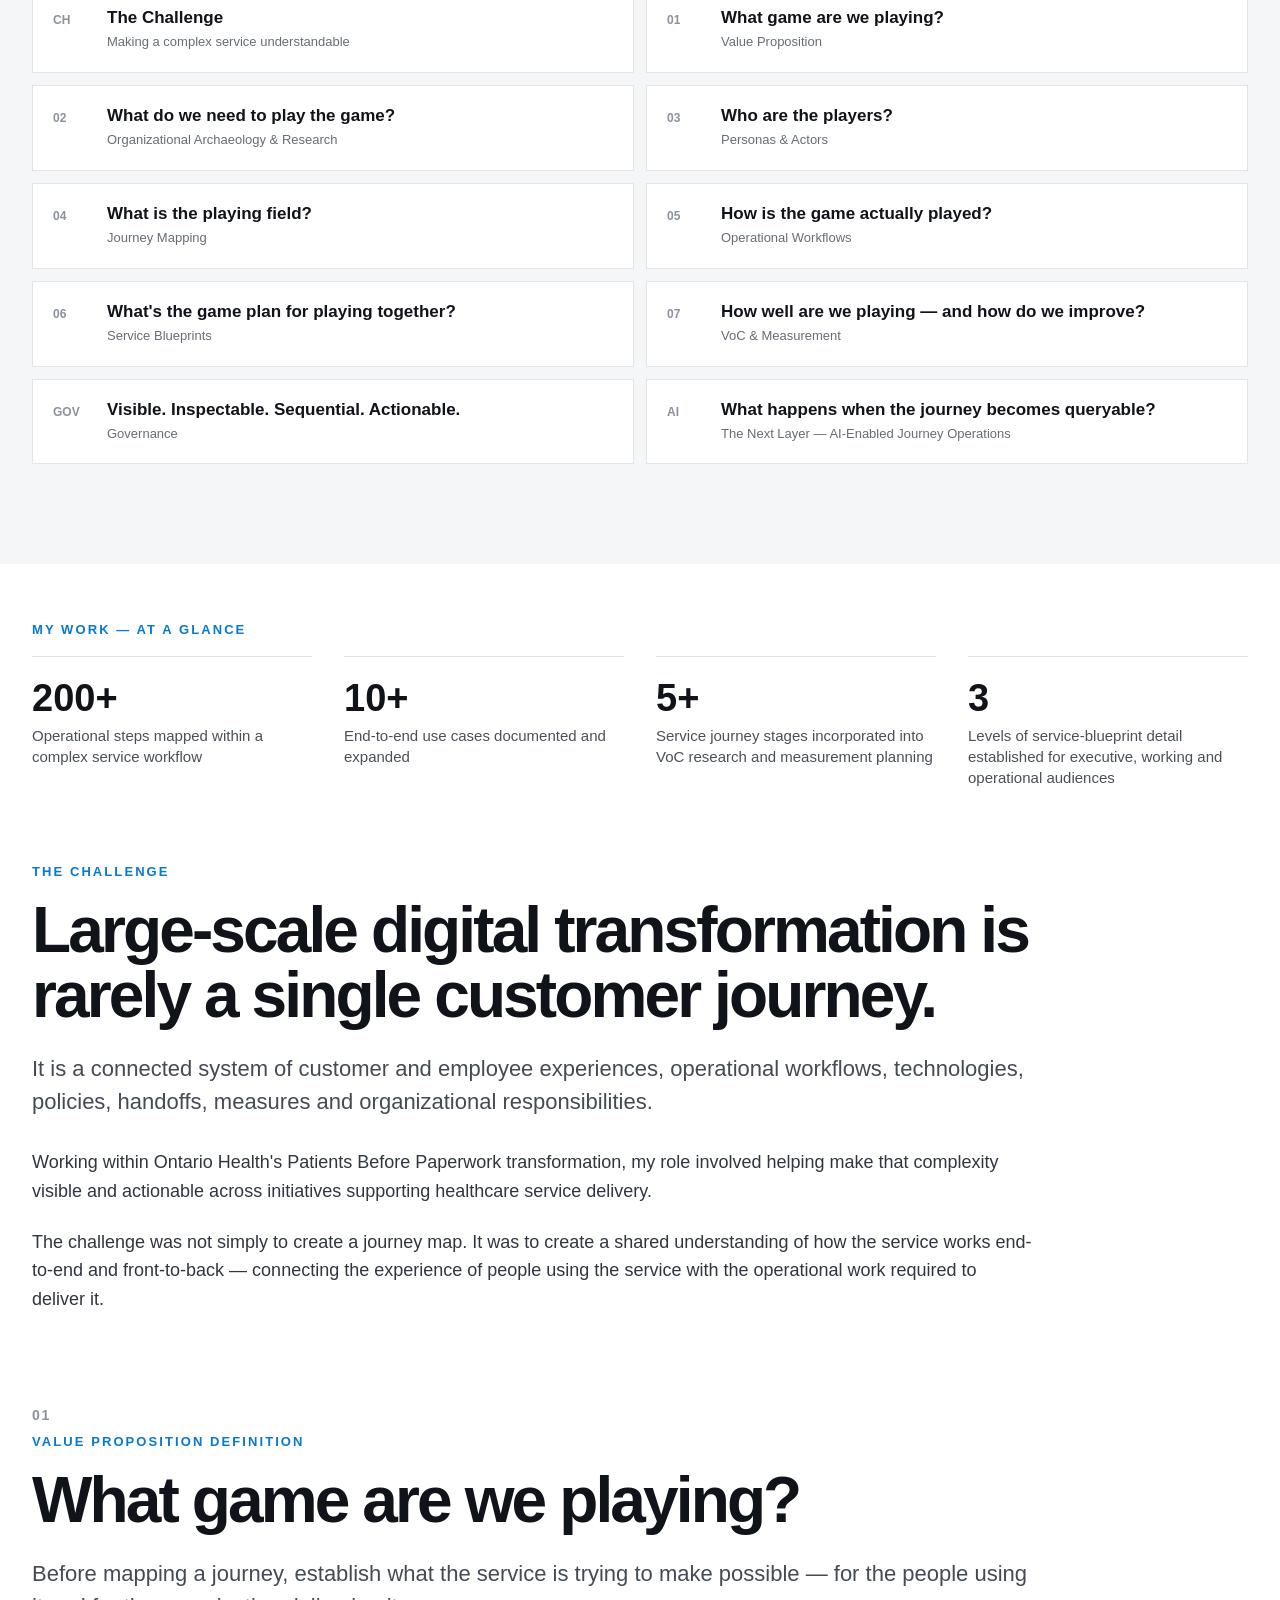
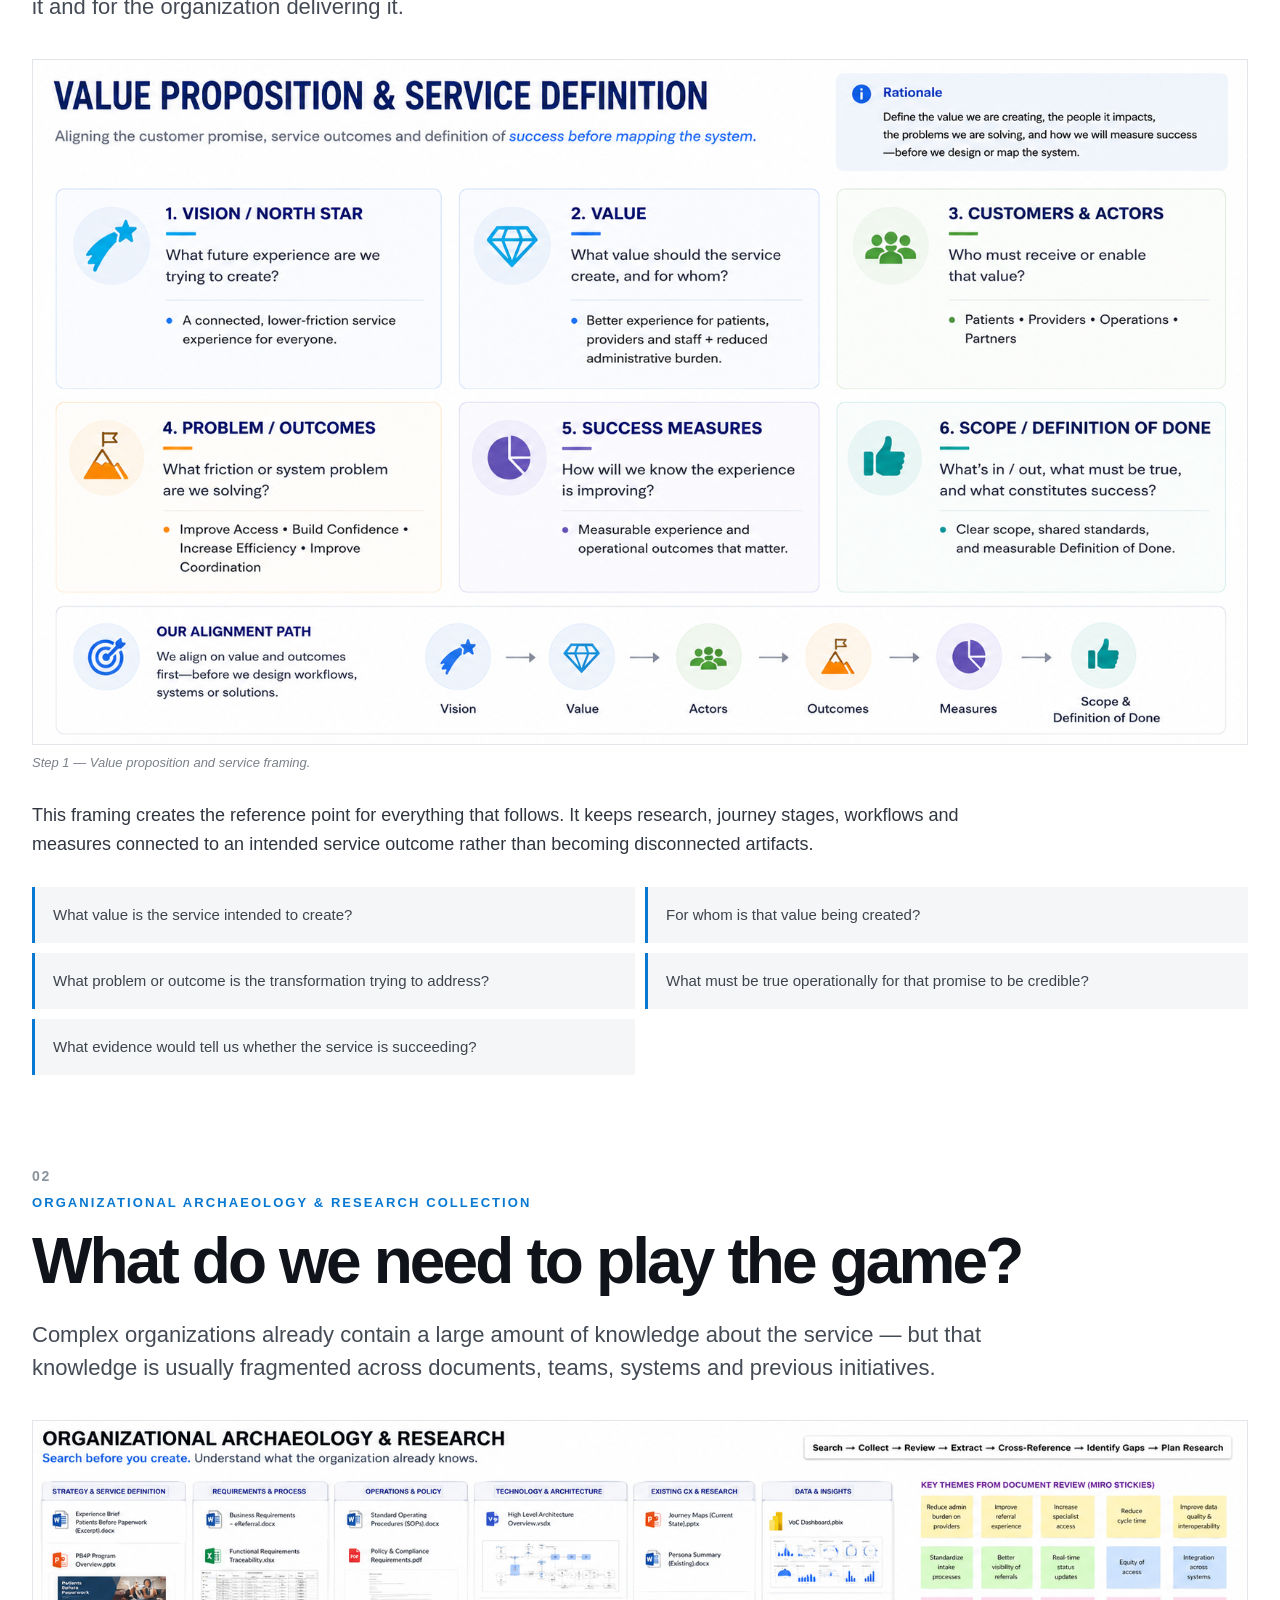
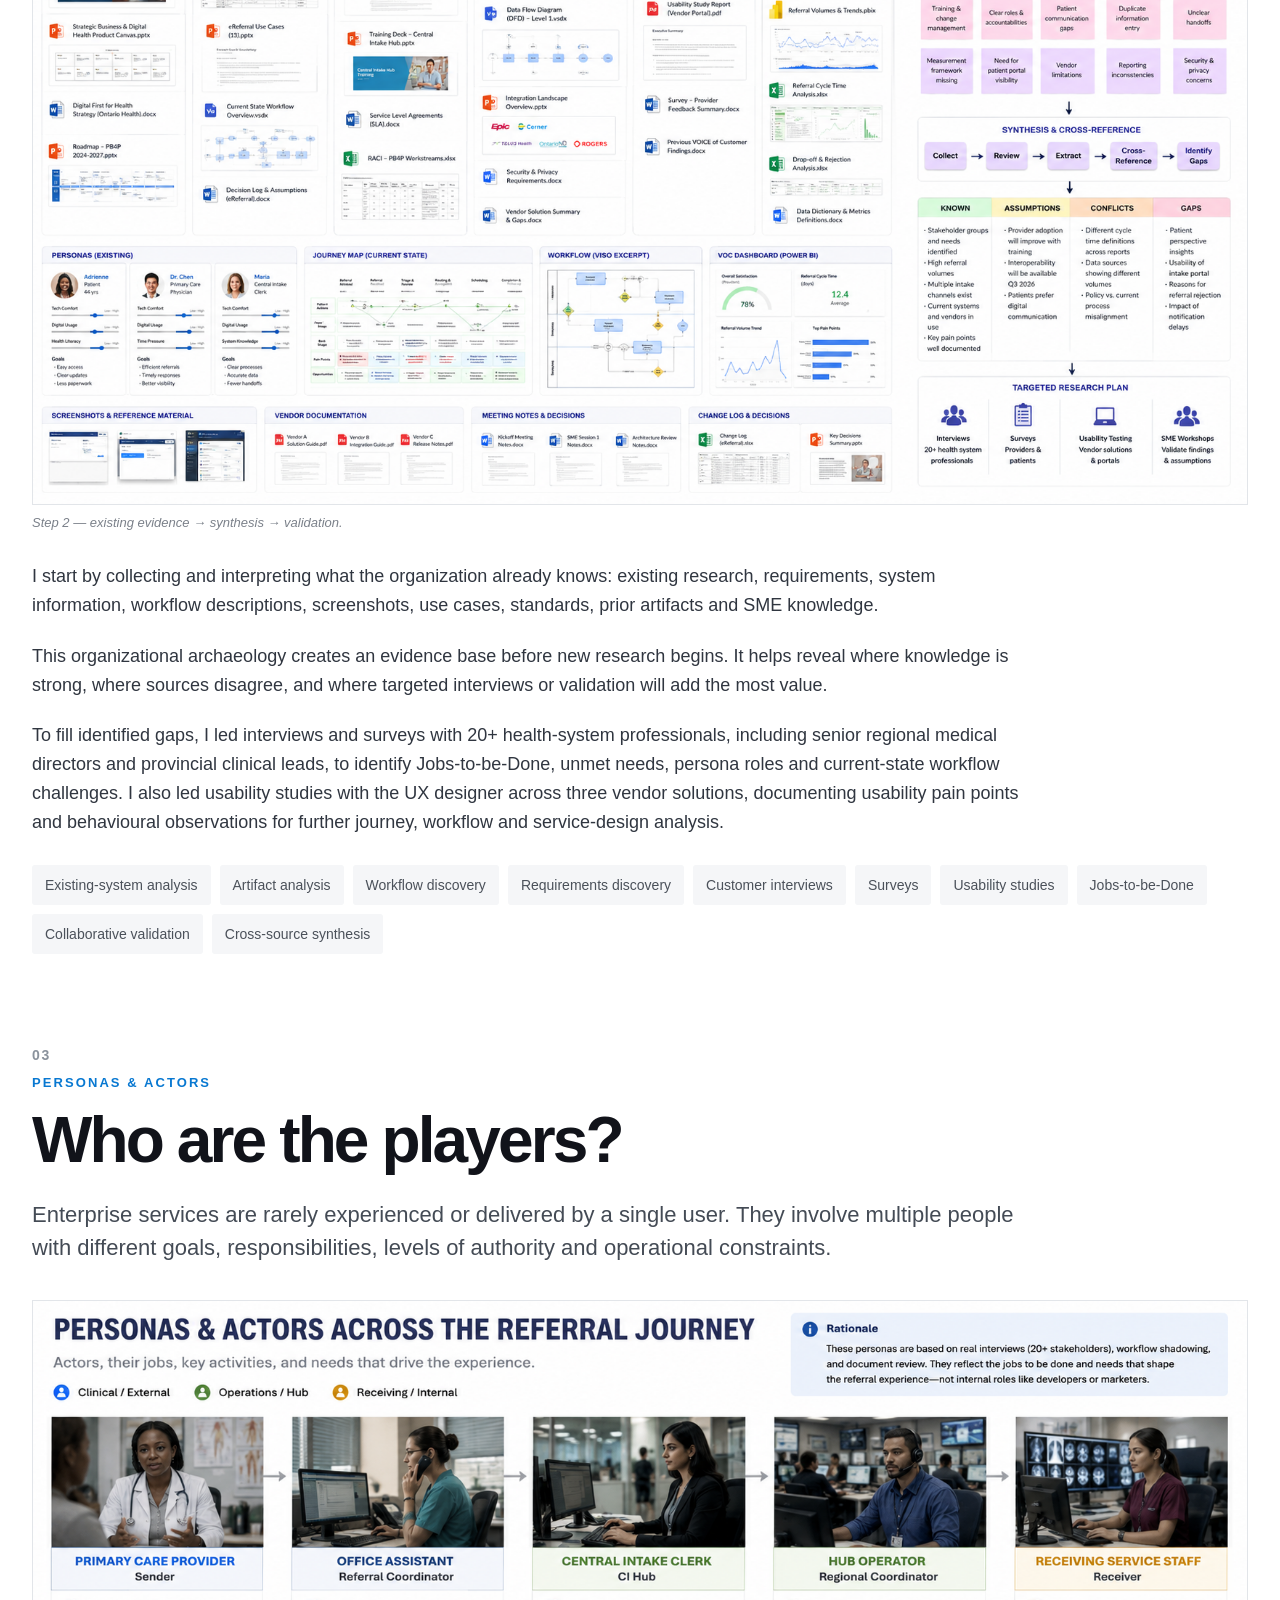
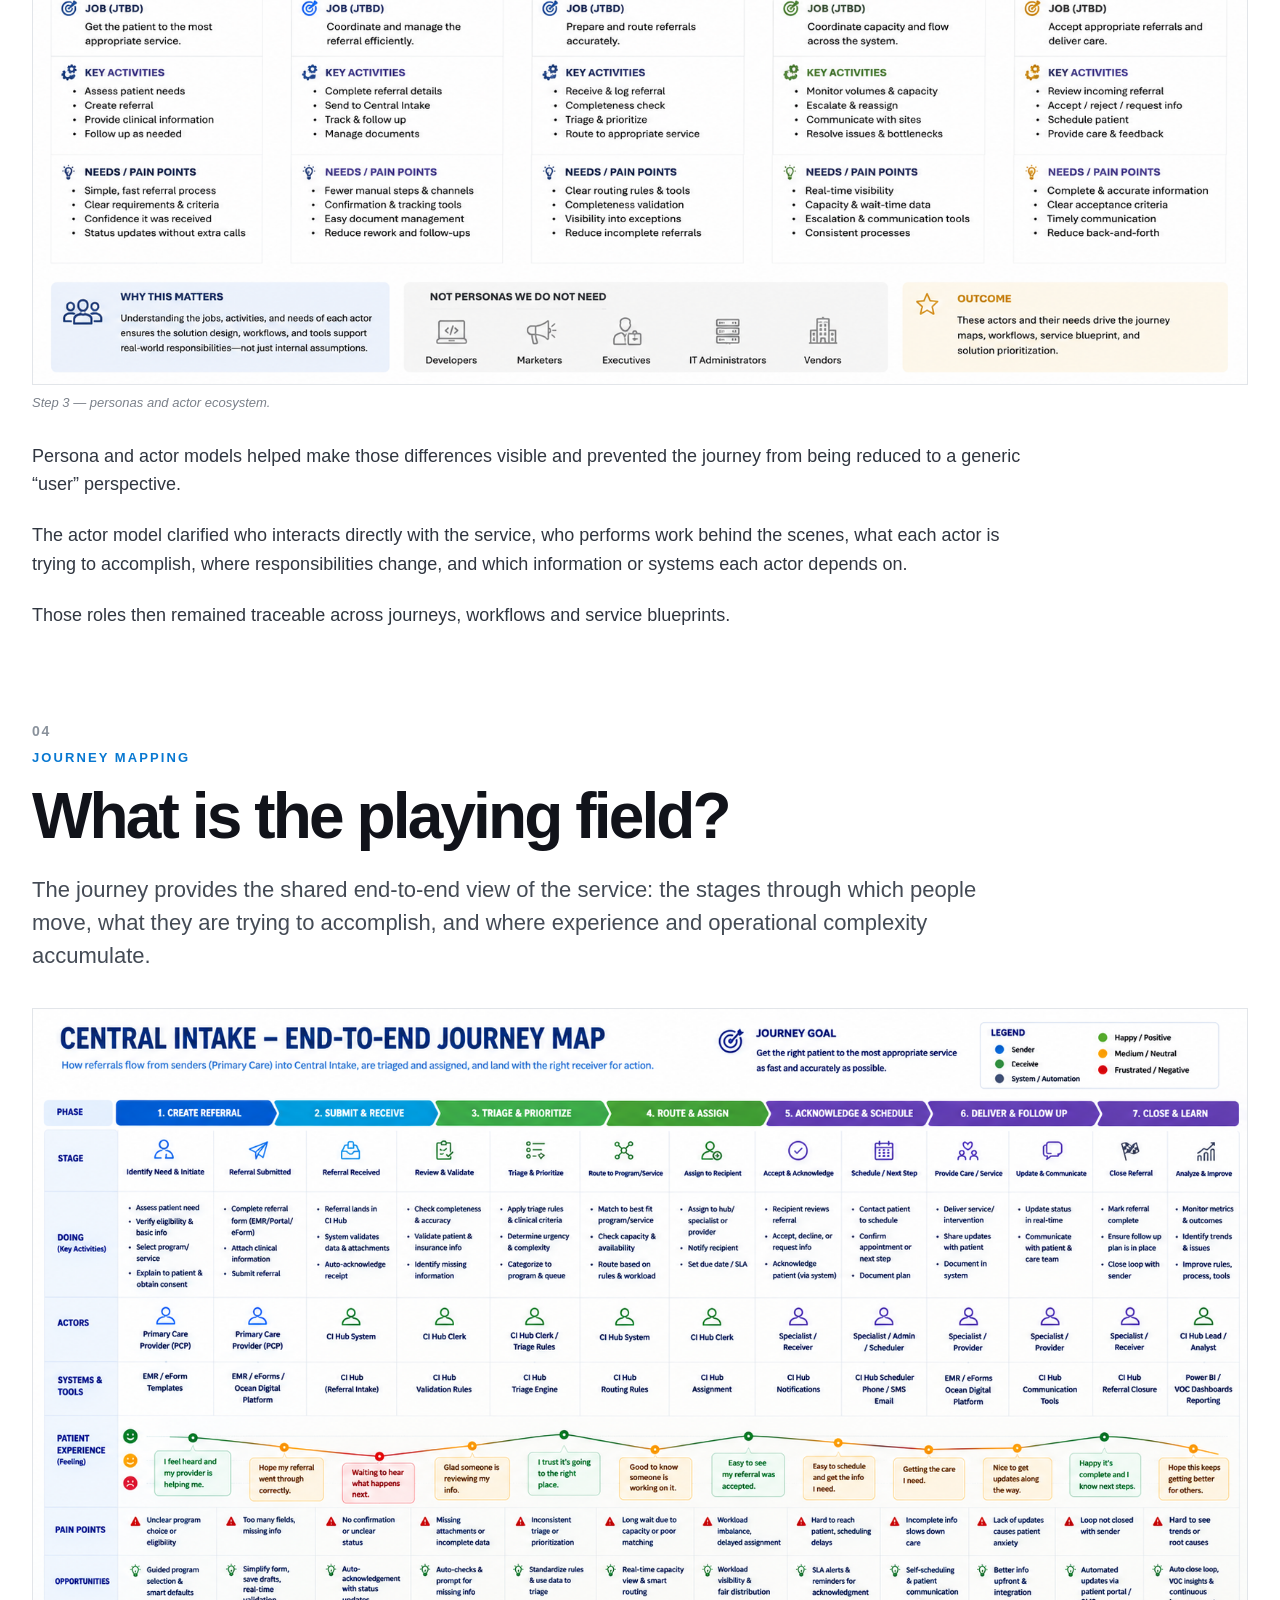
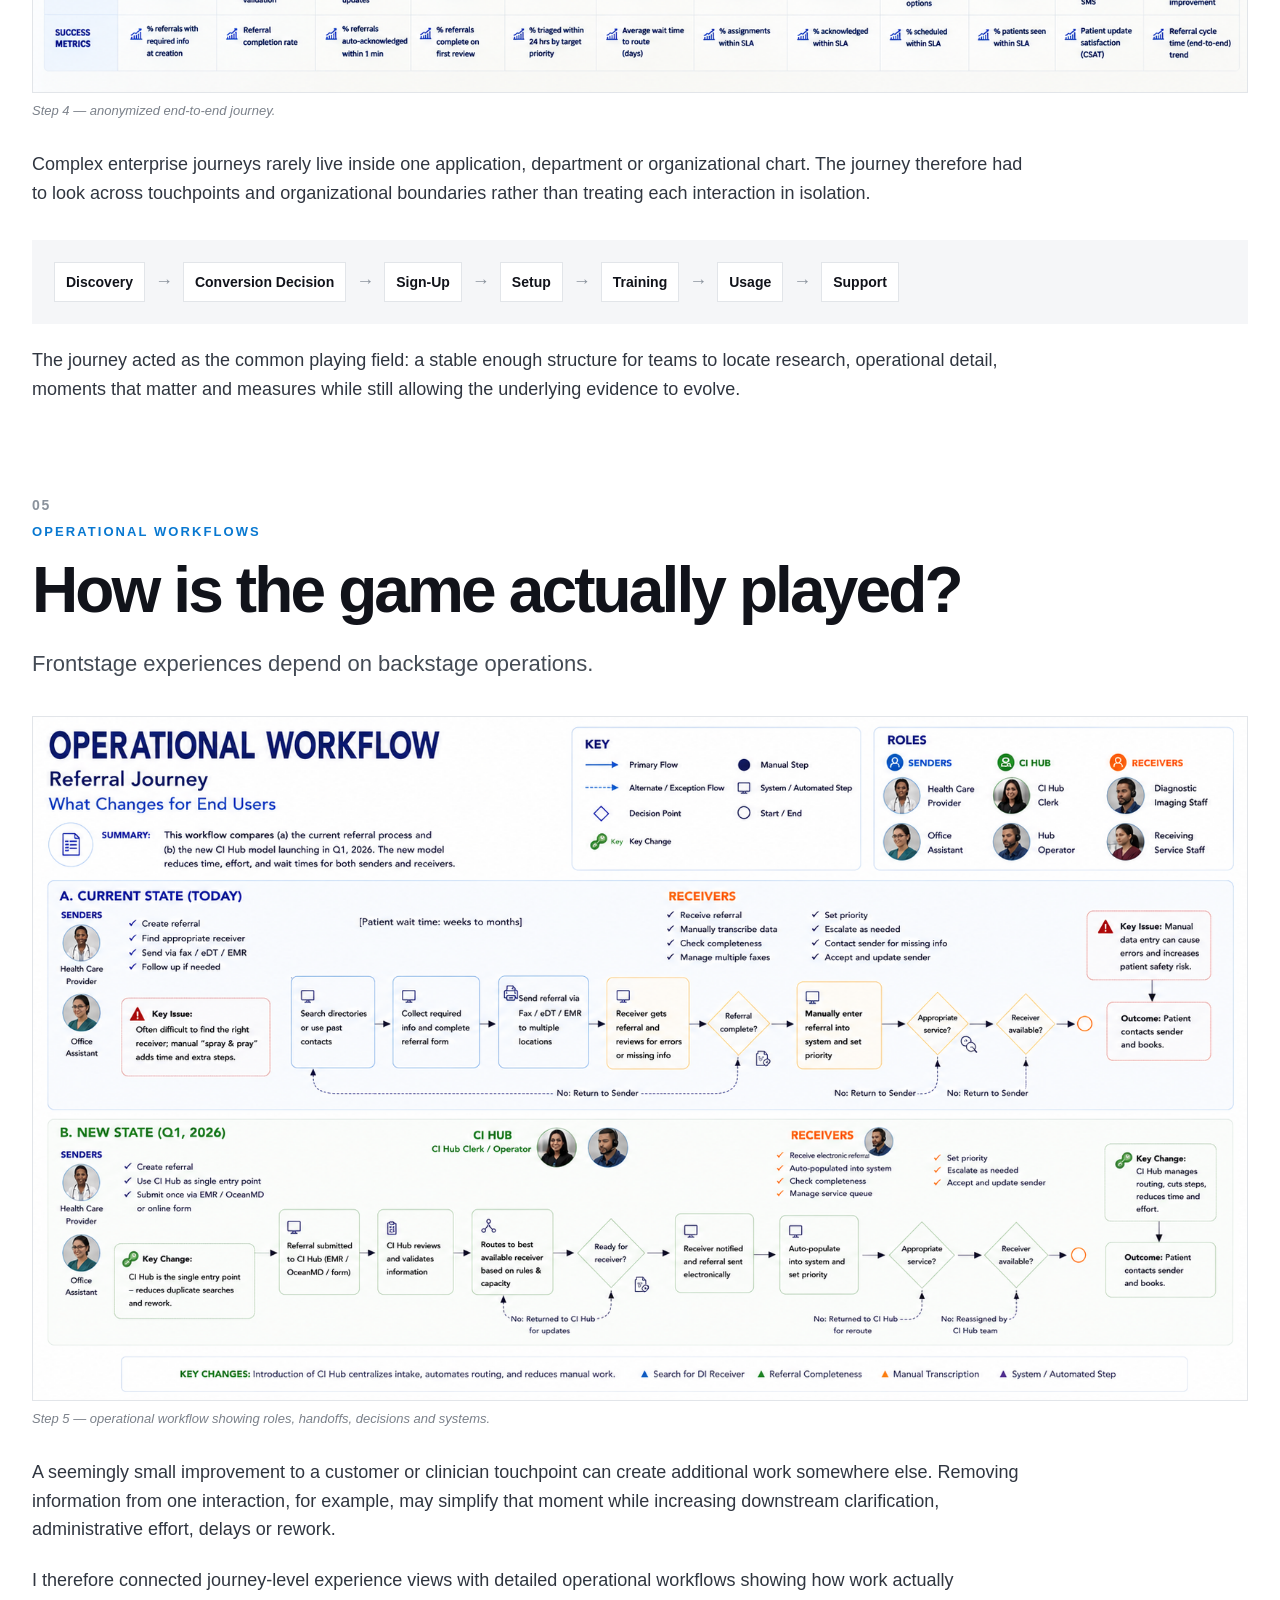
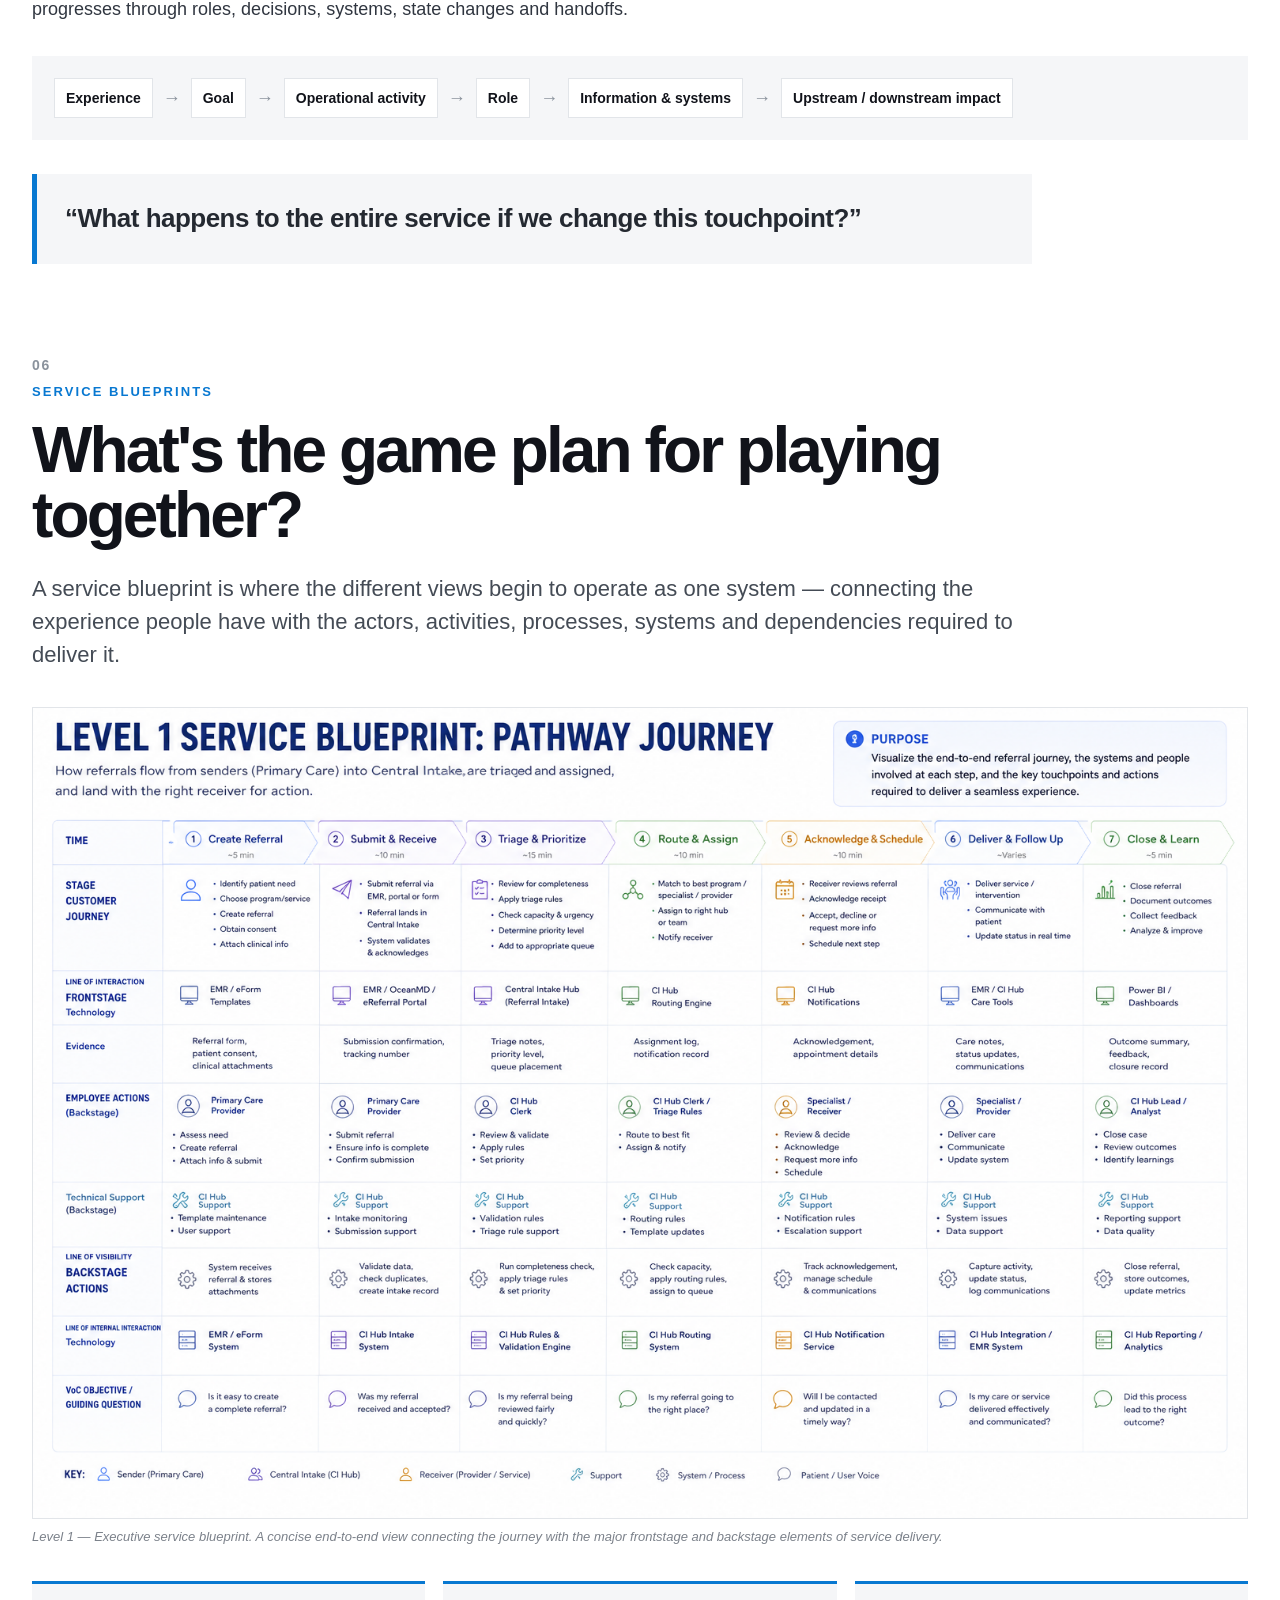
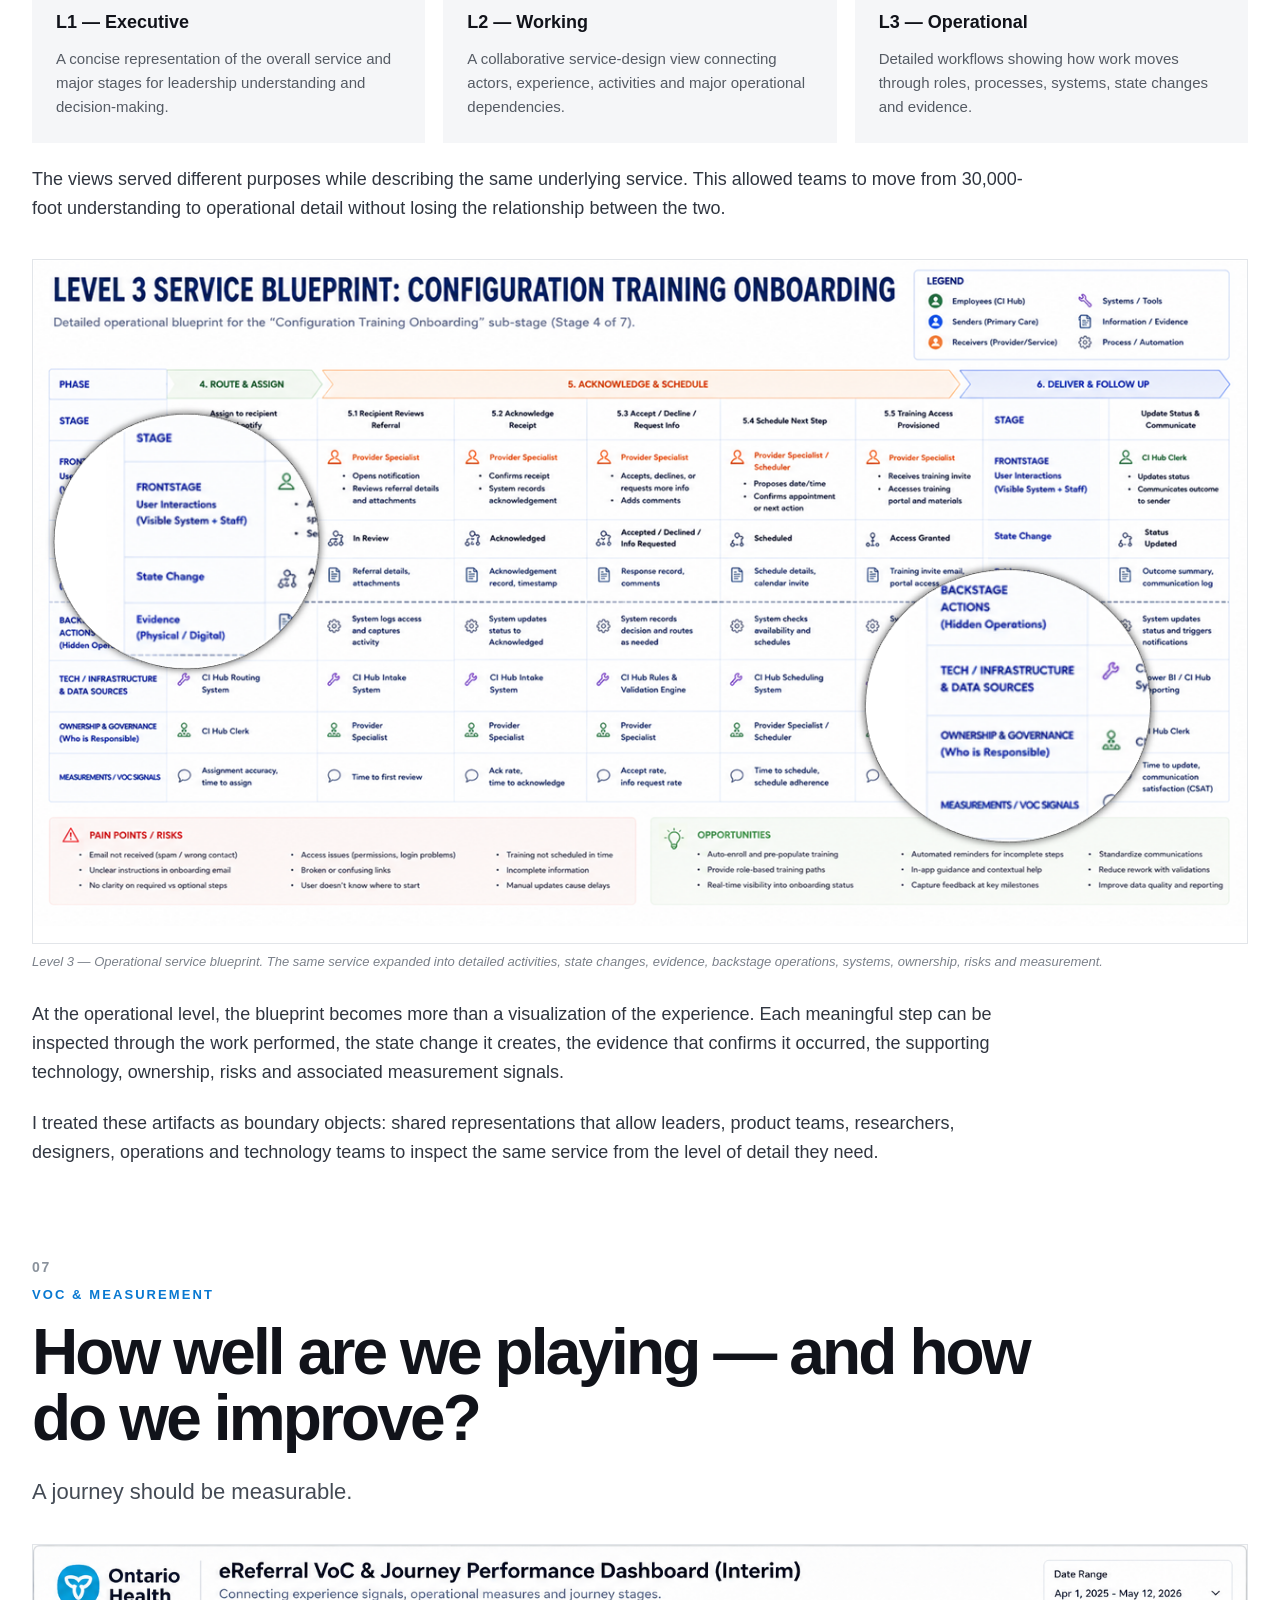
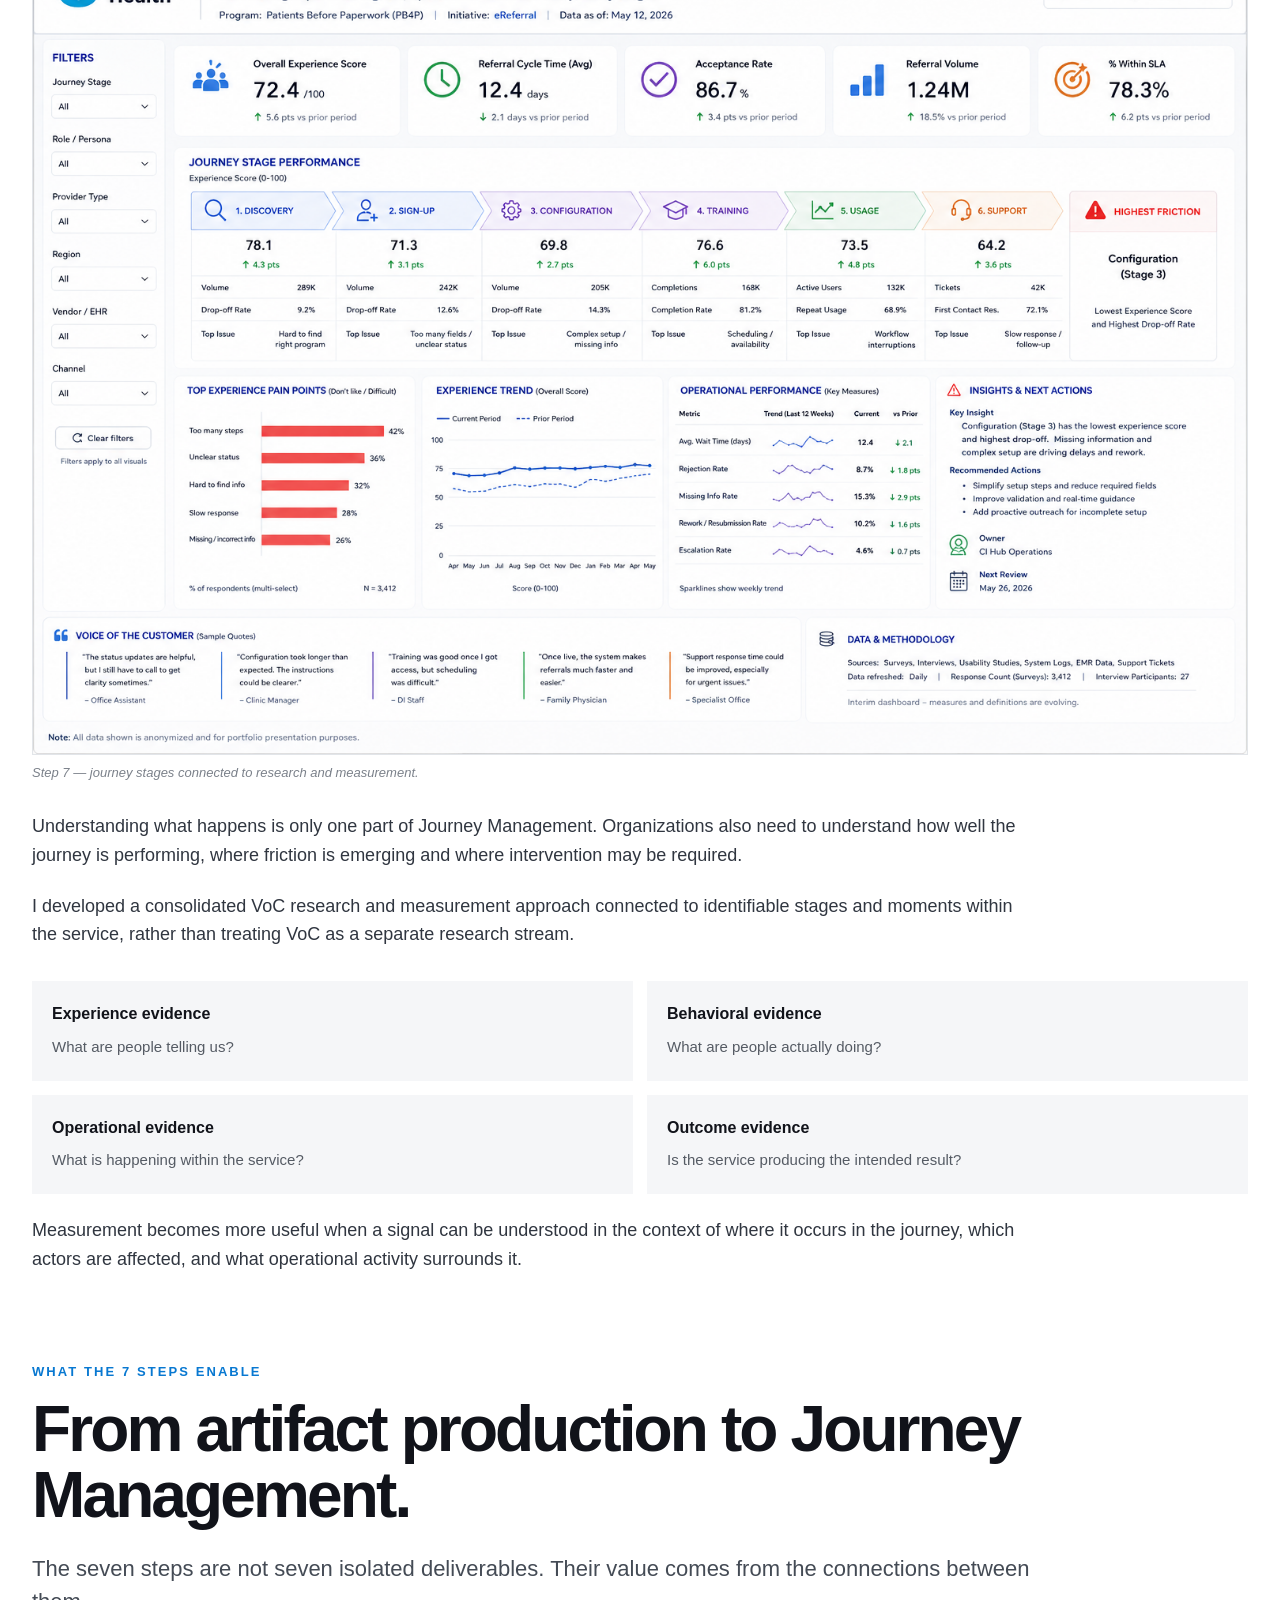
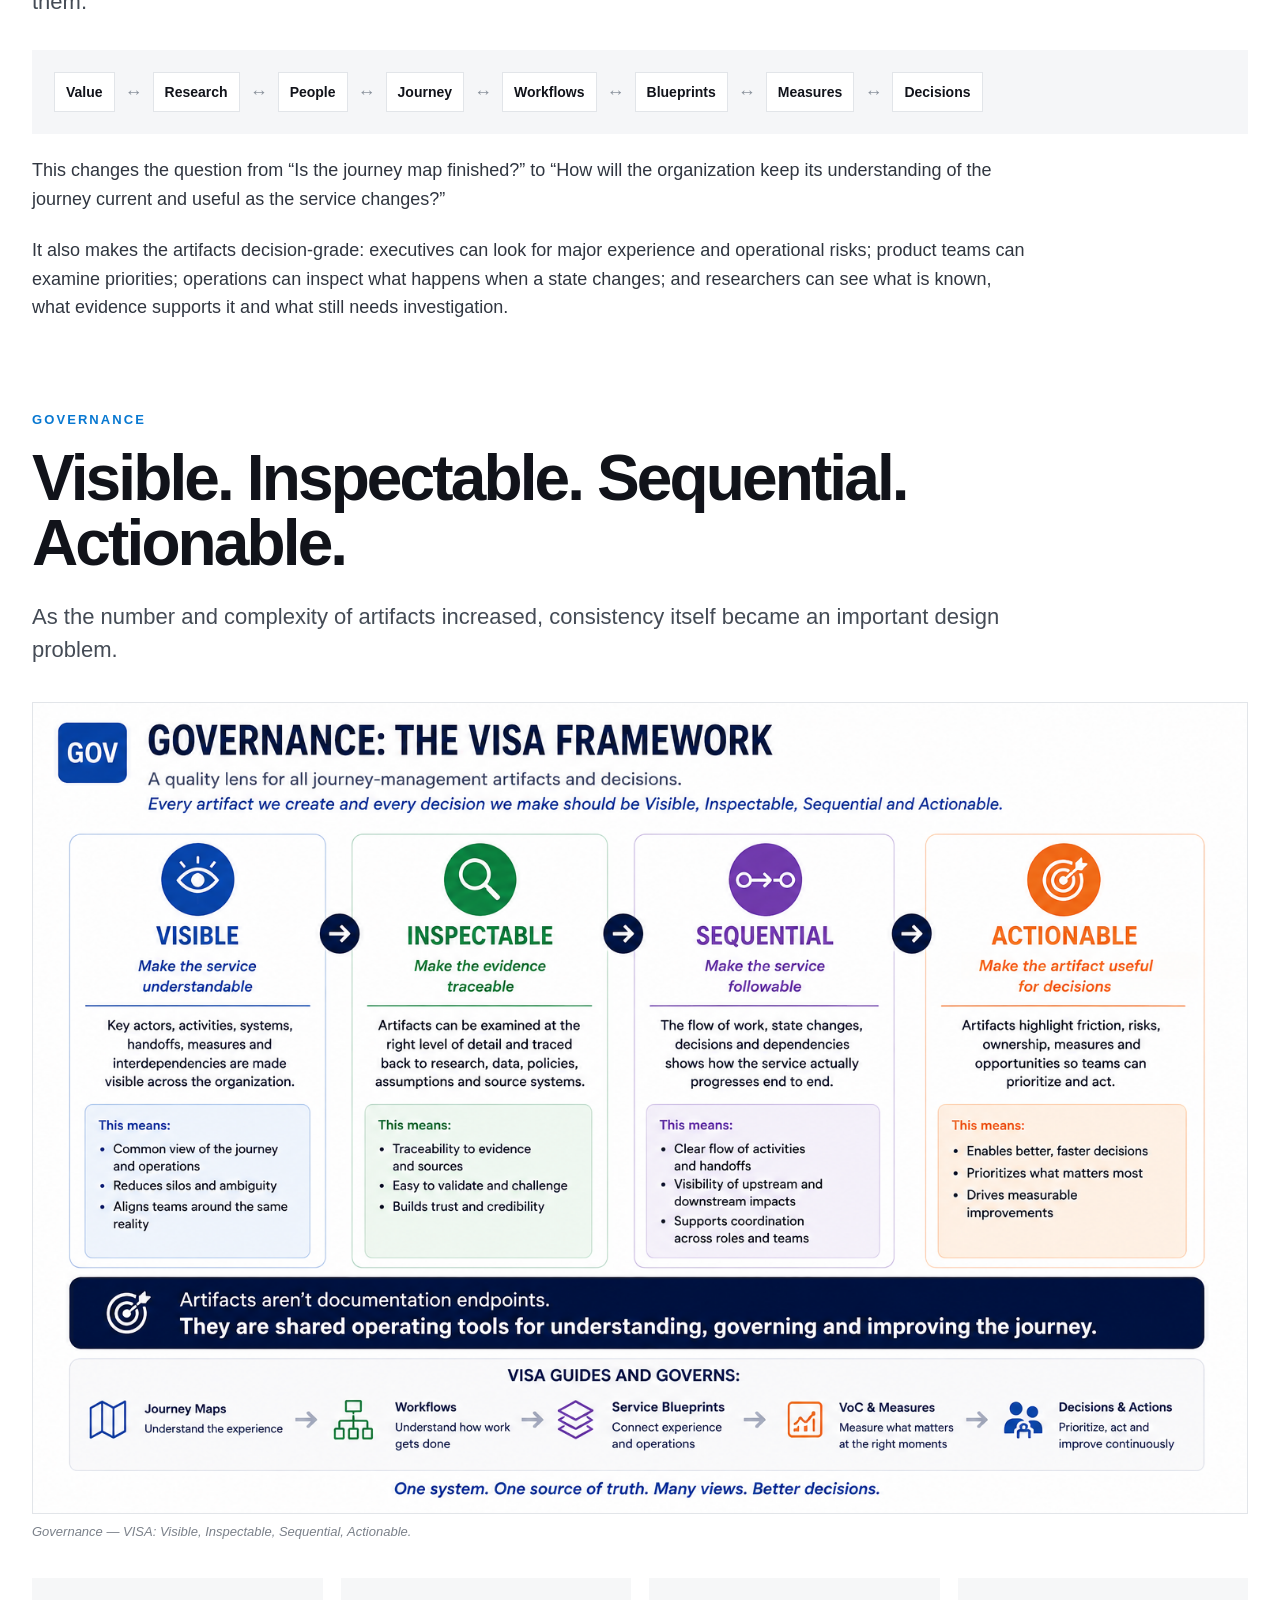
==== commit 5018715f: "Add files via upload" ====
--- a/index.html
+++ b/index.html
@@ -1014,12 +1014,12 @@
      </div>
     </section>
 
-    <!-- WHAT I LEARNED -->
+    <!-- JOURNEY MANAGEMENT PRINCIPLE -->
     <section class="case-section" id="learned">
      <div class="container">
 
       <p class="eyebrow">
-       WHAT I LEARNED
+       JOURNEY MANAGEMENT PRINCIPLE
       </p>
 
       <h2 class="section-title">
@@ -1052,12 +1052,12 @@
      </div>
     </section>
 
-    <!-- MY ROLE -->
+    <!-- MY ROLE & CONTRIBUTION -->
     <section class="case-section role-section" id="role">
      <div class="container">
 
       <p class="eyebrow">
-       MY ROLE
+       MY ROLE &amp; CONTRIBUTION
       </p>
 
       <h2 class="section-title">
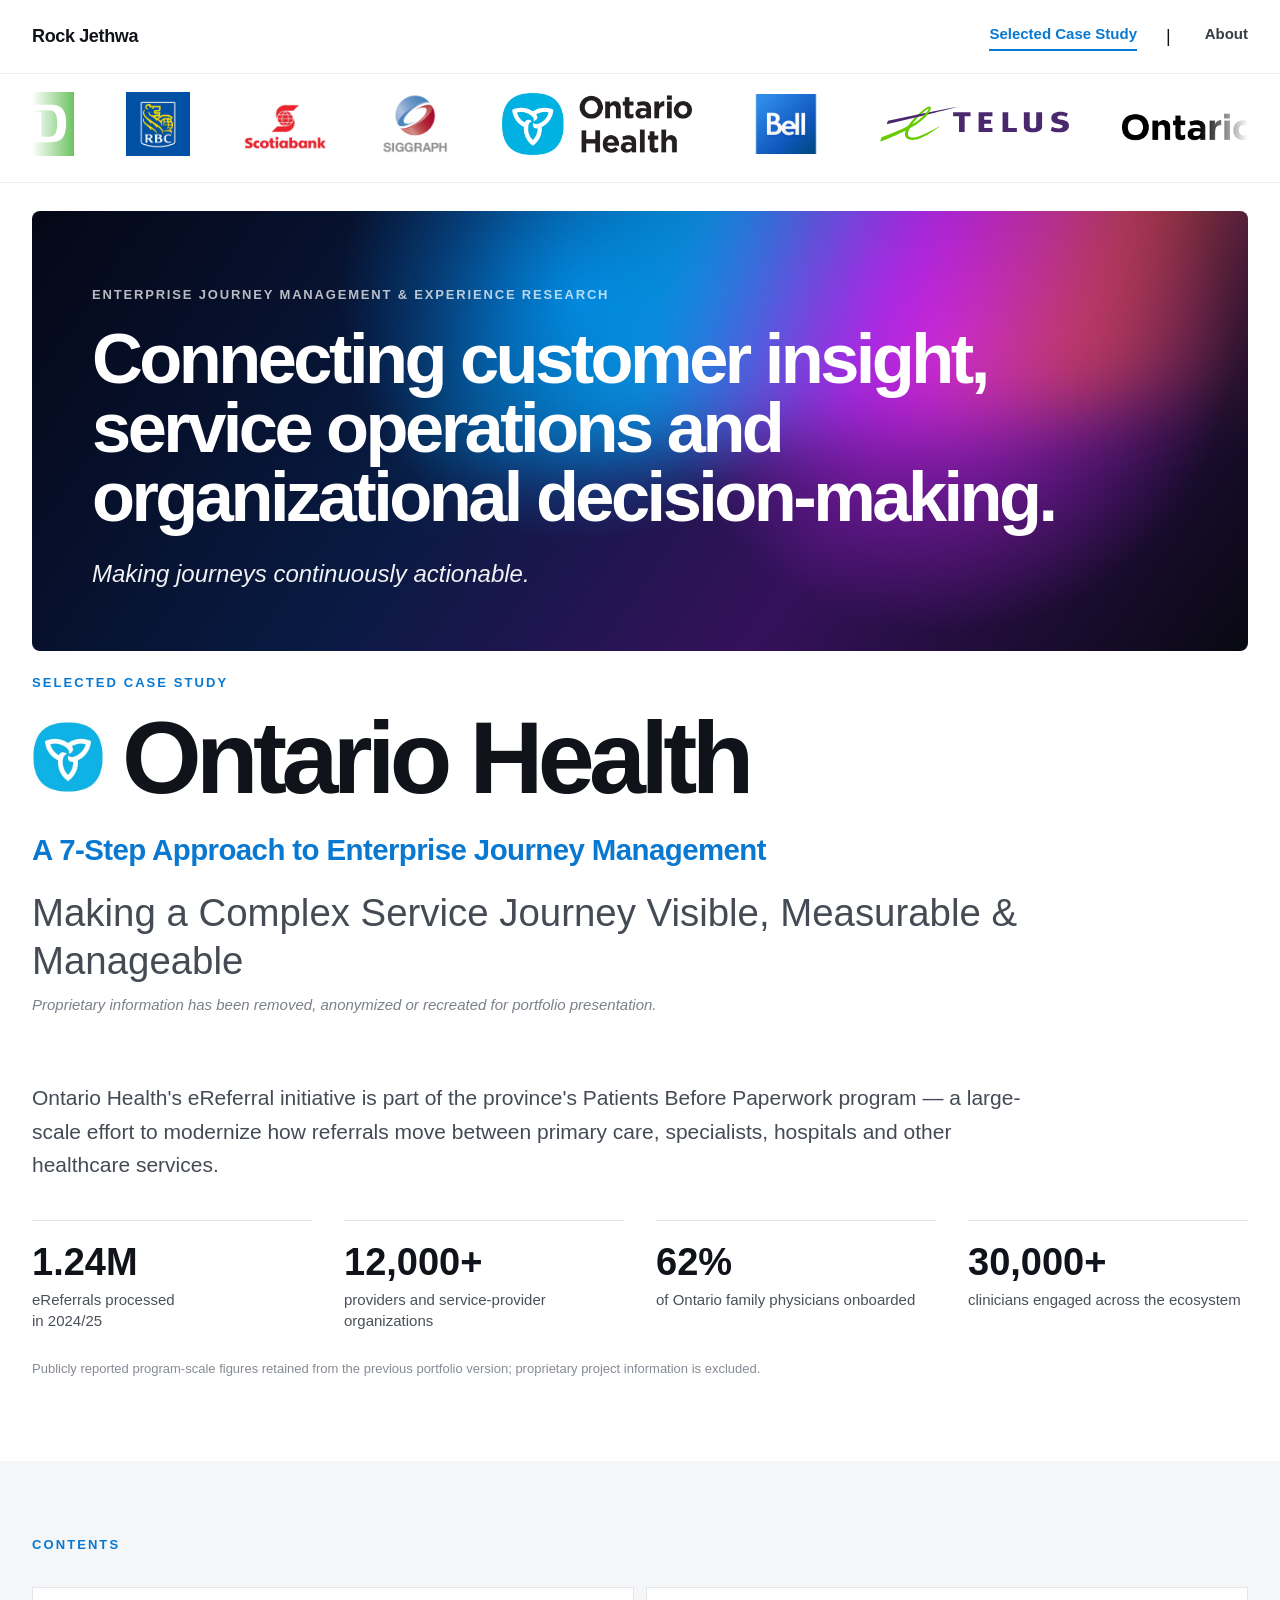
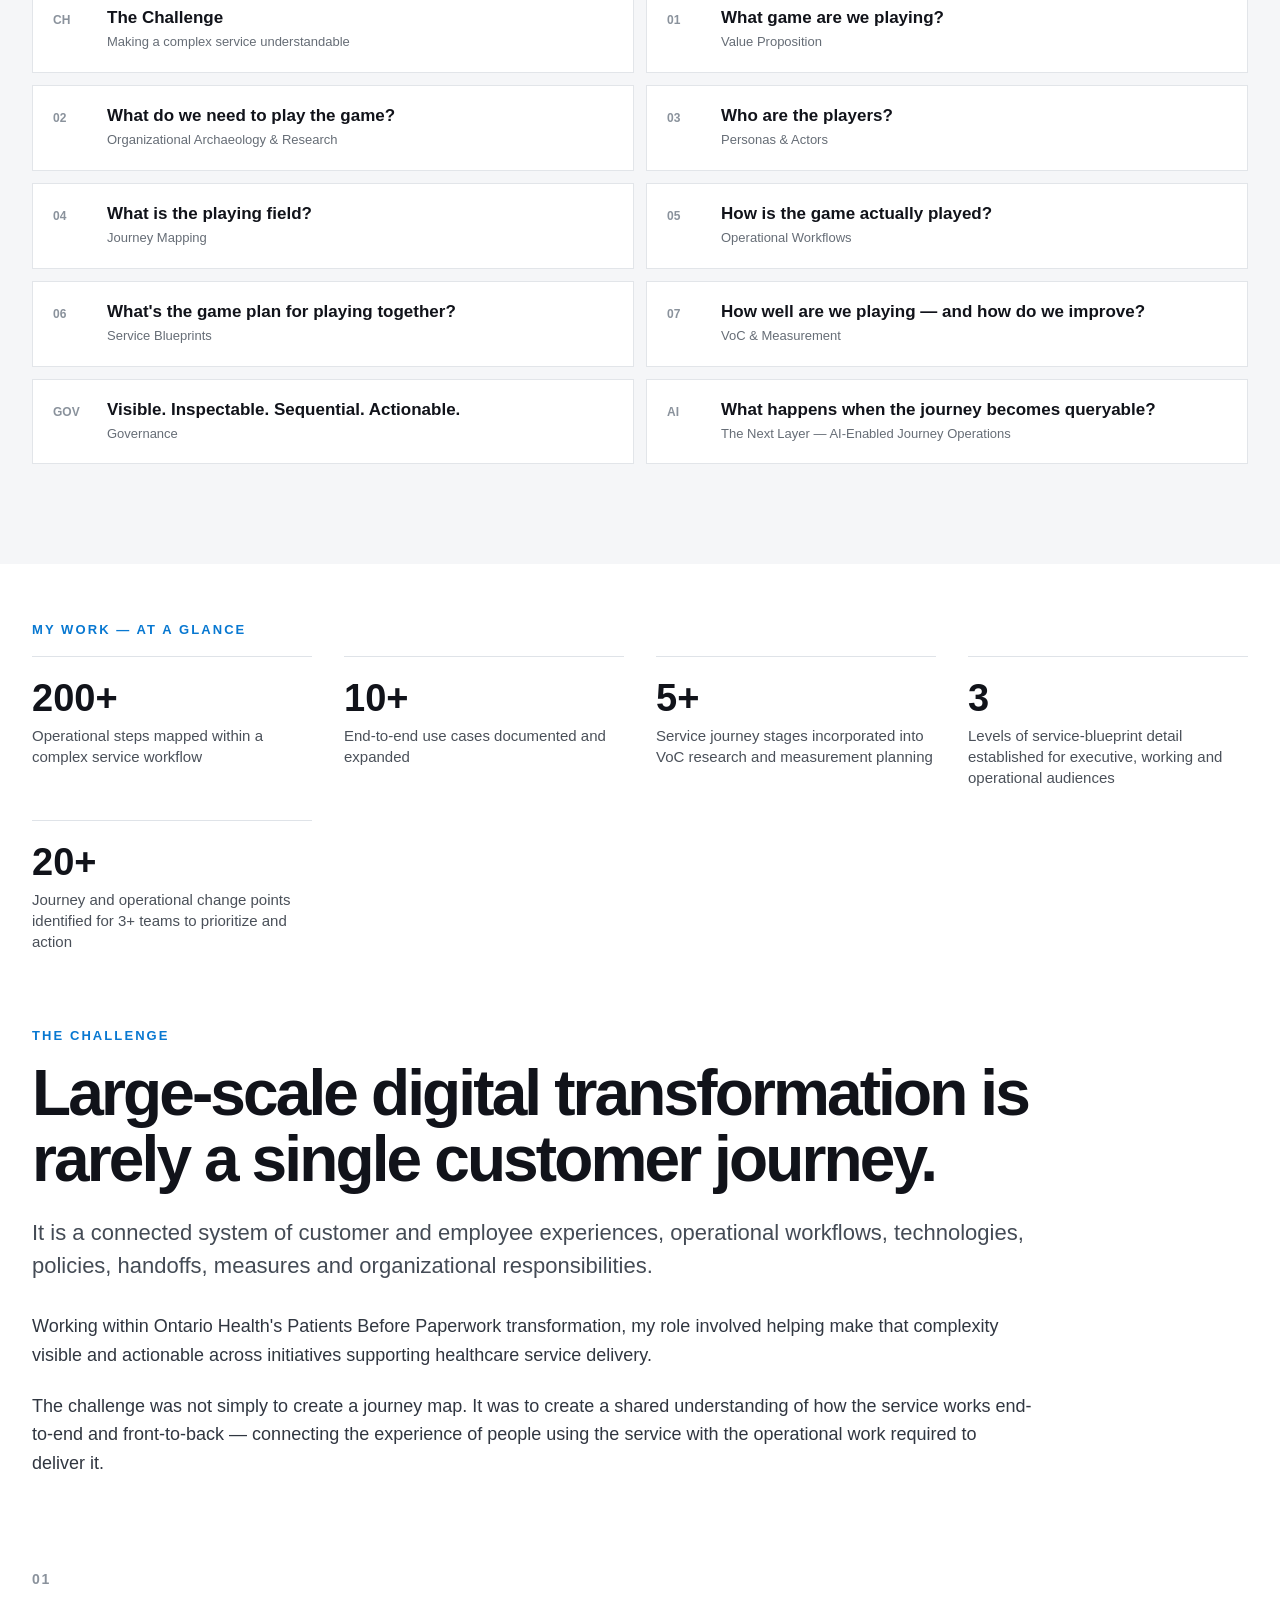
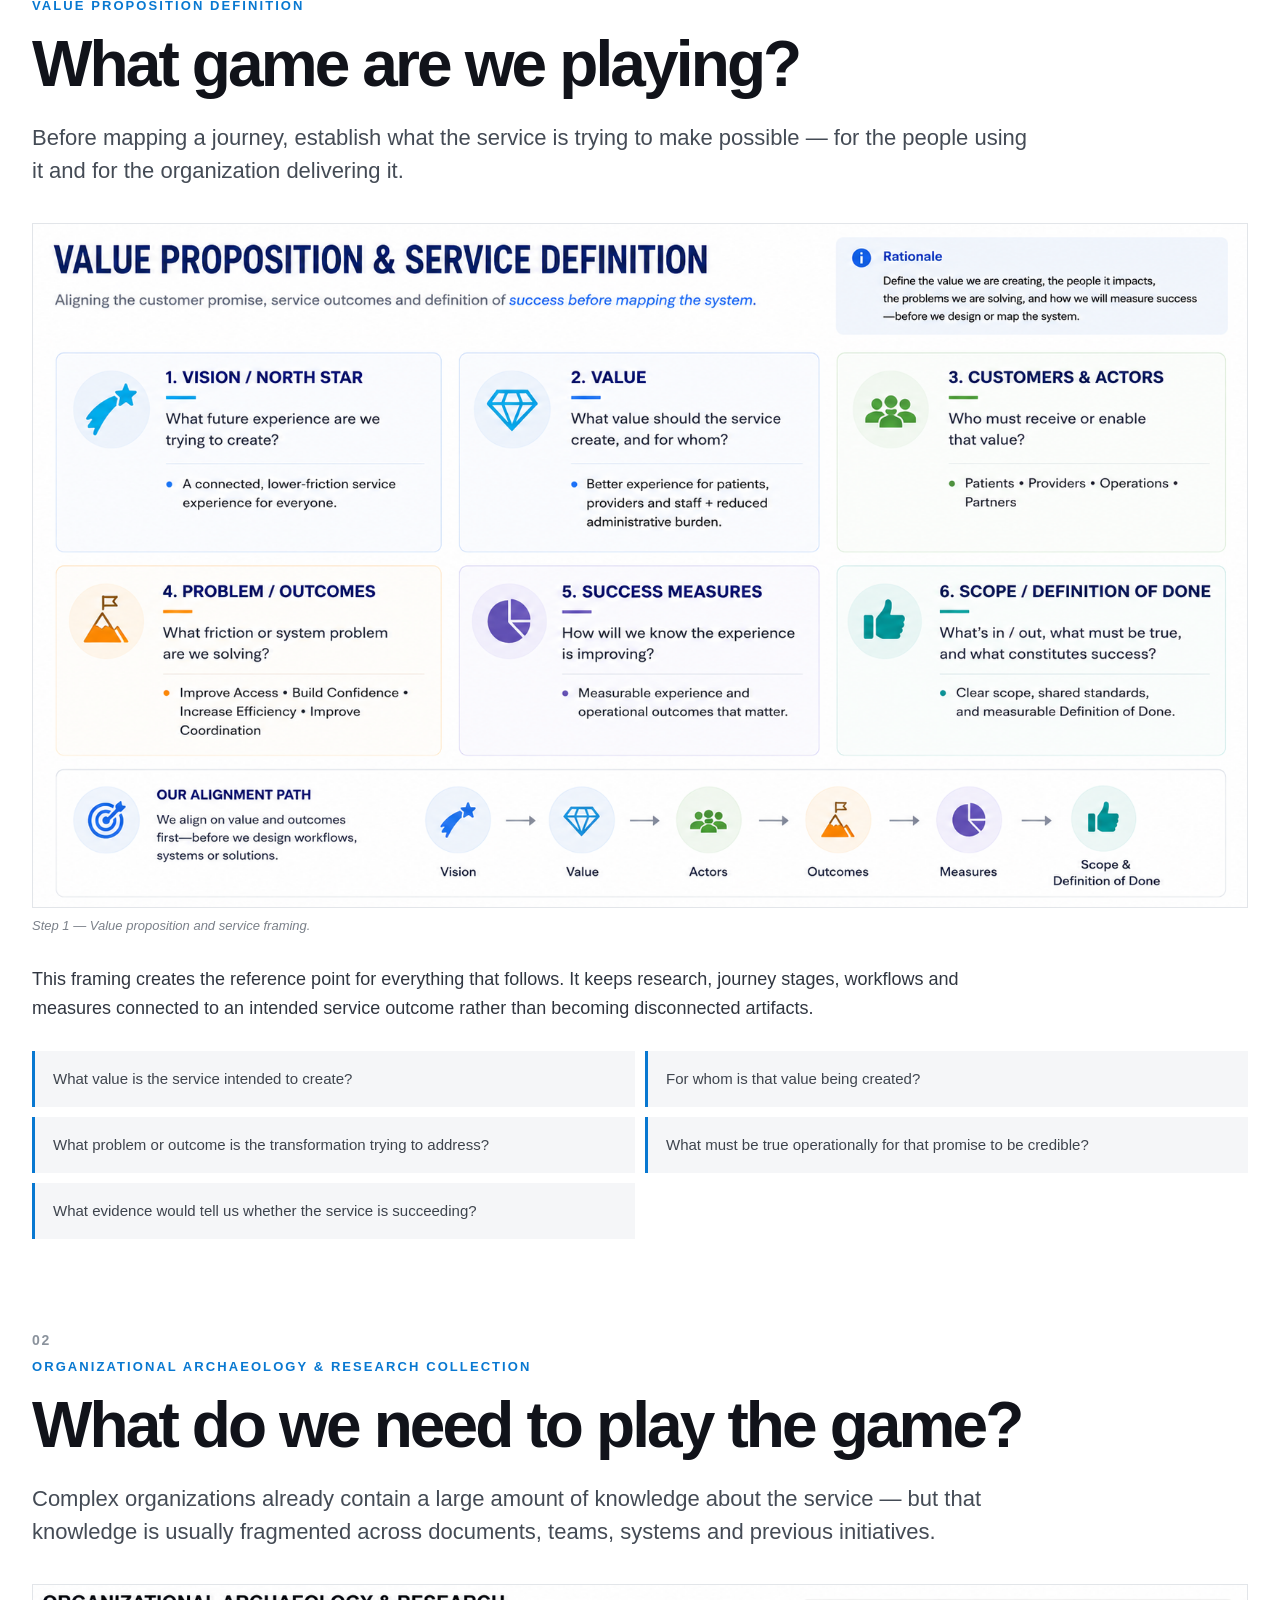
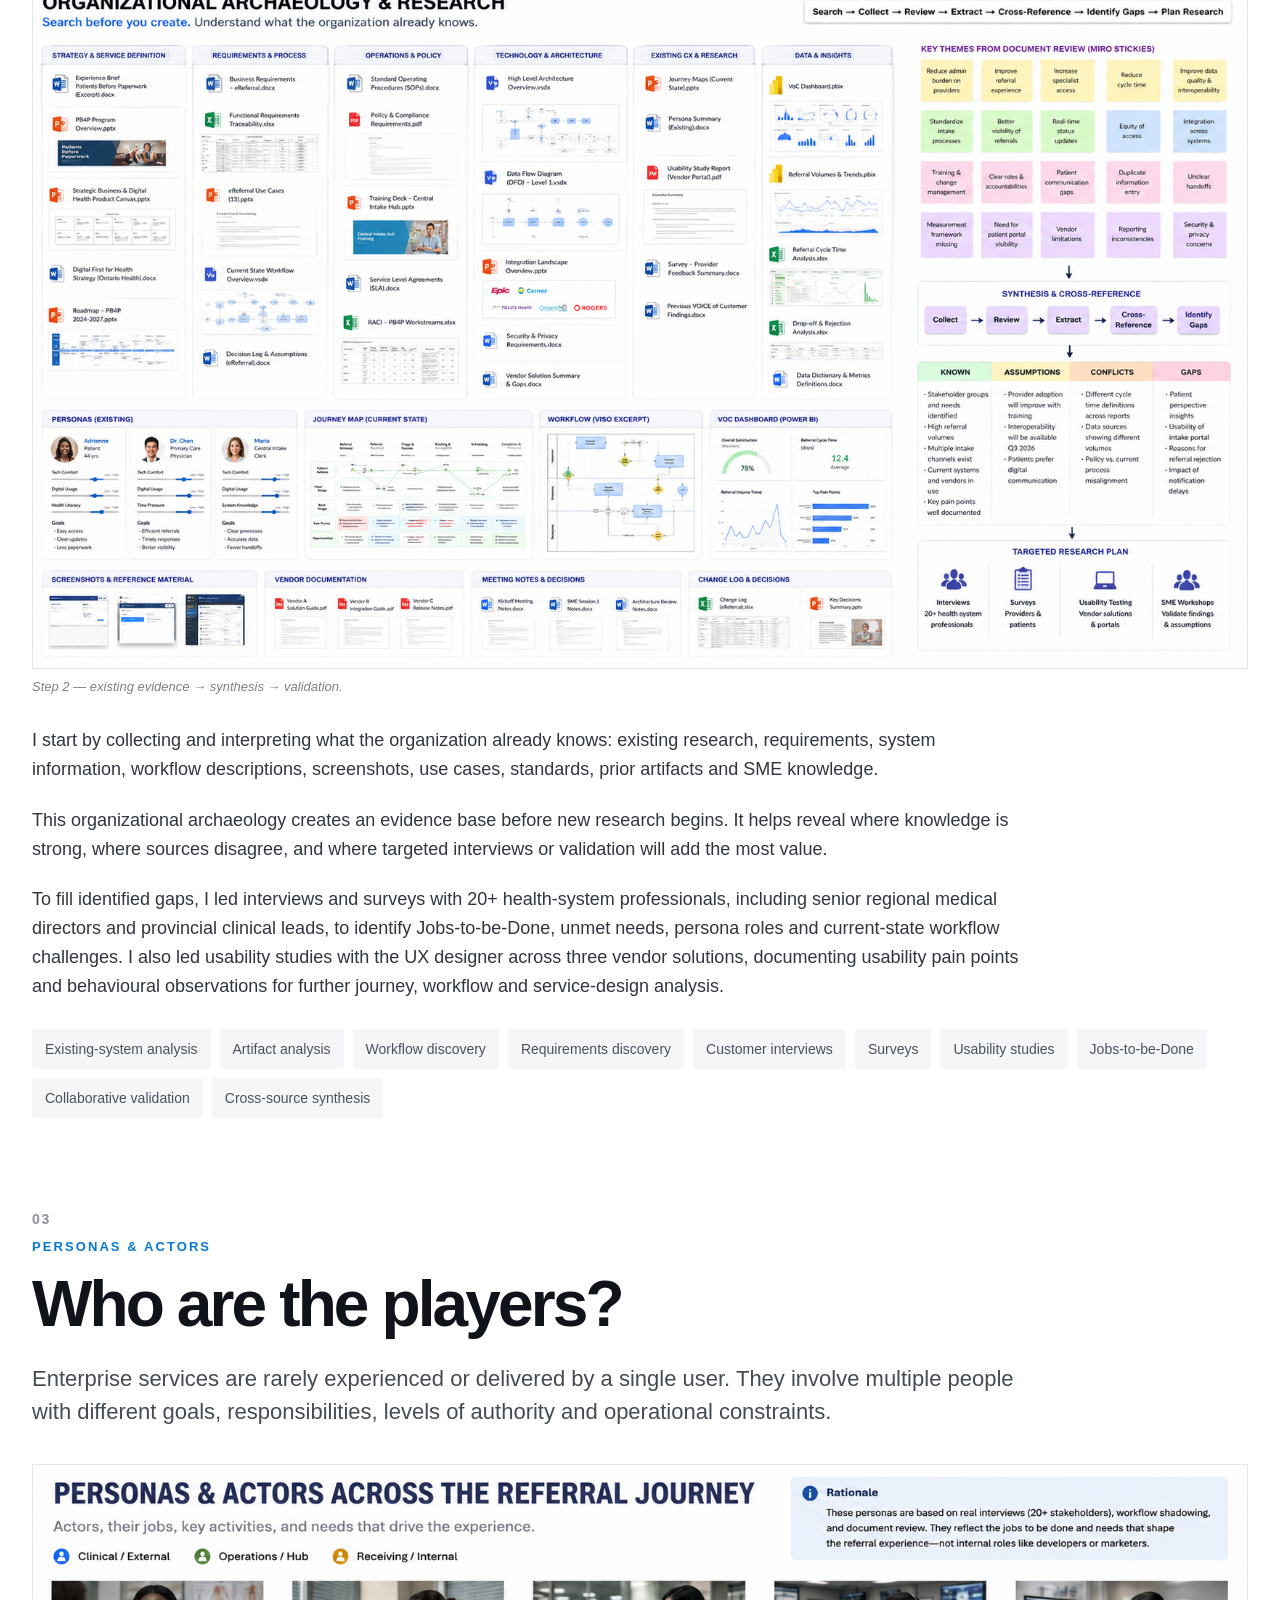
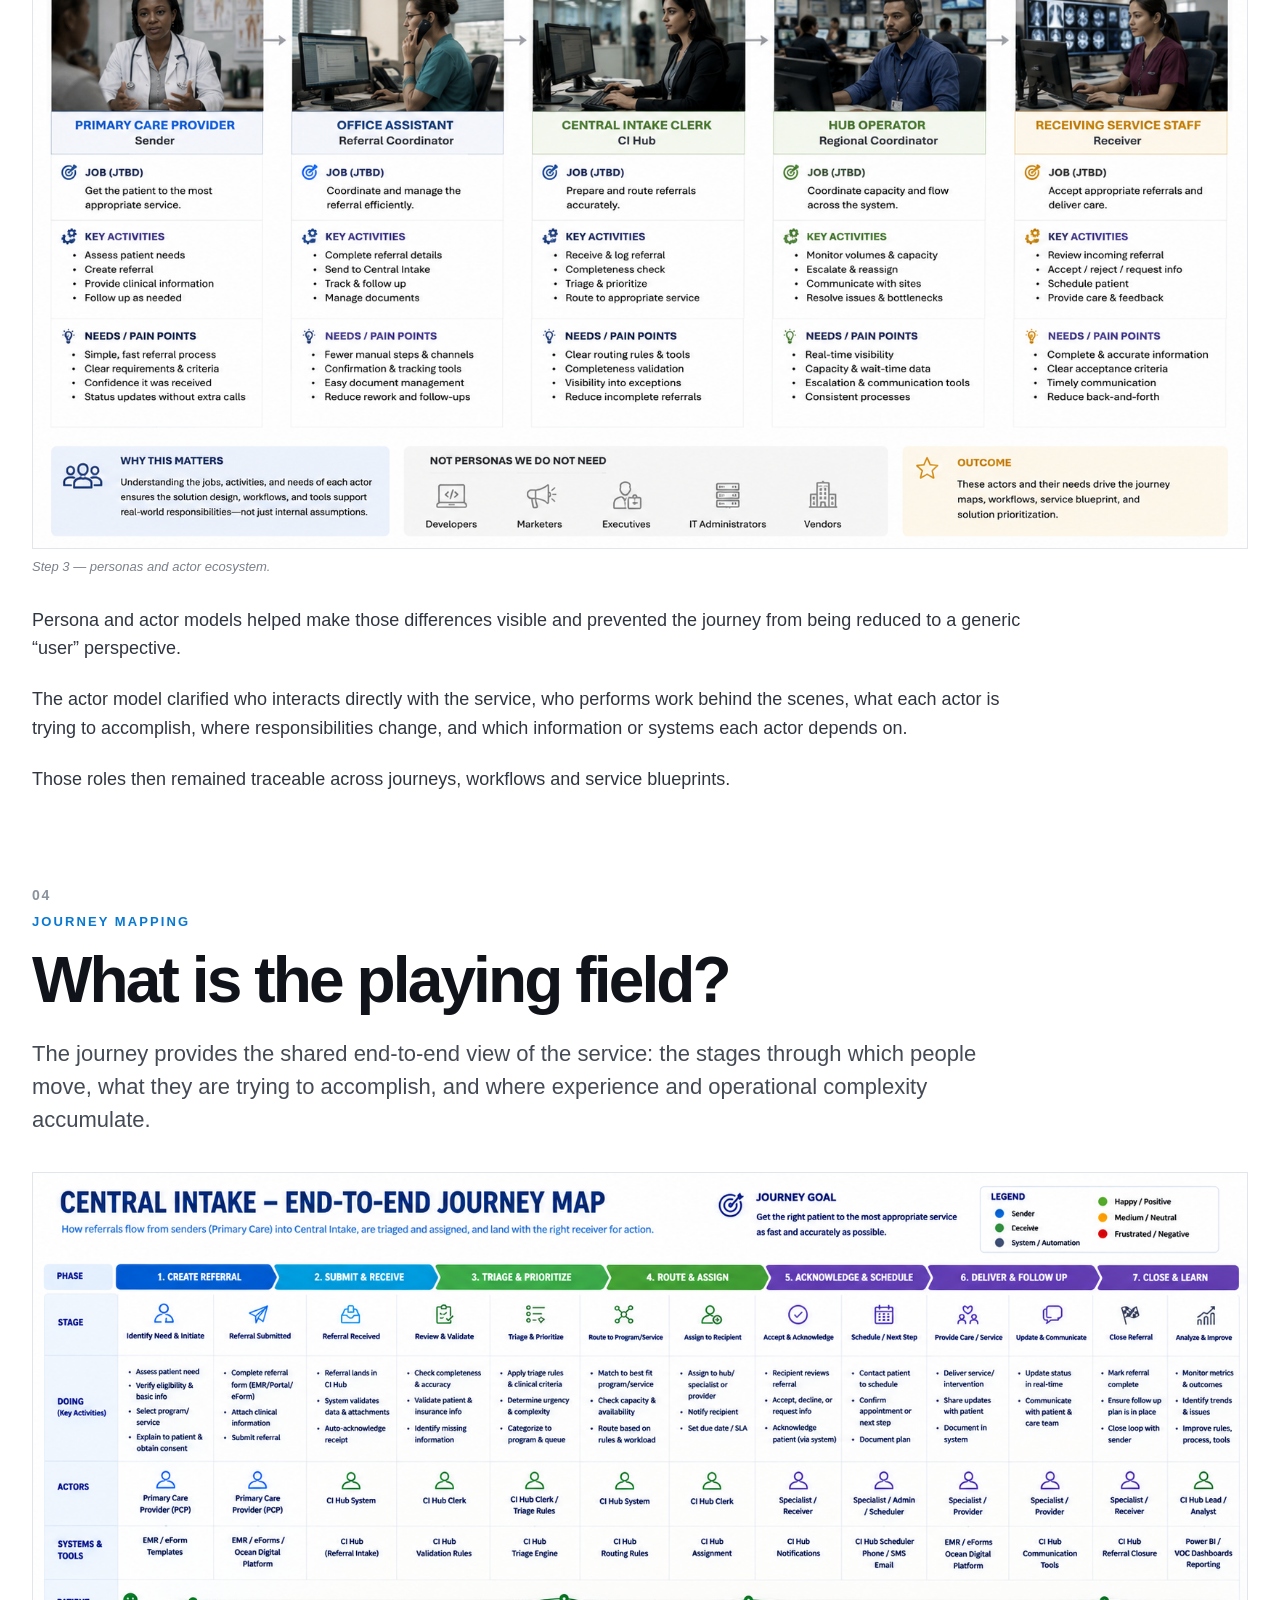
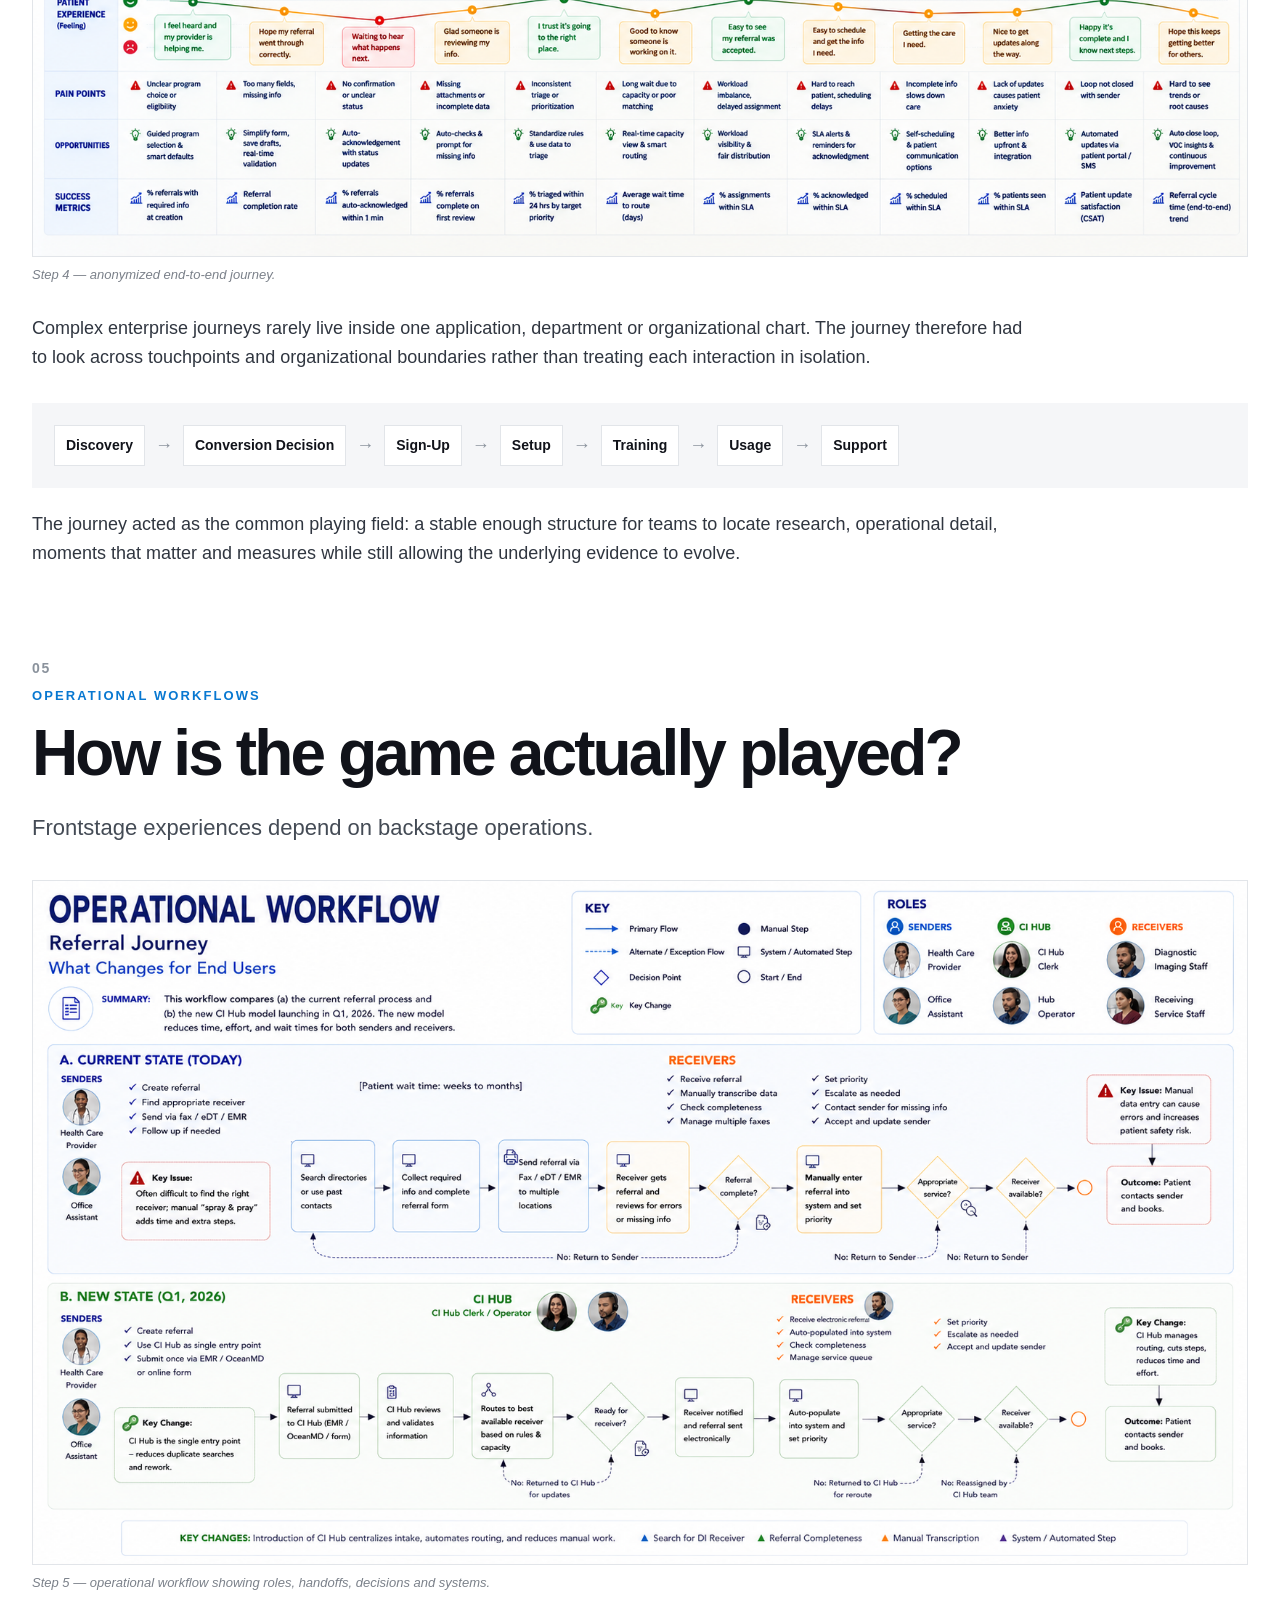
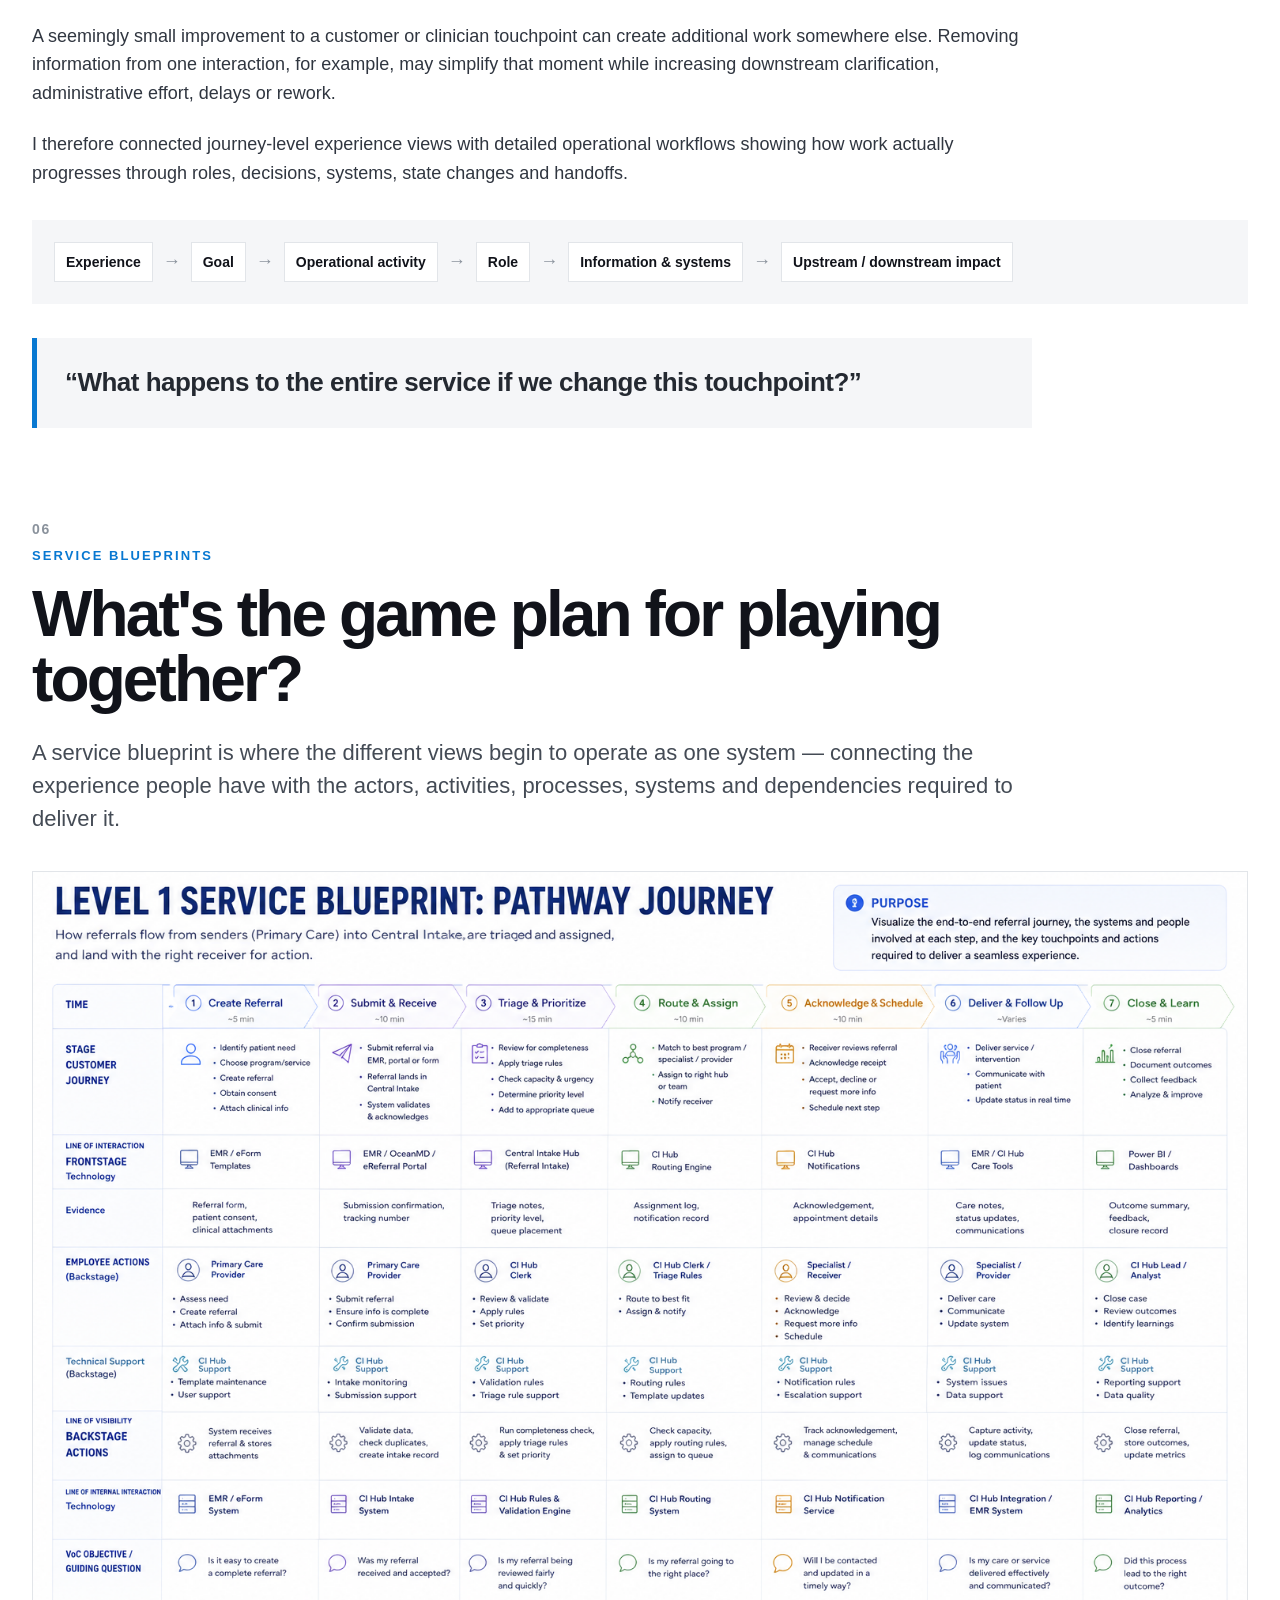
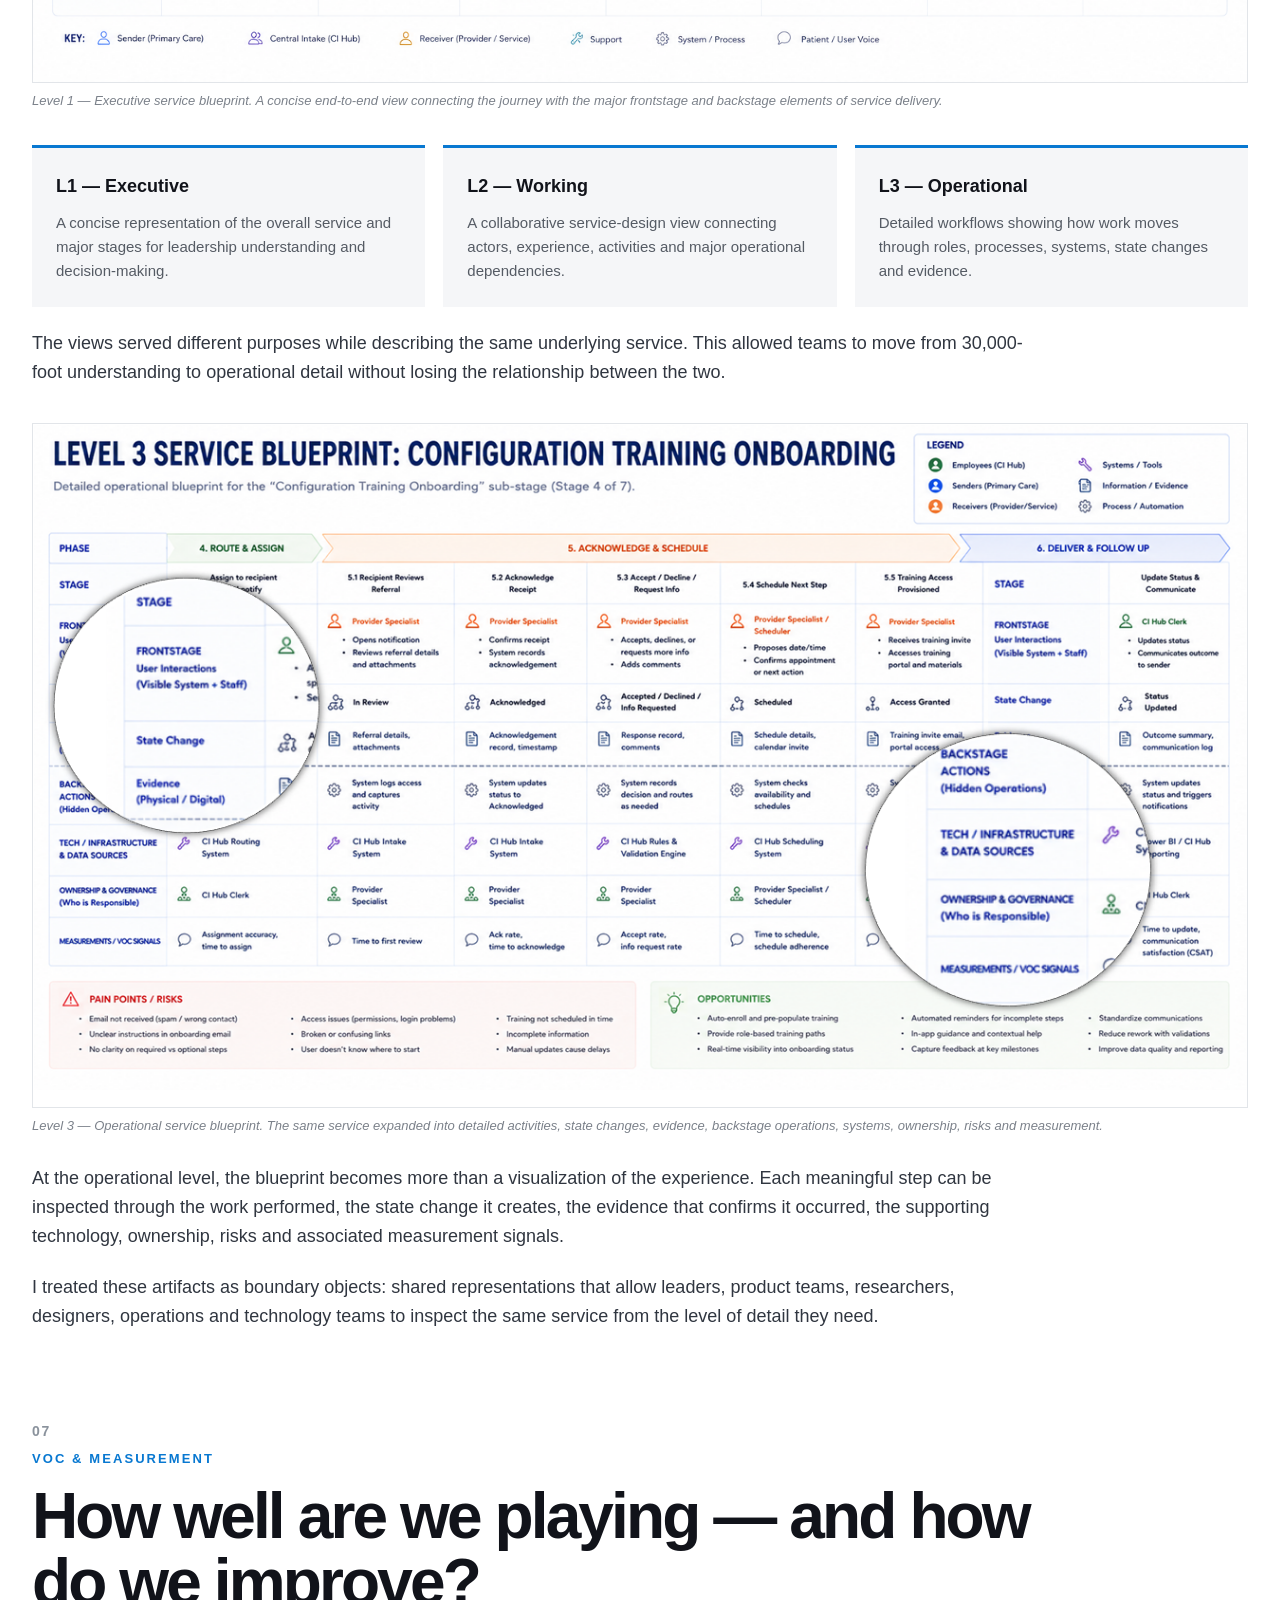
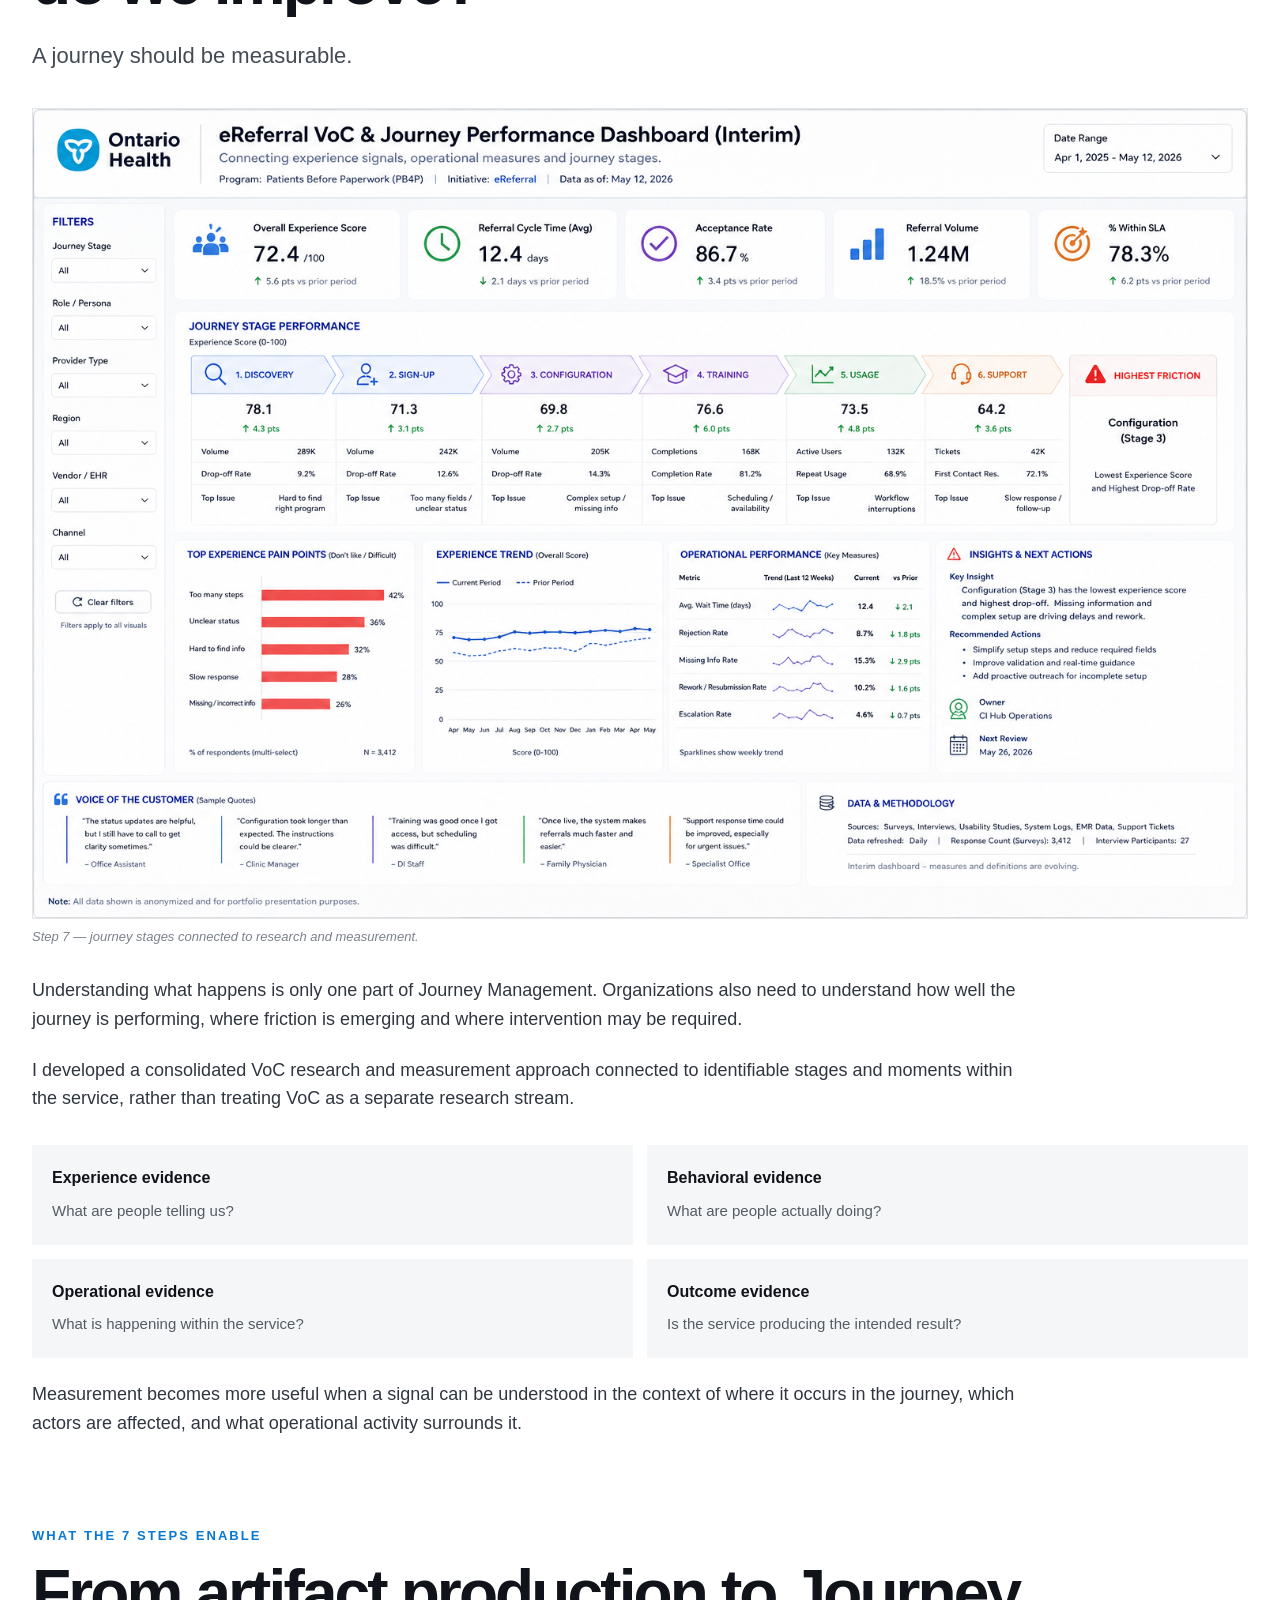
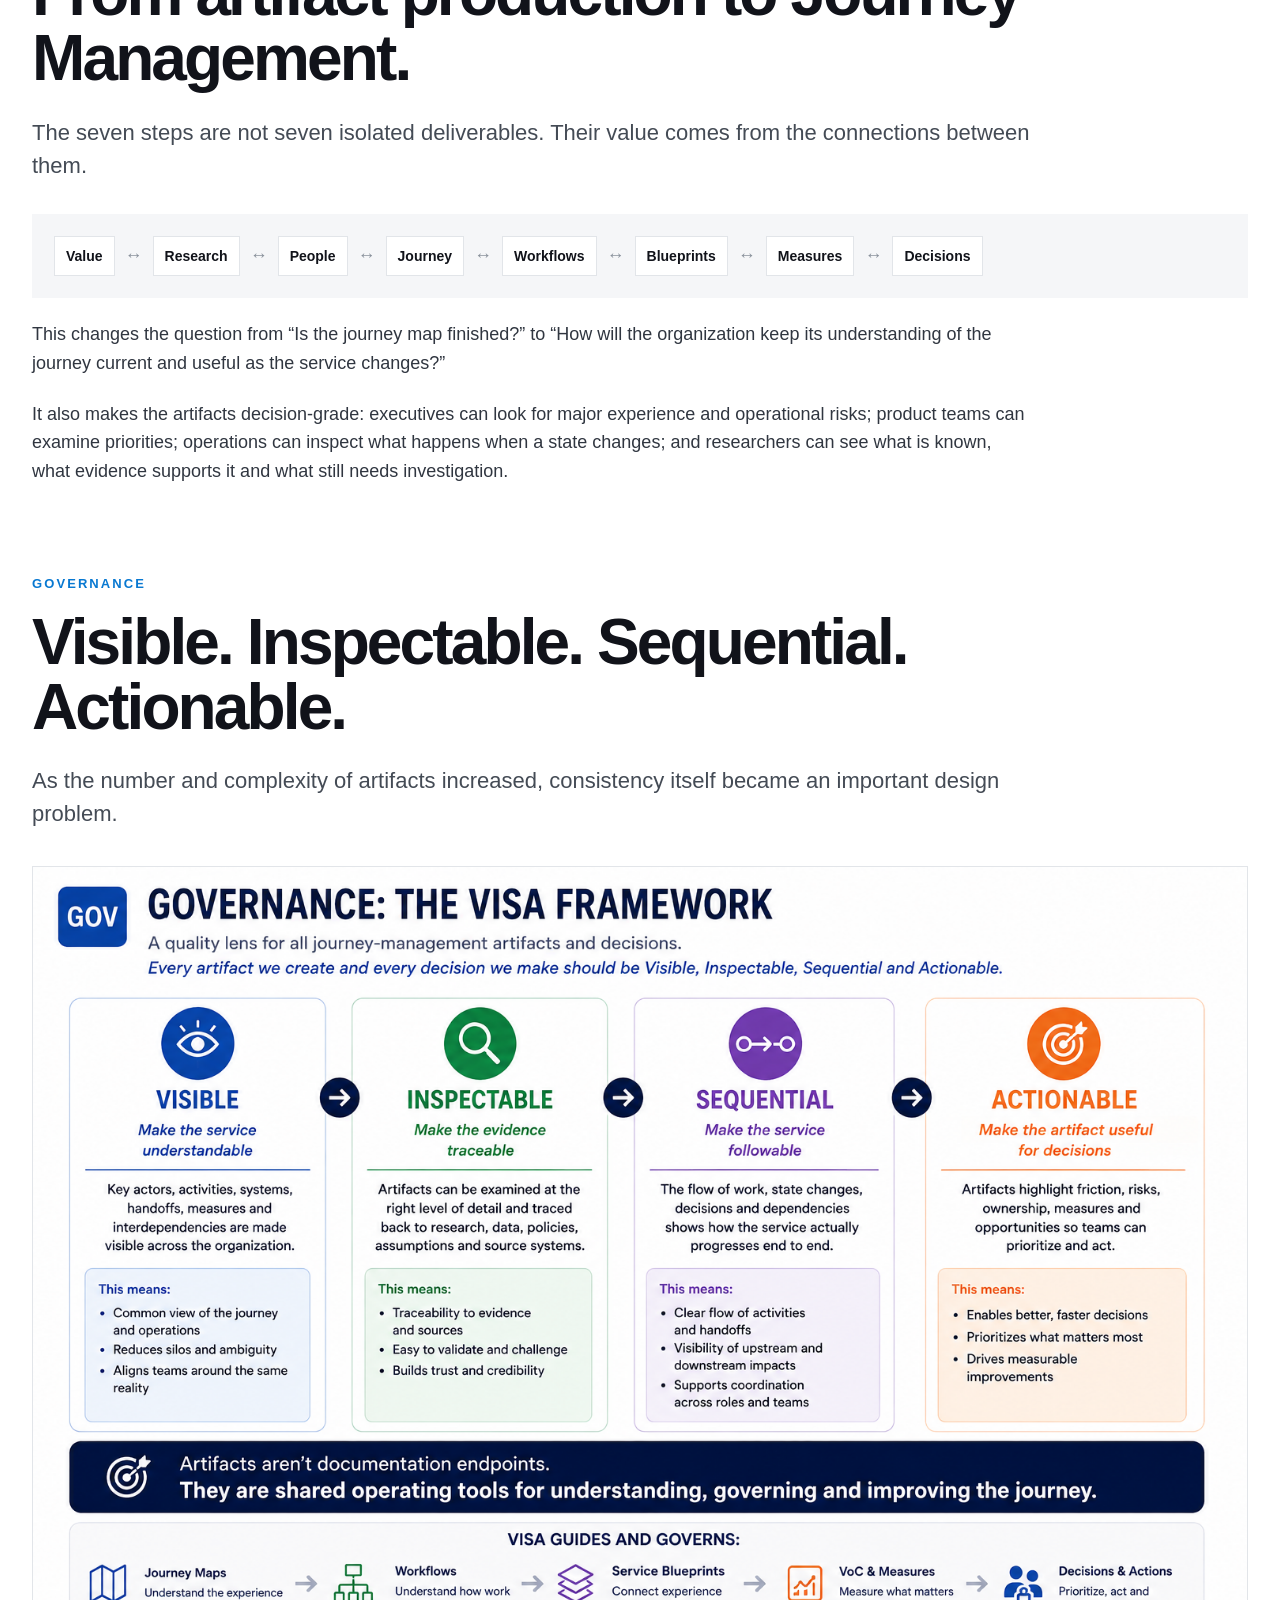
==== commit ccabb38a: "Update index.html" ====
--- a/index.html
+++ b/index.html
@@ -312,6 +312,13 @@
         </span>
        </div>
 
+       <div class="glance-item">
+        <strong>20+</strong>
+        <span>
+         Journey and operational change points identified for 3+ teams to prioritize and action
+        </span>
+      </div>
+
       </div>
      </div>
     </section>
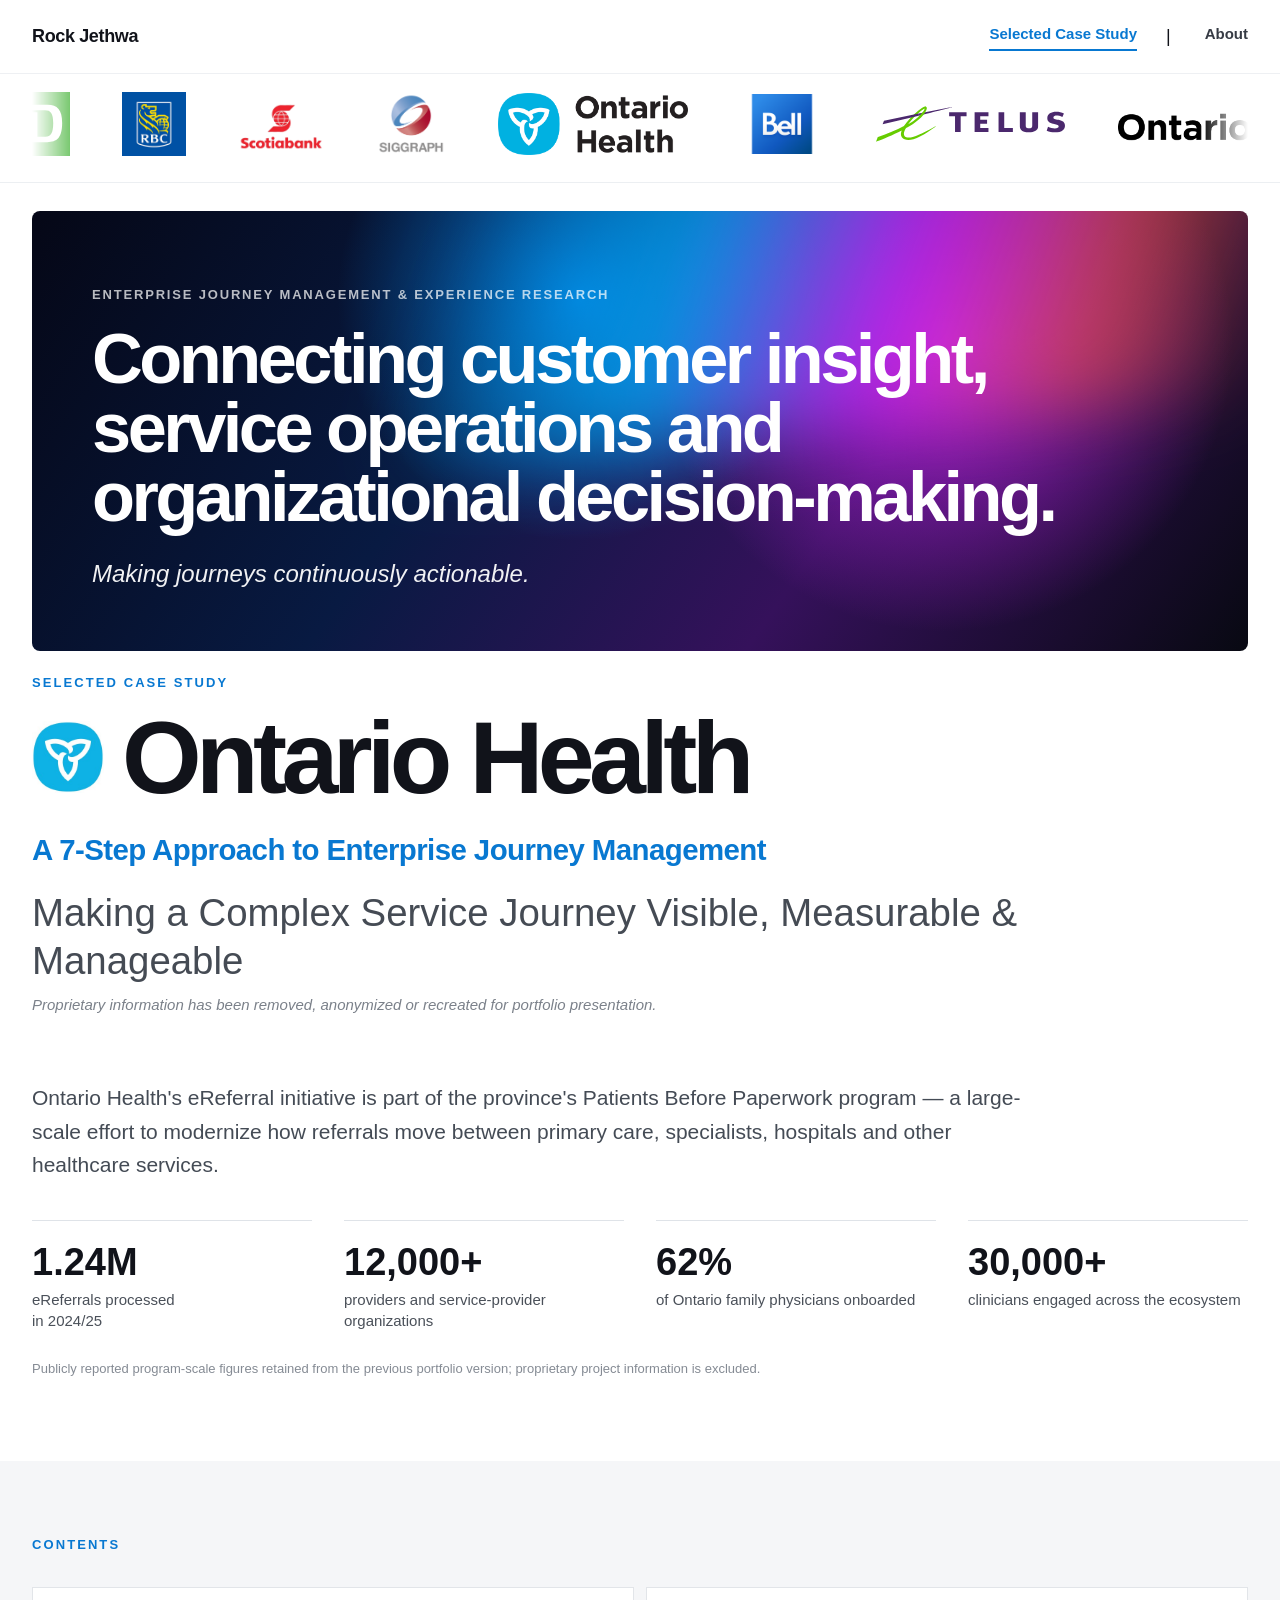
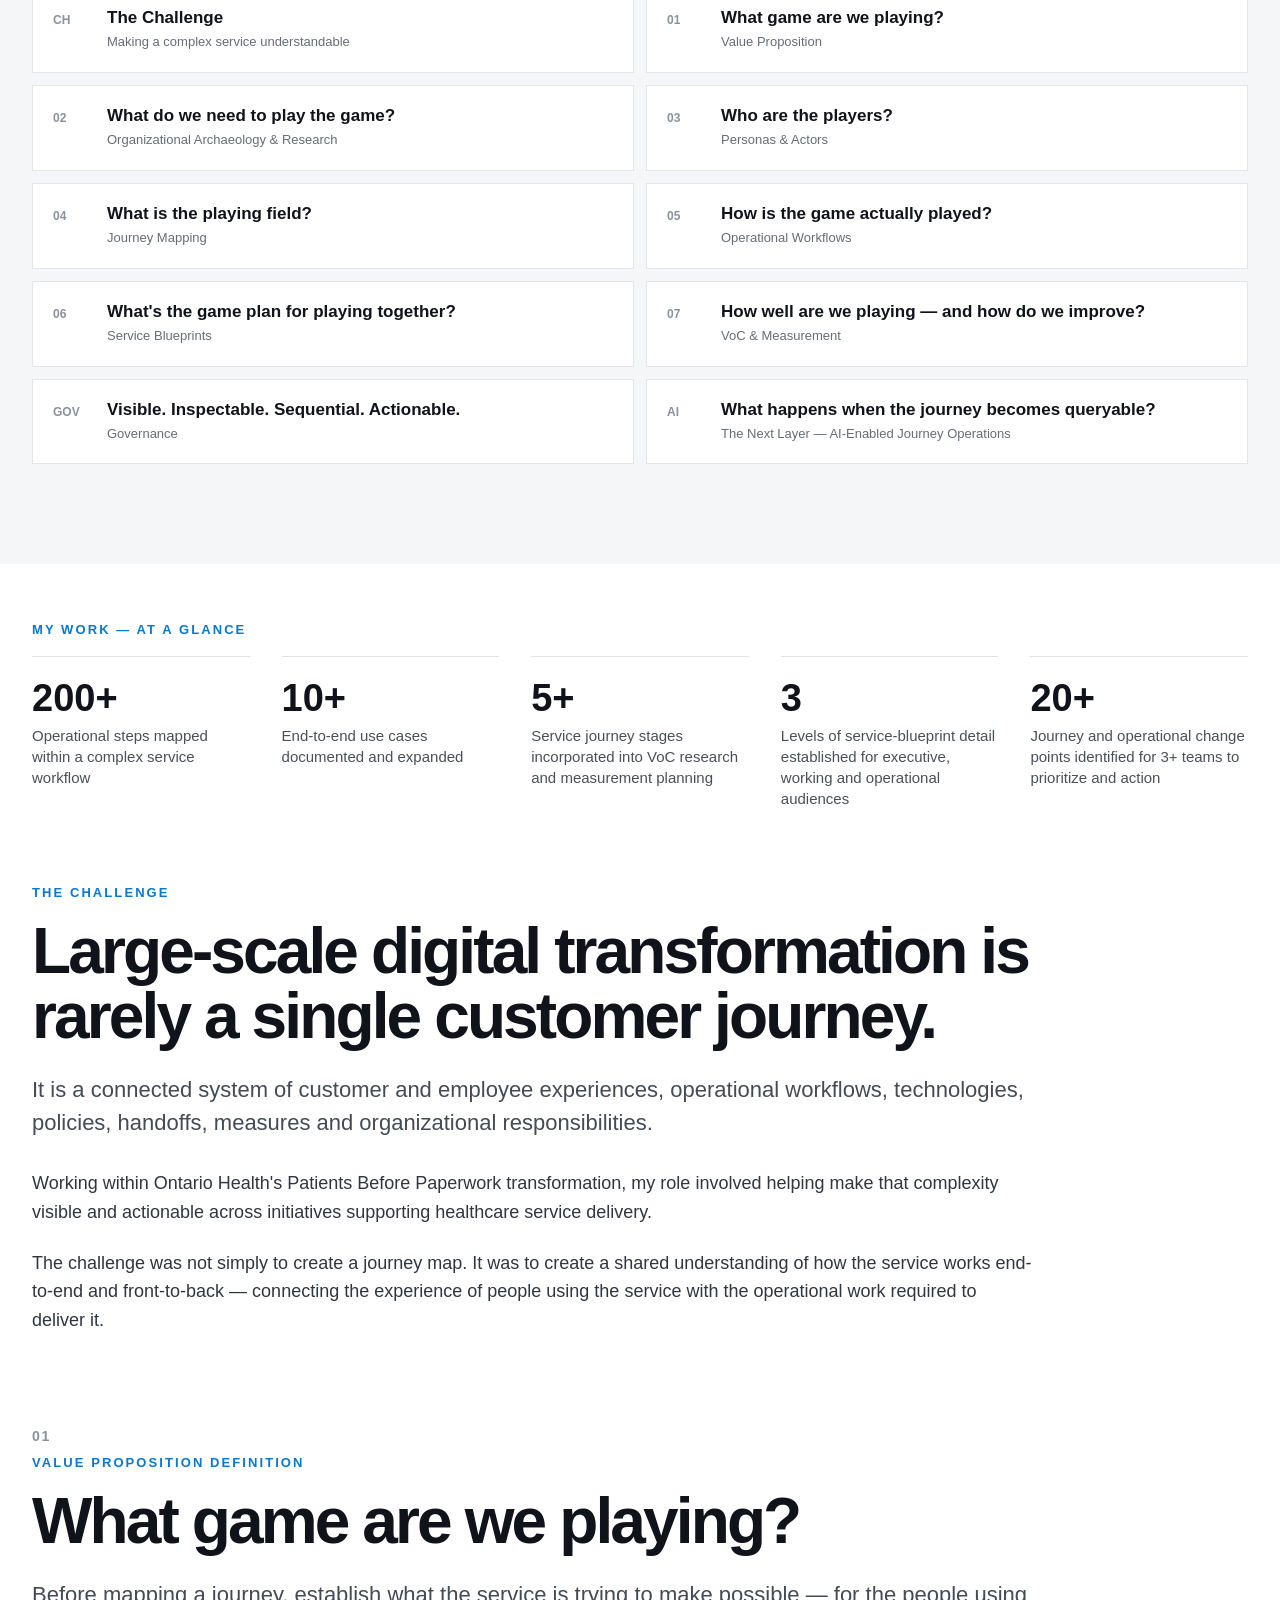
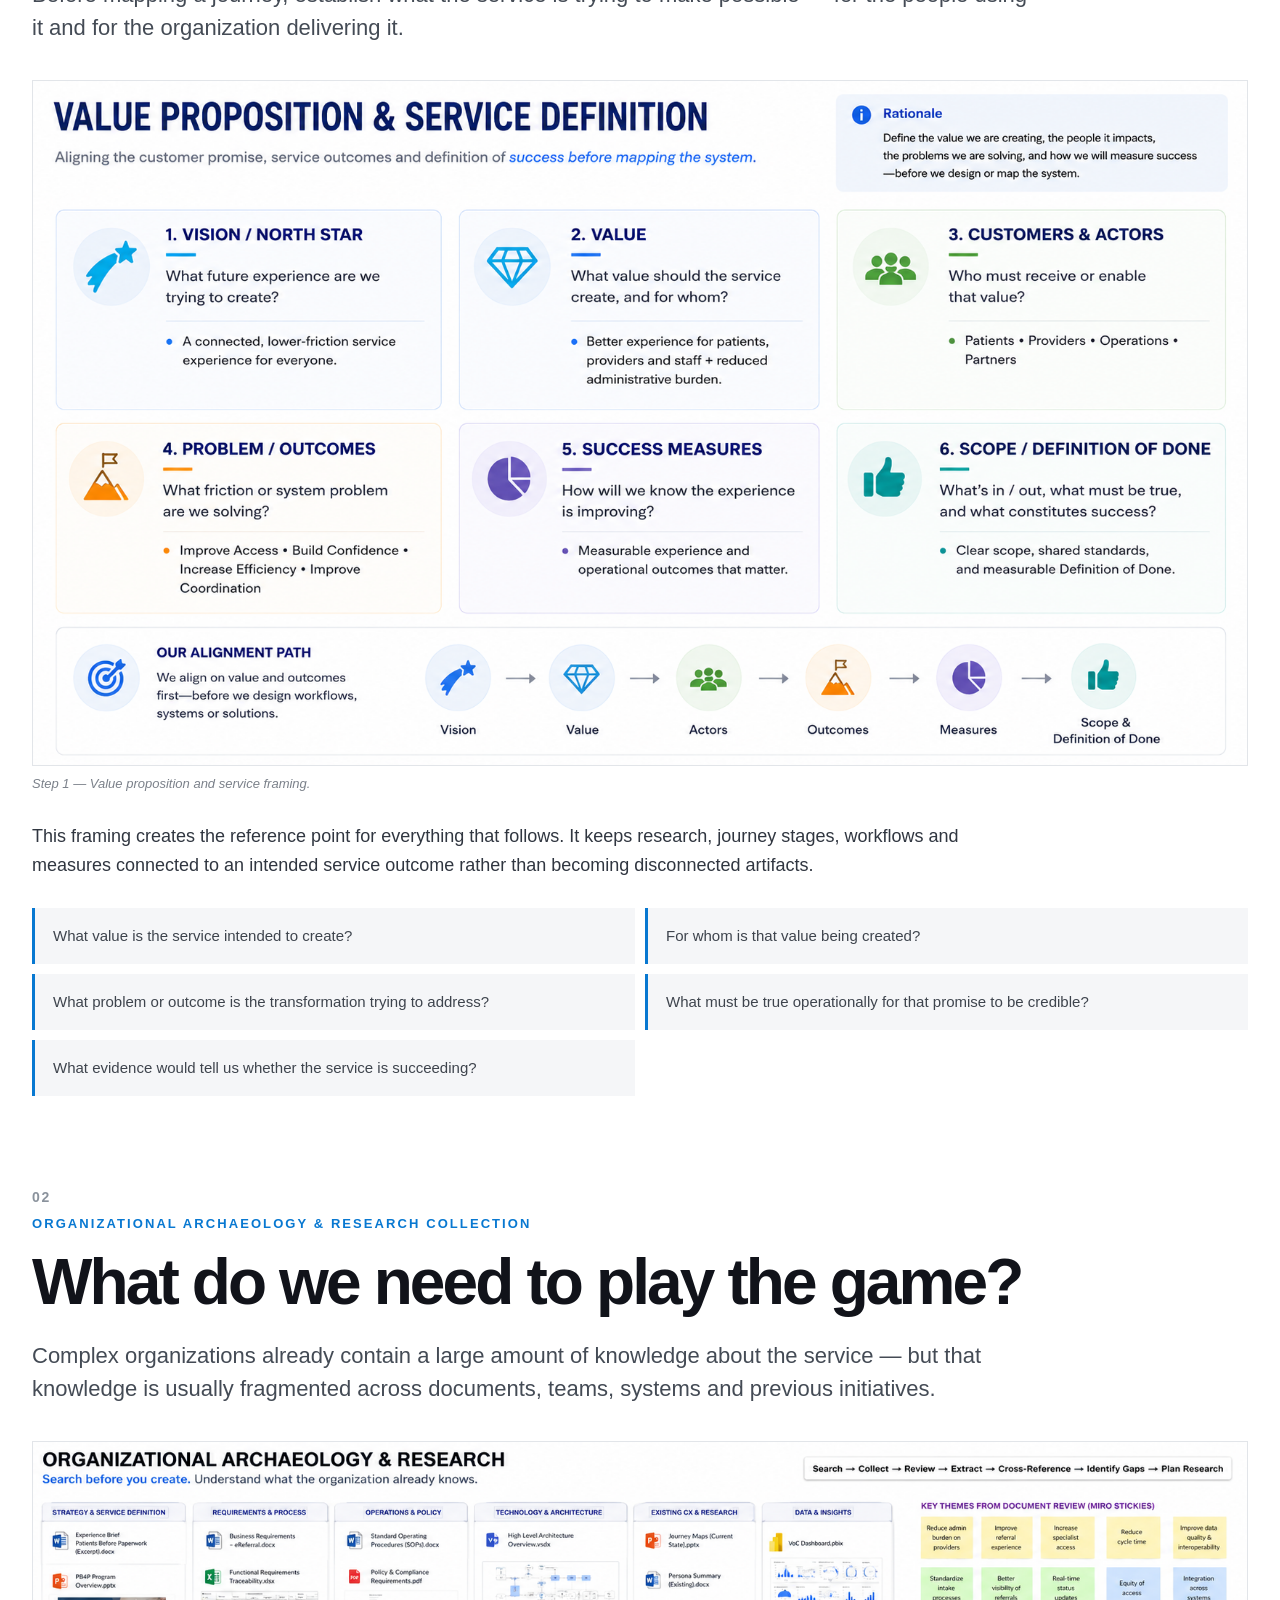
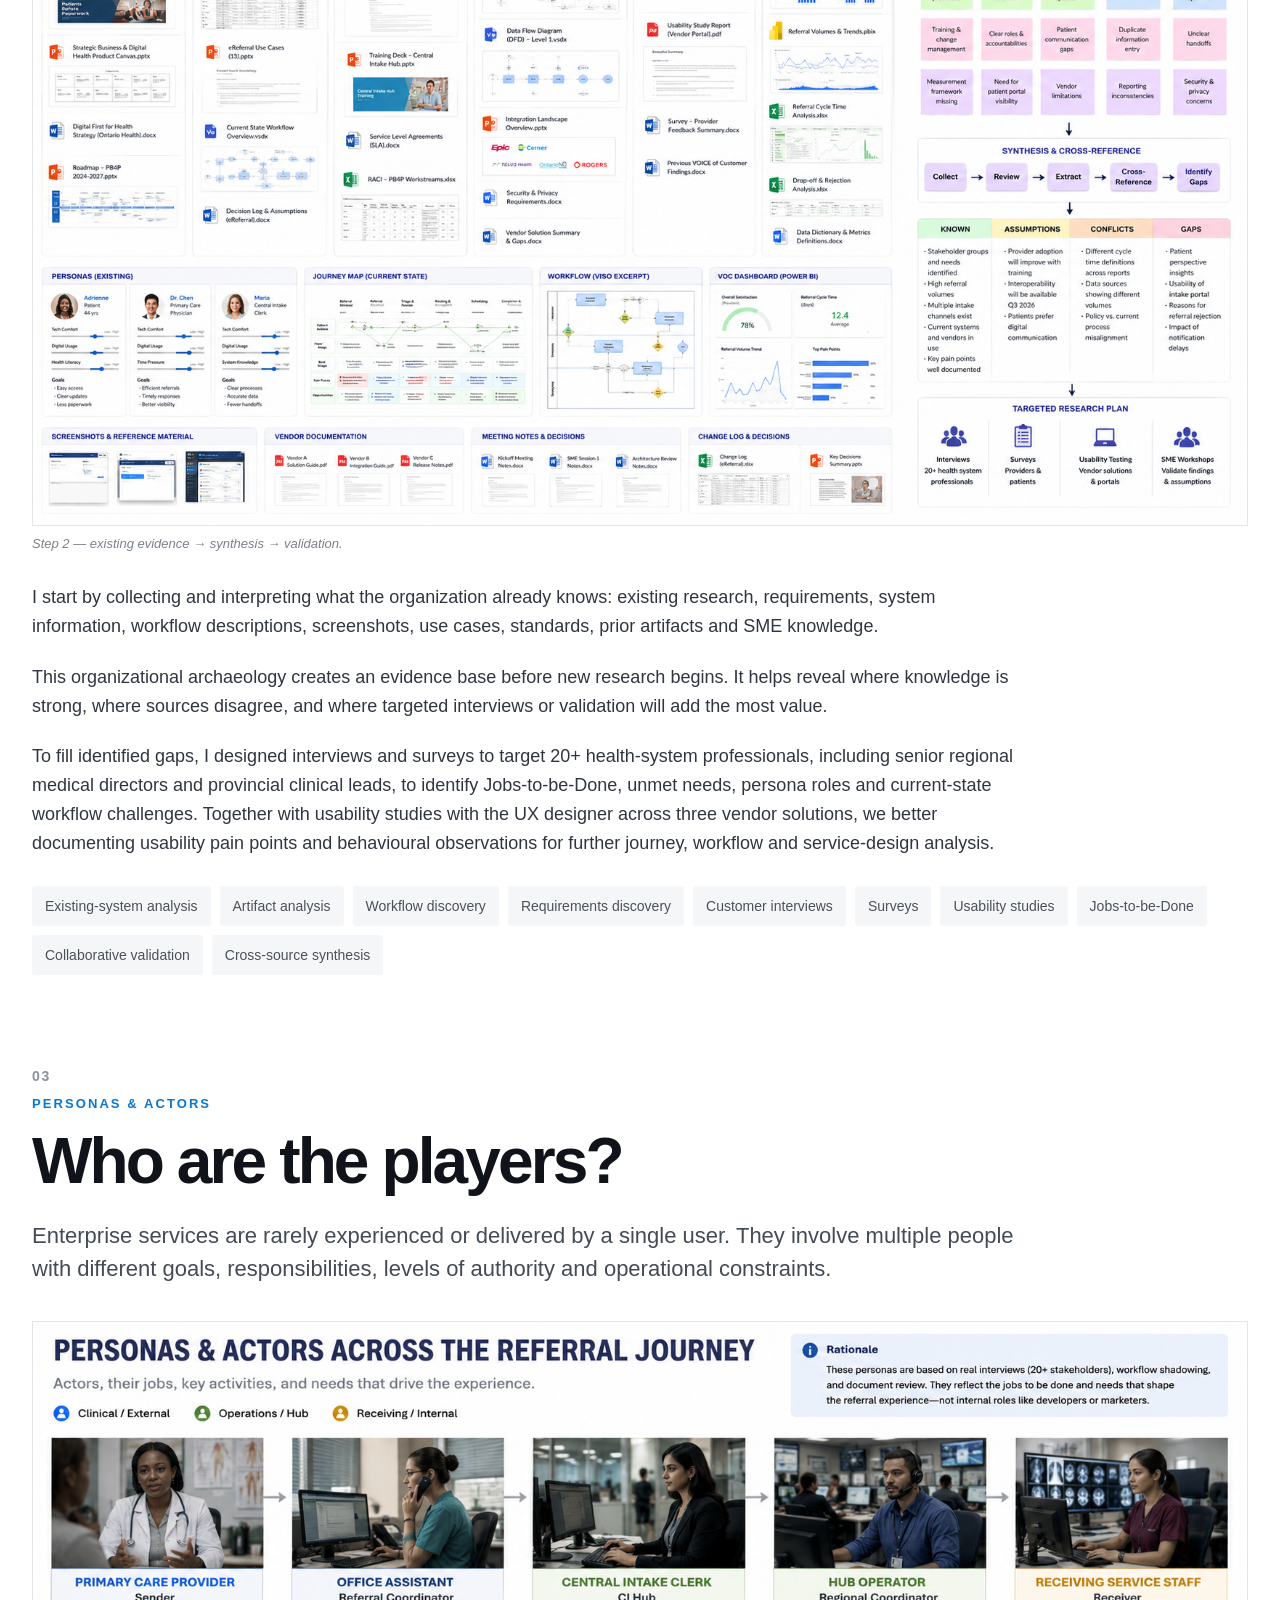
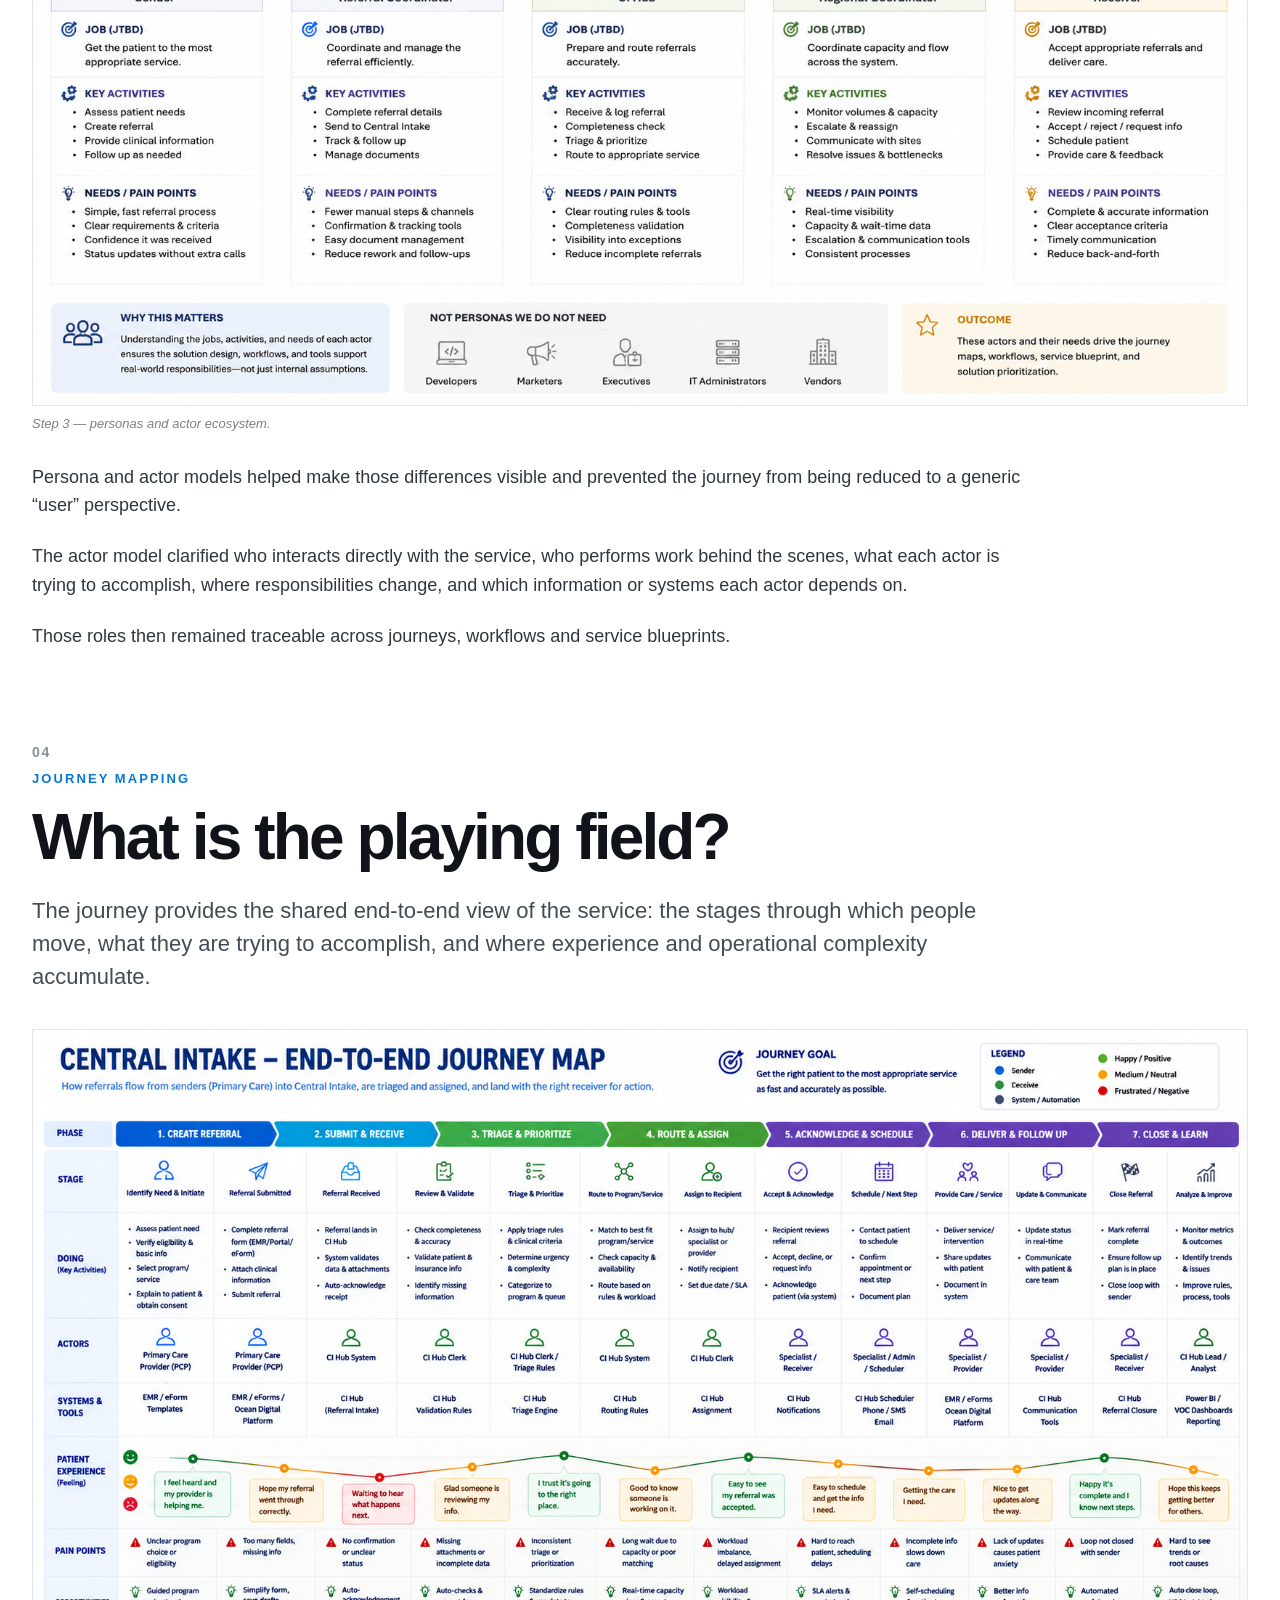
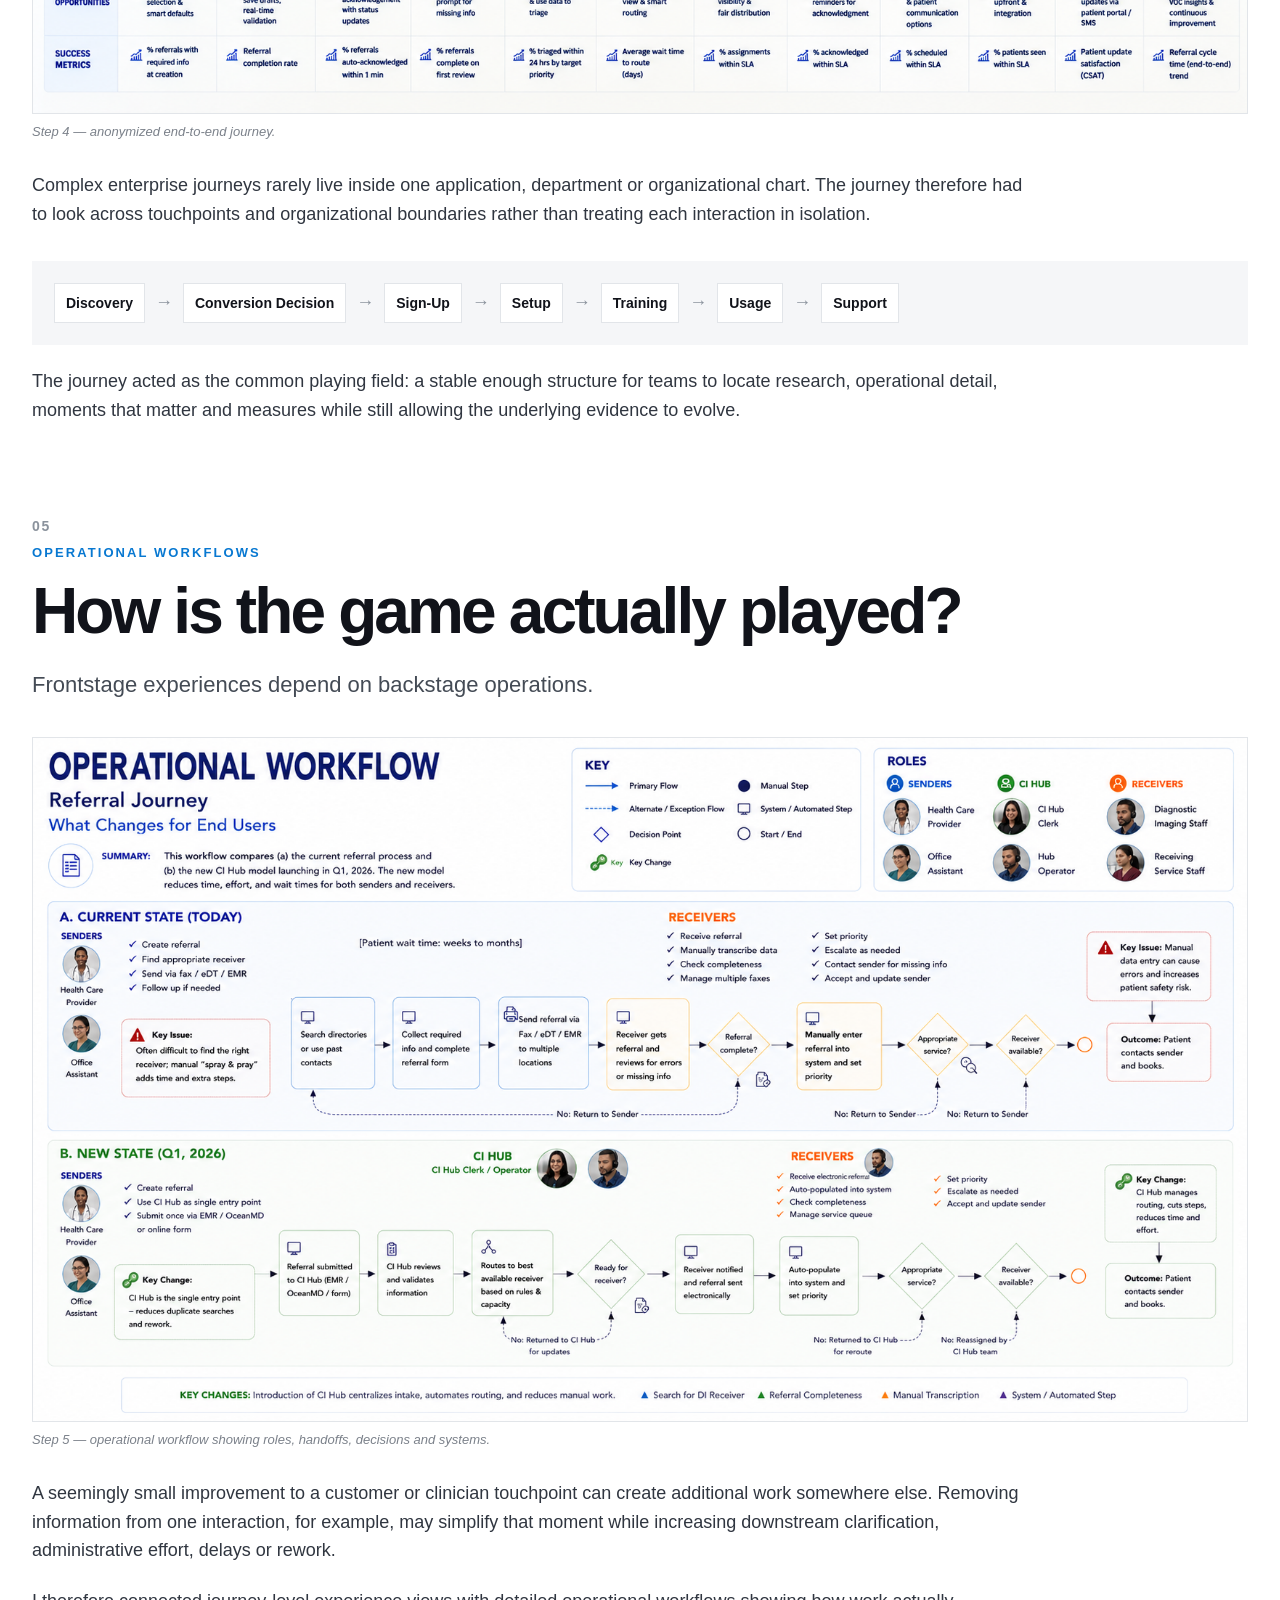
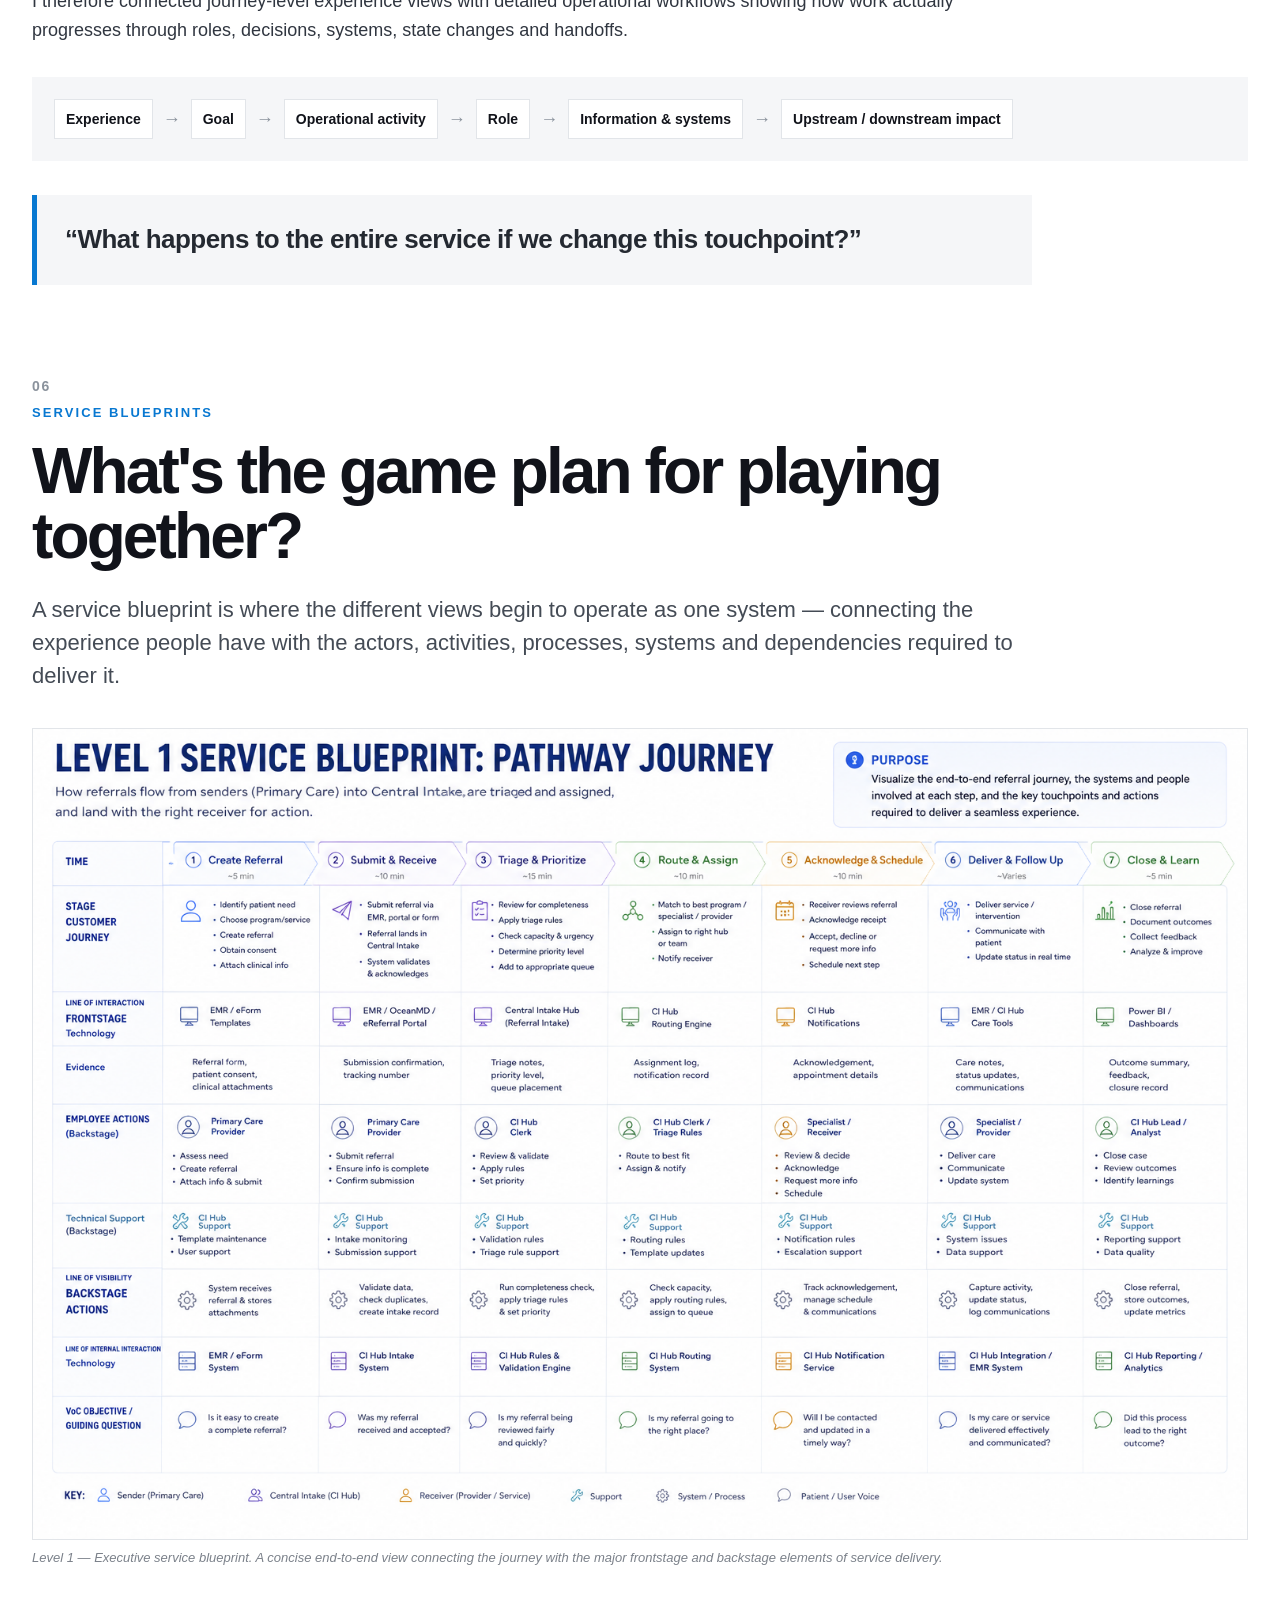
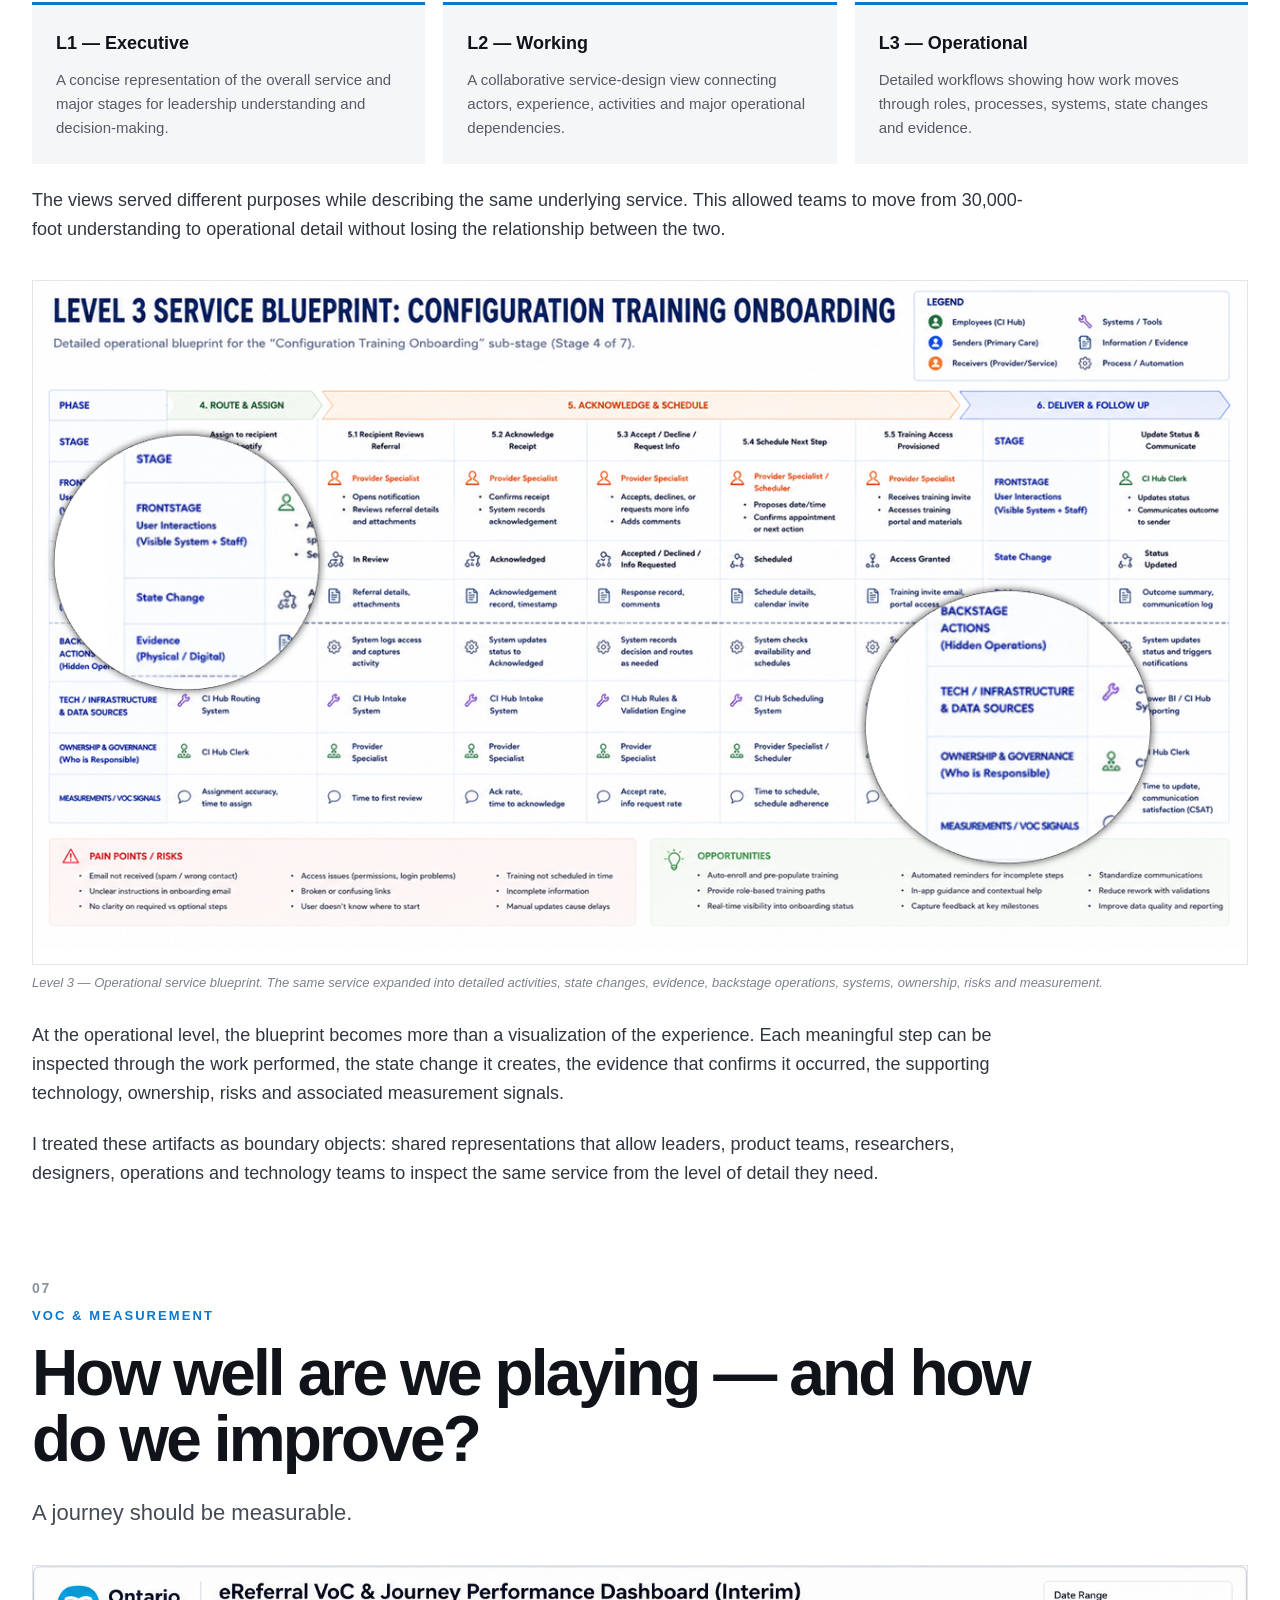
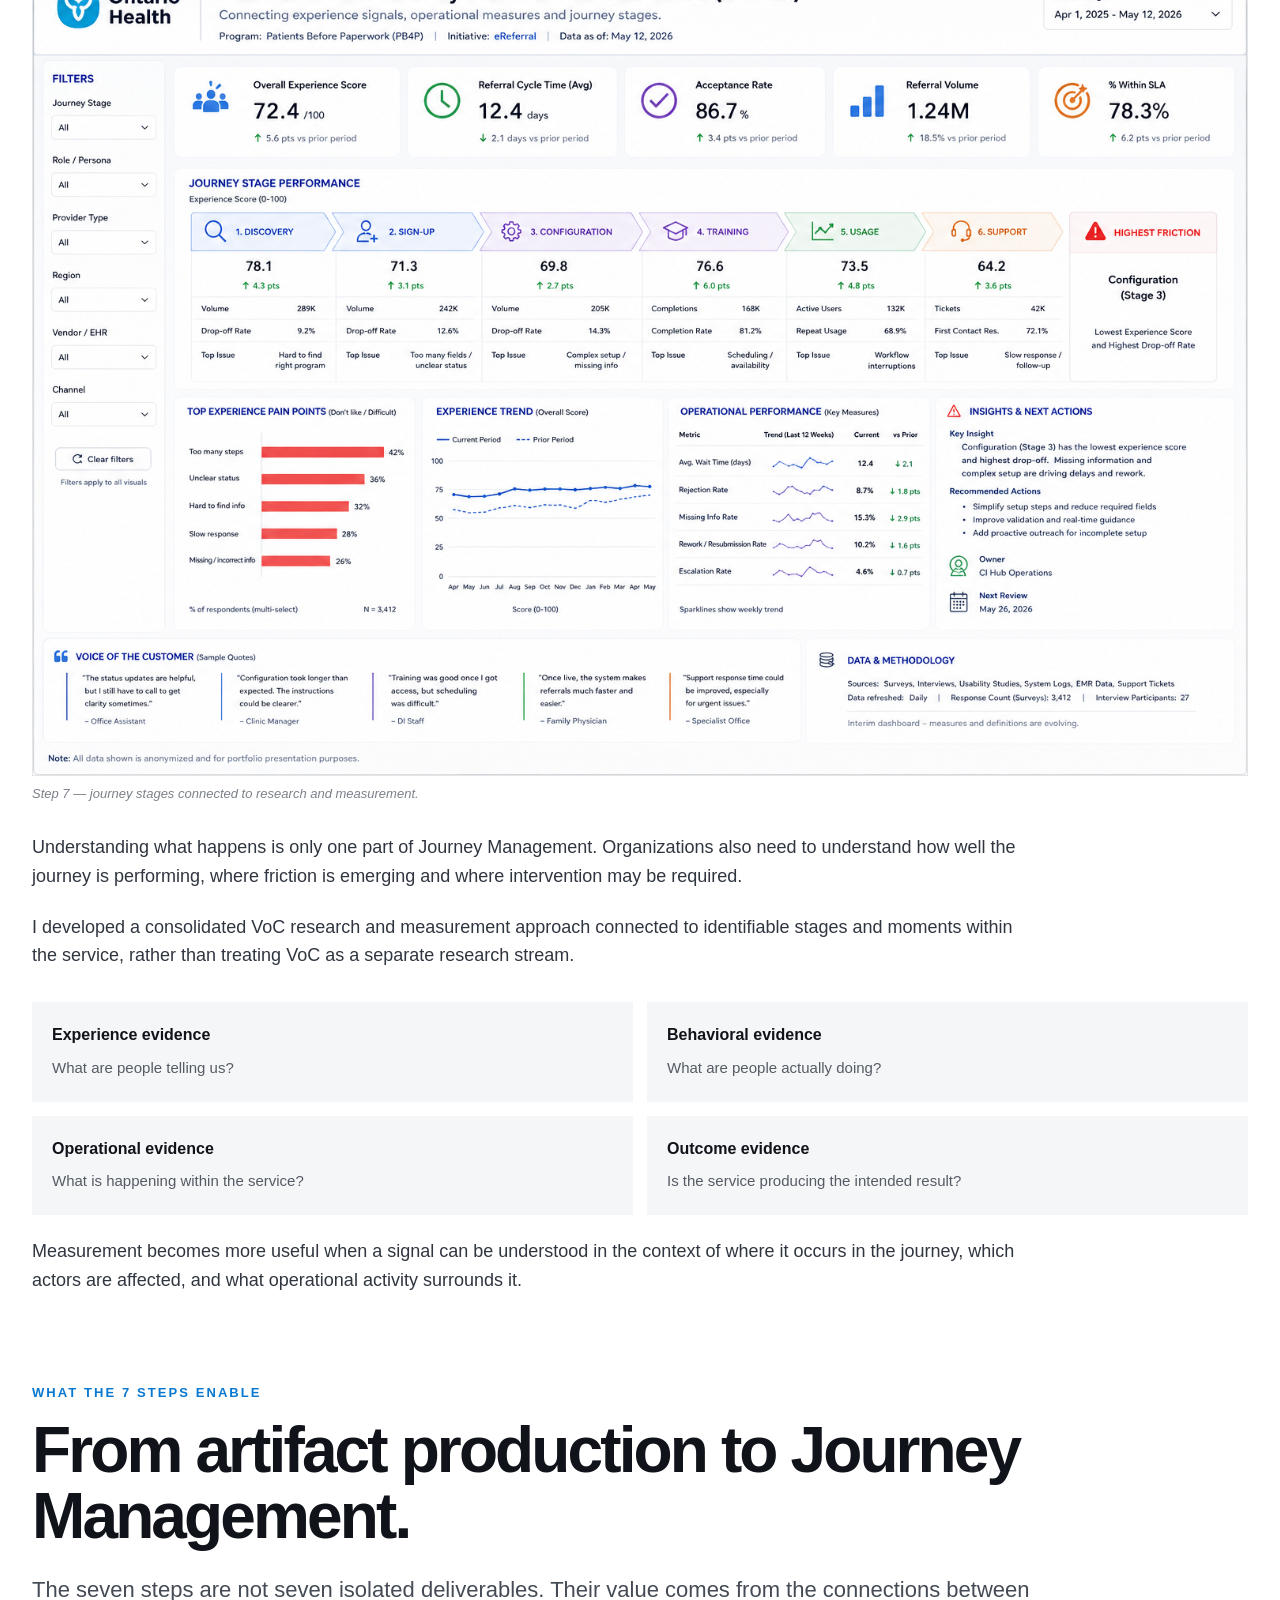
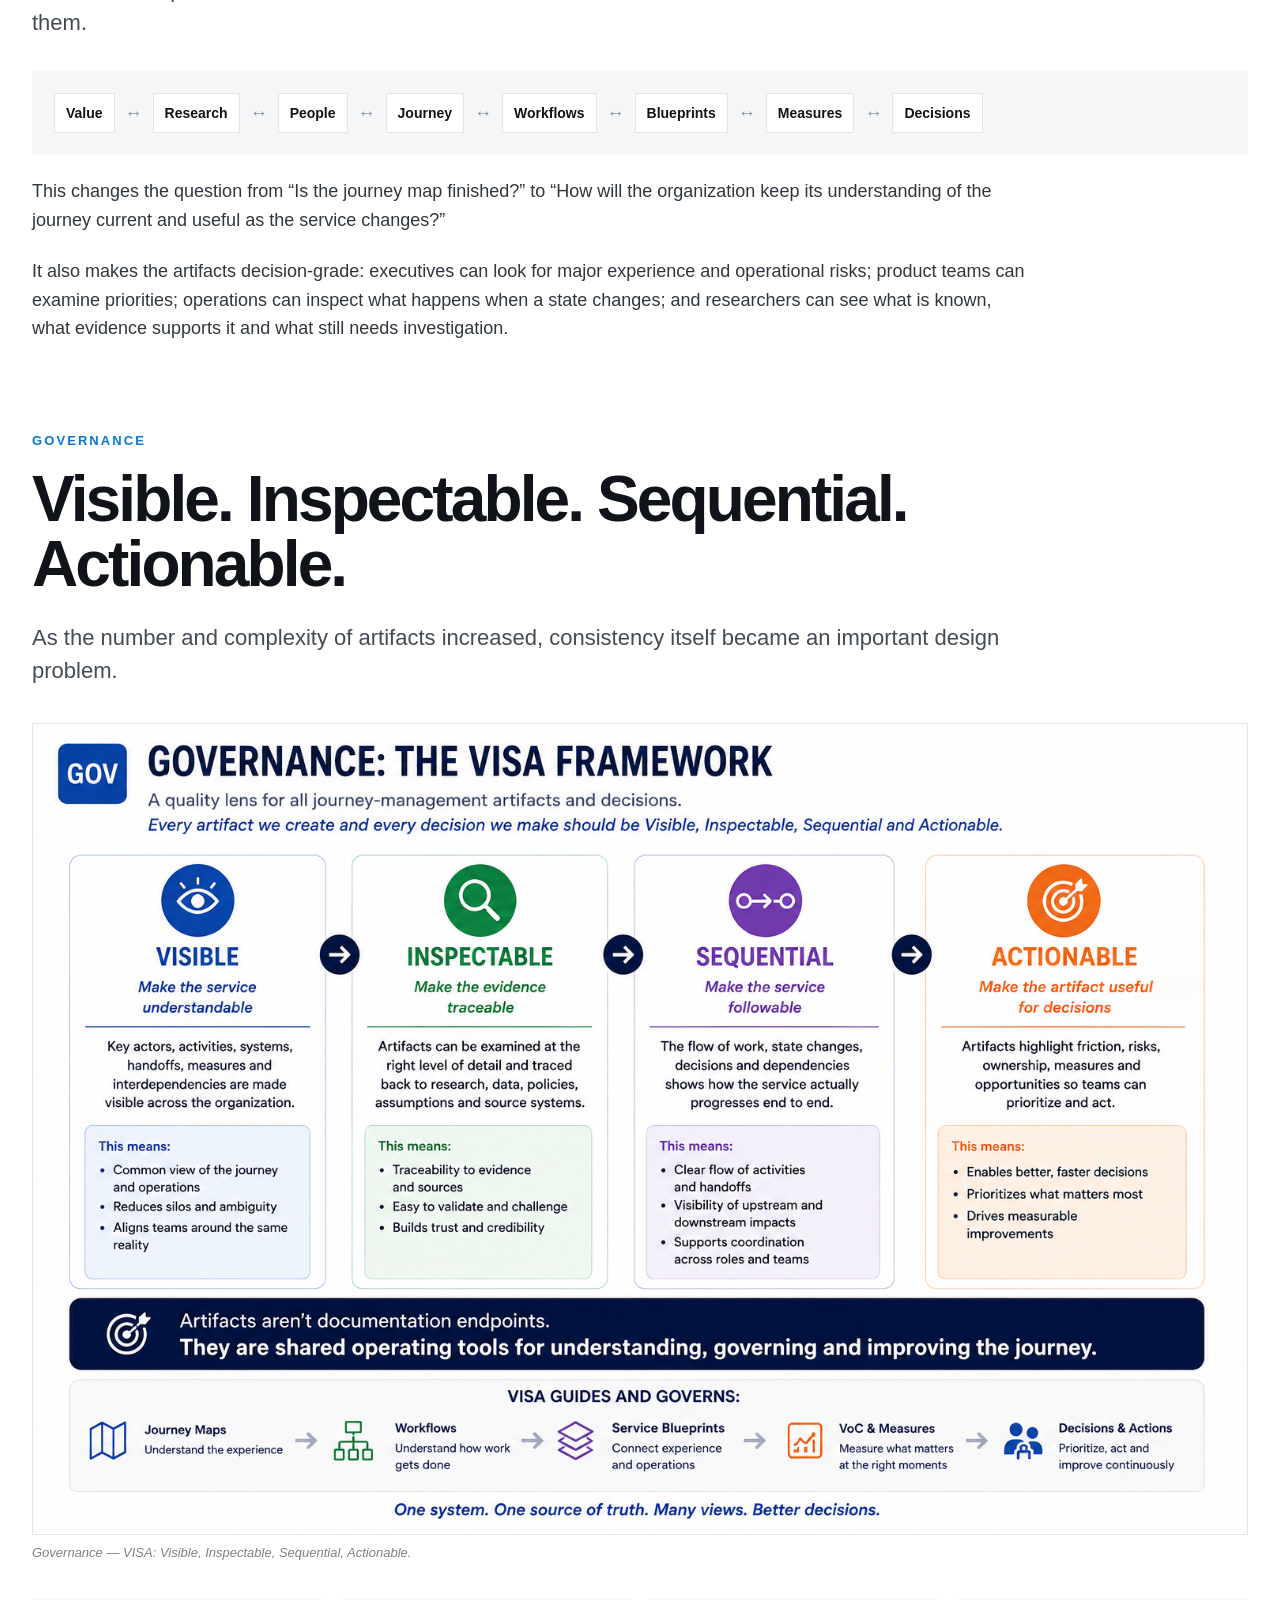
==== commit 60772387: "Update index.html" ====
--- a/index.html
+++ b/index.html
@@ -451,14 +451,7 @@
       </p>
 
       <p>
-       To fill identified gaps, I led interviews and surveys with 20+
-       health-system professionals, including senior regional medical
-       directors and provincial clinical leads, to identify
-       Jobs-to-be-Done, unmet needs, persona roles and current-state
-       workflow challenges. I also led usability studies with the UX
-       designer across three vendor solutions, documenting usability pain
-       points and behavioural observations for further journey, workflow
-       and service-design analysis.
+       To fill identified gaps, I designed interviews and surveys to target 20+ health-system professionals, including senior regional medical directors and provincial clinical leads, to identify Jobs-to-be-Done, unmet needs, persona roles and current-state workflow challenges. Together with usability studies with the UX designer across three vendor solutions, we better documenting usability pain points and behavioural observations for further journey, workflow and service-design analysis.
       </p>
 
       <div class="method-chips">
--- a/styles.css
+++ b/styles.css
@@ -139,13 +139,22 @@
 .experience-stats {
   padding: 38px 0 28px;
 }
+
+/* Four-column grids */
 .stats-grid,
-.scale-grid,
-.at-a-glance {
+.scale-grid {
   display: grid;
   grid-template-columns: repeat(4, 1fr);
   gap: 32px;
 }
+
+/* Five-column My Work — At a Glance grid */
+.at-a-glance {
+  display: grid;
+  grid-template-columns: repeat(5, 1fr);
+  gap: 32px;
+}
+
 .stat {
   text-align: center;
 }
